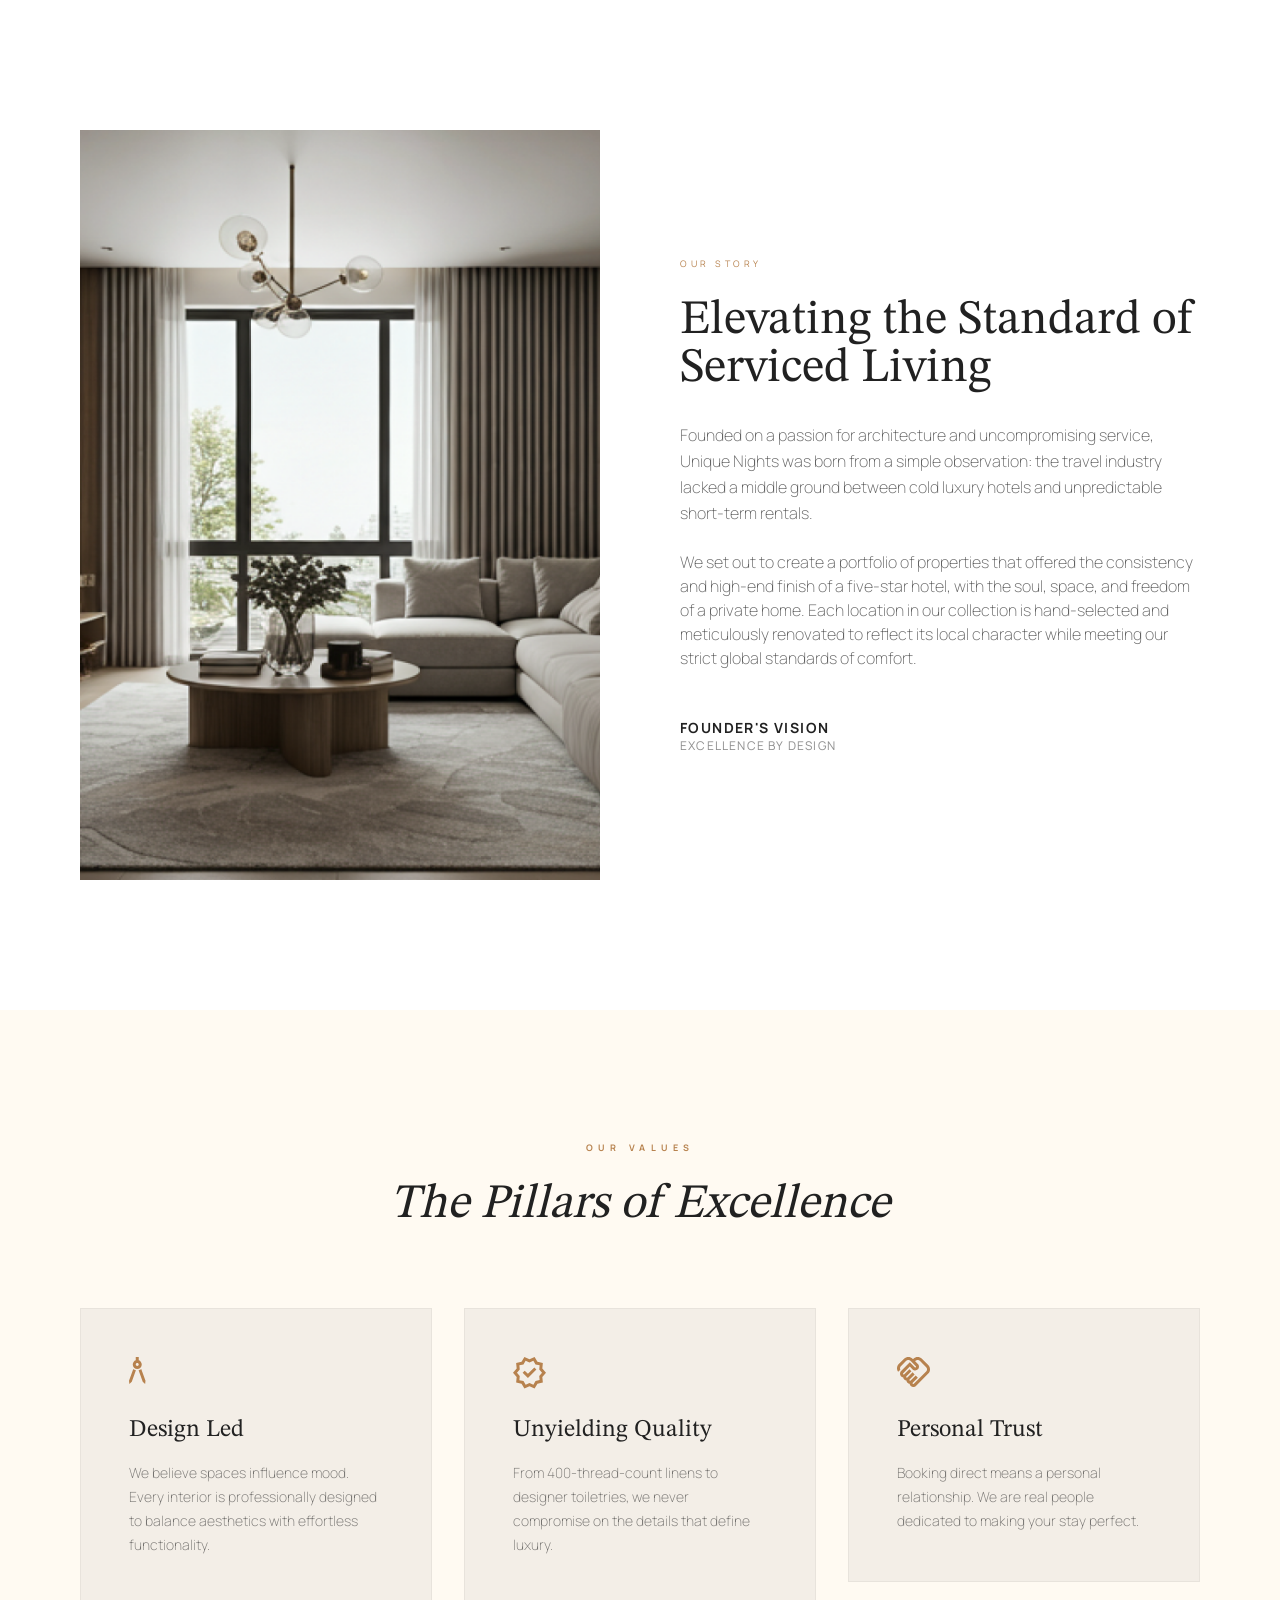
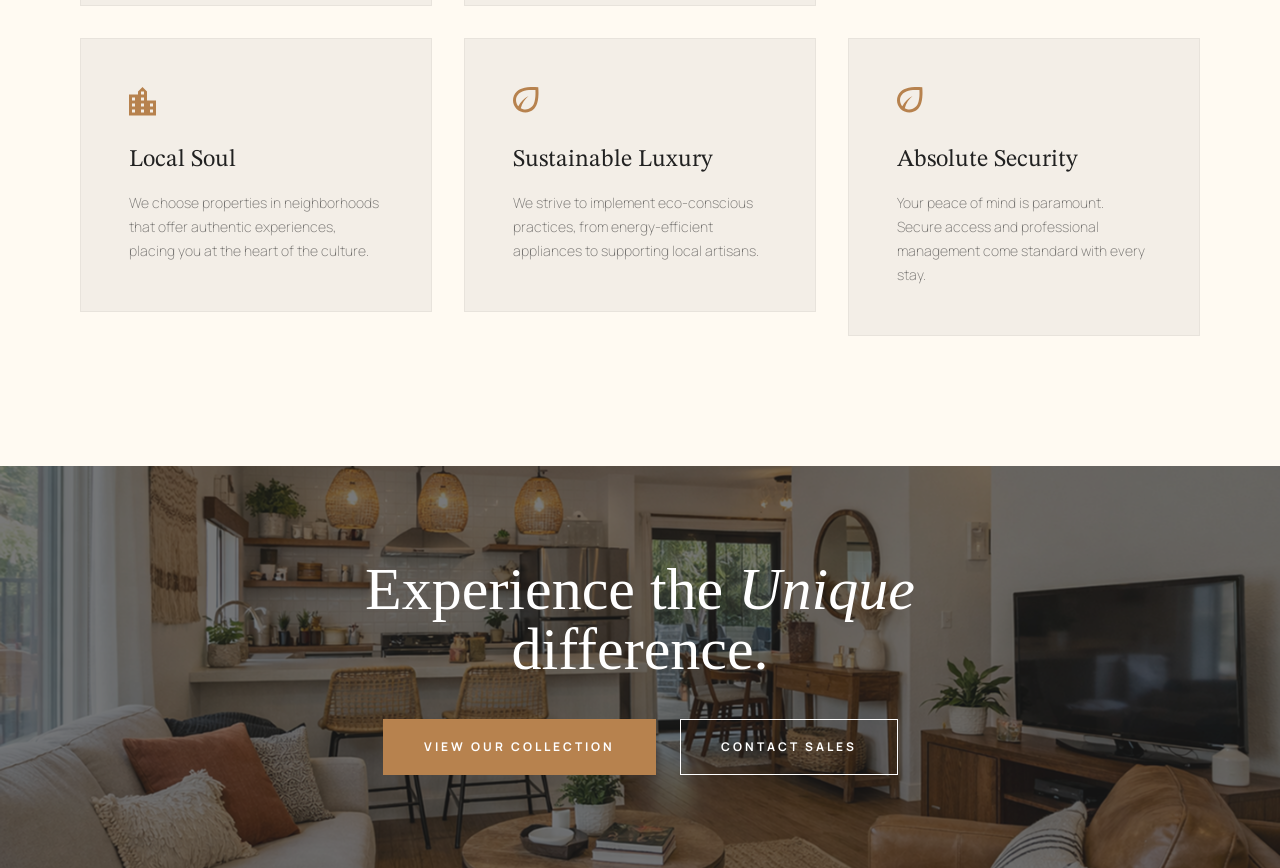
==== public/about.html @ 21559580 "about section design" ====
<!doctype html>
<html lang="en">

<head>
    <meta charset="utf-8" />
    <meta name="viewport" content="width=device-width, initial-scale=1, shrink-to-fit=no" />
    <meta name="description" content="" />
    <meta name="author" content="" />
    <title>About</title>
    <!-- Favicons -->
    <link rel="icon" href="assets/images/favicon.svg" sizes="32x32" type="image/png" />
    <!-- Bootstrap core CSS -->
    <link href="assets/css/main.css" rel="stylesheet" />
</head>

<body class="bg-FFFAF2">
    <!-- left-right-section -->
    <section class="left-right-section bg-white dpt-130 dpb-130">
        <div class="container">
            <div class="row row40 align-items-center">
                <div class="col-lg-6">
                    <div class="left-side-img">
                        <img src="./assets/images/hero-img.png" alt="" class="w-100 h-100 object-cover">
                    </div>
                </div>
                <div class="col-lg-6">
                    <div class="manrope-reg font9 leading16 space3_5 text-B7824E text-uppercase mb-4">Our Story
                    </div>
                    <div class="stix-wox-reg font48 leading48 text-212121 dmb-30">Elevating the Standard of Serviced
                        Living</div>
                    <div class="manrope-light font16 leading26 text-212121 opacity70 mb-4">
                        Founded on a passion for architecture and uncompromising service, Unique
                        Nights was born from a simple observation: the travel industry lacked a
                        middle ground between cold luxury hotels and unpredictable short-term
                        rentals.
                    </div>
                    <div class="manrope-light font16 lea¬øding26 text-212121 opacity70">
                        We set out to create a portfolio of properties that offered the consistency and
                        high-end finish of a five-star hotel, with the soul, space, and freedom of a
                        private home. Each location in our collection is hand-selected and
                        meticulously renovated to reflect its local character while meeting our strict
                        global standards of comfort.
                    </div>
                    <div class="mt-5">
                        <div class="manrope-bold font14 leading20 space1_4 text-uppercase text-212121">
                            Founder's Vision
                        </div>
                        <div class="manrope-reg font12 leading16 space1_2 text-uppercase text-212121 opacity-50">
                            Excellence by Design</div>
                    </div>
                </div>
            </div>
        </div>
    </section>

    <!-- value-card-section -->
    <section class="value-card-section bg-FFFAF2 dpt-130 dpb-130">
        <div class="container">
            <div class="d-flex flex-column align-items-center justify-content-between mx-auto text-center dmb-80">
                <div class="manrope-bold font9 leading16 space5_5 text-B7824E text-uppercase mb-4">Our Values</div>
                <div class="stix-wox-reg fst-italic font48 leading48 text-212121">The Pillars of Excellence</div>
            </div>
            <div class="row row16 value-card-wrapper">
                <div class="col-lg-4 value-cards">
                    <div class="value-card bg-212121-05 border border-212121-05 p-5">
                        <div class="card-icon dmb-30">
                            <img src="./assets/images/icon/value-icon-1.svg" alt="">
                        </div>
                        <div class="stix-wox-reg font24 leading32 text-212121 dmb-15">Design Led</div>
                        <div class="manrope-light font14 leading24 text-212121 opacity60">
                            We believe spaces influence mood. Every
                            interior is professionally designed to balance
                            aesthetics with effortless functionality.</div>
                    </div>
                </div>
                <div class="col-lg-4 value-cards">
                    <div class="value-card bg-212121-05 border border-212121-05 p-5">
                        <div class="card-icon dmb-30">
                            <img src="./assets/images/icon/value-icon-2.svg" alt="">
                        </div>
                        <div class="stix-wox-reg font24 leading32 text-212121 dmb-15">Unyielding Quality</div>
                        <div class="manrope-light font14 leading24 text-212121 opacity60">
                            From 400-thread-count linens to designer
                            toiletries, we never compromise on the details
                            that define luxury.</div>
                    </div>
                </div>
                <div class="col-lg-4 value-cards">
                    <div class="value-card bg-212121-05 border border-212121-05 p-5">
                        <div class="card-icon dmb-30">
                            <img src="./assets/images/icon/value-icon-3.svg" alt="">
                        </div>
                        <div class="stix-wox-reg font24 leading32 text-212121 dmb-15">Personal Trust</div>
                        <div class="manrope-light font14 leading24 text-212121 opacity60">
                            Booking direct means a personal relationship.
                            We are real people dedicated to making your
                            stay perfect.</div>
                    </div>
                </div>
                <div class="col-lg-4 value-cards">
                    <div class="value-card bg-212121-05 border border-212121-05 p-5">
                        <div class="card-icon dmb-30">
                            <img src="./assets/images/icon/value-icon-4.svg" alt="">
                        </div>
                        <div class="stix-wox-reg font24 leading32 text-212121 dmb-15">Local Soul</div>
                        <div class="manrope-light font14 leading24 text-212121 opacity60">
                            We choose properties in neighborhoods that
                            offer authentic experiences, placing you at the
                            heart of the culture.</div>
                    </div>
                </div>
                <div class="col-lg-4 value-cards">
                    <div class="value-card bg-212121-05 border border-212121-05 p-5">
                        <div class="card-icon dmb-30">
                            <img src="./assets/images/icon/value-icon-5.svg" alt="">
                        </div>
                        <div class="stix-wox-reg font24 leading32 text-212121 dmb-15">Sustainable Luxury</div>
                        <div class="manrope-light font14 leading24 text-212121 opacity60">
                            We strive to implement eco-conscious
                            practices, from energy-efficient appliances to
                            supporting local artisans.</div>
                    </div>
                </div>
                <div class="col-lg-4 value-cards">
                    <div class="value-card bg-212121-05 border border-212121-05 p-5">
                        <div class="card-icon dmb-30">
                            <img src="./assets/images/icon/value-icon-5.svg" alt="">
                        </div>
                        <div class="stix-wox-reg font24 leading32 text-212121 dmb-15">Absolute Security</div>
                        <div class="manrope-light font14 leading24 text-212121 opacity60">
                            Your peace of mind is paramount. Secure
                            access and professional management come
                            standard with every stay.</div>
                    </div>
                </div>
            </div>
        </div>
    </section>

    <!-- banner-btns-section -->
    <section class="banner-btns-section position-relative">
        <div class="banner-img position-relative">
            <img src="./assets/images/banner-image.png" alt="" class="w-100 h-100 object-fit-cover">
            <div class="position-absolute top-0 start-0 w-100 h-100 bg-212121 opacity60"></div>
        </div>
        <div class="container">
            <div
                class="d-flex flex-column align-items-center justify-content-center position-absolute top-left-center text-center">
                <div class="play-reg font60 leading60 text-white dmb-40">Experience the <span class="fst-italic"> Unique
                    </span> difference.</div>
                <div class="d-flex align-items-center gap-4">
                    <a class="btnA bg-B7824E-btn manrope-bold font12 leading16 space3 text-uppercase d-inline-flex justify-content-center align-items-center text-decoration-none transition"
                        href="#">
                        View Our Collection
                    </a>
                    <a class="btnA border-white-btn bg-transparent manrope-bold font12 leading16 space3 text-uppercase d-inline-flex justify-content-center align-items-center text-decoration-none transition"
                        href="#">
                        Contact Sales
                    </a>
                </div>
            </div>
        </div>
    </section>

    <script src="https://code.jquery.com/jquery-3.6.0.min.js"
        integrity="sha256-/xUj+3OJU5yExlq6GSYGSHk7tPXikynS7ogEvDej/m4=" crossorigin="anonymous"></script>
    <script src="assets/js/main.js"></script>
</body>

</html>
---- public/assets/css/main.css ----
@charset "UTF-8";
/*******************************************************************************
******************************* COLOUR VARIABLES *******************************
*******************************************************************************/
/*******************************************************************************
******************************* FONTS VARIABLES *******************************
*******************************************************************************/
/*******************************************************************************
******************************* LINE HEIGHT *******************************
*******************************************************************************/
/*******************************************************************************
******************************* LETTER SPACING *******************************
*******************************************************************************/
/*******************************************************************************
******************************* OPACITY *******************************
*******************************************************************************/
/*******************************************************************************
******************************* BORDER RADIUS *******************************
*******************************************************************************/
/*******************************************************************************
******************************* ANIMATION VARIABLES ****************************
*******************************************************************************/
/*!
 * Bootstrap  v5.3.1 (https://getbootstrap.com/)
 * Copyright 2011-2023 The Bootstrap Authors
 * Licensed under MIT (https://github.com/twbs/bootstrap/blob/main/LICENSE)
 */
@import '../../node_modules/select2/dist/css/select2.min.css';
@import '../../node_modules/animate.css/animate.min.css';
@import "@fancyapps/ui/dist/fancybox.css";
:root,
[data-bs-theme=light] {
  --bs-blue: #0d6efd;
  --bs-indigo: #6610f2;
  --bs-purple: #6f42c1;
  --bs-pink: #d63384;
  --bs-red: #dc3545;
  --bs-orange: #fd7e14;
  --bs-yellow: #ffc107;
  --bs-green: #198754;
  --bs-teal: #20c997;
  --bs-cyan: #0dcaf0;
  --bs-black: #000;
  --bs-white: #fff;
  --bs-gray: #6c757d;
  --bs-gray-dark: #343a40;
  --bs-gray-100: #f8f9fa;
  --bs-gray-200: #e9ecef;
  --bs-gray-300: #dee2e6;
  --bs-gray-400: #ced4da;
  --bs-gray-500: #adb5bd;
  --bs-gray-600: #6c757d;
  --bs-gray-700: #495057;
  --bs-gray-800: #343a40;
  --bs-gray-900: #212529;
  --bs-primary: #0d6efd;
  --bs-secondary: #6c757d;
  --bs-success: #198754;
  --bs-info: #0dcaf0;
  --bs-warning: #ffc107;
  --bs-danger: #dc3545;
  --bs-light: #f8f9fa;
  --bs-dark: #212529;
  --bs-primary-rgb: 13, 110, 253;
  --bs-secondary-rgb: 108, 117, 125;
  --bs-success-rgb: 25, 135, 84;
  --bs-info-rgb: 13, 202, 240;
  --bs-warning-rgb: 255, 193, 7;
  --bs-danger-rgb: 220, 53, 69;
  --bs-light-rgb: 248, 249, 250;
  --bs-dark-rgb: 33, 37, 41;
  --bs-primary-text-emphasis: #052c65;
  --bs-secondary-text-emphasis: #2b2f32;
  --bs-success-text-emphasis: #0a3622;
  --bs-info-text-emphasis: #055160;
  --bs-warning-text-emphasis: #664d03;
  --bs-danger-text-emphasis: #58151c;
  --bs-light-text-emphasis: #495057;
  --bs-dark-text-emphasis: #495057;
  --bs-primary-bg-subtle: #cfe2ff;
  --bs-secondary-bg-subtle: #e2e3e5;
  --bs-success-bg-subtle: #d1e7dd;
  --bs-info-bg-subtle: #cff4fc;
  --bs-warning-bg-subtle: #fff3cd;
  --bs-danger-bg-subtle: #f8d7da;
  --bs-light-bg-subtle: #fcfcfd;
  --bs-dark-bg-subtle: #ced4da;
  --bs-primary-border-subtle: #9ec5fe;
  --bs-secondary-border-subtle: #c4c8cb;
  --bs-success-border-subtle: #a3cfbb;
  --bs-info-border-subtle: #9eeaf9;
  --bs-warning-border-subtle: #ffe69c;
  --bs-danger-border-subtle: #f1aeb5;
  --bs-light-border-subtle: #e9ecef;
  --bs-dark-border-subtle: #adb5bd;
  --bs-white-rgb: 255, 255, 255;
  --bs-black-rgb: 0, 0, 0;
  --bs-font-sans-serif: system-ui, -apple-system, "Segoe UI", Roboto, "Helvetica Neue", "Noto Sans", "Liberation Sans", Arial, sans-serif, "Apple Color Emoji", "Segoe UI Emoji", "Segoe UI Symbol", "Noto Color Emoji";
  --bs-font-monospace: SFMono-Regular, Menlo, Monaco, Consolas, "Liberation Mono", "Courier New", monospace;
  --bs-gradient: linear-gradient(180deg, rgba(255, 255, 255, 0.15), rgba(255, 255, 255, 0));
  --bs-body-font-family: var(--bs-font-sans-serif);
  --bs-body-font-size: 1rem;
  --bs-body-font-weight: 400;
  --bs-body-line-height: 1.5;
  --bs-body-color: #212529;
  --bs-body-color-rgb: 33, 37, 41;
  --bs-body-bg: #fff;
  --bs-body-bg-rgb: 255, 255, 255;
  --bs-emphasis-color: #000;
  --bs-emphasis-color-rgb: 0, 0, 0;
  --bs-secondary-color: rgba(33, 37, 41, 0.75);
  --bs-secondary-color-rgb: 33, 37, 41;
  --bs-secondary-bg: #e9ecef;
  --bs-secondary-bg-rgb: 233, 236, 239;
  --bs-tertiary-color: rgba(33, 37, 41, 0.5);
  --bs-tertiary-color-rgb: 33, 37, 41;
  --bs-tertiary-bg: #f8f9fa;
  --bs-tertiary-bg-rgb: 248, 249, 250;
  --bs-heading-color: inherit;
  --bs-link-color: #0d6efd;
  --bs-link-color-rgb: 13, 110, 253;
  --bs-link-decoration: underline;
  --bs-link-hover-color: #0a58ca;
  --bs-link-hover-color-rgb: 10, 88, 202;
  --bs-code-color: #d63384;
  --bs-highlight-bg: #fff3cd;
  --bs-border-width: 1px;
  --bs-border-style: solid;
  --bs-border-color: #dee2e6;
  --bs-border-color-translucent: rgba(0, 0, 0, 0.175);
  --bs-border-radius: 0.375rem;
  --bs-border-radius-sm: 0.25rem;
  --bs-border-radius-lg: 0.5rem;
  --bs-border-radius-xl: 1rem;
  --bs-border-radius-xxl: 2rem;
  --bs-border-radius-2xl: var(--bs-border-radius-xxl);
  --bs-border-radius-pill: 50rem;
  --bs-box-shadow: 0 0.5rem 1rem rgba(0, 0, 0, 0.15);
  --bs-box-shadow-sm: 0 0.125rem 0.25rem rgba(0, 0, 0, 0.075);
  --bs-box-shadow-lg: 0 1rem 3rem rgba(0, 0, 0, 0.175);
  --bs-box-shadow-inset: inset 0 1px 2px rgba(0, 0, 0, 0.075);
  --bs-focus-ring-width: 0.25rem;
  --bs-focus-ring-opacity: 0.25;
  --bs-focus-ring-color: rgba(13, 110, 253, 0.25);
  --bs-form-valid-color: #198754;
  --bs-form-valid-border-color: #198754;
  --bs-form-invalid-color: #dc3545;
  --bs-form-invalid-border-color: #dc3545;
}

[data-bs-theme=dark] {
  color-scheme: dark;
  --bs-body-color: #dee2e6;
  --bs-body-color-rgb: 222, 226, 230;
  --bs-body-bg: #212529;
  --bs-body-bg-rgb: 33, 37, 41;
  --bs-emphasis-color: #fff;
  --bs-emphasis-color-rgb: 255, 255, 255;
  --bs-secondary-color: rgba(222, 226, 230, 0.75);
  --bs-secondary-color-rgb: 222, 226, 230;
  --bs-secondary-bg: #343a40;
  --bs-secondary-bg-rgb: 52, 58, 64;
  --bs-tertiary-color: rgba(222, 226, 230, 0.5);
  --bs-tertiary-color-rgb: 222, 226, 230;
  --bs-tertiary-bg: #2b3035;
  --bs-tertiary-bg-rgb: 43, 48, 53;
  --bs-primary-text-emphasis: #6ea8fe;
  --bs-secondary-text-emphasis: #a7acb1;
  --bs-success-text-emphasis: #75b798;
  --bs-info-text-emphasis: #6edff6;
  --bs-warning-text-emphasis: #ffda6a;
  --bs-danger-text-emphasis: #ea868f;
  --bs-light-text-emphasis: #f8f9fa;
  --bs-dark-text-emphasis: #dee2e6;
  --bs-primary-bg-subtle: #031633;
  --bs-secondary-bg-subtle: #161719;
  --bs-success-bg-subtle: #051b11;
  --bs-info-bg-subtle: #032830;
  --bs-warning-bg-subtle: #332701;
  --bs-danger-bg-subtle: #2c0b0e;
  --bs-light-bg-subtle: #343a40;
  --bs-dark-bg-subtle: #1a1d20;
  --bs-primary-border-subtle: #084298;
  --bs-secondary-border-subtle: #41464b;
  --bs-success-border-subtle: #0f5132;
  --bs-info-border-subtle: #087990;
  --bs-warning-border-subtle: #997404;
  --bs-danger-border-subtle: #842029;
  --bs-light-border-subtle: #495057;
  --bs-dark-border-subtle: #343a40;
  --bs-heading-color: inherit;
  --bs-link-color: #6ea8fe;
  --bs-link-hover-color: #8bb9fe;
  --bs-link-color-rgb: 110, 168, 254;
  --bs-link-hover-color-rgb: 139, 185, 254;
  --bs-code-color: #e685b5;
  --bs-border-color: #495057;
  --bs-border-color-translucent: rgba(255, 255, 255, 0.15);
  --bs-form-valid-color: #75b798;
  --bs-form-valid-border-color: #75b798;
  --bs-form-invalid-color: #ea868f;
  --bs-form-invalid-border-color: #ea868f;
}

*,
*::before,
*::after {
  box-sizing: border-box;
}

@media (prefers-reduced-motion: no-preference) {
  :root {
    scroll-behavior: smooth;
  }
}

body {
  margin: 0;
  font-family: var(--bs-body-font-family);
  font-size: var(--bs-body-font-size);
  font-weight: var(--bs-body-font-weight);
  line-height: var(--bs-body-line-height);
  color: var(--bs-body-color);
  text-align: var(--bs-body-text-align);
  background-color: var(--bs-body-bg);
  -webkit-text-size-adjust: 100%;
  -webkit-tap-highlight-color: rgba(0, 0, 0, 0);
}

hr {
  margin: 1rem 0;
  color: inherit;
  border: 0;
  border-top: var(--bs-border-width) solid;
  opacity: 0.25;
}

h6, .h6, h5, .h5, h4, .h4, h3, .h3, h2, .h2, h1, .h1 {
  margin-top: 0;
  margin-bottom: 0.5rem;
  font-weight: 500;
  line-height: 1.2;
  color: var(--bs-heading-color);
}

h1, .h1 {
  font-size: calc(1.375rem + 1.5vw);
}
@media (min-width: 1200px) {
  h1, .h1 {
    font-size: 2.5rem;
  }
}

h2, .h2 {
  font-size: calc(1.325rem + 0.9vw);
}
@media (min-width: 1200px) {
  h2, .h2 {
    font-size: 2rem;
  }
}

h3, .h3 {
  font-size: calc(1.3rem + 0.6vw);
}
@media (min-width: 1200px) {
  h3, .h3 {
    font-size: 1.75rem;
  }
}

h4, .h4 {
  font-size: calc(1.275rem + 0.3vw);
}
@media (min-width: 1200px) {
  h4, .h4 {
    font-size: 1.5rem;
  }
}

h5, .h5 {
  font-size: 1.25rem;
}

h6, .h6 {
  font-size: 1rem;
}

p {
  margin-top: 0;
  margin-bottom: 1rem;
}

abbr[title] {
  text-decoration: underline dotted;
  cursor: help;
  text-decoration-skip-ink: none;
}

address {
  margin-bottom: 1rem;
  font-style: normal;
  line-height: inherit;
}

ol,
ul {
  padding-left: 2rem;
}

ol,
ul,
dl {
  margin-top: 0;
  margin-bottom: 1rem;
}

ol ol,
ul ul,
ol ul,
ul ol {
  margin-bottom: 0;
}

dt {
  font-weight: 700;
}

dd {
  margin-bottom: 0.5rem;
  margin-left: 0;
}

blockquote {
  margin: 0 0 1rem;
}

b,
strong {
  font-weight: bolder;
}

small, .small {
  font-size: 0.875em;
}

mark, .mark {
  padding: 0.1875em;
  background-color: var(--bs-highlight-bg);
}

sub,
sup {
  position: relative;
  font-size: 0.75em;
  line-height: 0;
  vertical-align: baseline;
}

sub {
  bottom: -0.25em;
}

sup {
  top: -0.5em;
}

a {
  color: rgba(var(--bs-link-color-rgb), var(--bs-link-opacity, 1));
  text-decoration: underline;
}
a:hover {
  --bs-link-color-rgb: var(--bs-link-hover-color-rgb);
}

a:not([href]):not([class]), a:not([href]):not([class]):hover {
  color: inherit;
  text-decoration: none;
}

pre,
code,
kbd,
samp {
  font-family: var(--bs-font-monospace);
  font-size: 1em;
}

pre {
  display: block;
  margin-top: 0;
  margin-bottom: 1rem;
  overflow: auto;
  font-size: 0.875em;
}
pre code {
  font-size: inherit;
  color: inherit;
  word-break: normal;
}

code {
  font-size: 0.875em;
  color: var(--bs-code-color);
  word-wrap: break-word;
}
a > code {
  color: inherit;
}

kbd {
  padding: 0.1875rem 0.375rem;
  font-size: 0.875em;
  color: var(--bs-body-bg);
  background-color: var(--bs-body-color);
  border-radius: 0.25rem;
}
kbd kbd {
  padding: 0;
  font-size: 1em;
}

figure {
  margin: 0 0 1rem;
}

img,
svg {
  vertical-align: middle;
}

table {
  caption-side: bottom;
  border-collapse: collapse;
}

caption {
  padding-top: 0.5rem;
  padding-bottom: 0.5rem;
  color: var(--bs-secondary-color);
  text-align: left;
}

th {
  text-align: inherit;
  text-align: -webkit-match-parent;
}

thead,
tbody,
tfoot,
tr,
td,
th {
  border-color: inherit;
  border-style: solid;
  border-width: 0;
}

label {
  display: inline-block;
}

button {
  border-radius: 0;
}

button:focus:not(:focus-visible) {
  outline: 0;
}

input,
button,
select,
optgroup,
textarea {
  margin: 0;
  font-family: inherit;
  font-size: inherit;
  line-height: inherit;
}

button,
select {
  text-transform: none;
}

[role=button] {
  cursor: pointer;
}

select {
  word-wrap: normal;
}
select:disabled {
  opacity: 1;
}

[list]:not([type=date]):not([type=datetime-local]):not([type=month]):not([type=week]):not([type=time])::-webkit-calendar-picker-indicator {
  display: none !important;
}

button,
[type=button],
[type=reset],
[type=submit] {
  -webkit-appearance: button;
}
button:not(:disabled),
[type=button]:not(:disabled),
[type=reset]:not(:disabled),
[type=submit]:not(:disabled) {
  cursor: pointer;
}

::-moz-focus-inner {
  padding: 0;
  border-style: none;
}

textarea {
  resize: vertical;
}

fieldset {
  min-width: 0;
  padding: 0;
  margin: 0;
  border: 0;
}

legend {
  float: left;
  width: 100%;
  padding: 0;
  margin-bottom: 0.5rem;
  font-size: calc(1.275rem + 0.3vw);
  line-height: inherit;
}
@media (min-width: 1200px) {
  legend {
    font-size: 1.5rem;
  }
}
legend + * {
  clear: left;
}

::-webkit-datetime-edit-fields-wrapper,
::-webkit-datetime-edit-text,
::-webkit-datetime-edit-minute,
::-webkit-datetime-edit-hour-field,
::-webkit-datetime-edit-day-field,
::-webkit-datetime-edit-month-field,
::-webkit-datetime-edit-year-field {
  padding: 0;
}

::-webkit-inner-spin-button {
  height: auto;
}

[type=search] {
  -webkit-appearance: textfield;
  outline-offset: -2px;
}

/* rtl:raw:
[type="tel"],
[type="url"],
[type="email"],
[type="number"] {
  direction: ltr;
}
*/
::-webkit-search-decoration {
  -webkit-appearance: none;
}

::-webkit-color-swatch-wrapper {
  padding: 0;
}

::file-selector-button {
  font: inherit;
  -webkit-appearance: button;
}

output {
  display: inline-block;
}

iframe {
  border: 0;
}

summary {
  display: list-item;
  cursor: pointer;
}

progress {
  vertical-align: baseline;
}

[hidden] {
  display: none !important;
}

.lead {
  font-size: 1.25rem;
  font-weight: 300;
}

.display-1 {
  font-size: calc(1.625rem + 4.5vw);
  font-weight: 300;
  line-height: 1.2;
}
@media (min-width: 1200px) {
  .display-1 {
    font-size: 5rem;
  }
}

.display-2 {
  font-size: calc(1.575rem + 3.9vw);
  font-weight: 300;
  line-height: 1.2;
}
@media (min-width: 1200px) {
  .display-2 {
    font-size: 4.5rem;
  }
}

.display-3 {
  font-size: calc(1.525rem + 3.3vw);
  font-weight: 300;
  line-height: 1.2;
}
@media (min-width: 1200px) {
  .display-3 {
    font-size: 4rem;
  }
}

.display-4 {
  font-size: calc(1.475rem + 2.7vw);
  font-weight: 300;
  line-height: 1.2;
}
@media (min-width: 1200px) {
  .display-4 {
    font-size: 3.5rem;
  }
}

.display-5 {
  font-size: calc(1.425rem + 2.1vw);
  font-weight: 300;
  line-height: 1.2;
}
@media (min-width: 1200px) {
  .display-5 {
    font-size: 3rem;
  }
}

.display-6 {
  font-size: calc(1.375rem + 1.5vw);
  font-weight: 300;
  line-height: 1.2;
}
@media (min-width: 1200px) {
  .display-6 {
    font-size: 2.5rem;
  }
}

.list-unstyled {
  padding-left: 0;
  list-style: none;
}

.list-inline {
  padding-left: 0;
  list-style: none;
}

.list-inline-item {
  display: inline-block;
}
.list-inline-item:not(:last-child) {
  margin-right: 0.5rem;
}

.initialism {
  font-size: 0.875em;
  text-transform: uppercase;
}

.blockquote {
  margin-bottom: 1rem;
  font-size: 1.25rem;
}
.blockquote > :last-child {
  margin-bottom: 0;
}

.blockquote-footer {
  margin-top: -1rem;
  margin-bottom: 1rem;
  font-size: 0.875em;
  color: #6c757d;
}
.blockquote-footer::before {
  content: "— ";
}

.img-fluid {
  max-width: 100%;
  height: auto;
}

.img-thumbnail {
  padding: 0.25rem;
  background-color: var(--bs-body-bg);
  border: var(--bs-border-width) solid var(--bs-border-color);
  border-radius: var(--bs-border-radius);
  max-width: 100%;
  height: auto;
}

.figure {
  display: inline-block;
}

.figure-img {
  margin-bottom: 0.5rem;
  line-height: 1;
}

.figure-caption {
  font-size: 0.875em;
  color: var(--bs-secondary-color);
}

.container,
.container-fluid,
.container-xxl,
.container-xl,
.container-lg,
.container-md,
.container-sm {
  --bs-gutter-x: 1.5rem;
  --bs-gutter-y: 0;
  width: 100%;
  padding-right: calc(var(--bs-gutter-x) * 0.5);
  padding-left: calc(var(--bs-gutter-x) * 0.5);
  margin-right: auto;
  margin-left: auto;
}

@media (min-width: 576px) {
  .container-sm, .container {
    max-width: 540px;
  }
}
@media (min-width: 768px) {
  .container-md, .container-sm, .container {
    max-width: 720px;
  }
}
@media (min-width: 992px) {
  .container-lg, .container-md, .container-sm, .container {
    max-width: 960px;
  }
}
@media (min-width: 1200px) {
  .container-xl, .container-lg, .container-md, .container-sm, .container {
    max-width: 1140px;
  }
}
@media (min-width: 1400px) {
  .container-xxl, .container-xl, .container-lg, .container-md, .container-sm, .container {
    max-width: 1320px;
  }
}
:root {
  --bs-breakpoint-xs: 0;
  --bs-breakpoint-sm: 576px;
  --bs-breakpoint-md: 768px;
  --bs-breakpoint-lg: 992px;
  --bs-breakpoint-xl: 1200px;
  --bs-breakpoint-xxl: 1400px;
}

.row {
  --bs-gutter-x: 1.5rem;
  --bs-gutter-y: 0;
  display: flex;
  flex-wrap: wrap;
  margin-top: calc(-1 * var(--bs-gutter-y));
  margin-right: calc(-0.5 * var(--bs-gutter-x));
  margin-left: calc(-0.5 * var(--bs-gutter-x));
}
.row > * {
  flex-shrink: 0;
  width: 100%;
  max-width: 100%;
  padding-right: calc(var(--bs-gutter-x) * 0.5);
  padding-left: calc(var(--bs-gutter-x) * 0.5);
  margin-top: var(--bs-gutter-y);
}

.col {
  flex: 1 0 0%;
}

.row-cols-auto > * {
  flex: 0 0 auto;
  width: auto;
}

.row-cols-1 > * {
  flex: 0 0 auto;
  width: 100%;
}

.row-cols-2 > * {
  flex: 0 0 auto;
  width: 50%;
}

.row-cols-3 > * {
  flex: 0 0 auto;
  width: 33.3333333333%;
}

.row-cols-4 > * {
  flex: 0 0 auto;
  width: 25%;
}

.row-cols-5 > * {
  flex: 0 0 auto;
  width: 20%;
}

.row-cols-6 > * {
  flex: 0 0 auto;
  width: 16.6666666667%;
}

.col-auto {
  flex: 0 0 auto;
  width: auto;
}

.col-1 {
  flex: 0 0 auto;
  width: 8.33333333%;
}

.col-2 {
  flex: 0 0 auto;
  width: 16.66666667%;
}

.col-3 {
  flex: 0 0 auto;
  width: 25%;
}

.col-4 {
  flex: 0 0 auto;
  width: 33.33333333%;
}

.col-5 {
  flex: 0 0 auto;
  width: 41.66666667%;
}

.col-6 {
  flex: 0 0 auto;
  width: 50%;
}

.col-7 {
  flex: 0 0 auto;
  width: 58.33333333%;
}

.col-8 {
  flex: 0 0 auto;
  width: 66.66666667%;
}

.col-9 {
  flex: 0 0 auto;
  width: 75%;
}

.col-10 {
  flex: 0 0 auto;
  width: 83.33333333%;
}

.col-11 {
  flex: 0 0 auto;
  width: 91.66666667%;
}

.col-12 {
  flex: 0 0 auto;
  width: 100%;
}

.offset-1 {
  margin-left: 8.33333333%;
}

.offset-2 {
  margin-left: 16.66666667%;
}

.offset-3 {
  margin-left: 25%;
}

.offset-4 {
  margin-left: 33.33333333%;
}

.offset-5 {
  margin-left: 41.66666667%;
}

.offset-6 {
  margin-left: 50%;
}

.offset-7 {
  margin-left: 58.33333333%;
}

.offset-8 {
  margin-left: 66.66666667%;
}

.offset-9 {
  margin-left: 75%;
}

.offset-10 {
  margin-left: 83.33333333%;
}

.offset-11 {
  margin-left: 91.66666667%;
}

.g-0,
.gx-0 {
  --bs-gutter-x: 0;
}

.g-0,
.gy-0 {
  --bs-gutter-y: 0;
}

.g-1,
.gx-1 {
  --bs-gutter-x: 0.25rem;
}

.g-1,
.gy-1 {
  --bs-gutter-y: 0.25rem;
}

.g-2,
.gx-2 {
  --bs-gutter-x: 0.5rem;
}

.g-2,
.gy-2 {
  --bs-gutter-y: 0.5rem;
}

.g-3,
.gx-3 {
  --bs-gutter-x: 1rem;
}

.g-3,
.gy-3 {
  --bs-gutter-y: 1rem;
}

.g-4,
.gx-4 {
  --bs-gutter-x: 1.5rem;
}

.g-4,
.gy-4 {
  --bs-gutter-y: 1.5rem;
}

.g-5,
.gx-5 {
  --bs-gutter-x: 3rem;
}

.g-5,
.gy-5 {
  --bs-gutter-y: 3rem;
}

@media (min-width: 576px) {
  .col-sm {
    flex: 1 0 0%;
  }
  .row-cols-sm-auto > * {
    flex: 0 0 auto;
    width: auto;
  }
  .row-cols-sm-1 > * {
    flex: 0 0 auto;
    width: 100%;
  }
  .row-cols-sm-2 > * {
    flex: 0 0 auto;
    width: 50%;
  }
  .row-cols-sm-3 > * {
    flex: 0 0 auto;
    width: 33.3333333333%;
  }
  .row-cols-sm-4 > * {
    flex: 0 0 auto;
    width: 25%;
  }
  .row-cols-sm-5 > * {
    flex: 0 0 auto;
    width: 20%;
  }
  .row-cols-sm-6 > * {
    flex: 0 0 auto;
    width: 16.6666666667%;
  }
  .col-sm-auto {
    flex: 0 0 auto;
    width: auto;
  }
  .col-sm-1 {
    flex: 0 0 auto;
    width: 8.33333333%;
  }
  .col-sm-2 {
    flex: 0 0 auto;
    width: 16.66666667%;
  }
  .col-sm-3 {
    flex: 0 0 auto;
    width: 25%;
  }
  .col-sm-4 {
    flex: 0 0 auto;
    width: 33.33333333%;
  }
  .col-sm-5 {
    flex: 0 0 auto;
    width: 41.66666667%;
  }
  .col-sm-6 {
    flex: 0 0 auto;
    width: 50%;
  }
  .col-sm-7 {
    flex: 0 0 auto;
    width: 58.33333333%;
  }
  .col-sm-8 {
    flex: 0 0 auto;
    width: 66.66666667%;
  }
  .col-sm-9 {
    flex: 0 0 auto;
    width: 75%;
  }
  .col-sm-10 {
    flex: 0 0 auto;
    width: 83.33333333%;
  }
  .col-sm-11 {
    flex: 0 0 auto;
    width: 91.66666667%;
  }
  .col-sm-12 {
    flex: 0 0 auto;
    width: 100%;
  }
  .offset-sm-0 {
    margin-left: 0;
  }
  .offset-sm-1 {
    margin-left: 8.33333333%;
  }
  .offset-sm-2 {
    margin-left: 16.66666667%;
  }
  .offset-sm-3 {
    margin-left: 25%;
  }
  .offset-sm-4 {
    margin-left: 33.33333333%;
  }
  .offset-sm-5 {
    margin-left: 41.66666667%;
  }
  .offset-sm-6 {
    margin-left: 50%;
  }
  .offset-sm-7 {
    margin-left: 58.33333333%;
  }
  .offset-sm-8 {
    margin-left: 66.66666667%;
  }
  .offset-sm-9 {
    margin-left: 75%;
  }
  .offset-sm-10 {
    margin-left: 83.33333333%;
  }
  .offset-sm-11 {
    margin-left: 91.66666667%;
  }
  .g-sm-0,
  .gx-sm-0 {
    --bs-gutter-x: 0;
  }
  .g-sm-0,
  .gy-sm-0 {
    --bs-gutter-y: 0;
  }
  .g-sm-1,
  .gx-sm-1 {
    --bs-gutter-x: 0.25rem;
  }
  .g-sm-1,
  .gy-sm-1 {
    --bs-gutter-y: 0.25rem;
  }
  .g-sm-2,
  .gx-sm-2 {
    --bs-gutter-x: 0.5rem;
  }
  .g-sm-2,
  .gy-sm-2 {
    --bs-gutter-y: 0.5rem;
  }
  .g-sm-3,
  .gx-sm-3 {
    --bs-gutter-x: 1rem;
  }
  .g-sm-3,
  .gy-sm-3 {
    --bs-gutter-y: 1rem;
  }
  .g-sm-4,
  .gx-sm-4 {
    --bs-gutter-x: 1.5rem;
  }
  .g-sm-4,
  .gy-sm-4 {
    --bs-gutter-y: 1.5rem;
  }
  .g-sm-5,
  .gx-sm-5 {
    --bs-gutter-x: 3rem;
  }
  .g-sm-5,
  .gy-sm-5 {
    --bs-gutter-y: 3rem;
  }
}
@media (min-width: 768px) {
  .col-md {
    flex: 1 0 0%;
  }
  .row-cols-md-auto > * {
    flex: 0 0 auto;
    width: auto;
  }
  .row-cols-md-1 > * {
    flex: 0 0 auto;
    width: 100%;
  }
  .row-cols-md-2 > * {
    flex: 0 0 auto;
    width: 50%;
  }
  .row-cols-md-3 > * {
    flex: 0 0 auto;
    width: 33.3333333333%;
  }
  .row-cols-md-4 > * {
    flex: 0 0 auto;
    width: 25%;
  }
  .row-cols-md-5 > * {
    flex: 0 0 auto;
    width: 20%;
  }
  .row-cols-md-6 > * {
    flex: 0 0 auto;
    width: 16.6666666667%;
  }
  .col-md-auto {
    flex: 0 0 auto;
    width: auto;
  }
  .col-md-1 {
    flex: 0 0 auto;
    width: 8.33333333%;
  }
  .col-md-2 {
    flex: 0 0 auto;
    width: 16.66666667%;
  }
  .col-md-3 {
    flex: 0 0 auto;
    width: 25%;
  }
  .col-md-4 {
    flex: 0 0 auto;
    width: 33.33333333%;
  }
  .col-md-5 {
    flex: 0 0 auto;
    width: 41.66666667%;
  }
  .col-md-6 {
    flex: 0 0 auto;
    width: 50%;
  }
  .col-md-7 {
    flex: 0 0 auto;
    width: 58.33333333%;
  }
  .col-md-8 {
    flex: 0 0 auto;
    width: 66.66666667%;
  }
  .col-md-9 {
    flex: 0 0 auto;
    width: 75%;
  }
  .col-md-10 {
    flex: 0 0 auto;
    width: 83.33333333%;
  }
  .col-md-11 {
    flex: 0 0 auto;
    width: 91.66666667%;
  }
  .col-md-12 {
    flex: 0 0 auto;
    width: 100%;
  }
  .offset-md-0 {
    margin-left: 0;
  }
  .offset-md-1 {
    margin-left: 8.33333333%;
  }
  .offset-md-2 {
    margin-left: 16.66666667%;
  }
  .offset-md-3 {
    margin-left: 25%;
  }
  .offset-md-4 {
    margin-left: 33.33333333%;
  }
  .offset-md-5 {
    margin-left: 41.66666667%;
  }
  .offset-md-6 {
    margin-left: 50%;
  }
  .offset-md-7 {
    margin-left: 58.33333333%;
  }
  .offset-md-8 {
    margin-left: 66.66666667%;
  }
  .offset-md-9 {
    margin-left: 75%;
  }
  .offset-md-10 {
    margin-left: 83.33333333%;
  }
  .offset-md-11 {
    margin-left: 91.66666667%;
  }
  .g-md-0,
  .gx-md-0 {
    --bs-gutter-x: 0;
  }
  .g-md-0,
  .gy-md-0 {
    --bs-gutter-y: 0;
  }
  .g-md-1,
  .gx-md-1 {
    --bs-gutter-x: 0.25rem;
  }
  .g-md-1,
  .gy-md-1 {
    --bs-gutter-y: 0.25rem;
  }
  .g-md-2,
  .gx-md-2 {
    --bs-gutter-x: 0.5rem;
  }
  .g-md-2,
  .gy-md-2 {
    --bs-gutter-y: 0.5rem;
  }
  .g-md-3,
  .gx-md-3 {
    --bs-gutter-x: 1rem;
  }
  .g-md-3,
  .gy-md-3 {
    --bs-gutter-y: 1rem;
  }
  .g-md-4,
  .gx-md-4 {
    --bs-gutter-x: 1.5rem;
  }
  .g-md-4,
  .gy-md-4 {
    --bs-gutter-y: 1.5rem;
  }
  .g-md-5,
  .gx-md-5 {
    --bs-gutter-x: 3rem;
  }
  .g-md-5,
  .gy-md-5 {
    --bs-gutter-y: 3rem;
  }
}
@media (min-width: 992px) {
  .col-lg {
    flex: 1 0 0%;
  }
  .row-cols-lg-auto > * {
    flex: 0 0 auto;
    width: auto;
  }
  .row-cols-lg-1 > * {
    flex: 0 0 auto;
    width: 100%;
  }
  .row-cols-lg-2 > * {
    flex: 0 0 auto;
    width: 50%;
  }
  .row-cols-lg-3 > * {
    flex: 0 0 auto;
    width: 33.3333333333%;
  }
  .row-cols-lg-4 > * {
    flex: 0 0 auto;
    width: 25%;
  }
  .row-cols-lg-5 > * {
    flex: 0 0 auto;
    width: 20%;
  }
  .row-cols-lg-6 > * {
    flex: 0 0 auto;
    width: 16.6666666667%;
  }
  .col-lg-auto {
    flex: 0 0 auto;
    width: auto;
  }
  .col-lg-1 {
    flex: 0 0 auto;
    width: 8.33333333%;
  }
  .col-lg-2 {
    flex: 0 0 auto;
    width: 16.66666667%;
  }
  .col-lg-3 {
    flex: 0 0 auto;
    width: 25%;
  }
  .col-lg-4 {
    flex: 0 0 auto;
    width: 33.33333333%;
  }
  .col-lg-5 {
    flex: 0 0 auto;
    width: 41.66666667%;
  }
  .col-lg-6 {
    flex: 0 0 auto;
    width: 50%;
  }
  .col-lg-7 {
    flex: 0 0 auto;
    width: 58.33333333%;
  }
  .col-lg-8 {
    flex: 0 0 auto;
    width: 66.66666667%;
  }
  .col-lg-9 {
    flex: 0 0 auto;
    width: 75%;
  }
  .col-lg-10 {
    flex: 0 0 auto;
    width: 83.33333333%;
  }
  .col-lg-11 {
    flex: 0 0 auto;
    width: 91.66666667%;
  }
  .col-lg-12 {
    flex: 0 0 auto;
    width: 100%;
  }
  .offset-lg-0 {
    margin-left: 0;
  }
  .offset-lg-1 {
    margin-left: 8.33333333%;
  }
  .offset-lg-2 {
    margin-left: 16.66666667%;
  }
  .offset-lg-3 {
    margin-left: 25%;
  }
  .offset-lg-4 {
    margin-left: 33.33333333%;
  }
  .offset-lg-5 {
    margin-left: 41.66666667%;
  }
  .offset-lg-6 {
    margin-left: 50%;
  }
  .offset-lg-7 {
    margin-left: 58.33333333%;
  }
  .offset-lg-8 {
    margin-left: 66.66666667%;
  }
  .offset-lg-9 {
    margin-left: 75%;
  }
  .offset-lg-10 {
    margin-left: 83.33333333%;
  }
  .offset-lg-11 {
    margin-left: 91.66666667%;
  }
  .g-lg-0,
  .gx-lg-0 {
    --bs-gutter-x: 0;
  }
  .g-lg-0,
  .gy-lg-0 {
    --bs-gutter-y: 0;
  }
  .g-lg-1,
  .gx-lg-1 {
    --bs-gutter-x: 0.25rem;
  }
  .g-lg-1,
  .gy-lg-1 {
    --bs-gutter-y: 0.25rem;
  }
  .g-lg-2,
  .gx-lg-2 {
    --bs-gutter-x: 0.5rem;
  }
  .g-lg-2,
  .gy-lg-2 {
    --bs-gutter-y: 0.5rem;
  }
  .g-lg-3,
  .gx-lg-3 {
    --bs-gutter-x: 1rem;
  }
  .g-lg-3,
  .gy-lg-3 {
    --bs-gutter-y: 1rem;
  }
  .g-lg-4,
  .gx-lg-4 {
    --bs-gutter-x: 1.5rem;
  }
  .g-lg-4,
  .gy-lg-4 {
    --bs-gutter-y: 1.5rem;
  }
  .g-lg-5,
  .gx-lg-5 {
    --bs-gutter-x: 3rem;
  }
  .g-lg-5,
  .gy-lg-5 {
    --bs-gutter-y: 3rem;
  }
}
@media (min-width: 1200px) {
  .col-xl {
    flex: 1 0 0%;
  }
  .row-cols-xl-auto > * {
    flex: 0 0 auto;
    width: auto;
  }
  .row-cols-xl-1 > * {
    flex: 0 0 auto;
    width: 100%;
  }
  .row-cols-xl-2 > * {
    flex: 0 0 auto;
    width: 50%;
  }
  .row-cols-xl-3 > * {
    flex: 0 0 auto;
    width: 33.3333333333%;
  }
  .row-cols-xl-4 > * {
    flex: 0 0 auto;
    width: 25%;
  }
  .row-cols-xl-5 > * {
    flex: 0 0 auto;
    width: 20%;
  }
  .row-cols-xl-6 > * {
    flex: 0 0 auto;
    width: 16.6666666667%;
  }
  .col-xl-auto {
    flex: 0 0 auto;
    width: auto;
  }
  .col-xl-1 {
    flex: 0 0 auto;
    width: 8.33333333%;
  }
  .col-xl-2 {
    flex: 0 0 auto;
    width: 16.66666667%;
  }
  .col-xl-3 {
    flex: 0 0 auto;
    width: 25%;
  }
  .col-xl-4 {
    flex: 0 0 auto;
    width: 33.33333333%;
  }
  .col-xl-5 {
    flex: 0 0 auto;
    width: 41.66666667%;
  }
  .col-xl-6 {
    flex: 0 0 auto;
    width: 50%;
  }
  .col-xl-7 {
    flex: 0 0 auto;
    width: 58.33333333%;
  }
  .col-xl-8 {
    flex: 0 0 auto;
    width: 66.66666667%;
  }
  .col-xl-9 {
    flex: 0 0 auto;
    width: 75%;
  }
  .col-xl-10 {
    flex: 0 0 auto;
    width: 83.33333333%;
  }
  .col-xl-11 {
    flex: 0 0 auto;
    width: 91.66666667%;
  }
  .col-xl-12 {
    flex: 0 0 auto;
    width: 100%;
  }
  .offset-xl-0 {
    margin-left: 0;
  }
  .offset-xl-1 {
    margin-left: 8.33333333%;
  }
  .offset-xl-2 {
    margin-left: 16.66666667%;
  }
  .offset-xl-3 {
    margin-left: 25%;
  }
  .offset-xl-4 {
    margin-left: 33.33333333%;
  }
  .offset-xl-5 {
    margin-left: 41.66666667%;
  }
  .offset-xl-6 {
    margin-left: 50%;
  }
  .offset-xl-7 {
    margin-left: 58.33333333%;
  }
  .offset-xl-8 {
    margin-left: 66.66666667%;
  }
  .offset-xl-9 {
    margin-left: 75%;
  }
  .offset-xl-10 {
    margin-left: 83.33333333%;
  }
  .offset-xl-11 {
    margin-left: 91.66666667%;
  }
  .g-xl-0,
  .gx-xl-0 {
    --bs-gutter-x: 0;
  }
  .g-xl-0,
  .gy-xl-0 {
    --bs-gutter-y: 0;
  }
  .g-xl-1,
  .gx-xl-1 {
    --bs-gutter-x: 0.25rem;
  }
  .g-xl-1,
  .gy-xl-1 {
    --bs-gutter-y: 0.25rem;
  }
  .g-xl-2,
  .gx-xl-2 {
    --bs-gutter-x: 0.5rem;
  }
  .g-xl-2,
  .gy-xl-2 {
    --bs-gutter-y: 0.5rem;
  }
  .g-xl-3,
  .gx-xl-3 {
    --bs-gutter-x: 1rem;
  }
  .g-xl-3,
  .gy-xl-3 {
    --bs-gutter-y: 1rem;
  }
  .g-xl-4,
  .gx-xl-4 {
    --bs-gutter-x: 1.5rem;
  }
  .g-xl-4,
  .gy-xl-4 {
    --bs-gutter-y: 1.5rem;
  }
  .g-xl-5,
  .gx-xl-5 {
    --bs-gutter-x: 3rem;
  }
  .g-xl-5,
  .gy-xl-5 {
    --bs-gutter-y: 3rem;
  }
}
@media (min-width: 1400px) {
  .col-xxl {
    flex: 1 0 0%;
  }
  .row-cols-xxl-auto > * {
    flex: 0 0 auto;
    width: auto;
  }
  .row-cols-xxl-1 > * {
    flex: 0 0 auto;
    width: 100%;
  }
  .row-cols-xxl-2 > * {
    flex: 0 0 auto;
    width: 50%;
  }
  .row-cols-xxl-3 > * {
    flex: 0 0 auto;
    width: 33.3333333333%;
  }
  .row-cols-xxl-4 > * {
    flex: 0 0 auto;
    width: 25%;
  }
  .row-cols-xxl-5 > * {
    flex: 0 0 auto;
    width: 20%;
  }
  .row-cols-xxl-6 > * {
    flex: 0 0 auto;
    width: 16.6666666667%;
  }
  .col-xxl-auto {
    flex: 0 0 auto;
    width: auto;
  }
  .col-xxl-1 {
    flex: 0 0 auto;
    width: 8.33333333%;
  }
  .col-xxl-2 {
    flex: 0 0 auto;
    width: 16.66666667%;
  }
  .col-xxl-3 {
    flex: 0 0 auto;
    width: 25%;
  }
  .col-xxl-4 {
    flex: 0 0 auto;
    width: 33.33333333%;
  }
  .col-xxl-5 {
    flex: 0 0 auto;
    width: 41.66666667%;
  }
  .col-xxl-6 {
    flex: 0 0 auto;
    width: 50%;
  }
  .col-xxl-7 {
    flex: 0 0 auto;
    width: 58.33333333%;
  }
  .col-xxl-8 {
    flex: 0 0 auto;
    width: 66.66666667%;
  }
  .col-xxl-9 {
    flex: 0 0 auto;
    width: 75%;
  }
  .col-xxl-10 {
    flex: 0 0 auto;
    width: 83.33333333%;
  }
  .col-xxl-11 {
    flex: 0 0 auto;
    width: 91.66666667%;
  }
  .col-xxl-12 {
    flex: 0 0 auto;
    width: 100%;
  }
  .offset-xxl-0 {
    margin-left: 0;
  }
  .offset-xxl-1 {
    margin-left: 8.33333333%;
  }
  .offset-xxl-2 {
    margin-left: 16.66666667%;
  }
  .offset-xxl-3 {
    margin-left: 25%;
  }
  .offset-xxl-4 {
    margin-left: 33.33333333%;
  }
  .offset-xxl-5 {
    margin-left: 41.66666667%;
  }
  .offset-xxl-6 {
    margin-left: 50%;
  }
  .offset-xxl-7 {
    margin-left: 58.33333333%;
  }
  .offset-xxl-8 {
    margin-left: 66.66666667%;
  }
  .offset-xxl-9 {
    margin-left: 75%;
  }
  .offset-xxl-10 {
    margin-left: 83.33333333%;
  }
  .offset-xxl-11 {
    margin-left: 91.66666667%;
  }
  .g-xxl-0,
  .gx-xxl-0 {
    --bs-gutter-x: 0;
  }
  .g-xxl-0,
  .gy-xxl-0 {
    --bs-gutter-y: 0;
  }
  .g-xxl-1,
  .gx-xxl-1 {
    --bs-gutter-x: 0.25rem;
  }
  .g-xxl-1,
  .gy-xxl-1 {
    --bs-gutter-y: 0.25rem;
  }
  .g-xxl-2,
  .gx-xxl-2 {
    --bs-gutter-x: 0.5rem;
  }
  .g-xxl-2,
  .gy-xxl-2 {
    --bs-gutter-y: 0.5rem;
  }
  .g-xxl-3,
  .gx-xxl-3 {
    --bs-gutter-x: 1rem;
  }
  .g-xxl-3,
  .gy-xxl-3 {
    --bs-gutter-y: 1rem;
  }
  .g-xxl-4,
  .gx-xxl-4 {
    --bs-gutter-x: 1.5rem;
  }
  .g-xxl-4,
  .gy-xxl-4 {
    --bs-gutter-y: 1.5rem;
  }
  .g-xxl-5,
  .gx-xxl-5 {
    --bs-gutter-x: 3rem;
  }
  .g-xxl-5,
  .gy-xxl-5 {
    --bs-gutter-y: 3rem;
  }
}
.table {
  --bs-table-color-type: initial;
  --bs-table-bg-type: initial;
  --bs-table-color-state: initial;
  --bs-table-bg-state: initial;
  --bs-table-color: var(--bs-body-color);
  --bs-table-bg: var(--bs-body-bg);
  --bs-table-border-color: var(--bs-border-color);
  --bs-table-accent-bg: transparent;
  --bs-table-striped-color: var(--bs-body-color);
  --bs-table-striped-bg: rgba(0, 0, 0, 0.05);
  --bs-table-active-color: var(--bs-body-color);
  --bs-table-active-bg: rgba(0, 0, 0, 0.1);
  --bs-table-hover-color: var(--bs-body-color);
  --bs-table-hover-bg: rgba(0, 0, 0, 0.075);
  width: 100%;
  margin-bottom: 1rem;
  vertical-align: top;
  border-color: var(--bs-table-border-color);
}
.table > :not(caption) > * > * {
  padding: 0.5rem 0.5rem;
  color: var(--bs-table-color-state, var(--bs-table-color-type, var(--bs-table-color)));
  background-color: var(--bs-table-bg);
  border-bottom-width: var(--bs-border-width);
  box-shadow: inset 0 0 0 9999px var(--bs-table-bg-state, var(--bs-table-bg-type, var(--bs-table-accent-bg)));
}
.table > tbody {
  vertical-align: inherit;
}
.table > thead {
  vertical-align: bottom;
}

.table-group-divider {
  border-top: calc(var(--bs-border-width) * 2) solid currentcolor;
}

.caption-top {
  caption-side: top;
}

.table-sm > :not(caption) > * > * {
  padding: 0.25rem 0.25rem;
}

.table-bordered > :not(caption) > * {
  border-width: var(--bs-border-width) 0;
}
.table-bordered > :not(caption) > * > * {
  border-width: 0 var(--bs-border-width);
}

.table-borderless > :not(caption) > * > * {
  border-bottom-width: 0;
}
.table-borderless > :not(:first-child) {
  border-top-width: 0;
}

.table-striped > tbody > tr:nth-of-type(odd) > * {
  --bs-table-color-type: var(--bs-table-striped-color);
  --bs-table-bg-type: var(--bs-table-striped-bg);
}

.table-striped-columns > :not(caption) > tr > :nth-child(even) {
  --bs-table-color-type: var(--bs-table-striped-color);
  --bs-table-bg-type: var(--bs-table-striped-bg);
}

.table-active {
  --bs-table-color-state: var(--bs-table-active-color);
  --bs-table-bg-state: var(--bs-table-active-bg);
}

.table-hover > tbody > tr:hover > * {
  --bs-table-color-state: var(--bs-table-hover-color);
  --bs-table-bg-state: var(--bs-table-hover-bg);
}

.table-primary {
  --bs-table-color: #000;
  --bs-table-bg: #cfe2ff;
  --bs-table-border-color: #bacbe6;
  --bs-table-striped-bg: #c5d7f2;
  --bs-table-striped-color: #000;
  --bs-table-active-bg: #bacbe6;
  --bs-table-active-color: #000;
  --bs-table-hover-bg: #bfd1ec;
  --bs-table-hover-color: #000;
  color: var(--bs-table-color);
  border-color: var(--bs-table-border-color);
}

.table-secondary {
  --bs-table-color: #000;
  --bs-table-bg: #e2e3e5;
  --bs-table-border-color: #cbccce;
  --bs-table-striped-bg: #d7d8da;
  --bs-table-striped-color: #000;
  --bs-table-active-bg: #cbccce;
  --bs-table-active-color: #000;
  --bs-table-hover-bg: #d1d2d4;
  --bs-table-hover-color: #000;
  color: var(--bs-table-color);
  border-color: var(--bs-table-border-color);
}

.table-success {
  --bs-table-color: #000;
  --bs-table-bg: #d1e7dd;
  --bs-table-border-color: #bcd0c7;
  --bs-table-striped-bg: #c7dbd2;
  --bs-table-striped-color: #000;
  --bs-table-active-bg: #bcd0c7;
  --bs-table-active-color: #000;
  --bs-table-hover-bg: #c1d6cc;
  --bs-table-hover-color: #000;
  color: var(--bs-table-color);
  border-color: var(--bs-table-border-color);
}

.table-info {
  --bs-table-color: #000;
  --bs-table-bg: #cff4fc;
  --bs-table-border-color: #badce3;
  --bs-table-striped-bg: #c5e8ef;
  --bs-table-striped-color: #000;
  --bs-table-active-bg: #badce3;
  --bs-table-active-color: #000;
  --bs-table-hover-bg: #bfe2e9;
  --bs-table-hover-color: #000;
  color: var(--bs-table-color);
  border-color: var(--bs-table-border-color);
}

.table-warning {
  --bs-table-color: #000;
  --bs-table-bg: #fff3cd;
  --bs-table-border-color: #e6dbb9;
  --bs-table-striped-bg: #f2e7c3;
  --bs-table-striped-color: #000;
  --bs-table-active-bg: #e6dbb9;
  --bs-table-active-color: #000;
  --bs-table-hover-bg: #ece1be;
  --bs-table-hover-color: #000;
  color: var(--bs-table-color);
  border-color: var(--bs-table-border-color);
}

.table-danger {
  --bs-table-color: #000;
  --bs-table-bg: #f8d7da;
  --bs-table-border-color: #dfc2c4;
  --bs-table-striped-bg: #eccccf;
  --bs-table-striped-color: #000;
  --bs-table-active-bg: #dfc2c4;
  --bs-table-active-color: #000;
  --bs-table-hover-bg: #e5c7ca;
  --bs-table-hover-color: #000;
  color: var(--bs-table-color);
  border-color: var(--bs-table-border-color);
}

.table-light {
  --bs-table-color: #000;
  --bs-table-bg: #f8f9fa;
  --bs-table-border-color: #dfe0e1;
  --bs-table-striped-bg: #ecedee;
  --bs-table-striped-color: #000;
  --bs-table-active-bg: #dfe0e1;
  --bs-table-active-color: #000;
  --bs-table-hover-bg: #e5e6e7;
  --bs-table-hover-color: #000;
  color: var(--bs-table-color);
  border-color: var(--bs-table-border-color);
}

.table-dark {
  --bs-table-color: #fff;
  --bs-table-bg: #212529;
  --bs-table-border-color: #373b3e;
  --bs-table-striped-bg: #2c3034;
  --bs-table-striped-color: #fff;
  --bs-table-active-bg: #373b3e;
  --bs-table-active-color: #fff;
  --bs-table-hover-bg: #323539;
  --bs-table-hover-color: #fff;
  color: var(--bs-table-color);
  border-color: var(--bs-table-border-color);
}

.table-responsive {
  overflow-x: auto;
  -webkit-overflow-scrolling: touch;
}

@media (max-width: 575.98px) {
  .table-responsive-sm {
    overflow-x: auto;
    -webkit-overflow-scrolling: touch;
  }
}
@media (max-width: 767.98px) {
  .table-responsive-md {
    overflow-x: auto;
    -webkit-overflow-scrolling: touch;
  }
}
@media (max-width: 991.98px) {
  .table-responsive-lg {
    overflow-x: auto;
    -webkit-overflow-scrolling: touch;
  }
}
@media (max-width: 1199.98px) {
  .table-responsive-xl {
    overflow-x: auto;
    -webkit-overflow-scrolling: touch;
  }
}
@media (max-width: 1399.98px) {
  .table-responsive-xxl {
    overflow-x: auto;
    -webkit-overflow-scrolling: touch;
  }
}
.form-label {
  margin-bottom: 0.5rem;
}

.col-form-label {
  padding-top: calc(0.375rem + var(--bs-border-width));
  padding-bottom: calc(0.375rem + var(--bs-border-width));
  margin-bottom: 0;
  font-size: inherit;
  line-height: 1.5;
}

.col-form-label-lg {
  padding-top: calc(0.5rem + var(--bs-border-width));
  padding-bottom: calc(0.5rem + var(--bs-border-width));
  font-size: 1.25rem;
}

.col-form-label-sm {
  padding-top: calc(0.25rem + var(--bs-border-width));
  padding-bottom: calc(0.25rem + var(--bs-border-width));
  font-size: 0.875rem;
}

.form-text {
  margin-top: 0.25rem;
  font-size: 0.875em;
  color: var(--bs-secondary-color);
}

.form-control {
  display: block;
  width: 100%;
  padding: 0.375rem 0.75rem;
  font-size: 1rem;
  font-weight: 400;
  line-height: 1.5;
  color: var(--bs-body-color);
  appearance: none;
  background-color: var(--bs-body-bg);
  background-clip: padding-box;
  border: var(--bs-border-width) solid var(--bs-border-color);
  border-radius: var(--bs-border-radius);
  transition: border-color 0.15s ease-in-out, box-shadow 0.15s ease-in-out;
}
@media (prefers-reduced-motion: reduce) {
  .form-control {
    transition: none;
  }
}
.form-control[type=file] {
  overflow: hidden;
}
.form-control[type=file]:not(:disabled):not([readonly]) {
  cursor: pointer;
}
.form-control:focus {
  color: var(--bs-body-color);
  background-color: var(--bs-body-bg);
  border-color: #86b7fe;
  outline: 0;
  box-shadow: 0 0 0 0.25rem rgba(13, 110, 253, 0.25);
}
.form-control::-webkit-date-and-time-value {
  min-width: 85px;
  height: 1.5em;
  margin: 0;
}
.form-control::-webkit-datetime-edit {
  display: block;
  padding: 0;
}
.form-control::placeholder {
  color: var(--bs-secondary-color);
  opacity: 1;
}
.form-control:disabled {
  background-color: var(--bs-secondary-bg);
  opacity: 1;
}
.form-control::file-selector-button {
  padding: 0.375rem 0.75rem;
  margin: -0.375rem -0.75rem;
  margin-inline-end: 0.75rem;
  color: var(--bs-body-color);
  background-color: var(--bs-tertiary-bg);
  pointer-events: none;
  border-color: inherit;
  border-style: solid;
  border-width: 0;
  border-inline-end-width: var(--bs-border-width);
  border-radius: 0;
  transition: color 0.15s ease-in-out, background-color 0.15s ease-in-out, border-color 0.15s ease-in-out, box-shadow 0.15s ease-in-out;
}
@media (prefers-reduced-motion: reduce) {
  .form-control::file-selector-button {
    transition: none;
  }
}
.form-control:hover:not(:disabled):not([readonly])::file-selector-button {
  background-color: var(--bs-secondary-bg);
}

.form-control-plaintext {
  display: block;
  width: 100%;
  padding: 0.375rem 0;
  margin-bottom: 0;
  line-height: 1.5;
  color: var(--bs-body-color);
  background-color: transparent;
  border: solid transparent;
  border-width: var(--bs-border-width) 0;
}
.form-control-plaintext:focus {
  outline: 0;
}
.form-control-plaintext.form-control-sm, .form-control-plaintext.form-control-lg {
  padding-right: 0;
  padding-left: 0;
}

.form-control-sm {
  min-height: calc(1.5em + 0.5rem + calc(var(--bs-border-width) * 2));
  padding: 0.25rem 0.5rem;
  font-size: 0.875rem;
  border-radius: var(--bs-border-radius-sm);
}
.form-control-sm::file-selector-button {
  padding: 0.25rem 0.5rem;
  margin: -0.25rem -0.5rem;
  margin-inline-end: 0.5rem;
}

.form-control-lg {
  min-height: calc(1.5em + 1rem + calc(var(--bs-border-width) * 2));
  padding: 0.5rem 1rem;
  font-size: 1.25rem;
  border-radius: var(--bs-border-radius-lg);
}
.form-control-lg::file-selector-button {
  padding: 0.5rem 1rem;
  margin: -0.5rem -1rem;
  margin-inline-end: 1rem;
}

textarea.form-control {
  min-height: calc(1.5em + 0.75rem + calc(var(--bs-border-width) * 2));
}
textarea.form-control-sm {
  min-height: calc(1.5em + 0.5rem + calc(var(--bs-border-width) * 2));
}
textarea.form-control-lg {
  min-height: calc(1.5em + 1rem + calc(var(--bs-border-width) * 2));
}

.form-control-color {
  width: 3rem;
  height: calc(1.5em + 0.75rem + calc(var(--bs-border-width) * 2));
  padding: 0.375rem;
}
.form-control-color:not(:disabled):not([readonly]) {
  cursor: pointer;
}
.form-control-color::-moz-color-swatch {
  border: 0 !important;
  border-radius: var(--bs-border-radius);
}
.form-control-color::-webkit-color-swatch {
  border: 0 !important;
  border-radius: var(--bs-border-radius);
}
.form-control-color.form-control-sm {
  height: calc(1.5em + 0.5rem + calc(var(--bs-border-width) * 2));
}
.form-control-color.form-control-lg {
  height: calc(1.5em + 1rem + calc(var(--bs-border-width) * 2));
}

.form-select {
  --bs-form-select-bg-img: url("data:image/svg+xml,%3csvg xmlns='http://www.w3.org/2000/svg' viewBox='0 0 16 16'%3e%3cpath fill='none' stroke='%23343a40' stroke-linecap='round' stroke-linejoin='round' stroke-width='2' d='m2 5 6 6 6-6'/%3e%3c/svg%3e");
  display: block;
  width: 100%;
  padding: 0.375rem 2.25rem 0.375rem 0.75rem;
  font-size: 1rem;
  font-weight: 400;
  line-height: 1.5;
  color: var(--bs-body-color);
  appearance: none;
  background-color: var(--bs-body-bg);
  background-image: var(--bs-form-select-bg-img), var(--bs-form-select-bg-icon, none);
  background-repeat: no-repeat;
  background-position: right 0.75rem center;
  background-size: 16px 12px;
  border: var(--bs-border-width) solid var(--bs-border-color);
  border-radius: var(--bs-border-radius);
  transition: border-color 0.15s ease-in-out, box-shadow 0.15s ease-in-out;
}
@media (prefers-reduced-motion: reduce) {
  .form-select {
    transition: none;
  }
}
.form-select:focus {
  border-color: #86b7fe;
  outline: 0;
  box-shadow: 0 0 0 0.25rem rgba(13, 110, 253, 0.25);
}
.form-select[multiple], .form-select[size]:not([size="1"]) {
  padding-right: 0.75rem;
  background-image: none;
}
.form-select:disabled {
  background-color: var(--bs-secondary-bg);
}
.form-select:-moz-focusring {
  color: transparent;
  text-shadow: 0 0 0 var(--bs-body-color);
}

.form-select-sm {
  padding-top: 0.25rem;
  padding-bottom: 0.25rem;
  padding-left: 0.5rem;
  font-size: 0.875rem;
  border-radius: var(--bs-border-radius-sm);
}

.form-select-lg {
  padding-top: 0.5rem;
  padding-bottom: 0.5rem;
  padding-left: 1rem;
  font-size: 1.25rem;
  border-radius: var(--bs-border-radius-lg);
}

[data-bs-theme=dark] .form-select {
  --bs-form-select-bg-img: url("data:image/svg+xml,%3csvg xmlns='http://www.w3.org/2000/svg' viewBox='0 0 16 16'%3e%3cpath fill='none' stroke='%23dee2e6' stroke-linecap='round' stroke-linejoin='round' stroke-width='2' d='m2 5 6 6 6-6'/%3e%3c/svg%3e");
}

.form-check {
  display: block;
  min-height: 1.5rem;
  padding-left: 1.5em;
  margin-bottom: 0.125rem;
}
.form-check .form-check-input {
  float: left;
  margin-left: -1.5em;
}

.form-check-reverse {
  padding-right: 1.5em;
  padding-left: 0;
  text-align: right;
}
.form-check-reverse .form-check-input {
  float: right;
  margin-right: -1.5em;
  margin-left: 0;
}

.form-check-input {
  --bs-form-check-bg: var(--bs-body-bg);
  width: 1em;
  height: 1em;
  margin-top: 0.25em;
  vertical-align: top;
  appearance: none;
  background-color: var(--bs-form-check-bg);
  background-image: var(--bs-form-check-bg-image);
  background-repeat: no-repeat;
  background-position: center;
  background-size: contain;
  border: var(--bs-border-width) solid var(--bs-border-color);
  print-color-adjust: exact;
}
.form-check-input[type=checkbox] {
  border-radius: 0.25em;
}
.form-check-input[type=radio] {
  border-radius: 50%;
}
.form-check-input:active {
  filter: brightness(90%);
}
.form-check-input:focus {
  border-color: #86b7fe;
  outline: 0;
  box-shadow: 0 0 0 0.25rem rgba(13, 110, 253, 0.25);
}
.form-check-input:checked {
  background-color: #0d6efd;
  border-color: #0d6efd;
}
.form-check-input:checked[type=checkbox] {
  --bs-form-check-bg-image: url("data:image/svg+xml,%3csvg xmlns='http://www.w3.org/2000/svg' viewBox='0 0 20 20'%3e%3cpath fill='none' stroke='%23fff' stroke-linecap='round' stroke-linejoin='round' stroke-width='3' d='m6 10 3 3 6-6'/%3e%3c/svg%3e");
}
.form-check-input:checked[type=radio] {
  --bs-form-check-bg-image: url("data:image/svg+xml,%3csvg xmlns='http://www.w3.org/2000/svg' viewBox='-4 -4 8 8'%3e%3ccircle r='2' fill='%23fff'/%3e%3c/svg%3e");
}
.form-check-input[type=checkbox]:indeterminate {
  background-color: #0d6efd;
  border-color: #0d6efd;
  --bs-form-check-bg-image: url("data:image/svg+xml,%3csvg xmlns='http://www.w3.org/2000/svg' viewBox='0 0 20 20'%3e%3cpath fill='none' stroke='%23fff' stroke-linecap='round' stroke-linejoin='round' stroke-width='3' d='M6 10h8'/%3e%3c/svg%3e");
}
.form-check-input:disabled {
  pointer-events: none;
  filter: none;
  opacity: 0.5;
}
.form-check-input[disabled] ~ .form-check-label, .form-check-input:disabled ~ .form-check-label {
  cursor: default;
  opacity: 0.5;
}

.form-switch {
  padding-left: 2.5em;
}
.form-switch .form-check-input {
  --bs-form-switch-bg: url("data:image/svg+xml,%3csvg xmlns='http://www.w3.org/2000/svg' viewBox='-4 -4 8 8'%3e%3ccircle r='3' fill='rgba%280, 0, 0, 0.25%29'/%3e%3c/svg%3e");
  width: 2em;
  margin-left: -2.5em;
  background-image: var(--bs-form-switch-bg);
  background-position: left center;
  border-radius: 2em;
  transition: background-position 0.15s ease-in-out;
}
@media (prefers-reduced-motion: reduce) {
  .form-switch .form-check-input {
    transition: none;
  }
}
.form-switch .form-check-input:focus {
  --bs-form-switch-bg: url("data:image/svg+xml,%3csvg xmlns='http://www.w3.org/2000/svg' viewBox='-4 -4 8 8'%3e%3ccircle r='3' fill='%2386b7fe'/%3e%3c/svg%3e");
}
.form-switch .form-check-input:checked {
  background-position: right center;
  --bs-form-switch-bg: url("data:image/svg+xml,%3csvg xmlns='http://www.w3.org/2000/svg' viewBox='-4 -4 8 8'%3e%3ccircle r='3' fill='%23fff'/%3e%3c/svg%3e");
}
.form-switch.form-check-reverse {
  padding-right: 2.5em;
  padding-left: 0;
}
.form-switch.form-check-reverse .form-check-input {
  margin-right: -2.5em;
  margin-left: 0;
}

.form-check-inline {
  display: inline-block;
  margin-right: 1rem;
}

.btn-check {
  position: absolute;
  clip: rect(0, 0, 0, 0);
  pointer-events: none;
}
.btn-check[disabled] + .btn, .btn-check:disabled + .btn {
  pointer-events: none;
  filter: none;
  opacity: 0.65;
}

[data-bs-theme=dark] .form-switch .form-check-input:not(:checked):not(:focus) {
  --bs-form-switch-bg: url("data:image/svg+xml,%3csvg xmlns='http://www.w3.org/2000/svg' viewBox='-4 -4 8 8'%3e%3ccircle r='3' fill='rgba%28255, 255, 255, 0.25%29'/%3e%3c/svg%3e");
}

.form-range {
  width: 100%;
  height: 1.5rem;
  padding: 0;
  appearance: none;
  background-color: transparent;
}
.form-range:focus {
  outline: 0;
}
.form-range:focus::-webkit-slider-thumb {
  box-shadow: 0 0 0 1px #fff, 0 0 0 0.25rem rgba(13, 110, 253, 0.25);
}
.form-range:focus::-moz-range-thumb {
  box-shadow: 0 0 0 1px #fff, 0 0 0 0.25rem rgba(13, 110, 253, 0.25);
}
.form-range::-moz-focus-outer {
  border: 0;
}
.form-range::-webkit-slider-thumb {
  width: 1rem;
  height: 1rem;
  margin-top: -0.25rem;
  appearance: none;
  background-color: #0d6efd;
  border: 0;
  border-radius: 1rem;
  transition: background-color 0.15s ease-in-out, border-color 0.15s ease-in-out, box-shadow 0.15s ease-in-out;
}
@media (prefers-reduced-motion: reduce) {
  .form-range::-webkit-slider-thumb {
    transition: none;
  }
}
.form-range::-webkit-slider-thumb:active {
  background-color: #b6d4fe;
}
.form-range::-webkit-slider-runnable-track {
  width: 100%;
  height: 0.5rem;
  color: transparent;
  cursor: pointer;
  background-color: var(--bs-tertiary-bg);
  border-color: transparent;
  border-radius: 1rem;
}
.form-range::-moz-range-thumb {
  width: 1rem;
  height: 1rem;
  appearance: none;
  background-color: #0d6efd;
  border: 0;
  border-radius: 1rem;
  transition: background-color 0.15s ease-in-out, border-color 0.15s ease-in-out, box-shadow 0.15s ease-in-out;
}
@media (prefers-reduced-motion: reduce) {
  .form-range::-moz-range-thumb {
    transition: none;
  }
}
.form-range::-moz-range-thumb:active {
  background-color: #b6d4fe;
}
.form-range::-moz-range-track {
  width: 100%;
  height: 0.5rem;
  color: transparent;
  cursor: pointer;
  background-color: var(--bs-tertiary-bg);
  border-color: transparent;
  border-radius: 1rem;
}
.form-range:disabled {
  pointer-events: none;
}
.form-range:disabled::-webkit-slider-thumb {
  background-color: var(--bs-secondary-color);
}
.form-range:disabled::-moz-range-thumb {
  background-color: var(--bs-secondary-color);
}

.form-floating {
  position: relative;
}
.form-floating > .form-control,
.form-floating > .form-control-plaintext,
.form-floating > .form-select {
  height: calc(3.5rem + calc(var(--bs-border-width) * 2));
  min-height: calc(3.5rem + calc(var(--bs-border-width) * 2));
  line-height: 1.25;
}
.form-floating > label {
  position: absolute;
  top: 0;
  left: 0;
  z-index: 2;
  height: 100%;
  padding: 1rem 0.75rem;
  overflow: hidden;
  text-align: start;
  text-overflow: ellipsis;
  white-space: nowrap;
  pointer-events: none;
  border: var(--bs-border-width) solid transparent;
  transform-origin: 0 0;
  transition: opacity 0.1s ease-in-out, transform 0.1s ease-in-out;
}
@media (prefers-reduced-motion: reduce) {
  .form-floating > label {
    transition: none;
  }
}
.form-floating > .form-control,
.form-floating > .form-control-plaintext {
  padding: 1rem 0.75rem;
}
.form-floating > .form-control::placeholder,
.form-floating > .form-control-plaintext::placeholder {
  color: transparent;
}
.form-floating > .form-control:focus, .form-floating > .form-control:not(:placeholder-shown),
.form-floating > .form-control-plaintext:focus,
.form-floating > .form-control-plaintext:not(:placeholder-shown) {
  padding-top: 1.625rem;
  padding-bottom: 0.625rem;
}
.form-floating > .form-control:-webkit-autofill,
.form-floating > .form-control-plaintext:-webkit-autofill {
  padding-top: 1.625rem;
  padding-bottom: 0.625rem;
}
.form-floating > .form-select {
  padding-top: 1.625rem;
  padding-bottom: 0.625rem;
}
.form-floating > .form-control:focus ~ label,
.form-floating > .form-control:not(:placeholder-shown) ~ label,
.form-floating > .form-control-plaintext ~ label,
.form-floating > .form-select ~ label {
  color: rgba(var(--bs-body-color-rgb), 0.65);
  transform: scale(0.85) translateY(-0.5rem) translateX(0.15rem);
}
.form-floating > .form-control:focus ~ label::after,
.form-floating > .form-control:not(:placeholder-shown) ~ label::after,
.form-floating > .form-control-plaintext ~ label::after,
.form-floating > .form-select ~ label::after {
  position: absolute;
  inset: 1rem 0.375rem;
  z-index: -1;
  height: 1.5em;
  content: "";
  background-color: var(--bs-body-bg);
  border-radius: var(--bs-border-radius);
}
.form-floating > .form-control:-webkit-autofill ~ label {
  color: rgba(var(--bs-body-color-rgb), 0.65);
  transform: scale(0.85) translateY(-0.5rem) translateX(0.15rem);
}
.form-floating > .form-control-plaintext ~ label {
  border-width: var(--bs-border-width) 0;
}
.form-floating > :disabled ~ label,
.form-floating > .form-control:disabled ~ label {
  color: #6c757d;
}
.form-floating > :disabled ~ label::after,
.form-floating > .form-control:disabled ~ label::after {
  background-color: var(--bs-secondary-bg);
}

.input-group {
  position: relative;
  display: flex;
  flex-wrap: wrap;
  align-items: stretch;
  width: 100%;
}
.input-group > .form-control,
.input-group > .form-select,
.input-group > .form-floating {
  position: relative;
  flex: 1 1 auto;
  width: 1%;
  min-width: 0;
}
.input-group > .form-control:focus,
.input-group > .form-select:focus,
.input-group > .form-floating:focus-within {
  z-index: 5;
}
.input-group .btn {
  position: relative;
  z-index: 2;
}
.input-group .btn:focus {
  z-index: 5;
}

.input-group-text {
  display: flex;
  align-items: center;
  padding: 0.375rem 0.75rem;
  font-size: 1rem;
  font-weight: 400;
  line-height: 1.5;
  color: var(--bs-body-color);
  text-align: center;
  white-space: nowrap;
  background-color: var(--bs-tertiary-bg);
  border: var(--bs-border-width) solid var(--bs-border-color);
  border-radius: var(--bs-border-radius);
}

.input-group-lg > .form-control,
.input-group-lg > .form-select,
.input-group-lg > .input-group-text,
.input-group-lg > .btn {
  padding: 0.5rem 1rem;
  font-size: 1.25rem;
  border-radius: var(--bs-border-radius-lg);
}

.input-group-sm > .form-control,
.input-group-sm > .form-select,
.input-group-sm > .input-group-text,
.input-group-sm > .btn {
  padding: 0.25rem 0.5rem;
  font-size: 0.875rem;
  border-radius: var(--bs-border-radius-sm);
}

.input-group-lg > .form-select,
.input-group-sm > .form-select {
  padding-right: 3rem;
}

.input-group:not(.has-validation) > :not(:last-child):not(.dropdown-toggle):not(.dropdown-menu):not(.form-floating),
.input-group:not(.has-validation) > .dropdown-toggle:nth-last-child(n+3),
.input-group:not(.has-validation) > .form-floating:not(:last-child) > .form-control,
.input-group:not(.has-validation) > .form-floating:not(:last-child) > .form-select {
  border-top-right-radius: 0;
  border-bottom-right-radius: 0;
}
.input-group.has-validation > :nth-last-child(n+3):not(.dropdown-toggle):not(.dropdown-menu):not(.form-floating),
.input-group.has-validation > .dropdown-toggle:nth-last-child(n+4),
.input-group.has-validation > .form-floating:nth-last-child(n+3) > .form-control,
.input-group.has-validation > .form-floating:nth-last-child(n+3) > .form-select {
  border-top-right-radius: 0;
  border-bottom-right-radius: 0;
}
.input-group > :not(:first-child):not(.dropdown-menu):not(.valid-tooltip):not(.valid-feedback):not(.invalid-tooltip):not(.invalid-feedback) {
  margin-left: calc(var(--bs-border-width) * -1);
  border-top-left-radius: 0;
  border-bottom-left-radius: 0;
}
.input-group > .form-floating:not(:first-child) > .form-control,
.input-group > .form-floating:not(:first-child) > .form-select {
  border-top-left-radius: 0;
  border-bottom-left-radius: 0;
}

.valid-feedback {
  display: none;
  width: 100%;
  margin-top: 0.25rem;
  font-size: 0.875em;
  color: var(--bs-form-valid-color);
}

.valid-tooltip {
  position: absolute;
  top: 100%;
  z-index: 5;
  display: none;
  max-width: 100%;
  padding: 0.25rem 0.5rem;
  margin-top: 0.1rem;
  font-size: 0.875rem;
  color: #fff;
  background-color: var(--bs-success);
  border-radius: var(--bs-border-radius);
}

.was-validated :valid ~ .valid-feedback,
.was-validated :valid ~ .valid-tooltip,
.is-valid ~ .valid-feedback,
.is-valid ~ .valid-tooltip {
  display: block;
}

.was-validated .form-control:valid, .form-control.is-valid {
  border-color: var(--bs-form-valid-border-color);
  padding-right: calc(1.5em + 0.75rem);
  background-image: url("data:image/svg+xml,%3csvg xmlns='http://www.w3.org/2000/svg' viewBox='0 0 8 8'%3e%3cpath fill='%23198754' d='M2.3 6.73.6 4.53c-.4-1.04.46-1.4 1.1-.8l1.1 1.4 3.4-3.8c.6-.63 1.6-.27 1.2.7l-4 4.6c-.43.5-.8.4-1.1.1z'/%3e%3c/svg%3e");
  background-repeat: no-repeat;
  background-position: right calc(0.375em + 0.1875rem) center;
  background-size: calc(0.75em + 0.375rem) calc(0.75em + 0.375rem);
}
.was-validated .form-control:valid:focus, .form-control.is-valid:focus {
  border-color: var(--bs-form-valid-border-color);
  box-shadow: 0 0 0 0.25rem rgba(var(--bs-success-rgb), 0.25);
}

.was-validated textarea.form-control:valid, textarea.form-control.is-valid {
  padding-right: calc(1.5em + 0.75rem);
  background-position: top calc(0.375em + 0.1875rem) right calc(0.375em + 0.1875rem);
}

.was-validated .form-select:valid, .form-select.is-valid {
  border-color: var(--bs-form-valid-border-color);
}
.was-validated .form-select:valid:not([multiple]):not([size]), .was-validated .form-select:valid:not([multiple])[size="1"], .form-select.is-valid:not([multiple]):not([size]), .form-select.is-valid:not([multiple])[size="1"] {
  --bs-form-select-bg-icon: url("data:image/svg+xml,%3csvg xmlns='http://www.w3.org/2000/svg' viewBox='0 0 8 8'%3e%3cpath fill='%23198754' d='M2.3 6.73.6 4.53c-.4-1.04.46-1.4 1.1-.8l1.1 1.4 3.4-3.8c.6-.63 1.6-.27 1.2.7l-4 4.6c-.43.5-.8.4-1.1.1z'/%3e%3c/svg%3e");
  padding-right: 4.125rem;
  background-position: right 0.75rem center, center right 2.25rem;
  background-size: 16px 12px, calc(0.75em + 0.375rem) calc(0.75em + 0.375rem);
}
.was-validated .form-select:valid:focus, .form-select.is-valid:focus {
  border-color: var(--bs-form-valid-border-color);
  box-shadow: 0 0 0 0.25rem rgba(var(--bs-success-rgb), 0.25);
}

.was-validated .form-control-color:valid, .form-control-color.is-valid {
  width: calc(3rem + calc(1.5em + 0.75rem));
}

.was-validated .form-check-input:valid, .form-check-input.is-valid {
  border-color: var(--bs-form-valid-border-color);
}
.was-validated .form-check-input:valid:checked, .form-check-input.is-valid:checked {
  background-color: var(--bs-form-valid-color);
}
.was-validated .form-check-input:valid:focus, .form-check-input.is-valid:focus {
  box-shadow: 0 0 0 0.25rem rgba(var(--bs-success-rgb), 0.25);
}
.was-validated .form-check-input:valid ~ .form-check-label, .form-check-input.is-valid ~ .form-check-label {
  color: var(--bs-form-valid-color);
}

.form-check-inline .form-check-input ~ .valid-feedback {
  margin-left: 0.5em;
}

.was-validated .input-group > .form-control:not(:focus):valid, .input-group > .form-control:not(:focus).is-valid,
.was-validated .input-group > .form-select:not(:focus):valid,
.input-group > .form-select:not(:focus).is-valid,
.was-validated .input-group > .form-floating:not(:focus-within):valid,
.input-group > .form-floating:not(:focus-within).is-valid {
  z-index: 3;
}

.invalid-feedback {
  display: none;
  width: 100%;
  margin-top: 0.25rem;
  font-size: 0.875em;
  color: var(--bs-form-invalid-color);
}

.invalid-tooltip {
  position: absolute;
  top: 100%;
  z-index: 5;
  display: none;
  max-width: 100%;
  padding: 0.25rem 0.5rem;
  margin-top: 0.1rem;
  font-size: 0.875rem;
  color: #fff;
  background-color: var(--bs-danger);
  border-radius: var(--bs-border-radius);
}

.was-validated :invalid ~ .invalid-feedback,
.was-validated :invalid ~ .invalid-tooltip,
.is-invalid ~ .invalid-feedback,
.is-invalid ~ .invalid-tooltip {
  display: block;
}

.was-validated .form-control:invalid, .form-control.is-invalid {
  border-color: var(--bs-form-invalid-border-color);
  padding-right: calc(1.5em + 0.75rem);
  background-image: url("data:image/svg+xml,%3csvg xmlns='http://www.w3.org/2000/svg' viewBox='0 0 12 12' width='12' height='12' fill='none' stroke='%23dc3545'%3e%3ccircle cx='6' cy='6' r='4.5'/%3e%3cpath stroke-linejoin='round' d='M5.8 3.6h.4L6 6.5z'/%3e%3ccircle cx='6' cy='8.2' r='.6' fill='%23dc3545' stroke='none'/%3e%3c/svg%3e");
  background-repeat: no-repeat;
  background-position: right calc(0.375em + 0.1875rem) center;
  background-size: calc(0.75em + 0.375rem) calc(0.75em + 0.375rem);
}
.was-validated .form-control:invalid:focus, .form-control.is-invalid:focus {
  border-color: var(--bs-form-invalid-border-color);
  box-shadow: 0 0 0 0.25rem rgba(var(--bs-danger-rgb), 0.25);
}

.was-validated textarea.form-control:invalid, textarea.form-control.is-invalid {
  padding-right: calc(1.5em + 0.75rem);
  background-position: top calc(0.375em + 0.1875rem) right calc(0.375em + 0.1875rem);
}

.was-validated .form-select:invalid, .form-select.is-invalid {
  border-color: var(--bs-form-invalid-border-color);
}
.was-validated .form-select:invalid:not([multiple]):not([size]), .was-validated .form-select:invalid:not([multiple])[size="1"], .form-select.is-invalid:not([multiple]):not([size]), .form-select.is-invalid:not([multiple])[size="1"] {
  --bs-form-select-bg-icon: url("data:image/svg+xml,%3csvg xmlns='http://www.w3.org/2000/svg' viewBox='0 0 12 12' width='12' height='12' fill='none' stroke='%23dc3545'%3e%3ccircle cx='6' cy='6' r='4.5'/%3e%3cpath stroke-linejoin='round' d='M5.8 3.6h.4L6 6.5z'/%3e%3ccircle cx='6' cy='8.2' r='.6' fill='%23dc3545' stroke='none'/%3e%3c/svg%3e");
  padding-right: 4.125rem;
  background-position: right 0.75rem center, center right 2.25rem;
  background-size: 16px 12px, calc(0.75em + 0.375rem) calc(0.75em + 0.375rem);
}
.was-validated .form-select:invalid:focus, .form-select.is-invalid:focus {
  border-color: var(--bs-form-invalid-border-color);
  box-shadow: 0 0 0 0.25rem rgba(var(--bs-danger-rgb), 0.25);
}

.was-validated .form-control-color:invalid, .form-control-color.is-invalid {
  width: calc(3rem + calc(1.5em + 0.75rem));
}

.was-validated .form-check-input:invalid, .form-check-input.is-invalid {
  border-color: var(--bs-form-invalid-border-color);
}
.was-validated .form-check-input:invalid:checked, .form-check-input.is-invalid:checked {
  background-color: var(--bs-form-invalid-color);
}
.was-validated .form-check-input:invalid:focus, .form-check-input.is-invalid:focus {
  box-shadow: 0 0 0 0.25rem rgba(var(--bs-danger-rgb), 0.25);
}
.was-validated .form-check-input:invalid ~ .form-check-label, .form-check-input.is-invalid ~ .form-check-label {
  color: var(--bs-form-invalid-color);
}

.form-check-inline .form-check-input ~ .invalid-feedback {
  margin-left: 0.5em;
}

.was-validated .input-group > .form-control:not(:focus):invalid, .input-group > .form-control:not(:focus).is-invalid,
.was-validated .input-group > .form-select:not(:focus):invalid,
.input-group > .form-select:not(:focus).is-invalid,
.was-validated .input-group > .form-floating:not(:focus-within):invalid,
.input-group > .form-floating:not(:focus-within).is-invalid {
  z-index: 4;
}

.btn {
  --bs-btn-padding-x: 0.75rem;
  --bs-btn-padding-y: 0.375rem;
  --bs-btn-font-family: ;
  --bs-btn-font-size: 1rem;
  --bs-btn-font-weight: 400;
  --bs-btn-line-height: 1.5;
  --bs-btn-color: var(--bs-body-color);
  --bs-btn-bg: transparent;
  --bs-btn-border-width: var(--bs-border-width);
  --bs-btn-border-color: transparent;
  --bs-btn-border-radius: var(--bs-border-radius);
  --bs-btn-hover-border-color: transparent;
  --bs-btn-box-shadow: inset 0 1px 0 rgba(255, 255, 255, 0.15), 0 1px 1px rgba(0, 0, 0, 0.075);
  --bs-btn-disabled-opacity: 0.65;
  --bs-btn-focus-box-shadow: 0 0 0 0.25rem rgba(var(--bs-btn-focus-shadow-rgb), .5);
  display: inline-block;
  padding: var(--bs-btn-padding-y) var(--bs-btn-padding-x);
  font-family: var(--bs-btn-font-family);
  font-size: var(--bs-btn-font-size);
  font-weight: var(--bs-btn-font-weight);
  line-height: var(--bs-btn-line-height);
  color: var(--bs-btn-color);
  text-align: center;
  text-decoration: none;
  vertical-align: middle;
  cursor: pointer;
  user-select: none;
  border: var(--bs-btn-border-width) solid var(--bs-btn-border-color);
  border-radius: var(--bs-btn-border-radius);
  background-color: var(--bs-btn-bg);
  transition: color 0.15s ease-in-out, background-color 0.15s ease-in-out, border-color 0.15s ease-in-out, box-shadow 0.15s ease-in-out;
}
@media (prefers-reduced-motion: reduce) {
  .btn {
    transition: none;
  }
}
.btn:hover {
  color: var(--bs-btn-hover-color);
  background-color: var(--bs-btn-hover-bg);
  border-color: var(--bs-btn-hover-border-color);
}
.btn-check + .btn:hover {
  color: var(--bs-btn-color);
  background-color: var(--bs-btn-bg);
  border-color: var(--bs-btn-border-color);
}
.btn:focus-visible {
  color: var(--bs-btn-hover-color);
  background-color: var(--bs-btn-hover-bg);
  border-color: var(--bs-btn-hover-border-color);
  outline: 0;
  box-shadow: var(--bs-btn-focus-box-shadow);
}
.btn-check:focus-visible + .btn {
  border-color: var(--bs-btn-hover-border-color);
  outline: 0;
  box-shadow: var(--bs-btn-focus-box-shadow);
}
.btn-check:checked + .btn, :not(.btn-check) + .btn:active, .btn:first-child:active, .btn.active, .btn.show {
  color: var(--bs-btn-active-color);
  background-color: var(--bs-btn-active-bg);
  border-color: var(--bs-btn-active-border-color);
}
.btn-check:checked + .btn:focus-visible, :not(.btn-check) + .btn:active:focus-visible, .btn:first-child:active:focus-visible, .btn.active:focus-visible, .btn.show:focus-visible {
  box-shadow: var(--bs-btn-focus-box-shadow);
}
.btn:disabled, .btn.disabled, fieldset:disabled .btn {
  color: var(--bs-btn-disabled-color);
  pointer-events: none;
  background-color: var(--bs-btn-disabled-bg);
  border-color: var(--bs-btn-disabled-border-color);
  opacity: var(--bs-btn-disabled-opacity);
}

.btn-primary {
  --bs-btn-color: #fff;
  --bs-btn-bg: #0d6efd;
  --bs-btn-border-color: #0d6efd;
  --bs-btn-hover-color: #fff;
  --bs-btn-hover-bg: #0b5ed7;
  --bs-btn-hover-border-color: #0a58ca;
  --bs-btn-focus-shadow-rgb: 49, 132, 253;
  --bs-btn-active-color: #fff;
  --bs-btn-active-bg: #0a58ca;
  --bs-btn-active-border-color: #0a53be;
  --bs-btn-active-shadow: inset 0 3px 5px rgba(0, 0, 0, 0.125);
  --bs-btn-disabled-color: #fff;
  --bs-btn-disabled-bg: #0d6efd;
  --bs-btn-disabled-border-color: #0d6efd;
}

.btn-secondary {
  --bs-btn-color: #fff;
  --bs-btn-bg: #6c757d;
  --bs-btn-border-color: #6c757d;
  --bs-btn-hover-color: #fff;
  --bs-btn-hover-bg: #5c636a;
  --bs-btn-hover-border-color: #565e64;
  --bs-btn-focus-shadow-rgb: 130, 138, 145;
  --bs-btn-active-color: #fff;
  --bs-btn-active-bg: #565e64;
  --bs-btn-active-border-color: #51585e;
  --bs-btn-active-shadow: inset 0 3px 5px rgba(0, 0, 0, 0.125);
  --bs-btn-disabled-color: #fff;
  --bs-btn-disabled-bg: #6c757d;
  --bs-btn-disabled-border-color: #6c757d;
}

.btn-success {
  --bs-btn-color: #fff;
  --bs-btn-bg: #198754;
  --bs-btn-border-color: #198754;
  --bs-btn-hover-color: #fff;
  --bs-btn-hover-bg: #157347;
  --bs-btn-hover-border-color: #146c43;
  --bs-btn-focus-shadow-rgb: 60, 153, 110;
  --bs-btn-active-color: #fff;
  --bs-btn-active-bg: #146c43;
  --bs-btn-active-border-color: #13653f;
  --bs-btn-active-shadow: inset 0 3px 5px rgba(0, 0, 0, 0.125);
  --bs-btn-disabled-color: #fff;
  --bs-btn-disabled-bg: #198754;
  --bs-btn-disabled-border-color: #198754;
}

.btn-info {
  --bs-btn-color: #000;
  --bs-btn-bg: #0dcaf0;
  --bs-btn-border-color: #0dcaf0;
  --bs-btn-hover-color: #000;
  --bs-btn-hover-bg: #31d2f2;
  --bs-btn-hover-border-color: #25cff2;
  --bs-btn-focus-shadow-rgb: 11, 172, 204;
  --bs-btn-active-color: #000;
  --bs-btn-active-bg: #3dd5f3;
  --bs-btn-active-border-color: #25cff2;
  --bs-btn-active-shadow: inset 0 3px 5px rgba(0, 0, 0, 0.125);
  --bs-btn-disabled-color: #000;
  --bs-btn-disabled-bg: #0dcaf0;
  --bs-btn-disabled-border-color: #0dcaf0;
}

.btn-warning {
  --bs-btn-color: #000;
  --bs-btn-bg: #ffc107;
  --bs-btn-border-color: #ffc107;
  --bs-btn-hover-color: #000;
  --bs-btn-hover-bg: #ffca2c;
  --bs-btn-hover-border-color: #ffc720;
  --bs-btn-focus-shadow-rgb: 217, 164, 6;
  --bs-btn-active-color: #000;
  --bs-btn-active-bg: #ffcd39;
  --bs-btn-active-border-color: #ffc720;
  --bs-btn-active-shadow: inset 0 3px 5px rgba(0, 0, 0, 0.125);
  --bs-btn-disabled-color: #000;
  --bs-btn-disabled-bg: #ffc107;
  --bs-btn-disabled-border-color: #ffc107;
}

.btn-danger {
  --bs-btn-color: #fff;
  --bs-btn-bg: #dc3545;
  --bs-btn-border-color: #dc3545;
  --bs-btn-hover-color: #fff;
  --bs-btn-hover-bg: #bb2d3b;
  --bs-btn-hover-border-color: #b02a37;
  --bs-btn-focus-shadow-rgb: 225, 83, 97;
  --bs-btn-active-color: #fff;
  --bs-btn-active-bg: #b02a37;
  --bs-btn-active-border-color: #a52834;
  --bs-btn-active-shadow: inset 0 3px 5px rgba(0, 0, 0, 0.125);
  --bs-btn-disabled-color: #fff;
  --bs-btn-disabled-bg: #dc3545;
  --bs-btn-disabled-border-color: #dc3545;
}

.btn-light {
  --bs-btn-color: #000;
  --bs-btn-bg: #f8f9fa;
  --bs-btn-border-color: #f8f9fa;
  --bs-btn-hover-color: #000;
  --bs-btn-hover-bg: #d3d4d5;
  --bs-btn-hover-border-color: #c6c7c8;
  --bs-btn-focus-shadow-rgb: 211, 212, 213;
  --bs-btn-active-color: #000;
  --bs-btn-active-bg: #c6c7c8;
  --bs-btn-active-border-color: #babbbc;
  --bs-btn-active-shadow: inset 0 3px 5px rgba(0, 0, 0, 0.125);
  --bs-btn-disabled-color: #000;
  --bs-btn-disabled-bg: #f8f9fa;
  --bs-btn-disabled-border-color: #f8f9fa;
}

.btn-dark {
  --bs-btn-color: #fff;
  --bs-btn-bg: #212529;
  --bs-btn-border-color: #212529;
  --bs-btn-hover-color: #fff;
  --bs-btn-hover-bg: #424649;
  --bs-btn-hover-border-color: #373b3e;
  --bs-btn-focus-shadow-rgb: 66, 70, 73;
  --bs-btn-active-color: #fff;
  --bs-btn-active-bg: #4d5154;
  --bs-btn-active-border-color: #373b3e;
  --bs-btn-active-shadow: inset 0 3px 5px rgba(0, 0, 0, 0.125);
  --bs-btn-disabled-color: #fff;
  --bs-btn-disabled-bg: #212529;
  --bs-btn-disabled-border-color: #212529;
}

.btn-outline-primary {
  --bs-btn-color: #0d6efd;
  --bs-btn-border-color: #0d6efd;
  --bs-btn-hover-color: #fff;
  --bs-btn-hover-bg: #0d6efd;
  --bs-btn-hover-border-color: #0d6efd;
  --bs-btn-focus-shadow-rgb: 13, 110, 253;
  --bs-btn-active-color: #fff;
  --bs-btn-active-bg: #0d6efd;
  --bs-btn-active-border-color: #0d6efd;
  --bs-btn-active-shadow: inset 0 3px 5px rgba(0, 0, 0, 0.125);
  --bs-btn-disabled-color: #0d6efd;
  --bs-btn-disabled-bg: transparent;
  --bs-btn-disabled-border-color: #0d6efd;
  --bs-gradient: none;
}

.btn-outline-secondary {
  --bs-btn-color: #6c757d;
  --bs-btn-border-color: #6c757d;
  --bs-btn-hover-color: #fff;
  --bs-btn-hover-bg: #6c757d;
  --bs-btn-hover-border-color: #6c757d;
  --bs-btn-focus-shadow-rgb: 108, 117, 125;
  --bs-btn-active-color: #fff;
  --bs-btn-active-bg: #6c757d;
  --bs-btn-active-border-color: #6c757d;
  --bs-btn-active-shadow: inset 0 3px 5px rgba(0, 0, 0, 0.125);
  --bs-btn-disabled-color: #6c757d;
  --bs-btn-disabled-bg: transparent;
  --bs-btn-disabled-border-color: #6c757d;
  --bs-gradient: none;
}

.btn-outline-success {
  --bs-btn-color: #198754;
  --bs-btn-border-color: #198754;
  --bs-btn-hover-color: #fff;
  --bs-btn-hover-bg: #198754;
  --bs-btn-hover-border-color: #198754;
  --bs-btn-focus-shadow-rgb: 25, 135, 84;
  --bs-btn-active-color: #fff;
  --bs-btn-active-bg: #198754;
  --bs-btn-active-border-color: #198754;
  --bs-btn-active-shadow: inset 0 3px 5px rgba(0, 0, 0, 0.125);
  --bs-btn-disabled-color: #198754;
  --bs-btn-disabled-bg: transparent;
  --bs-btn-disabled-border-color: #198754;
  --bs-gradient: none;
}

.btn-outline-info {
  --bs-btn-color: #0dcaf0;
  --bs-btn-border-color: #0dcaf0;
  --bs-btn-hover-color: #000;
  --bs-btn-hover-bg: #0dcaf0;
  --bs-btn-hover-border-color: #0dcaf0;
  --bs-btn-focus-shadow-rgb: 13, 202, 240;
  --bs-btn-active-color: #000;
  --bs-btn-active-bg: #0dcaf0;
  --bs-btn-active-border-color: #0dcaf0;
  --bs-btn-active-shadow: inset 0 3px 5px rgba(0, 0, 0, 0.125);
  --bs-btn-disabled-color: #0dcaf0;
  --bs-btn-disabled-bg: transparent;
  --bs-btn-disabled-border-color: #0dcaf0;
  --bs-gradient: none;
}

.btn-outline-warning {
  --bs-btn-color: #ffc107;
  --bs-btn-border-color: #ffc107;
  --bs-btn-hover-color: #000;
  --bs-btn-hover-bg: #ffc107;
  --bs-btn-hover-border-color: #ffc107;
  --bs-btn-focus-shadow-rgb: 255, 193, 7;
  --bs-btn-active-color: #000;
  --bs-btn-active-bg: #ffc107;
  --bs-btn-active-border-color: #ffc107;
  --bs-btn-active-shadow: inset 0 3px 5px rgba(0, 0, 0, 0.125);
  --bs-btn-disabled-color: #ffc107;
  --bs-btn-disabled-bg: transparent;
  --bs-btn-disabled-border-color: #ffc107;
  --bs-gradient: none;
}

.btn-outline-danger {
  --bs-btn-color: #dc3545;
  --bs-btn-border-color: #dc3545;
  --bs-btn-hover-color: #fff;
  --bs-btn-hover-bg: #dc3545;
  --bs-btn-hover-border-color: #dc3545;
  --bs-btn-focus-shadow-rgb: 220, 53, 69;
  --bs-btn-active-color: #fff;
  --bs-btn-active-bg: #dc3545;
  --bs-btn-active-border-color: #dc3545;
  --bs-btn-active-shadow: inset 0 3px 5px rgba(0, 0, 0, 0.125);
  --bs-btn-disabled-color: #dc3545;
  --bs-btn-disabled-bg: transparent;
  --bs-btn-disabled-border-color: #dc3545;
  --bs-gradient: none;
}

.btn-outline-light {
  --bs-btn-color: #f8f9fa;
  --bs-btn-border-color: #f8f9fa;
  --bs-btn-hover-color: #000;
  --bs-btn-hover-bg: #f8f9fa;
  --bs-btn-hover-border-color: #f8f9fa;
  --bs-btn-focus-shadow-rgb: 248, 249, 250;
  --bs-btn-active-color: #000;
  --bs-btn-active-bg: #f8f9fa;
  --bs-btn-active-border-color: #f8f9fa;
  --bs-btn-active-shadow: inset 0 3px 5px rgba(0, 0, 0, 0.125);
  --bs-btn-disabled-color: #f8f9fa;
  --bs-btn-disabled-bg: transparent;
  --bs-btn-disabled-border-color: #f8f9fa;
  --bs-gradient: none;
}

.btn-outline-dark {
  --bs-btn-color: #212529;
  --bs-btn-border-color: #212529;
  --bs-btn-hover-color: #fff;
  --bs-btn-hover-bg: #212529;
  --bs-btn-hover-border-color: #212529;
  --bs-btn-focus-shadow-rgb: 33, 37, 41;
  --bs-btn-active-color: #fff;
  --bs-btn-active-bg: #212529;
  --bs-btn-active-border-color: #212529;
  --bs-btn-active-shadow: inset 0 3px 5px rgba(0, 0, 0, 0.125);
  --bs-btn-disabled-color: #212529;
  --bs-btn-disabled-bg: transparent;
  --bs-btn-disabled-border-color: #212529;
  --bs-gradient: none;
}

.btn-link {
  --bs-btn-font-weight: 400;
  --bs-btn-color: var(--bs-link-color);
  --bs-btn-bg: transparent;
  --bs-btn-border-color: transparent;
  --bs-btn-hover-color: var(--bs-link-hover-color);
  --bs-btn-hover-border-color: transparent;
  --bs-btn-active-color: var(--bs-link-hover-color);
  --bs-btn-active-border-color: transparent;
  --bs-btn-disabled-color: #6c757d;
  --bs-btn-disabled-border-color: transparent;
  --bs-btn-box-shadow: 0 0 0 #000;
  --bs-btn-focus-shadow-rgb: 49, 132, 253;
  text-decoration: underline;
}
.btn-link:focus-visible {
  color: var(--bs-btn-color);
}
.btn-link:hover {
  color: var(--bs-btn-hover-color);
}

.btn-lg, .btn-group-lg > .btn {
  --bs-btn-padding-y: 0.5rem;
  --bs-btn-padding-x: 1rem;
  --bs-btn-font-size: 1.25rem;
  --bs-btn-border-radius: var(--bs-border-radius-lg);
}

.btn-sm, .btn-group-sm > .btn {
  --bs-btn-padding-y: 0.25rem;
  --bs-btn-padding-x: 0.5rem;
  --bs-btn-font-size: 0.875rem;
  --bs-btn-border-radius: var(--bs-border-radius-sm);
}

.fade {
  transition: opacity 0.15s linear;
}
@media (prefers-reduced-motion: reduce) {
  .fade {
    transition: none;
  }
}
.fade:not(.show) {
  opacity: 0;
}

.collapse:not(.show) {
  display: none;
}

.collapsing {
  height: 0;
  overflow: hidden;
  transition: height 0.35s ease;
}
@media (prefers-reduced-motion: reduce) {
  .collapsing {
    transition: none;
  }
}
.collapsing.collapse-horizontal {
  width: 0;
  height: auto;
  transition: width 0.35s ease;
}
@media (prefers-reduced-motion: reduce) {
  .collapsing.collapse-horizontal {
    transition: none;
  }
}

.dropup,
.dropend,
.dropdown,
.dropstart,
.dropup-center,
.dropdown-center {
  position: relative;
}

.dropdown-toggle {
  white-space: nowrap;
}
.dropdown-toggle::after {
  display: inline-block;
  margin-left: 0.255em;
  vertical-align: 0.255em;
  content: "";
  border-top: 0.3em solid;
  border-right: 0.3em solid transparent;
  border-bottom: 0;
  border-left: 0.3em solid transparent;
}
.dropdown-toggle:empty::after {
  margin-left: 0;
}

.dropdown-menu {
  --bs-dropdown-zindex: 1000;
  --bs-dropdown-min-width: 10rem;
  --bs-dropdown-padding-x: 0;
  --bs-dropdown-padding-y: 0.5rem;
  --bs-dropdown-spacer: 0.125rem;
  --bs-dropdown-font-size: 1rem;
  --bs-dropdown-color: var(--bs-body-color);
  --bs-dropdown-bg: var(--bs-body-bg);
  --bs-dropdown-border-color: var(--bs-border-color-translucent);
  --bs-dropdown-border-radius: var(--bs-border-radius);
  --bs-dropdown-border-width: var(--bs-border-width);
  --bs-dropdown-inner-border-radius: calc(var(--bs-border-radius) - var(--bs-border-width));
  --bs-dropdown-divider-bg: var(--bs-border-color-translucent);
  --bs-dropdown-divider-margin-y: 0.5rem;
  --bs-dropdown-box-shadow: 0 0.5rem 1rem rgba(0, 0, 0, 0.15);
  --bs-dropdown-link-color: var(--bs-body-color);
  --bs-dropdown-link-hover-color: var(--bs-body-color);
  --bs-dropdown-link-hover-bg: var(--bs-tertiary-bg);
  --bs-dropdown-link-active-color: #fff;
  --bs-dropdown-link-active-bg: #0d6efd;
  --bs-dropdown-link-disabled-color: var(--bs-tertiary-color);
  --bs-dropdown-item-padding-x: 1rem;
  --bs-dropdown-item-padding-y: 0.25rem;
  --bs-dropdown-header-color: #6c757d;
  --bs-dropdown-header-padding-x: 1rem;
  --bs-dropdown-header-padding-y: 0.5rem;
  position: absolute;
  z-index: var(--bs-dropdown-zindex);
  display: none;
  min-width: var(--bs-dropdown-min-width);
  padding: var(--bs-dropdown-padding-y) var(--bs-dropdown-padding-x);
  margin: 0;
  font-size: var(--bs-dropdown-font-size);
  color: var(--bs-dropdown-color);
  text-align: left;
  list-style: none;
  background-color: var(--bs-dropdown-bg);
  background-clip: padding-box;
  border: var(--bs-dropdown-border-width) solid var(--bs-dropdown-border-color);
  border-radius: var(--bs-dropdown-border-radius);
}
.dropdown-menu[data-bs-popper] {
  top: 100%;
  left: 0;
  margin-top: var(--bs-dropdown-spacer);
}

.dropdown-menu-start {
  --bs-position: start;
}
.dropdown-menu-start[data-bs-popper] {
  right: auto;
  left: 0;
}

.dropdown-menu-end {
  --bs-position: end;
}
.dropdown-menu-end[data-bs-popper] {
  right: 0;
  left: auto;
}

@media (min-width: 576px) {
  .dropdown-menu-sm-start {
    --bs-position: start;
  }
  .dropdown-menu-sm-start[data-bs-popper] {
    right: auto;
    left: 0;
  }
  .dropdown-menu-sm-end {
    --bs-position: end;
  }
  .dropdown-menu-sm-end[data-bs-popper] {
    right: 0;
    left: auto;
  }
}
@media (min-width: 768px) {
  .dropdown-menu-md-start {
    --bs-position: start;
  }
  .dropdown-menu-md-start[data-bs-popper] {
    right: auto;
    left: 0;
  }
  .dropdown-menu-md-end {
    --bs-position: end;
  }
  .dropdown-menu-md-end[data-bs-popper] {
    right: 0;
    left: auto;
  }
}
@media (min-width: 992px) {
  .dropdown-menu-lg-start {
    --bs-position: start;
  }
  .dropdown-menu-lg-start[data-bs-popper] {
    right: auto;
    left: 0;
  }
  .dropdown-menu-lg-end {
    --bs-position: end;
  }
  .dropdown-menu-lg-end[data-bs-popper] {
    right: 0;
    left: auto;
  }
}
@media (min-width: 1200px) {
  .dropdown-menu-xl-start {
    --bs-position: start;
  }
  .dropdown-menu-xl-start[data-bs-popper] {
    right: auto;
    left: 0;
  }
  .dropdown-menu-xl-end {
    --bs-position: end;
  }
  .dropdown-menu-xl-end[data-bs-popper] {
    right: 0;
    left: auto;
  }
}
@media (min-width: 1400px) {
  .dropdown-menu-xxl-start {
    --bs-position: start;
  }
  .dropdown-menu-xxl-start[data-bs-popper] {
    right: auto;
    left: 0;
  }
  .dropdown-menu-xxl-end {
    --bs-position: end;
  }
  .dropdown-menu-xxl-end[data-bs-popper] {
    right: 0;
    left: auto;
  }
}
.dropup .dropdown-menu[data-bs-popper] {
  top: auto;
  bottom: 100%;
  margin-top: 0;
  margin-bottom: var(--bs-dropdown-spacer);
}
.dropup .dropdown-toggle::after {
  display: inline-block;
  margin-left: 0.255em;
  vertical-align: 0.255em;
  content: "";
  border-top: 0;
  border-right: 0.3em solid transparent;
  border-bottom: 0.3em solid;
  border-left: 0.3em solid transparent;
}
.dropup .dropdown-toggle:empty::after {
  margin-left: 0;
}

.dropend .dropdown-menu[data-bs-popper] {
  top: 0;
  right: auto;
  left: 100%;
  margin-top: 0;
  margin-left: var(--bs-dropdown-spacer);
}
.dropend .dropdown-toggle::after {
  display: inline-block;
  margin-left: 0.255em;
  vertical-align: 0.255em;
  content: "";
  border-top: 0.3em solid transparent;
  border-right: 0;
  border-bottom: 0.3em solid transparent;
  border-left: 0.3em solid;
}
.dropend .dropdown-toggle:empty::after {
  margin-left: 0;
}
.dropend .dropdown-toggle::after {
  vertical-align: 0;
}

.dropstart .dropdown-menu[data-bs-popper] {
  top: 0;
  right: 100%;
  left: auto;
  margin-top: 0;
  margin-right: var(--bs-dropdown-spacer);
}
.dropstart .dropdown-toggle::after {
  display: inline-block;
  margin-left: 0.255em;
  vertical-align: 0.255em;
  content: "";
}
.dropstart .dropdown-toggle::after {
  display: none;
}
.dropstart .dropdown-toggle::before {
  display: inline-block;
  margin-right: 0.255em;
  vertical-align: 0.255em;
  content: "";
  border-top: 0.3em solid transparent;
  border-right: 0.3em solid;
  border-bottom: 0.3em solid transparent;
}
.dropstart .dropdown-toggle:empty::after {
  margin-left: 0;
}
.dropstart .dropdown-toggle::before {
  vertical-align: 0;
}

.dropdown-divider {
  height: 0;
  margin: var(--bs-dropdown-divider-margin-y) 0;
  overflow: hidden;
  border-top: 1px solid var(--bs-dropdown-divider-bg);
  opacity: 1;
}

.dropdown-item {
  display: block;
  width: 100%;
  padding: var(--bs-dropdown-item-padding-y) var(--bs-dropdown-item-padding-x);
  clear: both;
  font-weight: 400;
  color: var(--bs-dropdown-link-color);
  text-align: inherit;
  text-decoration: none;
  white-space: nowrap;
  background-color: transparent;
  border: 0;
  border-radius: var(--bs-dropdown-item-border-radius, 0);
}
.dropdown-item:hover, .dropdown-item:focus {
  color: var(--bs-dropdown-link-hover-color);
  background-color: var(--bs-dropdown-link-hover-bg);
}
.dropdown-item.active, .dropdown-item:active {
  color: var(--bs-dropdown-link-active-color);
  text-decoration: none;
  background-color: var(--bs-dropdown-link-active-bg);
}
.dropdown-item.disabled, .dropdown-item:disabled {
  color: var(--bs-dropdown-link-disabled-color);
  pointer-events: none;
  background-color: transparent;
}

.dropdown-menu.show {
  display: block;
}

.dropdown-header {
  display: block;
  padding: var(--bs-dropdown-header-padding-y) var(--bs-dropdown-header-padding-x);
  margin-bottom: 0;
  font-size: 0.875rem;
  color: var(--bs-dropdown-header-color);
  white-space: nowrap;
}

.dropdown-item-text {
  display: block;
  padding: var(--bs-dropdown-item-padding-y) var(--bs-dropdown-item-padding-x);
  color: var(--bs-dropdown-link-color);
}

.dropdown-menu-dark {
  --bs-dropdown-color: #dee2e6;
  --bs-dropdown-bg: #343a40;
  --bs-dropdown-border-color: var(--bs-border-color-translucent);
  --bs-dropdown-box-shadow: ;
  --bs-dropdown-link-color: #dee2e6;
  --bs-dropdown-link-hover-color: #fff;
  --bs-dropdown-divider-bg: var(--bs-border-color-translucent);
  --bs-dropdown-link-hover-bg: rgba(255, 255, 255, 0.15);
  --bs-dropdown-link-active-color: #fff;
  --bs-dropdown-link-active-bg: #0d6efd;
  --bs-dropdown-link-disabled-color: #adb5bd;
  --bs-dropdown-header-color: #adb5bd;
}

.btn-group,
.btn-group-vertical {
  position: relative;
  display: inline-flex;
  vertical-align: middle;
}
.btn-group > .btn,
.btn-group-vertical > .btn {
  position: relative;
  flex: 1 1 auto;
}
.btn-group > .btn-check:checked + .btn,
.btn-group > .btn-check:focus + .btn,
.btn-group > .btn:hover,
.btn-group > .btn:focus,
.btn-group > .btn:active,
.btn-group > .btn.active,
.btn-group-vertical > .btn-check:checked + .btn,
.btn-group-vertical > .btn-check:focus + .btn,
.btn-group-vertical > .btn:hover,
.btn-group-vertical > .btn:focus,
.btn-group-vertical > .btn:active,
.btn-group-vertical > .btn.active {
  z-index: 1;
}

.btn-toolbar {
  display: flex;
  flex-wrap: wrap;
  justify-content: flex-start;
}
.btn-toolbar .input-group {
  width: auto;
}

.btn-group {
  border-radius: var(--bs-border-radius);
}
.btn-group > :not(.btn-check:first-child) + .btn,
.btn-group > .btn-group:not(:first-child) {
  margin-left: calc(var(--bs-border-width) * -1);
}
.btn-group > .btn:not(:last-child):not(.dropdown-toggle),
.btn-group > .btn.dropdown-toggle-split:first-child,
.btn-group > .btn-group:not(:last-child) > .btn {
  border-top-right-radius: 0;
  border-bottom-right-radius: 0;
}
.btn-group > .btn:nth-child(n+3),
.btn-group > :not(.btn-check) + .btn,
.btn-group > .btn-group:not(:first-child) > .btn {
  border-top-left-radius: 0;
  border-bottom-left-radius: 0;
}

.dropdown-toggle-split {
  padding-right: 0.5625rem;
  padding-left: 0.5625rem;
}
.dropdown-toggle-split::after, .dropup .dropdown-toggle-split::after, .dropend .dropdown-toggle-split::after {
  margin-left: 0;
}
.dropstart .dropdown-toggle-split::before {
  margin-right: 0;
}

.btn-sm + .dropdown-toggle-split, .btn-group-sm > .btn + .dropdown-toggle-split {
  padding-right: 0.375rem;
  padding-left: 0.375rem;
}

.btn-lg + .dropdown-toggle-split, .btn-group-lg > .btn + .dropdown-toggle-split {
  padding-right: 0.75rem;
  padding-left: 0.75rem;
}

.btn-group-vertical {
  flex-direction: column;
  align-items: flex-start;
  justify-content: center;
}
.btn-group-vertical > .btn,
.btn-group-vertical > .btn-group {
  width: 100%;
}
.btn-group-vertical > .btn:not(:first-child),
.btn-group-vertical > .btn-group:not(:first-child) {
  margin-top: calc(var(--bs-border-width) * -1);
}
.btn-group-vertical > .btn:not(:last-child):not(.dropdown-toggle),
.btn-group-vertical > .btn-group:not(:last-child) > .btn {
  border-bottom-right-radius: 0;
  border-bottom-left-radius: 0;
}
.btn-group-vertical > .btn ~ .btn,
.btn-group-vertical > .btn-group:not(:first-child) > .btn {
  border-top-left-radius: 0;
  border-top-right-radius: 0;
}

.nav {
  --bs-nav-link-padding-x: 1rem;
  --bs-nav-link-padding-y: 0.5rem;
  --bs-nav-link-font-weight: ;
  --bs-nav-link-color: var(--bs-link-color);
  --bs-nav-link-hover-color: var(--bs-link-hover-color);
  --bs-nav-link-disabled-color: var(--bs-secondary-color);
  display: flex;
  flex-wrap: wrap;
  padding-left: 0;
  margin-bottom: 0;
  list-style: none;
}

.nav-link {
  display: block;
  padding: var(--bs-nav-link-padding-y) var(--bs-nav-link-padding-x);
  font-size: var(--bs-nav-link-font-size);
  font-weight: var(--bs-nav-link-font-weight);
  color: var(--bs-nav-link-color);
  text-decoration: none;
  background: none;
  border: 0;
  transition: color 0.15s ease-in-out, background-color 0.15s ease-in-out, border-color 0.15s ease-in-out;
}
@media (prefers-reduced-motion: reduce) {
  .nav-link {
    transition: none;
  }
}
.nav-link:hover, .nav-link:focus {
  color: var(--bs-nav-link-hover-color);
}
.nav-link:focus-visible {
  outline: 0;
  box-shadow: 0 0 0 0.25rem rgba(13, 110, 253, 0.25);
}
.nav-link.disabled, .nav-link:disabled {
  color: var(--bs-nav-link-disabled-color);
  pointer-events: none;
  cursor: default;
}

.nav-tabs {
  --bs-nav-tabs-border-width: var(--bs-border-width);
  --bs-nav-tabs-border-color: var(--bs-border-color);
  --bs-nav-tabs-border-radius: var(--bs-border-radius);
  --bs-nav-tabs-link-hover-border-color: var(--bs-secondary-bg) var(--bs-secondary-bg) var(--bs-border-color);
  --bs-nav-tabs-link-active-color: var(--bs-emphasis-color);
  --bs-nav-tabs-link-active-bg: var(--bs-body-bg);
  --bs-nav-tabs-link-active-border-color: var(--bs-border-color) var(--bs-border-color) var(--bs-body-bg);
  border-bottom: var(--bs-nav-tabs-border-width) solid var(--bs-nav-tabs-border-color);
}
.nav-tabs .nav-link {
  margin-bottom: calc(-1 * var(--bs-nav-tabs-border-width));
  border: var(--bs-nav-tabs-border-width) solid transparent;
  border-top-left-radius: var(--bs-nav-tabs-border-radius);
  border-top-right-radius: var(--bs-nav-tabs-border-radius);
}
.nav-tabs .nav-link:hover, .nav-tabs .nav-link:focus {
  isolation: isolate;
  border-color: var(--bs-nav-tabs-link-hover-border-color);
}
.nav-tabs .nav-link.active,
.nav-tabs .nav-item.show .nav-link {
  color: var(--bs-nav-tabs-link-active-color);
  background-color: var(--bs-nav-tabs-link-active-bg);
  border-color: var(--bs-nav-tabs-link-active-border-color);
}
.nav-tabs .dropdown-menu {
  margin-top: calc(-1 * var(--bs-nav-tabs-border-width));
  border-top-left-radius: 0;
  border-top-right-radius: 0;
}

.nav-pills {
  --bs-nav-pills-border-radius: var(--bs-border-radius);
  --bs-nav-pills-link-active-color: #fff;
  --bs-nav-pills-link-active-bg: #0d6efd;
}
.nav-pills .nav-link {
  border-radius: var(--bs-nav-pills-border-radius);
}
.nav-pills .nav-link.active,
.nav-pills .show > .nav-link {
  color: var(--bs-nav-pills-link-active-color);
  background-color: var(--bs-nav-pills-link-active-bg);
}

.nav-underline {
  --bs-nav-underline-gap: 1rem;
  --bs-nav-underline-border-width: 0.125rem;
  --bs-nav-underline-link-active-color: var(--bs-emphasis-color);
  gap: var(--bs-nav-underline-gap);
}
.nav-underline .nav-link {
  padding-right: 0;
  padding-left: 0;
  border-bottom: var(--bs-nav-underline-border-width) solid transparent;
}
.nav-underline .nav-link:hover, .nav-underline .nav-link:focus {
  border-bottom-color: currentcolor;
}
.nav-underline .nav-link.active,
.nav-underline .show > .nav-link {
  font-weight: 700;
  color: var(--bs-nav-underline-link-active-color);
  border-bottom-color: currentcolor;
}

.nav-fill > .nav-link,
.nav-fill .nav-item {
  flex: 1 1 auto;
  text-align: center;
}

.nav-justified > .nav-link,
.nav-justified .nav-item {
  flex-basis: 0;
  flex-grow: 1;
  text-align: center;
}

.nav-fill .nav-item .nav-link,
.nav-justified .nav-item .nav-link {
  width: 100%;
}

.tab-content > .tab-pane {
  display: none;
}
.tab-content > .active {
  display: block;
}

.navbar {
  --bs-navbar-padding-x: 0;
  --bs-navbar-padding-y: 0.5rem;
  --bs-navbar-color: rgba(var(--bs-emphasis-color-rgb), 0.65);
  --bs-navbar-hover-color: rgba(var(--bs-emphasis-color-rgb), 0.8);
  --bs-navbar-disabled-color: rgba(var(--bs-emphasis-color-rgb), 0.3);
  --bs-navbar-active-color: rgba(var(--bs-emphasis-color-rgb), 1);
  --bs-navbar-brand-padding-y: 0.3125rem;
  --bs-navbar-brand-margin-end: 1rem;
  --bs-navbar-brand-font-size: 1.25rem;
  --bs-navbar-brand-color: rgba(var(--bs-emphasis-color-rgb), 1);
  --bs-navbar-brand-hover-color: rgba(var(--bs-emphasis-color-rgb), 1);
  --bs-navbar-nav-link-padding-x: 0.5rem;
  --bs-navbar-toggler-padding-y: 0.25rem;
  --bs-navbar-toggler-padding-x: 0.75rem;
  --bs-navbar-toggler-font-size: 1.25rem;
  --bs-navbar-toggler-icon-bg: url("data:image/svg+xml,%3csvg xmlns='http://www.w3.org/2000/svg' viewBox='0 0 30 30'%3e%3cpath stroke='rgba%2833, 37, 41, 0.75%29' stroke-linecap='round' stroke-miterlimit='10' stroke-width='2' d='M4 7h22M4 15h22M4 23h22'/%3e%3c/svg%3e");
  --bs-navbar-toggler-border-color: rgba(var(--bs-emphasis-color-rgb), 0.15);
  --bs-navbar-toggler-border-radius: var(--bs-border-radius);
  --bs-navbar-toggler-focus-width: 0.25rem;
  --bs-navbar-toggler-transition: box-shadow 0.15s ease-in-out;
  position: relative;
  display: flex;
  flex-wrap: wrap;
  align-items: center;
  justify-content: space-between;
  padding: var(--bs-navbar-padding-y) var(--bs-navbar-padding-x);
}
.navbar > .container,
.navbar > .container-fluid,
.navbar > .container-sm,
.navbar > .container-md,
.navbar > .container-lg,
.navbar > .container-xl,
.navbar > .container-xxl {
  display: flex;
  flex-wrap: inherit;
  align-items: center;
  justify-content: space-between;
}
.navbar-brand {
  padding-top: var(--bs-navbar-brand-padding-y);
  padding-bottom: var(--bs-navbar-brand-padding-y);
  margin-right: var(--bs-navbar-brand-margin-end);
  font-size: var(--bs-navbar-brand-font-size);
  color: var(--bs-navbar-brand-color);
  text-decoration: none;
  white-space: nowrap;
}
.navbar-brand:hover, .navbar-brand:focus {
  color: var(--bs-navbar-brand-hover-color);
}

.navbar-nav {
  --bs-nav-link-padding-x: 0;
  --bs-nav-link-padding-y: 0.5rem;
  --bs-nav-link-font-weight: ;
  --bs-nav-link-color: var(--bs-navbar-color);
  --bs-nav-link-hover-color: var(--bs-navbar-hover-color);
  --bs-nav-link-disabled-color: var(--bs-navbar-disabled-color);
  display: flex;
  flex-direction: column;
  padding-left: 0;
  margin-bottom: 0;
  list-style: none;
}
.navbar-nav .nav-link.active, .navbar-nav .nav-link.show {
  color: var(--bs-navbar-active-color);
}
.navbar-nav .dropdown-menu {
  position: static;
}

.navbar-text {
  padding-top: 0.5rem;
  padding-bottom: 0.5rem;
  color: var(--bs-navbar-color);
}
.navbar-text a,
.navbar-text a:hover,
.navbar-text a:focus {
  color: var(--bs-navbar-active-color);
}

.navbar-collapse {
  flex-basis: 100%;
  flex-grow: 1;
  align-items: center;
}

.navbar-toggler {
  padding: var(--bs-navbar-toggler-padding-y) var(--bs-navbar-toggler-padding-x);
  font-size: var(--bs-navbar-toggler-font-size);
  line-height: 1;
  color: var(--bs-navbar-color);
  background-color: transparent;
  border: var(--bs-border-width) solid var(--bs-navbar-toggler-border-color);
  border-radius: var(--bs-navbar-toggler-border-radius);
  transition: var(--bs-navbar-toggler-transition);
}
@media (prefers-reduced-motion: reduce) {
  .navbar-toggler {
    transition: none;
  }
}
.navbar-toggler:hover {
  text-decoration: none;
}
.navbar-toggler:focus {
  text-decoration: none;
  outline: 0;
  box-shadow: 0 0 0 var(--bs-navbar-toggler-focus-width);
}

.navbar-toggler-icon {
  display: inline-block;
  width: 1.5em;
  height: 1.5em;
  vertical-align: middle;
  background-image: var(--bs-navbar-toggler-icon-bg);
  background-repeat: no-repeat;
  background-position: center;
  background-size: 100%;
}

.navbar-nav-scroll {
  max-height: var(--bs-scroll-height, 75vh);
  overflow-y: auto;
}

@media (min-width: 576px) {
  .navbar-expand-sm {
    flex-wrap: nowrap;
    justify-content: flex-start;
  }
  .navbar-expand-sm .navbar-nav {
    flex-direction: row;
  }
  .navbar-expand-sm .navbar-nav .dropdown-menu {
    position: absolute;
  }
  .navbar-expand-sm .navbar-nav .nav-link {
    padding-right: var(--bs-navbar-nav-link-padding-x);
    padding-left: var(--bs-navbar-nav-link-padding-x);
  }
  .navbar-expand-sm .navbar-nav-scroll {
    overflow: visible;
  }
  .navbar-expand-sm .navbar-collapse {
    display: flex !important;
    flex-basis: auto;
  }
  .navbar-expand-sm .navbar-toggler {
    display: none;
  }
  .navbar-expand-sm .offcanvas {
    position: static;
    z-index: auto;
    flex-grow: 1;
    width: auto !important;
    height: auto !important;
    visibility: visible !important;
    background-color: transparent !important;
    border: 0 !important;
    transform: none !important;
    transition: none;
  }
  .navbar-expand-sm .offcanvas .offcanvas-header {
    display: none;
  }
  .navbar-expand-sm .offcanvas .offcanvas-body {
    display: flex;
    flex-grow: 0;
    padding: 0;
    overflow-y: visible;
  }
}
@media (min-width: 768px) {
  .navbar-expand-md {
    flex-wrap: nowrap;
    justify-content: flex-start;
  }
  .navbar-expand-md .navbar-nav {
    flex-direction: row;
  }
  .navbar-expand-md .navbar-nav .dropdown-menu {
    position: absolute;
  }
  .navbar-expand-md .navbar-nav .nav-link {
    padding-right: var(--bs-navbar-nav-link-padding-x);
    padding-left: var(--bs-navbar-nav-link-padding-x);
  }
  .navbar-expand-md .navbar-nav-scroll {
    overflow: visible;
  }
  .navbar-expand-md .navbar-collapse {
    display: flex !important;
    flex-basis: auto;
  }
  .navbar-expand-md .navbar-toggler {
    display: none;
  }
  .navbar-expand-md .offcanvas {
    position: static;
    z-index: auto;
    flex-grow: 1;
    width: auto !important;
    height: auto !important;
    visibility: visible !important;
    background-color: transparent !important;
    border: 0 !important;
    transform: none !important;
    transition: none;
  }
  .navbar-expand-md .offcanvas .offcanvas-header {
    display: none;
  }
  .navbar-expand-md .offcanvas .offcanvas-body {
    display: flex;
    flex-grow: 0;
    padding: 0;
    overflow-y: visible;
  }
}
@media (min-width: 992px) {
  .navbar-expand-lg {
    flex-wrap: nowrap;
    justify-content: flex-start;
  }
  .navbar-expand-lg .navbar-nav {
    flex-direction: row;
  }
  .navbar-expand-lg .navbar-nav .dropdown-menu {
    position: absolute;
  }
  .navbar-expand-lg .navbar-nav .nav-link {
    padding-right: var(--bs-navbar-nav-link-padding-x);
    padding-left: var(--bs-navbar-nav-link-padding-x);
  }
  .navbar-expand-lg .navbar-nav-scroll {
    overflow: visible;
  }
  .navbar-expand-lg .navbar-collapse {
    display: flex !important;
    flex-basis: auto;
  }
  .navbar-expand-lg .navbar-toggler {
    display: none;
  }
  .navbar-expand-lg .offcanvas {
    position: static;
    z-index: auto;
    flex-grow: 1;
    width: auto !important;
    height: auto !important;
    visibility: visible !important;
    background-color: transparent !important;
    border: 0 !important;
    transform: none !important;
    transition: none;
  }
  .navbar-expand-lg .offcanvas .offcanvas-header {
    display: none;
  }
  .navbar-expand-lg .offcanvas .offcanvas-body {
    display: flex;
    flex-grow: 0;
    padding: 0;
    overflow-y: visible;
  }
}
@media (min-width: 1200px) {
  .navbar-expand-xl {
    flex-wrap: nowrap;
    justify-content: flex-start;
  }
  .navbar-expand-xl .navbar-nav {
    flex-direction: row;
  }
  .navbar-expand-xl .navbar-nav .dropdown-menu {
    position: absolute;
  }
  .navbar-expand-xl .navbar-nav .nav-link {
    padding-right: var(--bs-navbar-nav-link-padding-x);
    padding-left: var(--bs-navbar-nav-link-padding-x);
  }
  .navbar-expand-xl .navbar-nav-scroll {
    overflow: visible;
  }
  .navbar-expand-xl .navbar-collapse {
    display: flex !important;
    flex-basis: auto;
  }
  .navbar-expand-xl .navbar-toggler {
    display: none;
  }
  .navbar-expand-xl .offcanvas {
    position: static;
    z-index: auto;
    flex-grow: 1;
    width: auto !important;
    height: auto !important;
    visibility: visible !important;
    background-color: transparent !important;
    border: 0 !important;
    transform: none !important;
    transition: none;
  }
  .navbar-expand-xl .offcanvas .offcanvas-header {
    display: none;
  }
  .navbar-expand-xl .offcanvas .offcanvas-body {
    display: flex;
    flex-grow: 0;
    padding: 0;
    overflow-y: visible;
  }
}
@media (min-width: 1400px) {
  .navbar-expand-xxl {
    flex-wrap: nowrap;
    justify-content: flex-start;
  }
  .navbar-expand-xxl .navbar-nav {
    flex-direction: row;
  }
  .navbar-expand-xxl .navbar-nav .dropdown-menu {
    position: absolute;
  }
  .navbar-expand-xxl .navbar-nav .nav-link {
    padding-right: var(--bs-navbar-nav-link-padding-x);
    padding-left: var(--bs-navbar-nav-link-padding-x);
  }
  .navbar-expand-xxl .navbar-nav-scroll {
    overflow: visible;
  }
  .navbar-expand-xxl .navbar-collapse {
    display: flex !important;
    flex-basis: auto;
  }
  .navbar-expand-xxl .navbar-toggler {
    display: none;
  }
  .navbar-expand-xxl .offcanvas {
    position: static;
    z-index: auto;
    flex-grow: 1;
    width: auto !important;
    height: auto !important;
    visibility: visible !important;
    background-color: transparent !important;
    border: 0 !important;
    transform: none !important;
    transition: none;
  }
  .navbar-expand-xxl .offcanvas .offcanvas-header {
    display: none;
  }
  .navbar-expand-xxl .offcanvas .offcanvas-body {
    display: flex;
    flex-grow: 0;
    padding: 0;
    overflow-y: visible;
  }
}
.navbar-expand {
  flex-wrap: nowrap;
  justify-content: flex-start;
}
.navbar-expand .navbar-nav {
  flex-direction: row;
}
.navbar-expand .navbar-nav .dropdown-menu {
  position: absolute;
}
.navbar-expand .navbar-nav .nav-link {
  padding-right: var(--bs-navbar-nav-link-padding-x);
  padding-left: var(--bs-navbar-nav-link-padding-x);
}
.navbar-expand .navbar-nav-scroll {
  overflow: visible;
}
.navbar-expand .navbar-collapse {
  display: flex !important;
  flex-basis: auto;
}
.navbar-expand .navbar-toggler {
  display: none;
}
.navbar-expand .offcanvas {
  position: static;
  z-index: auto;
  flex-grow: 1;
  width: auto !important;
  height: auto !important;
  visibility: visible !important;
  background-color: transparent !important;
  border: 0 !important;
  transform: none !important;
  transition: none;
}
.navbar-expand .offcanvas .offcanvas-header {
  display: none;
}
.navbar-expand .offcanvas .offcanvas-body {
  display: flex;
  flex-grow: 0;
  padding: 0;
  overflow-y: visible;
}

.navbar-dark,
.navbar[data-bs-theme=dark] {
  --bs-navbar-color: rgba(255, 255, 255, 0.55);
  --bs-navbar-hover-color: rgba(255, 255, 255, 0.75);
  --bs-navbar-disabled-color: rgba(255, 255, 255, 0.25);
  --bs-navbar-active-color: #fff;
  --bs-navbar-brand-color: #fff;
  --bs-navbar-brand-hover-color: #fff;
  --bs-navbar-toggler-border-color: rgba(255, 255, 255, 0.1);
  --bs-navbar-toggler-icon-bg: url("data:image/svg+xml,%3csvg xmlns='http://www.w3.org/2000/svg' viewBox='0 0 30 30'%3e%3cpath stroke='rgba%28255, 255, 255, 0.55%29' stroke-linecap='round' stroke-miterlimit='10' stroke-width='2' d='M4 7h22M4 15h22M4 23h22'/%3e%3c/svg%3e");
}

[data-bs-theme=dark] .navbar-toggler-icon {
  --bs-navbar-toggler-icon-bg: url("data:image/svg+xml,%3csvg xmlns='http://www.w3.org/2000/svg' viewBox='0 0 30 30'%3e%3cpath stroke='rgba%28255, 255, 255, 0.55%29' stroke-linecap='round' stroke-miterlimit='10' stroke-width='2' d='M4 7h22M4 15h22M4 23h22'/%3e%3c/svg%3e");
}

.card {
  --bs-card-spacer-y: 1rem;
  --bs-card-spacer-x: 1rem;
  --bs-card-title-spacer-y: 0.5rem;
  --bs-card-title-color: ;
  --bs-card-subtitle-color: ;
  --bs-card-border-width: var(--bs-border-width);
  --bs-card-border-color: var(--bs-border-color-translucent);
  --bs-card-border-radius: var(--bs-border-radius);
  --bs-card-box-shadow: ;
  --bs-card-inner-border-radius: calc(var(--bs-border-radius) - (var(--bs-border-width)));
  --bs-card-cap-padding-y: 0.5rem;
  --bs-card-cap-padding-x: 1rem;
  --bs-card-cap-bg: rgba(var(--bs-body-color-rgb), 0.03);
  --bs-card-cap-color: ;
  --bs-card-height: ;
  --bs-card-color: ;
  --bs-card-bg: var(--bs-body-bg);
  --bs-card-img-overlay-padding: 1rem;
  --bs-card-group-margin: 0.75rem;
  position: relative;
  display: flex;
  flex-direction: column;
  min-width: 0;
  height: var(--bs-card-height);
  color: var(--bs-body-color);
  word-wrap: break-word;
  background-color: var(--bs-card-bg);
  background-clip: border-box;
  border: var(--bs-card-border-width) solid var(--bs-card-border-color);
  border-radius: var(--bs-card-border-radius);
}
.card > hr {
  margin-right: 0;
  margin-left: 0;
}
.card > .list-group {
  border-top: inherit;
  border-bottom: inherit;
}
.card > .list-group:first-child {
  border-top-width: 0;
  border-top-left-radius: var(--bs-card-inner-border-radius);
  border-top-right-radius: var(--bs-card-inner-border-radius);
}
.card > .list-group:last-child {
  border-bottom-width: 0;
  border-bottom-right-radius: var(--bs-card-inner-border-radius);
  border-bottom-left-radius: var(--bs-card-inner-border-radius);
}
.card > .card-header + .list-group,
.card > .list-group + .card-footer {
  border-top: 0;
}

.card-body {
  flex: 1 1 auto;
  padding: var(--bs-card-spacer-y) var(--bs-card-spacer-x);
  color: var(--bs-card-color);
}

.card-title {
  margin-bottom: var(--bs-card-title-spacer-y);
  color: var(--bs-card-title-color);
}

.card-subtitle {
  margin-top: calc(-0.5 * var(--bs-card-title-spacer-y));
  margin-bottom: 0;
  color: var(--bs-card-subtitle-color);
}

.card-text:last-child {
  margin-bottom: 0;
}

.card-link + .card-link {
  margin-left: var(--bs-card-spacer-x);
}

.card-header {
  padding: var(--bs-card-cap-padding-y) var(--bs-card-cap-padding-x);
  margin-bottom: 0;
  color: var(--bs-card-cap-color);
  background-color: var(--bs-card-cap-bg);
  border-bottom: var(--bs-card-border-width) solid var(--bs-card-border-color);
}
.card-header:first-child {
  border-radius: var(--bs-card-inner-border-radius) var(--bs-card-inner-border-radius) 0 0;
}

.card-footer {
  padding: var(--bs-card-cap-padding-y) var(--bs-card-cap-padding-x);
  color: var(--bs-card-cap-color);
  background-color: var(--bs-card-cap-bg);
  border-top: var(--bs-card-border-width) solid var(--bs-card-border-color);
}
.card-footer:last-child {
  border-radius: 0 0 var(--bs-card-inner-border-radius) var(--bs-card-inner-border-radius);
}

.card-header-tabs {
  margin-right: calc(-0.5 * var(--bs-card-cap-padding-x));
  margin-bottom: calc(-1 * var(--bs-card-cap-padding-y));
  margin-left: calc(-0.5 * var(--bs-card-cap-padding-x));
  border-bottom: 0;
}
.card-header-tabs .nav-link.active {
  background-color: var(--bs-card-bg);
  border-bottom-color: var(--bs-card-bg);
}

.card-header-pills {
  margin-right: calc(-0.5 * var(--bs-card-cap-padding-x));
  margin-left: calc(-0.5 * var(--bs-card-cap-padding-x));
}

.card-img-overlay {
  position: absolute;
  top: 0;
  right: 0;
  bottom: 0;
  left: 0;
  padding: var(--bs-card-img-overlay-padding);
  border-radius: var(--bs-card-inner-border-radius);
}

.card-img,
.card-img-top,
.card-img-bottom {
  width: 100%;
}

.card-img,
.card-img-top {
  border-top-left-radius: var(--bs-card-inner-border-radius);
  border-top-right-radius: var(--bs-card-inner-border-radius);
}

.card-img,
.card-img-bottom {
  border-bottom-right-radius: var(--bs-card-inner-border-radius);
  border-bottom-left-radius: var(--bs-card-inner-border-radius);
}

.card-group > .card {
  margin-bottom: var(--bs-card-group-margin);
}
@media (min-width: 576px) {
  .card-group {
    display: flex;
    flex-flow: row wrap;
  }
  .card-group > .card {
    flex: 1 0 0%;
    margin-bottom: 0;
  }
  .card-group > .card + .card {
    margin-left: 0;
    border-left: 0;
  }
  .card-group > .card:not(:last-child) {
    border-top-right-radius: 0;
    border-bottom-right-radius: 0;
  }
  .card-group > .card:not(:last-child) .card-img-top,
  .card-group > .card:not(:last-child) .card-header {
    border-top-right-radius: 0;
  }
  .card-group > .card:not(:last-child) .card-img-bottom,
  .card-group > .card:not(:last-child) .card-footer {
    border-bottom-right-radius: 0;
  }
  .card-group > .card:not(:first-child) {
    border-top-left-radius: 0;
    border-bottom-left-radius: 0;
  }
  .card-group > .card:not(:first-child) .card-img-top,
  .card-group > .card:not(:first-child) .card-header {
    border-top-left-radius: 0;
  }
  .card-group > .card:not(:first-child) .card-img-bottom,
  .card-group > .card:not(:first-child) .card-footer {
    border-bottom-left-radius: 0;
  }
}

.accordion {
  --bs-accordion-color: var(--bs-body-color);
  --bs-accordion-bg: var(--bs-body-bg);
  --bs-accordion-transition: color 0.15s ease-in-out, background-color 0.15s ease-in-out, border-color 0.15s ease-in-out, box-shadow 0.15s ease-in-out, border-radius 0.15s ease;
  --bs-accordion-border-color: var(--bs-border-color);
  --bs-accordion-border-width: var(--bs-border-width);
  --bs-accordion-border-radius: var(--bs-border-radius);
  --bs-accordion-inner-border-radius: calc(var(--bs-border-radius) - (var(--bs-border-width)));
  --bs-accordion-btn-padding-x: 1.25rem;
  --bs-accordion-btn-padding-y: 1rem;
  --bs-accordion-btn-color: var(--bs-body-color);
  --bs-accordion-btn-bg: var(--bs-accordion-bg);
  --bs-accordion-btn-icon: url("data:image/svg+xml,%3csvg xmlns='http://www.w3.org/2000/svg' viewBox='0 0 16 16' fill='%23212529'%3e%3cpath fill-rule='evenodd' d='M1.646 4.646a.5.5 0 0 1 .708 0L8 10.293l5.646-5.647a.5.5 0 0 1 .708.708l-6 6a.5.5 0 0 1-.708 0l-6-6a.5.5 0 0 1 0-.708z'/%3e%3c/svg%3e");
  --bs-accordion-btn-icon-width: 1.25rem;
  --bs-accordion-btn-icon-transform: rotate(-180deg);
  --bs-accordion-btn-icon-transition: transform 0.2s ease-in-out;
  --bs-accordion-btn-active-icon: url("data:image/svg+xml,%3csvg xmlns='http://www.w3.org/2000/svg' viewBox='0 0 16 16' fill='%23052c65'%3e%3cpath fill-rule='evenodd' d='M1.646 4.646a.5.5 0 0 1 .708 0L8 10.293l5.646-5.647a.5.5 0 0 1 .708.708l-6 6a.5.5 0 0 1-.708 0l-6-6a.5.5 0 0 1 0-.708z'/%3e%3c/svg%3e");
  --bs-accordion-btn-focus-border-color: #86b7fe;
  --bs-accordion-btn-focus-box-shadow: 0 0 0 0.25rem rgba(13, 110, 253, 0.25);
  --bs-accordion-body-padding-x: 1.25rem;
  --bs-accordion-body-padding-y: 1rem;
  --bs-accordion-active-color: var(--bs-primary-text-emphasis);
  --bs-accordion-active-bg: var(--bs-primary-bg-subtle);
}

.accordion-button {
  position: relative;
  display: flex;
  align-items: center;
  width: 100%;
  padding: var(--bs-accordion-btn-padding-y) var(--bs-accordion-btn-padding-x);
  font-size: 1rem;
  color: var(--bs-accordion-btn-color);
  text-align: left;
  background-color: var(--bs-accordion-btn-bg);
  border: 0;
  border-radius: 0;
  overflow-anchor: none;
  transition: var(--bs-accordion-transition);
}
@media (prefers-reduced-motion: reduce) {
  .accordion-button {
    transition: none;
  }
}
.accordion-button:not(.collapsed) {
  color: var(--bs-accordion-active-color);
  background-color: var(--bs-accordion-active-bg);
  box-shadow: inset 0 calc(-1 * var(--bs-accordion-border-width)) 0 var(--bs-accordion-border-color);
}
.accordion-button:not(.collapsed)::after {
  background-image: var(--bs-accordion-btn-active-icon);
  transform: var(--bs-accordion-btn-icon-transform);
}
.accordion-button::after {
  flex-shrink: 0;
  width: var(--bs-accordion-btn-icon-width);
  height: var(--bs-accordion-btn-icon-width);
  margin-left: auto;
  content: "";
  background-image: var(--bs-accordion-btn-icon);
  background-repeat: no-repeat;
  background-size: var(--bs-accordion-btn-icon-width);
  transition: var(--bs-accordion-btn-icon-transition);
}
@media (prefers-reduced-motion: reduce) {
  .accordion-button::after {
    transition: none;
  }
}
.accordion-button:hover {
  z-index: 2;
}
.accordion-button:focus {
  z-index: 3;
  border-color: var(--bs-accordion-btn-focus-border-color);
  outline: 0;
  box-shadow: var(--bs-accordion-btn-focus-box-shadow);
}

.accordion-header {
  margin-bottom: 0;
}

.accordion-item {
  color: var(--bs-accordion-color);
  background-color: var(--bs-accordion-bg);
  border: var(--bs-accordion-border-width) solid var(--bs-accordion-border-color);
}
.accordion-item:first-of-type {
  border-top-left-radius: var(--bs-accordion-border-radius);
  border-top-right-radius: var(--bs-accordion-border-radius);
}
.accordion-item:first-of-type .accordion-button {
  border-top-left-radius: var(--bs-accordion-inner-border-radius);
  border-top-right-radius: var(--bs-accordion-inner-border-radius);
}
.accordion-item:not(:first-of-type) {
  border-top: 0;
}
.accordion-item:last-of-type {
  border-bottom-right-radius: var(--bs-accordion-border-radius);
  border-bottom-left-radius: var(--bs-accordion-border-radius);
}
.accordion-item:last-of-type .accordion-button.collapsed {
  border-bottom-right-radius: var(--bs-accordion-inner-border-radius);
  border-bottom-left-radius: var(--bs-accordion-inner-border-radius);
}
.accordion-item:last-of-type .accordion-collapse {
  border-bottom-right-radius: var(--bs-accordion-border-radius);
  border-bottom-left-radius: var(--bs-accordion-border-radius);
}

.accordion-body {
  padding: var(--bs-accordion-body-padding-y) var(--bs-accordion-body-padding-x);
}

.accordion-flush .accordion-collapse {
  border-width: 0;
}
.accordion-flush .accordion-item {
  border-right: 0;
  border-left: 0;
  border-radius: 0;
}
.accordion-flush .accordion-item:first-child {
  border-top: 0;
}
.accordion-flush .accordion-item:last-child {
  border-bottom: 0;
}
.accordion-flush .accordion-item .accordion-button, .accordion-flush .accordion-item .accordion-button.collapsed {
  border-radius: 0;
}

[data-bs-theme=dark] .accordion-button::after {
  --bs-accordion-btn-icon: url("data:image/svg+xml,%3csvg xmlns='http://www.w3.org/2000/svg' viewBox='0 0 16 16' fill='%236ea8fe'%3e%3cpath fill-rule='evenodd' d='M1.646 4.646a.5.5 0 0 1 .708 0L8 10.293l5.646-5.647a.5.5 0 0 1 .708.708l-6 6a.5.5 0 0 1-.708 0l-6-6a.5.5 0 0 1 0-.708z'/%3e%3c/svg%3e");
  --bs-accordion-btn-active-icon: url("data:image/svg+xml,%3csvg xmlns='http://www.w3.org/2000/svg' viewBox='0 0 16 16' fill='%236ea8fe'%3e%3cpath fill-rule='evenodd' d='M1.646 4.646a.5.5 0 0 1 .708 0L8 10.293l5.646-5.647a.5.5 0 0 1 .708.708l-6 6a.5.5 0 0 1-.708 0l-6-6a.5.5 0 0 1 0-.708z'/%3e%3c/svg%3e");
}

.breadcrumb {
  --bs-breadcrumb-padding-x: 0;
  --bs-breadcrumb-padding-y: 0;
  --bs-breadcrumb-margin-bottom: 1rem;
  --bs-breadcrumb-bg: ;
  --bs-breadcrumb-border-radius: ;
  --bs-breadcrumb-divider-color: var(--bs-secondary-color);
  --bs-breadcrumb-item-padding-x: 0.5rem;
  --bs-breadcrumb-item-active-color: var(--bs-secondary-color);
  display: flex;
  flex-wrap: wrap;
  padding: var(--bs-breadcrumb-padding-y) var(--bs-breadcrumb-padding-x);
  margin-bottom: var(--bs-breadcrumb-margin-bottom);
  font-size: var(--bs-breadcrumb-font-size);
  list-style: none;
  background-color: var(--bs-breadcrumb-bg);
  border-radius: var(--bs-breadcrumb-border-radius);
}

.breadcrumb-item + .breadcrumb-item {
  padding-left: var(--bs-breadcrumb-item-padding-x);
}
.breadcrumb-item + .breadcrumb-item::before {
  float: left;
  padding-right: var(--bs-breadcrumb-item-padding-x);
  color: var(--bs-breadcrumb-divider-color);
  content: var(--bs-breadcrumb-divider, "/") /* rtl: var(--bs-breadcrumb-divider, "/") */;
}
.breadcrumb-item.active {
  color: var(--bs-breadcrumb-item-active-color);
}

.pagination {
  --bs-pagination-padding-x: 0.75rem;
  --bs-pagination-padding-y: 0.375rem;
  --bs-pagination-font-size: 1rem;
  --bs-pagination-color: var(--bs-link-color);
  --bs-pagination-bg: var(--bs-body-bg);
  --bs-pagination-border-width: var(--bs-border-width);
  --bs-pagination-border-color: var(--bs-border-color);
  --bs-pagination-border-radius: var(--bs-border-radius);
  --bs-pagination-hover-color: var(--bs-link-hover-color);
  --bs-pagination-hover-bg: var(--bs-tertiary-bg);
  --bs-pagination-hover-border-color: var(--bs-border-color);
  --bs-pagination-focus-color: var(--bs-link-hover-color);
  --bs-pagination-focus-bg: var(--bs-secondary-bg);
  --bs-pagination-focus-box-shadow: 0 0 0 0.25rem rgba(13, 110, 253, 0.25);
  --bs-pagination-active-color: #fff;
  --bs-pagination-active-bg: #0d6efd;
  --bs-pagination-active-border-color: #0d6efd;
  --bs-pagination-disabled-color: var(--bs-secondary-color);
  --bs-pagination-disabled-bg: var(--bs-secondary-bg);
  --bs-pagination-disabled-border-color: var(--bs-border-color);
  display: flex;
  padding-left: 0;
  list-style: none;
}

.page-link {
  position: relative;
  display: block;
  padding: var(--bs-pagination-padding-y) var(--bs-pagination-padding-x);
  font-size: var(--bs-pagination-font-size);
  color: var(--bs-pagination-color);
  text-decoration: none;
  background-color: var(--bs-pagination-bg);
  border: var(--bs-pagination-border-width) solid var(--bs-pagination-border-color);
  transition: color 0.15s ease-in-out, background-color 0.15s ease-in-out, border-color 0.15s ease-in-out, box-shadow 0.15s ease-in-out;
}
@media (prefers-reduced-motion: reduce) {
  .page-link {
    transition: none;
  }
}
.page-link:hover {
  z-index: 2;
  color: var(--bs-pagination-hover-color);
  background-color: var(--bs-pagination-hover-bg);
  border-color: var(--bs-pagination-hover-border-color);
}
.page-link:focus {
  z-index: 3;
  color: var(--bs-pagination-focus-color);
  background-color: var(--bs-pagination-focus-bg);
  outline: 0;
  box-shadow: var(--bs-pagination-focus-box-shadow);
}
.page-link.active, .active > .page-link {
  z-index: 3;
  color: var(--bs-pagination-active-color);
  background-color: var(--bs-pagination-active-bg);
  border-color: var(--bs-pagination-active-border-color);
}
.page-link.disabled, .disabled > .page-link {
  color: var(--bs-pagination-disabled-color);
  pointer-events: none;
  background-color: var(--bs-pagination-disabled-bg);
  border-color: var(--bs-pagination-disabled-border-color);
}

.page-item:not(:first-child) .page-link {
  margin-left: calc(var(--bs-border-width) * -1);
}
.page-item:first-child .page-link {
  border-top-left-radius: var(--bs-pagination-border-radius);
  border-bottom-left-radius: var(--bs-pagination-border-radius);
}
.page-item:last-child .page-link {
  border-top-right-radius: var(--bs-pagination-border-radius);
  border-bottom-right-radius: var(--bs-pagination-border-radius);
}

.pagination-lg {
  --bs-pagination-padding-x: 1.5rem;
  --bs-pagination-padding-y: 0.75rem;
  --bs-pagination-font-size: 1.25rem;
  --bs-pagination-border-radius: var(--bs-border-radius-lg);
}

.pagination-sm {
  --bs-pagination-padding-x: 0.5rem;
  --bs-pagination-padding-y: 0.25rem;
  --bs-pagination-font-size: 0.875rem;
  --bs-pagination-border-radius: var(--bs-border-radius-sm);
}

.badge {
  --bs-badge-padding-x: 0.65em;
  --bs-badge-padding-y: 0.35em;
  --bs-badge-font-size: 0.75em;
  --bs-badge-font-weight: 700;
  --bs-badge-color: #fff;
  --bs-badge-border-radius: var(--bs-border-radius);
  display: inline-block;
  padding: var(--bs-badge-padding-y) var(--bs-badge-padding-x);
  font-size: var(--bs-badge-font-size);
  font-weight: var(--bs-badge-font-weight);
  line-height: 1;
  color: var(--bs-badge-color);
  text-align: center;
  white-space: nowrap;
  vertical-align: baseline;
  border-radius: var(--bs-badge-border-radius);
}
.badge:empty {
  display: none;
}

.btn .badge {
  position: relative;
  top: -1px;
}

.alert {
  --bs-alert-bg: transparent;
  --bs-alert-padding-x: 1rem;
  --bs-alert-padding-y: 1rem;
  --bs-alert-margin-bottom: 1rem;
  --bs-alert-color: inherit;
  --bs-alert-border-color: transparent;
  --bs-alert-border: var(--bs-border-width) solid var(--bs-alert-border-color);
  --bs-alert-border-radius: var(--bs-border-radius);
  --bs-alert-link-color: inherit;
  position: relative;
  padding: var(--bs-alert-padding-y) var(--bs-alert-padding-x);
  margin-bottom: var(--bs-alert-margin-bottom);
  color: var(--bs-alert-color);
  background-color: var(--bs-alert-bg);
  border: var(--bs-alert-border);
  border-radius: var(--bs-alert-border-radius);
}

.alert-heading {
  color: inherit;
}

.alert-link {
  font-weight: 700;
  color: var(--bs-alert-link-color);
}

.alert-dismissible {
  padding-right: 3rem;
}
.alert-dismissible .btn-close {
  position: absolute;
  top: 0;
  right: 0;
  z-index: 2;
  padding: 1.25rem 1rem;
}

.alert-primary {
  --bs-alert-color: var(--bs-primary-text-emphasis);
  --bs-alert-bg: var(--bs-primary-bg-subtle);
  --bs-alert-border-color: var(--bs-primary-border-subtle);
  --bs-alert-link-color: var(--bs-primary-text-emphasis);
}

.alert-secondary {
  --bs-alert-color: var(--bs-secondary-text-emphasis);
  --bs-alert-bg: var(--bs-secondary-bg-subtle);
  --bs-alert-border-color: var(--bs-secondary-border-subtle);
  --bs-alert-link-color: var(--bs-secondary-text-emphasis);
}

.alert-success {
  --bs-alert-color: var(--bs-success-text-emphasis);
  --bs-alert-bg: var(--bs-success-bg-subtle);
  --bs-alert-border-color: var(--bs-success-border-subtle);
  --bs-alert-link-color: var(--bs-success-text-emphasis);
}

.alert-info {
  --bs-alert-color: var(--bs-info-text-emphasis);
  --bs-alert-bg: var(--bs-info-bg-subtle);
  --bs-alert-border-color: var(--bs-info-border-subtle);
  --bs-alert-link-color: var(--bs-info-text-emphasis);
}

.alert-warning {
  --bs-alert-color: var(--bs-warning-text-emphasis);
  --bs-alert-bg: var(--bs-warning-bg-subtle);
  --bs-alert-border-color: var(--bs-warning-border-subtle);
  --bs-alert-link-color: var(--bs-warning-text-emphasis);
}

.alert-danger {
  --bs-alert-color: var(--bs-danger-text-emphasis);
  --bs-alert-bg: var(--bs-danger-bg-subtle);
  --bs-alert-border-color: var(--bs-danger-border-subtle);
  --bs-alert-link-color: var(--bs-danger-text-emphasis);
}

.alert-light {
  --bs-alert-color: var(--bs-light-text-emphasis);
  --bs-alert-bg: var(--bs-light-bg-subtle);
  --bs-alert-border-color: var(--bs-light-border-subtle);
  --bs-alert-link-color: var(--bs-light-text-emphasis);
}

.alert-dark {
  --bs-alert-color: var(--bs-dark-text-emphasis);
  --bs-alert-bg: var(--bs-dark-bg-subtle);
  --bs-alert-border-color: var(--bs-dark-border-subtle);
  --bs-alert-link-color: var(--bs-dark-text-emphasis);
}

@keyframes progress-bar-stripes {
  0% {
    background-position-x: 1rem;
  }
}
.progress,
.progress-stacked {
  --bs-progress-height: 1rem;
  --bs-progress-font-size: 0.75rem;
  --bs-progress-bg: var(--bs-secondary-bg);
  --bs-progress-border-radius: var(--bs-border-radius);
  --bs-progress-box-shadow: var(--bs-box-shadow-inset);
  --bs-progress-bar-color: #fff;
  --bs-progress-bar-bg: #0d6efd;
  --bs-progress-bar-transition: width 0.6s ease;
  display: flex;
  height: var(--bs-progress-height);
  overflow: hidden;
  font-size: var(--bs-progress-font-size);
  background-color: var(--bs-progress-bg);
  border-radius: var(--bs-progress-border-radius);
}

.progress-bar {
  display: flex;
  flex-direction: column;
  justify-content: center;
  overflow: hidden;
  color: var(--bs-progress-bar-color);
  text-align: center;
  white-space: nowrap;
  background-color: var(--bs-progress-bar-bg);
  transition: var(--bs-progress-bar-transition);
}
@media (prefers-reduced-motion: reduce) {
  .progress-bar {
    transition: none;
  }
}

.progress-bar-striped {
  background-image: linear-gradient(45deg, rgba(255, 255, 255, 0.15) 25%, transparent 25%, transparent 50%, rgba(255, 255, 255, 0.15) 50%, rgba(255, 255, 255, 0.15) 75%, transparent 75%, transparent);
  background-size: var(--bs-progress-height) var(--bs-progress-height);
}

.progress-stacked > .progress {
  overflow: visible;
}

.progress-stacked > .progress > .progress-bar {
  width: 100%;
}

.progress-bar-animated {
  animation: 1s linear infinite progress-bar-stripes;
}
@media (prefers-reduced-motion: reduce) {
  .progress-bar-animated {
    animation: none;
  }
}

.list-group {
  --bs-list-group-color: var(--bs-body-color);
  --bs-list-group-bg: var(--bs-body-bg);
  --bs-list-group-border-color: var(--bs-border-color);
  --bs-list-group-border-width: var(--bs-border-width);
  --bs-list-group-border-radius: var(--bs-border-radius);
  --bs-list-group-item-padding-x: 1rem;
  --bs-list-group-item-padding-y: 0.5rem;
  --bs-list-group-action-color: var(--bs-secondary-color);
  --bs-list-group-action-hover-color: var(--bs-emphasis-color);
  --bs-list-group-action-hover-bg: var(--bs-tertiary-bg);
  --bs-list-group-action-active-color: var(--bs-body-color);
  --bs-list-group-action-active-bg: var(--bs-secondary-bg);
  --bs-list-group-disabled-color: var(--bs-secondary-color);
  --bs-list-group-disabled-bg: var(--bs-body-bg);
  --bs-list-group-active-color: #fff;
  --bs-list-group-active-bg: #0d6efd;
  --bs-list-group-active-border-color: #0d6efd;
  display: flex;
  flex-direction: column;
  padding-left: 0;
  margin-bottom: 0;
  border-radius: var(--bs-list-group-border-radius);
}

.list-group-numbered {
  list-style-type: none;
  counter-reset: section;
}
.list-group-numbered > .list-group-item::before {
  content: counters(section, ".") ". ";
  counter-increment: section;
}

.list-group-item-action {
  width: 100%;
  color: var(--bs-list-group-action-color);
  text-align: inherit;
}
.list-group-item-action:hover, .list-group-item-action:focus {
  z-index: 1;
  color: var(--bs-list-group-action-hover-color);
  text-decoration: none;
  background-color: var(--bs-list-group-action-hover-bg);
}
.list-group-item-action:active {
  color: var(--bs-list-group-action-active-color);
  background-color: var(--bs-list-group-action-active-bg);
}

.list-group-item {
  position: relative;
  display: block;
  padding: var(--bs-list-group-item-padding-y) var(--bs-list-group-item-padding-x);
  color: var(--bs-list-group-color);
  text-decoration: none;
  background-color: var(--bs-list-group-bg);
  border: var(--bs-list-group-border-width) solid var(--bs-list-group-border-color);
}
.list-group-item:first-child {
  border-top-left-radius: inherit;
  border-top-right-radius: inherit;
}
.list-group-item:last-child {
  border-bottom-right-radius: inherit;
  border-bottom-left-radius: inherit;
}
.list-group-item.disabled, .list-group-item:disabled {
  color: var(--bs-list-group-disabled-color);
  pointer-events: none;
  background-color: var(--bs-list-group-disabled-bg);
}
.list-group-item.active {
  z-index: 2;
  color: var(--bs-list-group-active-color);
  background-color: var(--bs-list-group-active-bg);
  border-color: var(--bs-list-group-active-border-color);
}
.list-group-item + .list-group-item {
  border-top-width: 0;
}
.list-group-item + .list-group-item.active {
  margin-top: calc(-1 * var(--bs-list-group-border-width));
  border-top-width: var(--bs-list-group-border-width);
}

.list-group-horizontal {
  flex-direction: row;
}
.list-group-horizontal > .list-group-item:first-child:not(:last-child) {
  border-bottom-left-radius: var(--bs-list-group-border-radius);
  border-top-right-radius: 0;
}
.list-group-horizontal > .list-group-item:last-child:not(:first-child) {
  border-top-right-radius: var(--bs-list-group-border-radius);
  border-bottom-left-radius: 0;
}
.list-group-horizontal > .list-group-item.active {
  margin-top: 0;
}
.list-group-horizontal > .list-group-item + .list-group-item {
  border-top-width: var(--bs-list-group-border-width);
  border-left-width: 0;
}
.list-group-horizontal > .list-group-item + .list-group-item.active {
  margin-left: calc(-1 * var(--bs-list-group-border-width));
  border-left-width: var(--bs-list-group-border-width);
}

@media (min-width: 576px) {
  .list-group-horizontal-sm {
    flex-direction: row;
  }
  .list-group-horizontal-sm > .list-group-item:first-child:not(:last-child) {
    border-bottom-left-radius: var(--bs-list-group-border-radius);
    border-top-right-radius: 0;
  }
  .list-group-horizontal-sm > .list-group-item:last-child:not(:first-child) {
    border-top-right-radius: var(--bs-list-group-border-radius);
    border-bottom-left-radius: 0;
  }
  .list-group-horizontal-sm > .list-group-item.active {
    margin-top: 0;
  }
  .list-group-horizontal-sm > .list-group-item + .list-group-item {
    border-top-width: var(--bs-list-group-border-width);
    border-left-width: 0;
  }
  .list-group-horizontal-sm > .list-group-item + .list-group-item.active {
    margin-left: calc(-1 * var(--bs-list-group-border-width));
    border-left-width: var(--bs-list-group-border-width);
  }
}
@media (min-width: 768px) {
  .list-group-horizontal-md {
    flex-direction: row;
  }
  .list-group-horizontal-md > .list-group-item:first-child:not(:last-child) {
    border-bottom-left-radius: var(--bs-list-group-border-radius);
    border-top-right-radius: 0;
  }
  .list-group-horizontal-md > .list-group-item:last-child:not(:first-child) {
    border-top-right-radius: var(--bs-list-group-border-radius);
    border-bottom-left-radius: 0;
  }
  .list-group-horizontal-md > .list-group-item.active {
    margin-top: 0;
  }
  .list-group-horizontal-md > .list-group-item + .list-group-item {
    border-top-width: var(--bs-list-group-border-width);
    border-left-width: 0;
  }
  .list-group-horizontal-md > .list-group-item + .list-group-item.active {
    margin-left: calc(-1 * var(--bs-list-group-border-width));
    border-left-width: var(--bs-list-group-border-width);
  }
}
@media (min-width: 992px) {
  .list-group-horizontal-lg {
    flex-direction: row;
  }
  .list-group-horizontal-lg > .list-group-item:first-child:not(:last-child) {
    border-bottom-left-radius: var(--bs-list-group-border-radius);
    border-top-right-radius: 0;
  }
  .list-group-horizontal-lg > .list-group-item:last-child:not(:first-child) {
    border-top-right-radius: var(--bs-list-group-border-radius);
    border-bottom-left-radius: 0;
  }
  .list-group-horizontal-lg > .list-group-item.active {
    margin-top: 0;
  }
  .list-group-horizontal-lg > .list-group-item + .list-group-item {
    border-top-width: var(--bs-list-group-border-width);
    border-left-width: 0;
  }
  .list-group-horizontal-lg > .list-group-item + .list-group-item.active {
    margin-left: calc(-1 * var(--bs-list-group-border-width));
    border-left-width: var(--bs-list-group-border-width);
  }
}
@media (min-width: 1200px) {
  .list-group-horizontal-xl {
    flex-direction: row;
  }
  .list-group-horizontal-xl > .list-group-item:first-child:not(:last-child) {
    border-bottom-left-radius: var(--bs-list-group-border-radius);
    border-top-right-radius: 0;
  }
  .list-group-horizontal-xl > .list-group-item:last-child:not(:first-child) {
    border-top-right-radius: var(--bs-list-group-border-radius);
    border-bottom-left-radius: 0;
  }
  .list-group-horizontal-xl > .list-group-item.active {
    margin-top: 0;
  }
  .list-group-horizontal-xl > .list-group-item + .list-group-item {
    border-top-width: var(--bs-list-group-border-width);
    border-left-width: 0;
  }
  .list-group-horizontal-xl > .list-group-item + .list-group-item.active {
    margin-left: calc(-1 * var(--bs-list-group-border-width));
    border-left-width: var(--bs-list-group-border-width);
  }
}
@media (min-width: 1400px) {
  .list-group-horizontal-xxl {
    flex-direction: row;
  }
  .list-group-horizontal-xxl > .list-group-item:first-child:not(:last-child) {
    border-bottom-left-radius: var(--bs-list-group-border-radius);
    border-top-right-radius: 0;
  }
  .list-group-horizontal-xxl > .list-group-item:last-child:not(:first-child) {
    border-top-right-radius: var(--bs-list-group-border-radius);
    border-bottom-left-radius: 0;
  }
  .list-group-horizontal-xxl > .list-group-item.active {
    margin-top: 0;
  }
  .list-group-horizontal-xxl > .list-group-item + .list-group-item {
    border-top-width: var(--bs-list-group-border-width);
    border-left-width: 0;
  }
  .list-group-horizontal-xxl > .list-group-item + .list-group-item.active {
    margin-left: calc(-1 * var(--bs-list-group-border-width));
    border-left-width: var(--bs-list-group-border-width);
  }
}
.list-group-flush {
  border-radius: 0;
}
.list-group-flush > .list-group-item {
  border-width: 0 0 var(--bs-list-group-border-width);
}
.list-group-flush > .list-group-item:last-child {
  border-bottom-width: 0;
}

.list-group-item-primary {
  --bs-list-group-color: var(--bs-primary-text-emphasis);
  --bs-list-group-bg: var(--bs-primary-bg-subtle);
  --bs-list-group-border-color: var(--bs-primary-border-subtle);
  --bs-list-group-action-hover-color: var(--bs-emphasis-color);
  --bs-list-group-action-hover-bg: var(--bs-primary-border-subtle);
  --bs-list-group-action-active-color: var(--bs-emphasis-color);
  --bs-list-group-action-active-bg: var(--bs-primary-border-subtle);
  --bs-list-group-active-color: var(--bs-primary-bg-subtle);
  --bs-list-group-active-bg: var(--bs-primary-text-emphasis);
  --bs-list-group-active-border-color: var(--bs-primary-text-emphasis);
}

.list-group-item-secondary {
  --bs-list-group-color: var(--bs-secondary-text-emphasis);
  --bs-list-group-bg: var(--bs-secondary-bg-subtle);
  --bs-list-group-border-color: var(--bs-secondary-border-subtle);
  --bs-list-group-action-hover-color: var(--bs-emphasis-color);
  --bs-list-group-action-hover-bg: var(--bs-secondary-border-subtle);
  --bs-list-group-action-active-color: var(--bs-emphasis-color);
  --bs-list-group-action-active-bg: var(--bs-secondary-border-subtle);
  --bs-list-group-active-color: var(--bs-secondary-bg-subtle);
  --bs-list-group-active-bg: var(--bs-secondary-text-emphasis);
  --bs-list-group-active-border-color: var(--bs-secondary-text-emphasis);
}

.list-group-item-success {
  --bs-list-group-color: var(--bs-success-text-emphasis);
  --bs-list-group-bg: var(--bs-success-bg-subtle);
  --bs-list-group-border-color: var(--bs-success-border-subtle);
  --bs-list-group-action-hover-color: var(--bs-emphasis-color);
  --bs-list-group-action-hover-bg: var(--bs-success-border-subtle);
  --bs-list-group-action-active-color: var(--bs-emphasis-color);
  --bs-list-group-action-active-bg: var(--bs-success-border-subtle);
  --bs-list-group-active-color: var(--bs-success-bg-subtle);
  --bs-list-group-active-bg: var(--bs-success-text-emphasis);
  --bs-list-group-active-border-color: var(--bs-success-text-emphasis);
}

.list-group-item-info {
  --bs-list-group-color: var(--bs-info-text-emphasis);
  --bs-list-group-bg: var(--bs-info-bg-subtle);
  --bs-list-group-border-color: var(--bs-info-border-subtle);
  --bs-list-group-action-hover-color: var(--bs-emphasis-color);
  --bs-list-group-action-hover-bg: var(--bs-info-border-subtle);
  --bs-list-group-action-active-color: var(--bs-emphasis-color);
  --bs-list-group-action-active-bg: var(--bs-info-border-subtle);
  --bs-list-group-active-color: var(--bs-info-bg-subtle);
  --bs-list-group-active-bg: var(--bs-info-text-emphasis);
  --bs-list-group-active-border-color: var(--bs-info-text-emphasis);
}

.list-group-item-warning {
  --bs-list-group-color: var(--bs-warning-text-emphasis);
  --bs-list-group-bg: var(--bs-warning-bg-subtle);
  --bs-list-group-border-color: var(--bs-warning-border-subtle);
  --bs-list-group-action-hover-color: var(--bs-emphasis-color);
  --bs-list-group-action-hover-bg: var(--bs-warning-border-subtle);
  --bs-list-group-action-active-color: var(--bs-emphasis-color);
  --bs-list-group-action-active-bg: var(--bs-warning-border-subtle);
  --bs-list-group-active-color: var(--bs-warning-bg-subtle);
  --bs-list-group-active-bg: var(--bs-warning-text-emphasis);
  --bs-list-group-active-border-color: var(--bs-warning-text-emphasis);
}

.list-group-item-danger {
  --bs-list-group-color: var(--bs-danger-text-emphasis);
  --bs-list-group-bg: var(--bs-danger-bg-subtle);
  --bs-list-group-border-color: var(--bs-danger-border-subtle);
  --bs-list-group-action-hover-color: var(--bs-emphasis-color);
  --bs-list-group-action-hover-bg: var(--bs-danger-border-subtle);
  --bs-list-group-action-active-color: var(--bs-emphasis-color);
  --bs-list-group-action-active-bg: var(--bs-danger-border-subtle);
  --bs-list-group-active-color: var(--bs-danger-bg-subtle);
  --bs-list-group-active-bg: var(--bs-danger-text-emphasis);
  --bs-list-group-active-border-color: var(--bs-danger-text-emphasis);
}

.list-group-item-light {
  --bs-list-group-color: var(--bs-light-text-emphasis);
  --bs-list-group-bg: var(--bs-light-bg-subtle);
  --bs-list-group-border-color: var(--bs-light-border-subtle);
  --bs-list-group-action-hover-color: var(--bs-emphasis-color);
  --bs-list-group-action-hover-bg: var(--bs-light-border-subtle);
  --bs-list-group-action-active-color: var(--bs-emphasis-color);
  --bs-list-group-action-active-bg: var(--bs-light-border-subtle);
  --bs-list-group-active-color: var(--bs-light-bg-subtle);
  --bs-list-group-active-bg: var(--bs-light-text-emphasis);
  --bs-list-group-active-border-color: var(--bs-light-text-emphasis);
}

.list-group-item-dark {
  --bs-list-group-color: var(--bs-dark-text-emphasis);
  --bs-list-group-bg: var(--bs-dark-bg-subtle);
  --bs-list-group-border-color: var(--bs-dark-border-subtle);
  --bs-list-group-action-hover-color: var(--bs-emphasis-color);
  --bs-list-group-action-hover-bg: var(--bs-dark-border-subtle);
  --bs-list-group-action-active-color: var(--bs-emphasis-color);
  --bs-list-group-action-active-bg: var(--bs-dark-border-subtle);
  --bs-list-group-active-color: var(--bs-dark-bg-subtle);
  --bs-list-group-active-bg: var(--bs-dark-text-emphasis);
  --bs-list-group-active-border-color: var(--bs-dark-text-emphasis);
}

.btn-close {
  --bs-btn-close-color: #000;
  --bs-btn-close-bg: url("data:image/svg+xml,%3csvg xmlns='http://www.w3.org/2000/svg' viewBox='0 0 16 16' fill='%23000'%3e%3cpath d='M.293.293a1 1 0 0 1 1.414 0L8 6.586 14.293.293a1 1 0 1 1 1.414 1.414L9.414 8l6.293 6.293a1 1 0 0 1-1.414 1.414L8 9.414l-6.293 6.293a1 1 0 0 1-1.414-1.414L6.586 8 .293 1.707a1 1 0 0 1 0-1.414z'/%3e%3c/svg%3e");
  --bs-btn-close-opacity: 0.5;
  --bs-btn-close-hover-opacity: 0.75;
  --bs-btn-close-focus-shadow: 0 0 0 0.25rem rgba(13, 110, 253, 0.25);
  --bs-btn-close-focus-opacity: 1;
  --bs-btn-close-disabled-opacity: 0.25;
  --bs-btn-close-white-filter: invert(1) grayscale(100%) brightness(200%);
  box-sizing: content-box;
  width: 1em;
  height: 1em;
  padding: 0.25em 0.25em;
  color: var(--bs-btn-close-color);
  background: transparent var(--bs-btn-close-bg) center/1em auto no-repeat;
  border: 0;
  border-radius: 0.375rem;
  opacity: var(--bs-btn-close-opacity);
}
.btn-close:hover {
  color: var(--bs-btn-close-color);
  text-decoration: none;
  opacity: var(--bs-btn-close-hover-opacity);
}
.btn-close:focus {
  outline: 0;
  box-shadow: var(--bs-btn-close-focus-shadow);
  opacity: var(--bs-btn-close-focus-opacity);
}
.btn-close:disabled, .btn-close.disabled {
  pointer-events: none;
  user-select: none;
  opacity: var(--bs-btn-close-disabled-opacity);
}

.btn-close-white {
  filter: var(--bs-btn-close-white-filter);
}

[data-bs-theme=dark] .btn-close {
  filter: var(--bs-btn-close-white-filter);
}

.toast {
  --bs-toast-zindex: 1090;
  --bs-toast-padding-x: 0.75rem;
  --bs-toast-padding-y: 0.5rem;
  --bs-toast-spacing: 1.5rem;
  --bs-toast-max-width: 350px;
  --bs-toast-font-size: 0.875rem;
  --bs-toast-color: ;
  --bs-toast-bg: rgba(var(--bs-body-bg-rgb), 0.85);
  --bs-toast-border-width: var(--bs-border-width);
  --bs-toast-border-color: var(--bs-border-color-translucent);
  --bs-toast-border-radius: var(--bs-border-radius);
  --bs-toast-box-shadow: var(--bs-box-shadow);
  --bs-toast-header-color: var(--bs-secondary-color);
  --bs-toast-header-bg: rgba(var(--bs-body-bg-rgb), 0.85);
  --bs-toast-header-border-color: var(--bs-border-color-translucent);
  width: var(--bs-toast-max-width);
  max-width: 100%;
  font-size: var(--bs-toast-font-size);
  color: var(--bs-toast-color);
  pointer-events: auto;
  background-color: var(--bs-toast-bg);
  background-clip: padding-box;
  border: var(--bs-toast-border-width) solid var(--bs-toast-border-color);
  box-shadow: var(--bs-toast-box-shadow);
  border-radius: var(--bs-toast-border-radius);
}
.toast.showing {
  opacity: 0;
}
.toast:not(.show) {
  display: none;
}

.toast-container {
  --bs-toast-zindex: 1090;
  position: absolute;
  z-index: var(--bs-toast-zindex);
  width: max-content;
  max-width: 100%;
  pointer-events: none;
}
.toast-container > :not(:last-child) {
  margin-bottom: var(--bs-toast-spacing);
}

.toast-header {
  display: flex;
  align-items: center;
  padding: var(--bs-toast-padding-y) var(--bs-toast-padding-x);
  color: var(--bs-toast-header-color);
  background-color: var(--bs-toast-header-bg);
  background-clip: padding-box;
  border-bottom: var(--bs-toast-border-width) solid var(--bs-toast-header-border-color);
  border-top-left-radius: calc(var(--bs-toast-border-radius) - var(--bs-toast-border-width));
  border-top-right-radius: calc(var(--bs-toast-border-radius) - var(--bs-toast-border-width));
}
.toast-header .btn-close {
  margin-right: calc(-0.5 * var(--bs-toast-padding-x));
  margin-left: var(--bs-toast-padding-x);
}

.toast-body {
  padding: var(--bs-toast-padding-x);
  word-wrap: break-word;
}

.modal {
  --bs-modal-zindex: 1055;
  --bs-modal-width: 500px;
  --bs-modal-padding: 1rem;
  --bs-modal-margin: 0.5rem;
  --bs-modal-color: ;
  --bs-modal-bg: var(--bs-body-bg);
  --bs-modal-border-color: var(--bs-border-color-translucent);
  --bs-modal-border-width: var(--bs-border-width);
  --bs-modal-border-radius: var(--bs-border-radius-lg);
  --bs-modal-box-shadow: 0 0.125rem 0.25rem rgba(0, 0, 0, 0.075);
  --bs-modal-inner-border-radius: calc(var(--bs-border-radius-lg) - (var(--bs-border-width)));
  --bs-modal-header-padding-x: 1rem;
  --bs-modal-header-padding-y: 1rem;
  --bs-modal-header-padding: 1rem 1rem;
  --bs-modal-header-border-color: var(--bs-border-color);
  --bs-modal-header-border-width: var(--bs-border-width);
  --bs-modal-title-line-height: 1.5;
  --bs-modal-footer-gap: 0.5rem;
  --bs-modal-footer-bg: ;
  --bs-modal-footer-border-color: var(--bs-border-color);
  --bs-modal-footer-border-width: var(--bs-border-width);
  position: fixed;
  top: 0;
  left: 0;
  z-index: var(--bs-modal-zindex);
  display: none;
  width: 100%;
  height: 100%;
  overflow-x: hidden;
  overflow-y: auto;
  outline: 0;
}

.modal-dialog {
  position: relative;
  width: auto;
  margin: var(--bs-modal-margin);
  pointer-events: none;
}
.modal.fade .modal-dialog {
  transition: transform 0.3s ease-out;
  transform: translate(0, -50px);
}
@media (prefers-reduced-motion: reduce) {
  .modal.fade .modal-dialog {
    transition: none;
  }
}
.modal.show .modal-dialog {
  transform: none;
}
.modal.modal-static .modal-dialog {
  transform: scale(1.02);
}

.modal-dialog-scrollable {
  height: calc(100% - var(--bs-modal-margin) * 2);
}
.modal-dialog-scrollable .modal-content {
  max-height: 100%;
  overflow: hidden;
}
.modal-dialog-scrollable .modal-body {
  overflow-y: auto;
}

.modal-dialog-centered {
  display: flex;
  align-items: center;
  min-height: calc(100% - var(--bs-modal-margin) * 2);
}

.modal-content {
  position: relative;
  display: flex;
  flex-direction: column;
  width: 100%;
  color: var(--bs-modal-color);
  pointer-events: auto;
  background-color: var(--bs-modal-bg);
  background-clip: padding-box;
  border: var(--bs-modal-border-width) solid var(--bs-modal-border-color);
  border-radius: var(--bs-modal-border-radius);
  outline: 0;
}

.modal-backdrop {
  --bs-backdrop-zindex: 1050;
  --bs-backdrop-bg: #000;
  --bs-backdrop-opacity: 0.5;
  position: fixed;
  top: 0;
  left: 0;
  z-index: var(--bs-backdrop-zindex);
  width: 100vw;
  height: 100vh;
  background-color: var(--bs-backdrop-bg);
}
.modal-backdrop.fade {
  opacity: 0;
}
.modal-backdrop.show {
  opacity: var(--bs-backdrop-opacity);
}

.modal-header {
  display: flex;
  flex-shrink: 0;
  align-items: center;
  justify-content: space-between;
  padding: var(--bs-modal-header-padding);
  border-bottom: var(--bs-modal-header-border-width) solid var(--bs-modal-header-border-color);
  border-top-left-radius: var(--bs-modal-inner-border-radius);
  border-top-right-radius: var(--bs-modal-inner-border-radius);
}
.modal-header .btn-close {
  padding: calc(var(--bs-modal-header-padding-y) * 0.5) calc(var(--bs-modal-header-padding-x) * 0.5);
  margin: calc(-0.5 * var(--bs-modal-header-padding-y)) calc(-0.5 * var(--bs-modal-header-padding-x)) calc(-0.5 * var(--bs-modal-header-padding-y)) auto;
}

.modal-title {
  margin-bottom: 0;
  line-height: var(--bs-modal-title-line-height);
}

.modal-body {
  position: relative;
  flex: 1 1 auto;
  padding: var(--bs-modal-padding);
}

.modal-footer {
  display: flex;
  flex-shrink: 0;
  flex-wrap: wrap;
  align-items: center;
  justify-content: flex-end;
  padding: calc(var(--bs-modal-padding) - var(--bs-modal-footer-gap) * 0.5);
  background-color: var(--bs-modal-footer-bg);
  border-top: var(--bs-modal-footer-border-width) solid var(--bs-modal-footer-border-color);
  border-bottom-right-radius: var(--bs-modal-inner-border-radius);
  border-bottom-left-radius: var(--bs-modal-inner-border-radius);
}
.modal-footer > * {
  margin: calc(var(--bs-modal-footer-gap) * 0.5);
}

@media (min-width: 576px) {
  .modal {
    --bs-modal-margin: 1.75rem;
    --bs-modal-box-shadow: 0 0.5rem 1rem rgba(0, 0, 0, 0.15);
  }
  .modal-dialog {
    max-width: var(--bs-modal-width);
    margin-right: auto;
    margin-left: auto;
  }
  .modal-sm {
    --bs-modal-width: 300px;
  }
}
@media (min-width: 992px) {
  .modal-lg,
  .modal-xl {
    --bs-modal-width: 800px;
  }
}
@media (min-width: 1200px) {
  .modal-xl {
    --bs-modal-width: 1140px;
  }
}
.modal-fullscreen {
  width: 100vw;
  max-width: none;
  height: 100%;
  margin: 0;
}
.modal-fullscreen .modal-content {
  height: 100%;
  border: 0;
  border-radius: 0;
}
.modal-fullscreen .modal-header,
.modal-fullscreen .modal-footer {
  border-radius: 0;
}
.modal-fullscreen .modal-body {
  overflow-y: auto;
}

@media (max-width: 575.98px) {
  .modal-fullscreen-sm-down {
    width: 100vw;
    max-width: none;
    height: 100%;
    margin: 0;
  }
  .modal-fullscreen-sm-down .modal-content {
    height: 100%;
    border: 0;
    border-radius: 0;
  }
  .modal-fullscreen-sm-down .modal-header,
  .modal-fullscreen-sm-down .modal-footer {
    border-radius: 0;
  }
  .modal-fullscreen-sm-down .modal-body {
    overflow-y: auto;
  }
}
@media (max-width: 767.98px) {
  .modal-fullscreen-md-down {
    width: 100vw;
    max-width: none;
    height: 100%;
    margin: 0;
  }
  .modal-fullscreen-md-down .modal-content {
    height: 100%;
    border: 0;
    border-radius: 0;
  }
  .modal-fullscreen-md-down .modal-header,
  .modal-fullscreen-md-down .modal-footer {
    border-radius: 0;
  }
  .modal-fullscreen-md-down .modal-body {
    overflow-y: auto;
  }
}
@media (max-width: 991.98px) {
  .modal-fullscreen-lg-down {
    width: 100vw;
    max-width: none;
    height: 100%;
    margin: 0;
  }
  .modal-fullscreen-lg-down .modal-content {
    height: 100%;
    border: 0;
    border-radius: 0;
  }
  .modal-fullscreen-lg-down .modal-header,
  .modal-fullscreen-lg-down .modal-footer {
    border-radius: 0;
  }
  .modal-fullscreen-lg-down .modal-body {
    overflow-y: auto;
  }
}
@media (max-width: 1199.98px) {
  .modal-fullscreen-xl-down {
    width: 100vw;
    max-width: none;
    height: 100%;
    margin: 0;
  }
  .modal-fullscreen-xl-down .modal-content {
    height: 100%;
    border: 0;
    border-radius: 0;
  }
  .modal-fullscreen-xl-down .modal-header,
  .modal-fullscreen-xl-down .modal-footer {
    border-radius: 0;
  }
  .modal-fullscreen-xl-down .modal-body {
    overflow-y: auto;
  }
}
@media (max-width: 1399.98px) {
  .modal-fullscreen-xxl-down {
    width: 100vw;
    max-width: none;
    height: 100%;
    margin: 0;
  }
  .modal-fullscreen-xxl-down .modal-content {
    height: 100%;
    border: 0;
    border-radius: 0;
  }
  .modal-fullscreen-xxl-down .modal-header,
  .modal-fullscreen-xxl-down .modal-footer {
    border-radius: 0;
  }
  .modal-fullscreen-xxl-down .modal-body {
    overflow-y: auto;
  }
}
.tooltip {
  --bs-tooltip-zindex: 1080;
  --bs-tooltip-max-width: 200px;
  --bs-tooltip-padding-x: 0.5rem;
  --bs-tooltip-padding-y: 0.25rem;
  --bs-tooltip-margin: ;
  --bs-tooltip-font-size: 0.875rem;
  --bs-tooltip-color: var(--bs-body-bg);
  --bs-tooltip-bg: var(--bs-emphasis-color);
  --bs-tooltip-border-radius: var(--bs-border-radius);
  --bs-tooltip-opacity: 0.9;
  --bs-tooltip-arrow-width: 0.8rem;
  --bs-tooltip-arrow-height: 0.4rem;
  z-index: var(--bs-tooltip-zindex);
  display: block;
  margin: var(--bs-tooltip-margin);
  font-family: var(--bs-font-sans-serif);
  font-style: normal;
  font-weight: 400;
  line-height: 1.5;
  text-align: left;
  text-align: start;
  text-decoration: none;
  text-shadow: none;
  text-transform: none;
  letter-spacing: normal;
  word-break: normal;
  white-space: normal;
  word-spacing: normal;
  line-break: auto;
  font-size: var(--bs-tooltip-font-size);
  word-wrap: break-word;
  opacity: 0;
}
.tooltip.show {
  opacity: var(--bs-tooltip-opacity);
}
.tooltip .tooltip-arrow {
  display: block;
  width: var(--bs-tooltip-arrow-width);
  height: var(--bs-tooltip-arrow-height);
}
.tooltip .tooltip-arrow::before {
  position: absolute;
  content: "";
  border-color: transparent;
  border-style: solid;
}

.bs-tooltip-top .tooltip-arrow, .bs-tooltip-auto[data-popper-placement^=top] .tooltip-arrow {
  bottom: calc(-1 * var(--bs-tooltip-arrow-height));
}
.bs-tooltip-top .tooltip-arrow::before, .bs-tooltip-auto[data-popper-placement^=top] .tooltip-arrow::before {
  top: -1px;
  border-width: var(--bs-tooltip-arrow-height) calc(var(--bs-tooltip-arrow-width) * 0.5) 0;
  border-top-color: var(--bs-tooltip-bg);
}

/* rtl:begin:ignore */
.bs-tooltip-end .tooltip-arrow, .bs-tooltip-auto[data-popper-placement^=right] .tooltip-arrow {
  left: calc(-1 * var(--bs-tooltip-arrow-height));
  width: var(--bs-tooltip-arrow-height);
  height: var(--bs-tooltip-arrow-width);
}
.bs-tooltip-end .tooltip-arrow::before, .bs-tooltip-auto[data-popper-placement^=right] .tooltip-arrow::before {
  right: -1px;
  border-width: calc(var(--bs-tooltip-arrow-width) * 0.5) var(--bs-tooltip-arrow-height) calc(var(--bs-tooltip-arrow-width) * 0.5) 0;
  border-right-color: var(--bs-tooltip-bg);
}

/* rtl:end:ignore */
.bs-tooltip-bottom .tooltip-arrow, .bs-tooltip-auto[data-popper-placement^=bottom] .tooltip-arrow {
  top: calc(-1 * var(--bs-tooltip-arrow-height));
}
.bs-tooltip-bottom .tooltip-arrow::before, .bs-tooltip-auto[data-popper-placement^=bottom] .tooltip-arrow::before {
  bottom: -1px;
  border-width: 0 calc(var(--bs-tooltip-arrow-width) * 0.5) var(--bs-tooltip-arrow-height);
  border-bottom-color: var(--bs-tooltip-bg);
}

/* rtl:begin:ignore */
.bs-tooltip-start .tooltip-arrow, .bs-tooltip-auto[data-popper-placement^=left] .tooltip-arrow {
  right: calc(-1 * var(--bs-tooltip-arrow-height));
  width: var(--bs-tooltip-arrow-height);
  height: var(--bs-tooltip-arrow-width);
}
.bs-tooltip-start .tooltip-arrow::before, .bs-tooltip-auto[data-popper-placement^=left] .tooltip-arrow::before {
  left: -1px;
  border-width: calc(var(--bs-tooltip-arrow-width) * 0.5) 0 calc(var(--bs-tooltip-arrow-width) * 0.5) var(--bs-tooltip-arrow-height);
  border-left-color: var(--bs-tooltip-bg);
}

/* rtl:end:ignore */
.tooltip-inner {
  max-width: var(--bs-tooltip-max-width);
  padding: var(--bs-tooltip-padding-y) var(--bs-tooltip-padding-x);
  color: var(--bs-tooltip-color);
  text-align: center;
  background-color: var(--bs-tooltip-bg);
  border-radius: var(--bs-tooltip-border-radius);
}

.popover {
  --bs-popover-zindex: 1070;
  --bs-popover-max-width: 276px;
  --bs-popover-font-size: 0.875rem;
  --bs-popover-bg: var(--bs-body-bg);
  --bs-popover-border-width: var(--bs-border-width);
  --bs-popover-border-color: var(--bs-border-color-translucent);
  --bs-popover-border-radius: var(--bs-border-radius-lg);
  --bs-popover-inner-border-radius: calc(var(--bs-border-radius-lg) - var(--bs-border-width));
  --bs-popover-box-shadow: 0 0.5rem 1rem rgba(0, 0, 0, 0.15);
  --bs-popover-header-padding-x: 1rem;
  --bs-popover-header-padding-y: 0.5rem;
  --bs-popover-header-font-size: 1rem;
  --bs-popover-header-color: inherit;
  --bs-popover-header-bg: var(--bs-secondary-bg);
  --bs-popover-body-padding-x: 1rem;
  --bs-popover-body-padding-y: 1rem;
  --bs-popover-body-color: var(--bs-body-color);
  --bs-popover-arrow-width: 1rem;
  --bs-popover-arrow-height: 0.5rem;
  --bs-popover-arrow-border: var(--bs-popover-border-color);
  z-index: var(--bs-popover-zindex);
  display: block;
  max-width: var(--bs-popover-max-width);
  font-family: var(--bs-font-sans-serif);
  font-style: normal;
  font-weight: 400;
  line-height: 1.5;
  text-align: left;
  text-align: start;
  text-decoration: none;
  text-shadow: none;
  text-transform: none;
  letter-spacing: normal;
  word-break: normal;
  white-space: normal;
  word-spacing: normal;
  line-break: auto;
  font-size: var(--bs-popover-font-size);
  word-wrap: break-word;
  background-color: var(--bs-popover-bg);
  background-clip: padding-box;
  border: var(--bs-popover-border-width) solid var(--bs-popover-border-color);
  border-radius: var(--bs-popover-border-radius);
}
.popover .popover-arrow {
  display: block;
  width: var(--bs-popover-arrow-width);
  height: var(--bs-popover-arrow-height);
}
.popover .popover-arrow::before, .popover .popover-arrow::after {
  position: absolute;
  display: block;
  content: "";
  border-color: transparent;
  border-style: solid;
  border-width: 0;
}

.bs-popover-top > .popover-arrow, .bs-popover-auto[data-popper-placement^=top] > .popover-arrow {
  bottom: calc(-1 * (var(--bs-popover-arrow-height)) - var(--bs-popover-border-width));
}
.bs-popover-top > .popover-arrow::before, .bs-popover-auto[data-popper-placement^=top] > .popover-arrow::before, .bs-popover-top > .popover-arrow::after, .bs-popover-auto[data-popper-placement^=top] > .popover-arrow::after {
  border-width: var(--bs-popover-arrow-height) calc(var(--bs-popover-arrow-width) * 0.5) 0;
}
.bs-popover-top > .popover-arrow::before, .bs-popover-auto[data-popper-placement^=top] > .popover-arrow::before {
  bottom: 0;
  border-top-color: var(--bs-popover-arrow-border);
}
.bs-popover-top > .popover-arrow::after, .bs-popover-auto[data-popper-placement^=top] > .popover-arrow::after {
  bottom: var(--bs-popover-border-width);
  border-top-color: var(--bs-popover-bg);
}

/* rtl:begin:ignore */
.bs-popover-end > .popover-arrow, .bs-popover-auto[data-popper-placement^=right] > .popover-arrow {
  left: calc(-1 * (var(--bs-popover-arrow-height)) - var(--bs-popover-border-width));
  width: var(--bs-popover-arrow-height);
  height: var(--bs-popover-arrow-width);
}
.bs-popover-end > .popover-arrow::before, .bs-popover-auto[data-popper-placement^=right] > .popover-arrow::before, .bs-popover-end > .popover-arrow::after, .bs-popover-auto[data-popper-placement^=right] > .popover-arrow::after {
  border-width: calc(var(--bs-popover-arrow-width) * 0.5) var(--bs-popover-arrow-height) calc(var(--bs-popover-arrow-width) * 0.5) 0;
}
.bs-popover-end > .popover-arrow::before, .bs-popover-auto[data-popper-placement^=right] > .popover-arrow::before {
  left: 0;
  border-right-color: var(--bs-popover-arrow-border);
}
.bs-popover-end > .popover-arrow::after, .bs-popover-auto[data-popper-placement^=right] > .popover-arrow::after {
  left: var(--bs-popover-border-width);
  border-right-color: var(--bs-popover-bg);
}

/* rtl:end:ignore */
.bs-popover-bottom > .popover-arrow, .bs-popover-auto[data-popper-placement^=bottom] > .popover-arrow {
  top: calc(-1 * (var(--bs-popover-arrow-height)) - var(--bs-popover-border-width));
}
.bs-popover-bottom > .popover-arrow::before, .bs-popover-auto[data-popper-placement^=bottom] > .popover-arrow::before, .bs-popover-bottom > .popover-arrow::after, .bs-popover-auto[data-popper-placement^=bottom] > .popover-arrow::after {
  border-width: 0 calc(var(--bs-popover-arrow-width) * 0.5) var(--bs-popover-arrow-height);
}
.bs-popover-bottom > .popover-arrow::before, .bs-popover-auto[data-popper-placement^=bottom] > .popover-arrow::before {
  top: 0;
  border-bottom-color: var(--bs-popover-arrow-border);
}
.bs-popover-bottom > .popover-arrow::after, .bs-popover-auto[data-popper-placement^=bottom] > .popover-arrow::after {
  top: var(--bs-popover-border-width);
  border-bottom-color: var(--bs-popover-bg);
}
.bs-popover-bottom .popover-header::before, .bs-popover-auto[data-popper-placement^=bottom] .popover-header::before {
  position: absolute;
  top: 0;
  left: 50%;
  display: block;
  width: var(--bs-popover-arrow-width);
  margin-left: calc(-0.5 * var(--bs-popover-arrow-width));
  content: "";
  border-bottom: var(--bs-popover-border-width) solid var(--bs-popover-header-bg);
}

/* rtl:begin:ignore */
.bs-popover-start > .popover-arrow, .bs-popover-auto[data-popper-placement^=left] > .popover-arrow {
  right: calc(-1 * (var(--bs-popover-arrow-height)) - var(--bs-popover-border-width));
  width: var(--bs-popover-arrow-height);
  height: var(--bs-popover-arrow-width);
}
.bs-popover-start > .popover-arrow::before, .bs-popover-auto[data-popper-placement^=left] > .popover-arrow::before, .bs-popover-start > .popover-arrow::after, .bs-popover-auto[data-popper-placement^=left] > .popover-arrow::after {
  border-width: calc(var(--bs-popover-arrow-width) * 0.5) 0 calc(var(--bs-popover-arrow-width) * 0.5) var(--bs-popover-arrow-height);
}
.bs-popover-start > .popover-arrow::before, .bs-popover-auto[data-popper-placement^=left] > .popover-arrow::before {
  right: 0;
  border-left-color: var(--bs-popover-arrow-border);
}
.bs-popover-start > .popover-arrow::after, .bs-popover-auto[data-popper-placement^=left] > .popover-arrow::after {
  right: var(--bs-popover-border-width);
  border-left-color: var(--bs-popover-bg);
}

/* rtl:end:ignore */
.popover-header {
  padding: var(--bs-popover-header-padding-y) var(--bs-popover-header-padding-x);
  margin-bottom: 0;
  font-size: var(--bs-popover-header-font-size);
  color: var(--bs-popover-header-color);
  background-color: var(--bs-popover-header-bg);
  border-bottom: var(--bs-popover-border-width) solid var(--bs-popover-border-color);
  border-top-left-radius: var(--bs-popover-inner-border-radius);
  border-top-right-radius: var(--bs-popover-inner-border-radius);
}
.popover-header:empty {
  display: none;
}

.popover-body {
  padding: var(--bs-popover-body-padding-y) var(--bs-popover-body-padding-x);
  color: var(--bs-popover-body-color);
}

.carousel {
  position: relative;
}

.carousel.pointer-event {
  touch-action: pan-y;
}

.carousel-inner {
  position: relative;
  width: 100%;
  overflow: hidden;
}
.carousel-inner::after {
  display: block;
  clear: both;
  content: "";
}

.carousel-item {
  position: relative;
  display: none;
  float: left;
  width: 100%;
  margin-right: -100%;
  backface-visibility: hidden;
  transition: transform 0.6s ease-in-out;
}
@media (prefers-reduced-motion: reduce) {
  .carousel-item {
    transition: none;
  }
}

.carousel-item.active,
.carousel-item-next,
.carousel-item-prev {
  display: block;
}

.carousel-item-next:not(.carousel-item-start),
.active.carousel-item-end {
  transform: translateX(100%);
}

.carousel-item-prev:not(.carousel-item-end),
.active.carousel-item-start {
  transform: translateX(-100%);
}

.carousel-fade .carousel-item {
  opacity: 0;
  transition-property: opacity;
  transform: none;
}
.carousel-fade .carousel-item.active,
.carousel-fade .carousel-item-next.carousel-item-start,
.carousel-fade .carousel-item-prev.carousel-item-end {
  z-index: 1;
  opacity: 1;
}
.carousel-fade .active.carousel-item-start,
.carousel-fade .active.carousel-item-end {
  z-index: 0;
  opacity: 0;
  transition: opacity 0s 0.6s;
}
@media (prefers-reduced-motion: reduce) {
  .carousel-fade .active.carousel-item-start,
  .carousel-fade .active.carousel-item-end {
    transition: none;
  }
}

.carousel-control-prev,
.carousel-control-next {
  position: absolute;
  top: 0;
  bottom: 0;
  z-index: 1;
  display: flex;
  align-items: center;
  justify-content: center;
  width: 15%;
  padding: 0;
  color: #fff;
  text-align: center;
  background: none;
  border: 0;
  opacity: 0.5;
  transition: opacity 0.15s ease;
}
@media (prefers-reduced-motion: reduce) {
  .carousel-control-prev,
  .carousel-control-next {
    transition: none;
  }
}
.carousel-control-prev:hover, .carousel-control-prev:focus,
.carousel-control-next:hover,
.carousel-control-next:focus {
  color: #fff;
  text-decoration: none;
  outline: 0;
  opacity: 0.9;
}

.carousel-control-prev {
  left: 0;
}

.carousel-control-next {
  right: 0;
}

.carousel-control-prev-icon,
.carousel-control-next-icon {
  display: inline-block;
  width: 2rem;
  height: 2rem;
  background-repeat: no-repeat;
  background-position: 50%;
  background-size: 100% 100%;
}

/* rtl:options: {
  "autoRename": true,
  "stringMap":[ {
    "name"    : "prev-next",
    "search"  : "prev",
    "replace" : "next"
  } ]
} */
.carousel-control-prev-icon {
  background-image: url("data:image/svg+xml,%3csvg xmlns='http://www.w3.org/2000/svg' viewBox='0 0 16 16' fill='%23fff'%3e%3cpath d='M11.354 1.646a.5.5 0 0 1 0 .708L5.707 8l5.647 5.646a.5.5 0 0 1-.708.708l-6-6a.5.5 0 0 1 0-.708l6-6a.5.5 0 0 1 .708 0z'/%3e%3c/svg%3e");
}

.carousel-control-next-icon {
  background-image: url("data:image/svg+xml,%3csvg xmlns='http://www.w3.org/2000/svg' viewBox='0 0 16 16' fill='%23fff'%3e%3cpath d='M4.646 1.646a.5.5 0 0 1 .708 0l6 6a.5.5 0 0 1 0 .708l-6 6a.5.5 0 0 1-.708-.708L10.293 8 4.646 2.354a.5.5 0 0 1 0-.708z'/%3e%3c/svg%3e");
}

.carousel-indicators {
  position: absolute;
  right: 0;
  bottom: 0;
  left: 0;
  z-index: 2;
  display: flex;
  justify-content: center;
  padding: 0;
  margin-right: 15%;
  margin-bottom: 1rem;
  margin-left: 15%;
}
.carousel-indicators [data-bs-target] {
  box-sizing: content-box;
  flex: 0 1 auto;
  width: 30px;
  height: 3px;
  padding: 0;
  margin-right: 3px;
  margin-left: 3px;
  text-indent: -999px;
  cursor: pointer;
  background-color: #fff;
  background-clip: padding-box;
  border: 0;
  border-top: 10px solid transparent;
  border-bottom: 10px solid transparent;
  opacity: 0.5;
  transition: opacity 0.6s ease;
}
@media (prefers-reduced-motion: reduce) {
  .carousel-indicators [data-bs-target] {
    transition: none;
  }
}
.carousel-indicators .active {
  opacity: 1;
}

.carousel-caption {
  position: absolute;
  right: 15%;
  bottom: 1.25rem;
  left: 15%;
  padding-top: 1.25rem;
  padding-bottom: 1.25rem;
  color: #fff;
  text-align: center;
}

.carousel-dark .carousel-control-prev-icon,
.carousel-dark .carousel-control-next-icon {
  filter: invert(1) grayscale(100);
}
.carousel-dark .carousel-indicators [data-bs-target] {
  background-color: #000;
}
.carousel-dark .carousel-caption {
  color: #000;
}

[data-bs-theme=dark] .carousel .carousel-control-prev-icon,
[data-bs-theme=dark] .carousel .carousel-control-next-icon, [data-bs-theme=dark].carousel .carousel-control-prev-icon,
[data-bs-theme=dark].carousel .carousel-control-next-icon {
  filter: invert(1) grayscale(100);
}
[data-bs-theme=dark] .carousel .carousel-indicators [data-bs-target], [data-bs-theme=dark].carousel .carousel-indicators [data-bs-target] {
  background-color: #000;
}
[data-bs-theme=dark] .carousel .carousel-caption, [data-bs-theme=dark].carousel .carousel-caption {
  color: #000;
}

.spinner-grow,
.spinner-border {
  display: inline-block;
  width: var(--bs-spinner-width);
  height: var(--bs-spinner-height);
  vertical-align: var(--bs-spinner-vertical-align);
  border-radius: 50%;
  animation: var(--bs-spinner-animation-speed) linear infinite var(--bs-spinner-animation-name);
}

@keyframes spinner-border {
  to {
    transform: rotate(360deg) /* rtl:ignore */;
  }
}
.spinner-border {
  --bs-spinner-width: 2rem;
  --bs-spinner-height: 2rem;
  --bs-spinner-vertical-align: -0.125em;
  --bs-spinner-border-width: 0.25em;
  --bs-spinner-animation-speed: 0.75s;
  --bs-spinner-animation-name: spinner-border;
  border: var(--bs-spinner-border-width) solid currentcolor;
  border-right-color: transparent;
}

.spinner-border-sm {
  --bs-spinner-width: 1rem;
  --bs-spinner-height: 1rem;
  --bs-spinner-border-width: 0.2em;
}

@keyframes spinner-grow {
  0% {
    transform: scale(0);
  }
  50% {
    opacity: 1;
    transform: none;
  }
}
.spinner-grow {
  --bs-spinner-width: 2rem;
  --bs-spinner-height: 2rem;
  --bs-spinner-vertical-align: -0.125em;
  --bs-spinner-animation-speed: 0.75s;
  --bs-spinner-animation-name: spinner-grow;
  background-color: currentcolor;
  opacity: 0;
}

.spinner-grow-sm {
  --bs-spinner-width: 1rem;
  --bs-spinner-height: 1rem;
}

@media (prefers-reduced-motion: reduce) {
  .spinner-border,
  .spinner-grow {
    --bs-spinner-animation-speed: 1.5s;
  }
}
.offcanvas, .offcanvas-xxl, .offcanvas-xl, .offcanvas-lg, .offcanvas-md, .offcanvas-sm {
  --bs-offcanvas-zindex: 1045;
  --bs-offcanvas-width: 400px;
  --bs-offcanvas-height: 30vh;
  --bs-offcanvas-padding-x: 1rem;
  --bs-offcanvas-padding-y: 1rem;
  --bs-offcanvas-color: var(--bs-body-color);
  --bs-offcanvas-bg: var(--bs-body-bg);
  --bs-offcanvas-border-width: var(--bs-border-width);
  --bs-offcanvas-border-color: var(--bs-border-color-translucent);
  --bs-offcanvas-box-shadow: 0 0.125rem 0.25rem rgba(0, 0, 0, 0.075);
  --bs-offcanvas-transition: transform 0.3s ease-in-out;
  --bs-offcanvas-title-line-height: 1.5;
}

@media (max-width: 575.98px) {
  .offcanvas-sm {
    position: fixed;
    bottom: 0;
    z-index: var(--bs-offcanvas-zindex);
    display: flex;
    flex-direction: column;
    max-width: 100%;
    color: var(--bs-offcanvas-color);
    visibility: hidden;
    background-color: var(--bs-offcanvas-bg);
    background-clip: padding-box;
    outline: 0;
    transition: var(--bs-offcanvas-transition);
  }
}
@media (max-width: 575.98px) and (prefers-reduced-motion: reduce) {
  .offcanvas-sm {
    transition: none;
  }
}
@media (max-width: 575.98px) {
  .offcanvas-sm.offcanvas-start {
    top: 0;
    left: 0;
    width: var(--bs-offcanvas-width);
    border-right: var(--bs-offcanvas-border-width) solid var(--bs-offcanvas-border-color);
    transform: translateX(-100%);
  }
  .offcanvas-sm.offcanvas-end {
    top: 0;
    right: 0;
    width: var(--bs-offcanvas-width);
    border-left: var(--bs-offcanvas-border-width) solid var(--bs-offcanvas-border-color);
    transform: translateX(100%);
  }
  .offcanvas-sm.offcanvas-top {
    top: 0;
    right: 0;
    left: 0;
    height: var(--bs-offcanvas-height);
    max-height: 100%;
    border-bottom: var(--bs-offcanvas-border-width) solid var(--bs-offcanvas-border-color);
    transform: translateY(-100%);
  }
  .offcanvas-sm.offcanvas-bottom {
    right: 0;
    left: 0;
    height: var(--bs-offcanvas-height);
    max-height: 100%;
    border-top: var(--bs-offcanvas-border-width) solid var(--bs-offcanvas-border-color);
    transform: translateY(100%);
  }
  .offcanvas-sm.showing, .offcanvas-sm.show:not(.hiding) {
    transform: none;
  }
  .offcanvas-sm.showing, .offcanvas-sm.hiding, .offcanvas-sm.show {
    visibility: visible;
  }
}
@media (min-width: 576px) {
  .offcanvas-sm {
    --bs-offcanvas-height: auto;
    --bs-offcanvas-border-width: 0;
    background-color: transparent !important;
  }
  .offcanvas-sm .offcanvas-header {
    display: none;
  }
  .offcanvas-sm .offcanvas-body {
    display: flex;
    flex-grow: 0;
    padding: 0;
    overflow-y: visible;
    background-color: transparent !important;
  }
}

@media (max-width: 767.98px) {
  .offcanvas-md {
    position: fixed;
    bottom: 0;
    z-index: var(--bs-offcanvas-zindex);
    display: flex;
    flex-direction: column;
    max-width: 100%;
    color: var(--bs-offcanvas-color);
    visibility: hidden;
    background-color: var(--bs-offcanvas-bg);
    background-clip: padding-box;
    outline: 0;
    transition: var(--bs-offcanvas-transition);
  }
}
@media (max-width: 767.98px) and (prefers-reduced-motion: reduce) {
  .offcanvas-md {
    transition: none;
  }
}
@media (max-width: 767.98px) {
  .offcanvas-md.offcanvas-start {
    top: 0;
    left: 0;
    width: var(--bs-offcanvas-width);
    border-right: var(--bs-offcanvas-border-width) solid var(--bs-offcanvas-border-color);
    transform: translateX(-100%);
  }
  .offcanvas-md.offcanvas-end {
    top: 0;
    right: 0;
    width: var(--bs-offcanvas-width);
    border-left: var(--bs-offcanvas-border-width) solid var(--bs-offcanvas-border-color);
    transform: translateX(100%);
  }
  .offcanvas-md.offcanvas-top {
    top: 0;
    right: 0;
    left: 0;
    height: var(--bs-offcanvas-height);
    max-height: 100%;
    border-bottom: var(--bs-offcanvas-border-width) solid var(--bs-offcanvas-border-color);
    transform: translateY(-100%);
  }
  .offcanvas-md.offcanvas-bottom {
    right: 0;
    left: 0;
    height: var(--bs-offcanvas-height);
    max-height: 100%;
    border-top: var(--bs-offcanvas-border-width) solid var(--bs-offcanvas-border-color);
    transform: translateY(100%);
  }
  .offcanvas-md.showing, .offcanvas-md.show:not(.hiding) {
    transform: none;
  }
  .offcanvas-md.showing, .offcanvas-md.hiding, .offcanvas-md.show {
    visibility: visible;
  }
}
@media (min-width: 768px) {
  .offcanvas-md {
    --bs-offcanvas-height: auto;
    --bs-offcanvas-border-width: 0;
    background-color: transparent !important;
  }
  .offcanvas-md .offcanvas-header {
    display: none;
  }
  .offcanvas-md .offcanvas-body {
    display: flex;
    flex-grow: 0;
    padding: 0;
    overflow-y: visible;
    background-color: transparent !important;
  }
}

@media (max-width: 991.98px) {
  .offcanvas-lg {
    position: fixed;
    bottom: 0;
    z-index: var(--bs-offcanvas-zindex);
    display: flex;
    flex-direction: column;
    max-width: 100%;
    color: var(--bs-offcanvas-color);
    visibility: hidden;
    background-color: var(--bs-offcanvas-bg);
    background-clip: padding-box;
    outline: 0;
    transition: var(--bs-offcanvas-transition);
  }
}
@media (max-width: 991.98px) and (prefers-reduced-motion: reduce) {
  .offcanvas-lg {
    transition: none;
  }
}
@media (max-width: 991.98px) {
  .offcanvas-lg.offcanvas-start {
    top: 0;
    left: 0;
    width: var(--bs-offcanvas-width);
    border-right: var(--bs-offcanvas-border-width) solid var(--bs-offcanvas-border-color);
    transform: translateX(-100%);
  }
  .offcanvas-lg.offcanvas-end {
    top: 0;
    right: 0;
    width: var(--bs-offcanvas-width);
    border-left: var(--bs-offcanvas-border-width) solid var(--bs-offcanvas-border-color);
    transform: translateX(100%);
  }
  .offcanvas-lg.offcanvas-top {
    top: 0;
    right: 0;
    left: 0;
    height: var(--bs-offcanvas-height);
    max-height: 100%;
    border-bottom: var(--bs-offcanvas-border-width) solid var(--bs-offcanvas-border-color);
    transform: translateY(-100%);
  }
  .offcanvas-lg.offcanvas-bottom {
    right: 0;
    left: 0;
    height: var(--bs-offcanvas-height);
    max-height: 100%;
    border-top: var(--bs-offcanvas-border-width) solid var(--bs-offcanvas-border-color);
    transform: translateY(100%);
  }
  .offcanvas-lg.showing, .offcanvas-lg.show:not(.hiding) {
    transform: none;
  }
  .offcanvas-lg.showing, .offcanvas-lg.hiding, .offcanvas-lg.show {
    visibility: visible;
  }
}
@media (min-width: 992px) {
  .offcanvas-lg {
    --bs-offcanvas-height: auto;
    --bs-offcanvas-border-width: 0;
    background-color: transparent !important;
  }
  .offcanvas-lg .offcanvas-header {
    display: none;
  }
  .offcanvas-lg .offcanvas-body {
    display: flex;
    flex-grow: 0;
    padding: 0;
    overflow-y: visible;
    background-color: transparent !important;
  }
}

@media (max-width: 1199.98px) {
  .offcanvas-xl {
    position: fixed;
    bottom: 0;
    z-index: var(--bs-offcanvas-zindex);
    display: flex;
    flex-direction: column;
    max-width: 100%;
    color: var(--bs-offcanvas-color);
    visibility: hidden;
    background-color: var(--bs-offcanvas-bg);
    background-clip: padding-box;
    outline: 0;
    transition: var(--bs-offcanvas-transition);
  }
}
@media (max-width: 1199.98px) and (prefers-reduced-motion: reduce) {
  .offcanvas-xl {
    transition: none;
  }
}
@media (max-width: 1199.98px) {
  .offcanvas-xl.offcanvas-start {
    top: 0;
    left: 0;
    width: var(--bs-offcanvas-width);
    border-right: var(--bs-offcanvas-border-width) solid var(--bs-offcanvas-border-color);
    transform: translateX(-100%);
  }
  .offcanvas-xl.offcanvas-end {
    top: 0;
    right: 0;
    width: var(--bs-offcanvas-width);
    border-left: var(--bs-offcanvas-border-width) solid var(--bs-offcanvas-border-color);
    transform: translateX(100%);
  }
  .offcanvas-xl.offcanvas-top {
    top: 0;
    right: 0;
    left: 0;
    height: var(--bs-offcanvas-height);
    max-height: 100%;
    border-bottom: var(--bs-offcanvas-border-width) solid var(--bs-offcanvas-border-color);
    transform: translateY(-100%);
  }
  .offcanvas-xl.offcanvas-bottom {
    right: 0;
    left: 0;
    height: var(--bs-offcanvas-height);
    max-height: 100%;
    border-top: var(--bs-offcanvas-border-width) solid var(--bs-offcanvas-border-color);
    transform: translateY(100%);
  }
  .offcanvas-xl.showing, .offcanvas-xl.show:not(.hiding) {
    transform: none;
  }
  .offcanvas-xl.showing, .offcanvas-xl.hiding, .offcanvas-xl.show {
    visibility: visible;
  }
}
@media (min-width: 1200px) {
  .offcanvas-xl {
    --bs-offcanvas-height: auto;
    --bs-offcanvas-border-width: 0;
    background-color: transparent !important;
  }
  .offcanvas-xl .offcanvas-header {
    display: none;
  }
  .offcanvas-xl .offcanvas-body {
    display: flex;
    flex-grow: 0;
    padding: 0;
    overflow-y: visible;
    background-color: transparent !important;
  }
}

@media (max-width: 1399.98px) {
  .offcanvas-xxl {
    position: fixed;
    bottom: 0;
    z-index: var(--bs-offcanvas-zindex);
    display: flex;
    flex-direction: column;
    max-width: 100%;
    color: var(--bs-offcanvas-color);
    visibility: hidden;
    background-color: var(--bs-offcanvas-bg);
    background-clip: padding-box;
    outline: 0;
    transition: var(--bs-offcanvas-transition);
  }
}
@media (max-width: 1399.98px) and (prefers-reduced-motion: reduce) {
  .offcanvas-xxl {
    transition: none;
  }
}
@media (max-width: 1399.98px) {
  .offcanvas-xxl.offcanvas-start {
    top: 0;
    left: 0;
    width: var(--bs-offcanvas-width);
    border-right: var(--bs-offcanvas-border-width) solid var(--bs-offcanvas-border-color);
    transform: translateX(-100%);
  }
  .offcanvas-xxl.offcanvas-end {
    top: 0;
    right: 0;
    width: var(--bs-offcanvas-width);
    border-left: var(--bs-offcanvas-border-width) solid var(--bs-offcanvas-border-color);
    transform: translateX(100%);
  }
  .offcanvas-xxl.offcanvas-top {
    top: 0;
    right: 0;
    left: 0;
    height: var(--bs-offcanvas-height);
    max-height: 100%;
    border-bottom: var(--bs-offcanvas-border-width) solid var(--bs-offcanvas-border-color);
    transform: translateY(-100%);
  }
  .offcanvas-xxl.offcanvas-bottom {
    right: 0;
    left: 0;
    height: var(--bs-offcanvas-height);
    max-height: 100%;
    border-top: var(--bs-offcanvas-border-width) solid var(--bs-offcanvas-border-color);
    transform: translateY(100%);
  }
  .offcanvas-xxl.showing, .offcanvas-xxl.show:not(.hiding) {
    transform: none;
  }
  .offcanvas-xxl.showing, .offcanvas-xxl.hiding, .offcanvas-xxl.show {
    visibility: visible;
  }
}
@media (min-width: 1400px) {
  .offcanvas-xxl {
    --bs-offcanvas-height: auto;
    --bs-offcanvas-border-width: 0;
    background-color: transparent !important;
  }
  .offcanvas-xxl .offcanvas-header {
    display: none;
  }
  .offcanvas-xxl .offcanvas-body {
    display: flex;
    flex-grow: 0;
    padding: 0;
    overflow-y: visible;
    background-color: transparent !important;
  }
}

.offcanvas {
  position: fixed;
  bottom: 0;
  z-index: var(--bs-offcanvas-zindex);
  display: flex;
  flex-direction: column;
  max-width: 100%;
  color: var(--bs-offcanvas-color);
  visibility: hidden;
  background-color: var(--bs-offcanvas-bg);
  background-clip: padding-box;
  outline: 0;
  transition: var(--bs-offcanvas-transition);
}
@media (prefers-reduced-motion: reduce) {
  .offcanvas {
    transition: none;
  }
}
.offcanvas.offcanvas-start {
  top: 0;
  left: 0;
  width: var(--bs-offcanvas-width);
  border-right: var(--bs-offcanvas-border-width) solid var(--bs-offcanvas-border-color);
  transform: translateX(-100%);
}
.offcanvas.offcanvas-end {
  top: 0;
  right: 0;
  width: var(--bs-offcanvas-width);
  border-left: var(--bs-offcanvas-border-width) solid var(--bs-offcanvas-border-color);
  transform: translateX(100%);
}
.offcanvas.offcanvas-top {
  top: 0;
  right: 0;
  left: 0;
  height: var(--bs-offcanvas-height);
  max-height: 100%;
  border-bottom: var(--bs-offcanvas-border-width) solid var(--bs-offcanvas-border-color);
  transform: translateY(-100%);
}
.offcanvas.offcanvas-bottom {
  right: 0;
  left: 0;
  height: var(--bs-offcanvas-height);
  max-height: 100%;
  border-top: var(--bs-offcanvas-border-width) solid var(--bs-offcanvas-border-color);
  transform: translateY(100%);
}
.offcanvas.showing, .offcanvas.show:not(.hiding) {
  transform: none;
}
.offcanvas.showing, .offcanvas.hiding, .offcanvas.show {
  visibility: visible;
}

.offcanvas-backdrop {
  position: fixed;
  top: 0;
  left: 0;
  z-index: 1040;
  width: 100vw;
  height: 100vh;
  background-color: #000;
}
.offcanvas-backdrop.fade {
  opacity: 0;
}
.offcanvas-backdrop.show {
  opacity: 0.5;
}

.offcanvas-header {
  display: flex;
  align-items: center;
  justify-content: space-between;
  padding: var(--bs-offcanvas-padding-y) var(--bs-offcanvas-padding-x);
}
.offcanvas-header .btn-close {
  padding: calc(var(--bs-offcanvas-padding-y) * 0.5) calc(var(--bs-offcanvas-padding-x) * 0.5);
  margin-top: calc(-0.5 * var(--bs-offcanvas-padding-y));
  margin-right: calc(-0.5 * var(--bs-offcanvas-padding-x));
  margin-bottom: calc(-0.5 * var(--bs-offcanvas-padding-y));
}

.offcanvas-title {
  margin-bottom: 0;
  line-height: var(--bs-offcanvas-title-line-height);
}

.offcanvas-body {
  flex-grow: 1;
  padding: var(--bs-offcanvas-padding-y) var(--bs-offcanvas-padding-x);
  overflow-y: auto;
}

.placeholder {
  display: inline-block;
  min-height: 1em;
  vertical-align: middle;
  cursor: wait;
  background-color: currentcolor;
  opacity: 0.5;
}
.placeholder.btn::before {
  display: inline-block;
  content: "";
}

.placeholder-xs {
  min-height: 0.6em;
}

.placeholder-sm {
  min-height: 0.8em;
}

.placeholder-lg {
  min-height: 1.2em;
}

.placeholder-glow .placeholder {
  animation: placeholder-glow 2s ease-in-out infinite;
}

@keyframes placeholder-glow {
  50% {
    opacity: 0.2;
  }
}
.placeholder-wave {
  mask-image: linear-gradient(130deg, #000 55%, rgba(0, 0, 0, 0.8) 75%, #000 95%);
  mask-size: 200% 100%;
  animation: placeholder-wave 2s linear infinite;
}

@keyframes placeholder-wave {
  100% {
    mask-position: -200% 0%;
  }
}
.clearfix::after {
  display: block;
  clear: both;
  content: "";
}

.text-bg-primary {
  color: #fff !important;
  background-color: RGBA(var(--bs-primary-rgb), var(--bs-bg-opacity, 1)) !important;
}

.text-bg-secondary {
  color: #fff !important;
  background-color: RGBA(var(--bs-secondary-rgb), var(--bs-bg-opacity, 1)) !important;
}

.text-bg-success {
  color: #fff !important;
  background-color: RGBA(var(--bs-success-rgb), var(--bs-bg-opacity, 1)) !important;
}

.text-bg-info {
  color: #000 !important;
  background-color: RGBA(var(--bs-info-rgb), var(--bs-bg-opacity, 1)) !important;
}

.text-bg-warning {
  color: #000 !important;
  background-color: RGBA(var(--bs-warning-rgb), var(--bs-bg-opacity, 1)) !important;
}

.text-bg-danger {
  color: #fff !important;
  background-color: RGBA(var(--bs-danger-rgb), var(--bs-bg-opacity, 1)) !important;
}

.text-bg-light {
  color: #000 !important;
  background-color: RGBA(var(--bs-light-rgb), var(--bs-bg-opacity, 1)) !important;
}

.text-bg-dark {
  color: #fff !important;
  background-color: RGBA(var(--bs-dark-rgb), var(--bs-bg-opacity, 1)) !important;
}

.link-primary {
  color: RGBA(var(--bs-primary-rgb), var(--bs-link-opacity, 1)) !important;
  text-decoration-color: RGBA(var(--bs-primary-rgb), var(--bs-link-underline-opacity, 1)) !important;
}
.link-primary:hover, .link-primary:focus {
  color: RGBA(10, 88, 202, var(--bs-link-opacity, 1)) !important;
  text-decoration-color: RGBA(10, 88, 202, var(--bs-link-underline-opacity, 1)) !important;
}

.link-secondary {
  color: RGBA(var(--bs-secondary-rgb), var(--bs-link-opacity, 1)) !important;
  text-decoration-color: RGBA(var(--bs-secondary-rgb), var(--bs-link-underline-opacity, 1)) !important;
}
.link-secondary:hover, .link-secondary:focus {
  color: RGBA(86, 94, 100, var(--bs-link-opacity, 1)) !important;
  text-decoration-color: RGBA(86, 94, 100, var(--bs-link-underline-opacity, 1)) !important;
}

.link-success {
  color: RGBA(var(--bs-success-rgb), var(--bs-link-opacity, 1)) !important;
  text-decoration-color: RGBA(var(--bs-success-rgb), var(--bs-link-underline-opacity, 1)) !important;
}
.link-success:hover, .link-success:focus {
  color: RGBA(20, 108, 67, var(--bs-link-opacity, 1)) !important;
  text-decoration-color: RGBA(20, 108, 67, var(--bs-link-underline-opacity, 1)) !important;
}

.link-info {
  color: RGBA(var(--bs-info-rgb), var(--bs-link-opacity, 1)) !important;
  text-decoration-color: RGBA(var(--bs-info-rgb), var(--bs-link-underline-opacity, 1)) !important;
}
.link-info:hover, .link-info:focus {
  color: RGBA(61, 213, 243, var(--bs-link-opacity, 1)) !important;
  text-decoration-color: RGBA(61, 213, 243, var(--bs-link-underline-opacity, 1)) !important;
}

.link-warning {
  color: RGBA(var(--bs-warning-rgb), var(--bs-link-opacity, 1)) !important;
  text-decoration-color: RGBA(var(--bs-warning-rgb), var(--bs-link-underline-opacity, 1)) !important;
}
.link-warning:hover, .link-warning:focus {
  color: RGBA(255, 205, 57, var(--bs-link-opacity, 1)) !important;
  text-decoration-color: RGBA(255, 205, 57, var(--bs-link-underline-opacity, 1)) !important;
}

.link-danger {
  color: RGBA(var(--bs-danger-rgb), var(--bs-link-opacity, 1)) !important;
  text-decoration-color: RGBA(var(--bs-danger-rgb), var(--bs-link-underline-opacity, 1)) !important;
}
.link-danger:hover, .link-danger:focus {
  color: RGBA(176, 42, 55, var(--bs-link-opacity, 1)) !important;
  text-decoration-color: RGBA(176, 42, 55, var(--bs-link-underline-opacity, 1)) !important;
}

.link-light {
  color: RGBA(var(--bs-light-rgb), var(--bs-link-opacity, 1)) !important;
  text-decoration-color: RGBA(var(--bs-light-rgb), var(--bs-link-underline-opacity, 1)) !important;
}
.link-light:hover, .link-light:focus {
  color: RGBA(249, 250, 251, var(--bs-link-opacity, 1)) !important;
  text-decoration-color: RGBA(249, 250, 251, var(--bs-link-underline-opacity, 1)) !important;
}

.link-dark {
  color: RGBA(var(--bs-dark-rgb), var(--bs-link-opacity, 1)) !important;
  text-decoration-color: RGBA(var(--bs-dark-rgb), var(--bs-link-underline-opacity, 1)) !important;
}
.link-dark:hover, .link-dark:focus {
  color: RGBA(26, 30, 33, var(--bs-link-opacity, 1)) !important;
  text-decoration-color: RGBA(26, 30, 33, var(--bs-link-underline-opacity, 1)) !important;
}

.link-body-emphasis {
  color: RGBA(var(--bs-emphasis-color-rgb), var(--bs-link-opacity, 1)) !important;
  text-decoration-color: RGBA(var(--bs-emphasis-color-rgb), var(--bs-link-underline-opacity, 1)) !important;
}
.link-body-emphasis:hover, .link-body-emphasis:focus {
  color: RGBA(var(--bs-emphasis-color-rgb), var(--bs-link-opacity, 0.75)) !important;
  text-decoration-color: RGBA(var(--bs-emphasis-color-rgb), var(--bs-link-underline-opacity, 0.75)) !important;
}

.focus-ring:focus {
  outline: 0;
  box-shadow: var(--bs-focus-ring-x, 0) var(--bs-focus-ring-y, 0) var(--bs-focus-ring-blur, 0) var(--bs-focus-ring-width) var(--bs-focus-ring-color);
}

.icon-link {
  display: inline-flex;
  gap: 0.375rem;
  align-items: center;
  text-decoration-color: rgba(var(--bs-link-color-rgb), var(--bs-link-opacity, 0.5));
  text-underline-offset: 0.25em;
  backface-visibility: hidden;
}
.icon-link > .bi {
  flex-shrink: 0;
  width: 1em;
  height: 1em;
  fill: currentcolor;
  transition: 0.2s ease-in-out transform;
}
@media (prefers-reduced-motion: reduce) {
  .icon-link > .bi {
    transition: none;
  }
}

.icon-link-hover:hover > .bi, .icon-link-hover:focus-visible > .bi {
  transform: var(--bs-icon-link-transform, translate3d(0.25em, 0, 0));
}

.ratio {
  position: relative;
  width: 100%;
}
.ratio::before {
  display: block;
  padding-top: var(--bs-aspect-ratio);
  content: "";
}
.ratio > * {
  position: absolute;
  top: 0;
  left: 0;
  width: 100%;
  height: 100%;
}

.ratio-1x1 {
  --bs-aspect-ratio: 100%;
}

.ratio-4x3 {
  --bs-aspect-ratio: 75%;
}

.ratio-16x9 {
  --bs-aspect-ratio: 56.25%;
}

.ratio-21x9 {
  --bs-aspect-ratio: 42.8571428571%;
}

.fixed-top {
  position: fixed;
  top: 0;
  right: 0;
  left: 0;
  z-index: 1030;
}

.fixed-bottom {
  position: fixed;
  right: 0;
  bottom: 0;
  left: 0;
  z-index: 1030;
}

.sticky-top {
  position: sticky;
  top: 0;
  z-index: 1020;
}

.sticky-bottom {
  position: sticky;
  bottom: 0;
  z-index: 1020;
}

@media (min-width: 576px) {
  .sticky-sm-top {
    position: sticky;
    top: 0;
    z-index: 1020;
  }
  .sticky-sm-bottom {
    position: sticky;
    bottom: 0;
    z-index: 1020;
  }
}
@media (min-width: 768px) {
  .sticky-md-top {
    position: sticky;
    top: 0;
    z-index: 1020;
  }
  .sticky-md-bottom {
    position: sticky;
    bottom: 0;
    z-index: 1020;
  }
}
@media (min-width: 992px) {
  .sticky-lg-top {
    position: sticky;
    top: 0;
    z-index: 1020;
  }
  .sticky-lg-bottom {
    position: sticky;
    bottom: 0;
    z-index: 1020;
  }
}
@media (min-width: 1200px) {
  .sticky-xl-top {
    position: sticky;
    top: 0;
    z-index: 1020;
  }
  .sticky-xl-bottom {
    position: sticky;
    bottom: 0;
    z-index: 1020;
  }
}
@media (min-width: 1400px) {
  .sticky-xxl-top {
    position: sticky;
    top: 0;
    z-index: 1020;
  }
  .sticky-xxl-bottom {
    position: sticky;
    bottom: 0;
    z-index: 1020;
  }
}
.hstack {
  display: flex;
  flex-direction: row;
  align-items: center;
  align-self: stretch;
}

.vstack {
  display: flex;
  flex: 1 1 auto;
  flex-direction: column;
  align-self: stretch;
}

.visually-hidden,
.visually-hidden-focusable:not(:focus):not(:focus-within) {
  width: 1px !important;
  height: 1px !important;
  padding: 0 !important;
  margin: -1px !important;
  overflow: hidden !important;
  clip: rect(0, 0, 0, 0) !important;
  white-space: nowrap !important;
  border: 0 !important;
}
.visually-hidden:not(caption),
.visually-hidden-focusable:not(:focus):not(:focus-within):not(caption) {
  position: absolute !important;
}

.stretched-link::after {
  position: absolute;
  top: 0;
  right: 0;
  bottom: 0;
  left: 0;
  z-index: 1;
  content: "";
}

.text-truncate {
  overflow: hidden;
  text-overflow: ellipsis;
  white-space: nowrap;
}

.vr {
  display: inline-block;
  align-self: stretch;
  width: var(--bs-border-width);
  min-height: 1em;
  background-color: currentcolor;
  opacity: 0.25;
}

.align-baseline {
  vertical-align: baseline !important;
}

.align-top {
  vertical-align: top !important;
}

.align-middle {
  vertical-align: middle !important;
}

.align-bottom {
  vertical-align: bottom !important;
}

.align-text-bottom {
  vertical-align: text-bottom !important;
}

.align-text-top {
  vertical-align: text-top !important;
}

.float-start {
  float: left !important;
}

.float-end {
  float: right !important;
}

.float-none {
  float: none !important;
}

.object-fit-contain {
  object-fit: contain !important;
}

.object-fit-cover {
  object-fit: cover !important;
}

.object-fit-fill {
  object-fit: fill !important;
}

.object-fit-scale {
  object-fit: scale-down !important;
}

.object-fit-none {
  object-fit: none !important;
}

.opacity-0 {
  opacity: 0 !important;
}

.opacity-25 {
  opacity: 0.25 !important;
}

.opacity-50 {
  opacity: 0.5 !important;
}

.opacity-75 {
  opacity: 0.75 !important;
}

.opacity-100 {
  opacity: 1 !important;
}

.overflow-auto {
  overflow: auto !important;
}

.overflow-hidden {
  overflow: hidden !important;
}

.overflow-visible {
  overflow: visible !important;
}

.overflow-scroll {
  overflow: scroll !important;
}

.overflow-x-auto {
  overflow-x: auto !important;
}

.overflow-x-hidden {
  overflow-x: hidden !important;
}

.overflow-x-visible {
  overflow-x: visible !important;
}

.overflow-x-scroll {
  overflow-x: scroll !important;
}

.overflow-y-auto {
  overflow-y: auto !important;
}

.overflow-y-hidden {
  overflow-y: hidden !important;
}

.overflow-y-visible {
  overflow-y: visible !important;
}

.overflow-y-scroll {
  overflow-y: scroll !important;
}

.d-inline {
  display: inline !important;
}

.d-inline-block {
  display: inline-block !important;
}

.d-block {
  display: block !important;
}

.d-grid {
  display: grid !important;
}

.d-inline-grid {
  display: inline-grid !important;
}

.d-table {
  display: table !important;
}

.d-table-row {
  display: table-row !important;
}

.d-table-cell {
  display: table-cell !important;
}

.d-flex {
  display: flex !important;
}

.d-inline-flex {
  display: inline-flex !important;
}

.d-none {
  display: none !important;
}

.shadow {
  box-shadow: 0 0.5rem 1rem rgba(0, 0, 0, 0.15) !important;
}

.shadow-sm {
  box-shadow: 0 0.125rem 0.25rem rgba(0, 0, 0, 0.075) !important;
}

.shadow-lg {
  box-shadow: 0 1rem 3rem rgba(0, 0, 0, 0.175) !important;
}

.shadow-none {
  box-shadow: none !important;
}

.focus-ring-primary {
  --bs-focus-ring-color: rgba(var(--bs-primary-rgb), var(--bs-focus-ring-opacity));
}

.focus-ring-secondary {
  --bs-focus-ring-color: rgba(var(--bs-secondary-rgb), var(--bs-focus-ring-opacity));
}

.focus-ring-success {
  --bs-focus-ring-color: rgba(var(--bs-success-rgb), var(--bs-focus-ring-opacity));
}

.focus-ring-info {
  --bs-focus-ring-color: rgba(var(--bs-info-rgb), var(--bs-focus-ring-opacity));
}

.focus-ring-warning {
  --bs-focus-ring-color: rgba(var(--bs-warning-rgb), var(--bs-focus-ring-opacity));
}

.focus-ring-danger {
  --bs-focus-ring-color: rgba(var(--bs-danger-rgb), var(--bs-focus-ring-opacity));
}

.focus-ring-light {
  --bs-focus-ring-color: rgba(var(--bs-light-rgb), var(--bs-focus-ring-opacity));
}

.focus-ring-dark {
  --bs-focus-ring-color: rgba(var(--bs-dark-rgb), var(--bs-focus-ring-opacity));
}

.position-static {
  position: static !important;
}

.position-relative {
  position: relative !important;
}

.position-absolute {
  position: absolute !important;
}

.position-fixed {
  position: fixed !important;
}

.position-sticky {
  position: sticky !important;
}

.top-0 {
  top: 0 !important;
}

.top-50 {
  top: 50% !important;
}

.top-100 {
  top: 100% !important;
}

.bottom-0 {
  bottom: 0 !important;
}

.bottom-50 {
  bottom: 50% !important;
}

.bottom-100 {
  bottom: 100% !important;
}

.start-0 {
  left: 0 !important;
}

.start-50 {
  left: 50% !important;
}

.start-100 {
  left: 100% !important;
}

.end-0 {
  right: 0 !important;
}

.end-50 {
  right: 50% !important;
}

.end-100 {
  right: 100% !important;
}

.translate-middle {
  transform: translate(-50%, -50%) !important;
}

.translate-middle-x {
  transform: translateX(-50%) !important;
}

.translate-middle-y {
  transform: translateY(-50%) !important;
}

.border {
  border: var(--bs-border-width) var(--bs-border-style) var(--bs-border-color) !important;
}

.border-0 {
  border: 0 !important;
}

.border-top {
  border-top: var(--bs-border-width) var(--bs-border-style) var(--bs-border-color) !important;
}

.border-top-0 {
  border-top: 0 !important;
}

.border-end {
  border-right: var(--bs-border-width) var(--bs-border-style) var(--bs-border-color) !important;
}

.border-end-0 {
  border-right: 0 !important;
}

.border-bottom {
  border-bottom: var(--bs-border-width) var(--bs-border-style) var(--bs-border-color) !important;
}

.border-bottom-0 {
  border-bottom: 0 !important;
}

.border-start {
  border-left: var(--bs-border-width) var(--bs-border-style) var(--bs-border-color) !important;
}

.border-start-0 {
  border-left: 0 !important;
}

.border-primary {
  --bs-border-opacity: 1;
  border-color: rgba(var(--bs-primary-rgb), var(--bs-border-opacity)) !important;
}

.border-secondary {
  --bs-border-opacity: 1;
  border-color: rgba(var(--bs-secondary-rgb), var(--bs-border-opacity)) !important;
}

.border-success {
  --bs-border-opacity: 1;
  border-color: rgba(var(--bs-success-rgb), var(--bs-border-opacity)) !important;
}

.border-info {
  --bs-border-opacity: 1;
  border-color: rgba(var(--bs-info-rgb), var(--bs-border-opacity)) !important;
}

.border-warning {
  --bs-border-opacity: 1;
  border-color: rgba(var(--bs-warning-rgb), var(--bs-border-opacity)) !important;
}

.border-danger {
  --bs-border-opacity: 1;
  border-color: rgba(var(--bs-danger-rgb), var(--bs-border-opacity)) !important;
}

.border-light {
  --bs-border-opacity: 1;
  border-color: rgba(var(--bs-light-rgb), var(--bs-border-opacity)) !important;
}

.border-dark {
  --bs-border-opacity: 1;
  border-color: rgba(var(--bs-dark-rgb), var(--bs-border-opacity)) !important;
}

.border-black {
  --bs-border-opacity: 1;
  border-color: rgba(var(--bs-black-rgb), var(--bs-border-opacity)) !important;
}

.border-white {
  --bs-border-opacity: 1;
  border-color: rgba(var(--bs-white-rgb), var(--bs-border-opacity)) !important;
}

.border-primary-subtle {
  border-color: var(--bs-primary-border-subtle) !important;
}

.border-secondary-subtle {
  border-color: var(--bs-secondary-border-subtle) !important;
}

.border-success-subtle {
  border-color: var(--bs-success-border-subtle) !important;
}

.border-info-subtle {
  border-color: var(--bs-info-border-subtle) !important;
}

.border-warning-subtle {
  border-color: var(--bs-warning-border-subtle) !important;
}

.border-danger-subtle {
  border-color: var(--bs-danger-border-subtle) !important;
}

.border-light-subtle {
  border-color: var(--bs-light-border-subtle) !important;
}

.border-dark-subtle {
  border-color: var(--bs-dark-border-subtle) !important;
}

.border-1 {
  border-width: 1px !important;
}

.border-2 {
  border-width: 2px !important;
}

.border-3 {
  border-width: 3px !important;
}

.border-4 {
  border-width: 4px !important;
}

.border-5 {
  border-width: 5px !important;
}

.border-opacity-10 {
  --bs-border-opacity: 0.1;
}

.border-opacity-25 {
  --bs-border-opacity: 0.25;
}

.border-opacity-50 {
  --bs-border-opacity: 0.5;
}

.border-opacity-75 {
  --bs-border-opacity: 0.75;
}

.border-opacity-100 {
  --bs-border-opacity: 1;
}

.w-25 {
  width: 25% !important;
}

.w-50 {
  width: 50% !important;
}

.w-75 {
  width: 75% !important;
}

.w-100 {
  width: 100% !important;
}

.w-auto {
  width: auto !important;
}

.mw-100 {
  max-width: 100% !important;
}

.vw-100 {
  width: 100vw !important;
}

.min-vw-100 {
  min-width: 100vw !important;
}

.h-25 {
  height: 25% !important;
}

.h-50 {
  height: 50% !important;
}

.h-75 {
  height: 75% !important;
}

.h-100 {
  height: 100% !important;
}

.h-auto {
  height: auto !important;
}

.mh-100 {
  max-height: 100% !important;
}

.vh-100 {
  height: 100vh !important;
}

.min-vh-100 {
  min-height: 100vh !important;
}

.flex-fill {
  flex: 1 1 auto !important;
}

.flex-row {
  flex-direction: row !important;
}

.flex-column {
  flex-direction: column !important;
}

.flex-row-reverse {
  flex-direction: row-reverse !important;
}

.flex-column-reverse {
  flex-direction: column-reverse !important;
}

.flex-grow-0 {
  flex-grow: 0 !important;
}

.flex-grow-1 {
  flex-grow: 1 !important;
}

.flex-shrink-0 {
  flex-shrink: 0 !important;
}

.flex-shrink-1 {
  flex-shrink: 1 !important;
}

.flex-wrap {
  flex-wrap: wrap !important;
}

.flex-nowrap {
  flex-wrap: nowrap !important;
}

.flex-wrap-reverse {
  flex-wrap: wrap-reverse !important;
}

.justify-content-start {
  justify-content: flex-start !important;
}

.justify-content-end {
  justify-content: flex-end !important;
}

.justify-content-center {
  justify-content: center !important;
}

.justify-content-between {
  justify-content: space-between !important;
}

.justify-content-around {
  justify-content: space-around !important;
}

.justify-content-evenly {
  justify-content: space-evenly !important;
}

.align-items-start {
  align-items: flex-start !important;
}

.align-items-end {
  align-items: flex-end !important;
}

.align-items-center {
  align-items: center !important;
}

.align-items-baseline {
  align-items: baseline !important;
}

.align-items-stretch {
  align-items: stretch !important;
}

.align-content-start {
  align-content: flex-start !important;
}

.align-content-end {
  align-content: flex-end !important;
}

.align-content-center {
  align-content: center !important;
}

.align-content-between {
  align-content: space-between !important;
}

.align-content-around {
  align-content: space-around !important;
}

.align-content-stretch {
  align-content: stretch !important;
}

.align-self-auto {
  align-self: auto !important;
}

.align-self-start {
  align-self: flex-start !important;
}

.align-self-end {
  align-self: flex-end !important;
}

.align-self-center {
  align-self: center !important;
}

.align-self-baseline {
  align-self: baseline !important;
}

.align-self-stretch {
  align-self: stretch !important;
}

.order-first {
  order: -1 !important;
}

.order-0 {
  order: 0 !important;
}

.order-1 {
  order: 1 !important;
}

.order-2 {
  order: 2 !important;
}

.order-3 {
  order: 3 !important;
}

.order-4 {
  order: 4 !important;
}

.order-5 {
  order: 5 !important;
}

.order-last {
  order: 6 !important;
}

.m-0 {
  margin: 0 !important;
}

.m-1 {
  margin: 0.25rem !important;
}

.m-2 {
  margin: 0.5rem !important;
}

.m-3 {
  margin: 1rem !important;
}

.m-4 {
  margin: 1.5rem !important;
}

.m-5 {
  margin: 3rem !important;
}

.m-auto {
  margin: auto !important;
}

.mx-0 {
  margin-right: 0 !important;
  margin-left: 0 !important;
}

.mx-1 {
  margin-right: 0.25rem !important;
  margin-left: 0.25rem !important;
}

.mx-2 {
  margin-right: 0.5rem !important;
  margin-left: 0.5rem !important;
}

.mx-3 {
  margin-right: 1rem !important;
  margin-left: 1rem !important;
}

.mx-4 {
  margin-right: 1.5rem !important;
  margin-left: 1.5rem !important;
}

.mx-5 {
  margin-right: 3rem !important;
  margin-left: 3rem !important;
}

.mx-auto {
  margin-right: auto !important;
  margin-left: auto !important;
}

.my-0 {
  margin-top: 0 !important;
  margin-bottom: 0 !important;
}

.my-1 {
  margin-top: 0.25rem !important;
  margin-bottom: 0.25rem !important;
}

.my-2 {
  margin-top: 0.5rem !important;
  margin-bottom: 0.5rem !important;
}

.my-3 {
  margin-top: 1rem !important;
  margin-bottom: 1rem !important;
}

.my-4 {
  margin-top: 1.5rem !important;
  margin-bottom: 1.5rem !important;
}

.my-5 {
  margin-top: 3rem !important;
  margin-bottom: 3rem !important;
}

.my-auto {
  margin-top: auto !important;
  margin-bottom: auto !important;
}

.mt-0 {
  margin-top: 0 !important;
}

.mt-1 {
  margin-top: 0.25rem !important;
}

.mt-2 {
  margin-top: 0.5rem !important;
}

.mt-3 {
  margin-top: 1rem !important;
}

.mt-4 {
  margin-top: 1.5rem !important;
}

.mt-5 {
  margin-top: 3rem !important;
}

.mt-auto {
  margin-top: auto !important;
}

.me-0 {
  margin-right: 0 !important;
}

.me-1 {
  margin-right: 0.25rem !important;
}

.me-2 {
  margin-right: 0.5rem !important;
}

.me-3 {
  margin-right: 1rem !important;
}

.me-4 {
  margin-right: 1.5rem !important;
}

.me-5 {
  margin-right: 3rem !important;
}

.me-auto {
  margin-right: auto !important;
}

.mb-0 {
  margin-bottom: 0 !important;
}

.mb-1 {
  margin-bottom: 0.25rem !important;
}

.mb-2 {
  margin-bottom: 0.5rem !important;
}

.mb-3 {
  margin-bottom: 1rem !important;
}

.mb-4 {
  margin-bottom: 1.5rem !important;
}

.mb-5 {
  margin-bottom: 3rem !important;
}

.mb-auto {
  margin-bottom: auto !important;
}

.ms-0 {
  margin-left: 0 !important;
}

.ms-1 {
  margin-left: 0.25rem !important;
}

.ms-2 {
  margin-left: 0.5rem !important;
}

.ms-3 {
  margin-left: 1rem !important;
}

.ms-4 {
  margin-left: 1.5rem !important;
}

.ms-5 {
  margin-left: 3rem !important;
}

.ms-auto {
  margin-left: auto !important;
}

.m-n1 {
  margin: -0.25rem !important;
}

.m-n2 {
  margin: -0.5rem !important;
}

.m-n3 {
  margin: -1rem !important;
}

.m-n4 {
  margin: -1.5rem !important;
}

.m-n5 {
  margin: -3rem !important;
}

.mx-n1 {
  margin-right: -0.25rem !important;
  margin-left: -0.25rem !important;
}

.mx-n2 {
  margin-right: -0.5rem !important;
  margin-left: -0.5rem !important;
}

.mx-n3 {
  margin-right: -1rem !important;
  margin-left: -1rem !important;
}

.mx-n4 {
  margin-right: -1.5rem !important;
  margin-left: -1.5rem !important;
}

.mx-n5 {
  margin-right: -3rem !important;
  margin-left: -3rem !important;
}

.my-n1 {
  margin-top: -0.25rem !important;
  margin-bottom: -0.25rem !important;
}

.my-n2 {
  margin-top: -0.5rem !important;
  margin-bottom: -0.5rem !important;
}

.my-n3 {
  margin-top: -1rem !important;
  margin-bottom: -1rem !important;
}

.my-n4 {
  margin-top: -1.5rem !important;
  margin-bottom: -1.5rem !important;
}

.my-n5 {
  margin-top: -3rem !important;
  margin-bottom: -3rem !important;
}

.mt-n1 {
  margin-top: -0.25rem !important;
}

.mt-n2 {
  margin-top: -0.5rem !important;
}

.mt-n3 {
  margin-top: -1rem !important;
}

.mt-n4 {
  margin-top: -1.5rem !important;
}

.mt-n5 {
  margin-top: -3rem !important;
}

.me-n1 {
  margin-right: -0.25rem !important;
}

.me-n2 {
  margin-right: -0.5rem !important;
}

.me-n3 {
  margin-right: -1rem !important;
}

.me-n4 {
  margin-right: -1.5rem !important;
}

.me-n5 {
  margin-right: -3rem !important;
}

.mb-n1 {
  margin-bottom: -0.25rem !important;
}

.mb-n2 {
  margin-bottom: -0.5rem !important;
}

.mb-n3 {
  margin-bottom: -1rem !important;
}

.mb-n4 {
  margin-bottom: -1.5rem !important;
}

.mb-n5 {
  margin-bottom: -3rem !important;
}

.ms-n1 {
  margin-left: -0.25rem !important;
}

.ms-n2 {
  margin-left: -0.5rem !important;
}

.ms-n3 {
  margin-left: -1rem !important;
}

.ms-n4 {
  margin-left: -1.5rem !important;
}

.ms-n5 {
  margin-left: -3rem !important;
}

.p-0 {
  padding: 0 !important;
}

.p-1 {
  padding: 0.25rem !important;
}

.p-2 {
  padding: 0.5rem !important;
}

.p-3 {
  padding: 1rem !important;
}

.p-4 {
  padding: 1.5rem !important;
}

.p-5 {
  padding: 3rem !important;
}

.px-0 {
  padding-right: 0 !important;
  padding-left: 0 !important;
}

.px-1 {
  padding-right: 0.25rem !important;
  padding-left: 0.25rem !important;
}

.px-2 {
  padding-right: 0.5rem !important;
  padding-left: 0.5rem !important;
}

.px-3 {
  padding-right: 1rem !important;
  padding-left: 1rem !important;
}

.px-4 {
  padding-right: 1.5rem !important;
  padding-left: 1.5rem !important;
}

.px-5 {
  padding-right: 3rem !important;
  padding-left: 3rem !important;
}

.py-0 {
  padding-top: 0 !important;
  padding-bottom: 0 !important;
}

.py-1 {
  padding-top: 0.25rem !important;
  padding-bottom: 0.25rem !important;
}

.py-2 {
  padding-top: 0.5rem !important;
  padding-bottom: 0.5rem !important;
}

.py-3 {
  padding-top: 1rem !important;
  padding-bottom: 1rem !important;
}

.py-4 {
  padding-top: 1.5rem !important;
  padding-bottom: 1.5rem !important;
}

.py-5 {
  padding-top: 3rem !important;
  padding-bottom: 3rem !important;
}

.pt-0 {
  padding-top: 0 !important;
}

.pt-1 {
  padding-top: 0.25rem !important;
}

.pt-2 {
  padding-top: 0.5rem !important;
}

.pt-3 {
  padding-top: 1rem !important;
}

.pt-4 {
  padding-top: 1.5rem !important;
}

.pt-5 {
  padding-top: 3rem !important;
}

.pe-0 {
  padding-right: 0 !important;
}

.pe-1 {
  padding-right: 0.25rem !important;
}

.pe-2 {
  padding-right: 0.5rem !important;
}

.pe-3 {
  padding-right: 1rem !important;
}

.pe-4 {
  padding-right: 1.5rem !important;
}

.pe-5 {
  padding-right: 3rem !important;
}

.pb-0 {
  padding-bottom: 0 !important;
}

.pb-1 {
  padding-bottom: 0.25rem !important;
}

.pb-2 {
  padding-bottom: 0.5rem !important;
}

.pb-3 {
  padding-bottom: 1rem !important;
}

.pb-4 {
  padding-bottom: 1.5rem !important;
}

.pb-5 {
  padding-bottom: 3rem !important;
}

.ps-0 {
  padding-left: 0 !important;
}

.ps-1 {
  padding-left: 0.25rem !important;
}

.ps-2 {
  padding-left: 0.5rem !important;
}

.ps-3 {
  padding-left: 1rem !important;
}

.ps-4 {
  padding-left: 1.5rem !important;
}

.ps-5 {
  padding-left: 3rem !important;
}

.gap-0 {
  gap: 0 !important;
}

.gap-1 {
  gap: 0.25rem !important;
}

.gap-2 {
  gap: 0.5rem !important;
}

.gap-3 {
  gap: 1rem !important;
}

.gap-4 {
  gap: 1.5rem !important;
}

.gap-5 {
  gap: 3rem !important;
}

.row-gap-0 {
  row-gap: 0 !important;
}

.row-gap-1 {
  row-gap: 0.25rem !important;
}

.row-gap-2 {
  row-gap: 0.5rem !important;
}

.row-gap-3 {
  row-gap: 1rem !important;
}

.row-gap-4 {
  row-gap: 1.5rem !important;
}

.row-gap-5 {
  row-gap: 3rem !important;
}

.column-gap-0 {
  column-gap: 0 !important;
}

.column-gap-1 {
  column-gap: 0.25rem !important;
}

.column-gap-2 {
  column-gap: 0.5rem !important;
}

.column-gap-3 {
  column-gap: 1rem !important;
}

.column-gap-4 {
  column-gap: 1.5rem !important;
}

.column-gap-5 {
  column-gap: 3rem !important;
}

.font-monospace {
  font-family: var(--bs-font-monospace) !important;
}

.fs-1 {
  font-size: calc(1.375rem + 1.5vw) !important;
}

.fs-2 {
  font-size: calc(1.325rem + 0.9vw) !important;
}

.fs-3 {
  font-size: calc(1.3rem + 0.6vw) !important;
}

.fs-4 {
  font-size: calc(1.275rem + 0.3vw) !important;
}

.fs-5 {
  font-size: 1.25rem !important;
}

.fs-6 {
  font-size: 1rem !important;
}

.fst-italic {
  font-style: italic !important;
}

.fst-normal {
  font-style: normal !important;
}

.fw-lighter {
  font-weight: lighter !important;
}

.fw-light {
  font-weight: 300 !important;
}

.fw-normal {
  font-weight: 400 !important;
}

.fw-medium {
  font-weight: 500 !important;
}

.fw-semibold {
  font-weight: 600 !important;
}

.fw-bold {
  font-weight: 700 !important;
}

.fw-bolder {
  font-weight: bolder !important;
}

.lh-1 {
  line-height: 1 !important;
}

.lh-sm {
  line-height: 1.25 !important;
}

.lh-base {
  line-height: 1.5 !important;
}

.lh-lg {
  line-height: 2 !important;
}

.text-start {
  text-align: left !important;
}

.text-end {
  text-align: right !important;
}

.text-center {
  text-align: center !important;
}

.text-decoration-none {
  text-decoration: none !important;
}

.text-decoration-underline {
  text-decoration: underline !important;
}

.text-decoration-line-through {
  text-decoration: line-through !important;
}

.text-lowercase {
  text-transform: lowercase !important;
}

.text-uppercase {
  text-transform: uppercase !important;
}

.text-capitalize {
  text-transform: capitalize !important;
}

.text-wrap {
  white-space: normal !important;
}

.text-nowrap {
  white-space: nowrap !important;
}

/* rtl:begin:remove */
.text-break {
  word-wrap: break-word !important;
  word-break: break-word !important;
}

/* rtl:end:remove */
.text-primary {
  --bs-text-opacity: 1;
  color: rgba(var(--bs-primary-rgb), var(--bs-text-opacity)) !important;
}

.text-secondary {
  --bs-text-opacity: 1;
  color: rgba(var(--bs-secondary-rgb), var(--bs-text-opacity)) !important;
}

.text-success {
  --bs-text-opacity: 1;
  color: rgba(var(--bs-success-rgb), var(--bs-text-opacity)) !important;
}

.text-info {
  --bs-text-opacity: 1;
  color: rgba(var(--bs-info-rgb), var(--bs-text-opacity)) !important;
}

.text-warning {
  --bs-text-opacity: 1;
  color: rgba(var(--bs-warning-rgb), var(--bs-text-opacity)) !important;
}

.text-danger {
  --bs-text-opacity: 1;
  color: rgba(var(--bs-danger-rgb), var(--bs-text-opacity)) !important;
}

.text-light {
  --bs-text-opacity: 1;
  color: rgba(var(--bs-light-rgb), var(--bs-text-opacity)) !important;
}

.text-dark {
  --bs-text-opacity: 1;
  color: rgba(var(--bs-dark-rgb), var(--bs-text-opacity)) !important;
}

.text-black {
  --bs-text-opacity: 1;
  color: rgba(var(--bs-black-rgb), var(--bs-text-opacity)) !important;
}

.text-white {
  --bs-text-opacity: 1;
  color: rgba(var(--bs-white-rgb), var(--bs-text-opacity)) !important;
}

.text-body {
  --bs-text-opacity: 1;
  color: rgba(var(--bs-body-color-rgb), var(--bs-text-opacity)) !important;
}

.text-muted {
  --bs-text-opacity: 1;
  color: var(--bs-secondary-color) !important;
}

.text-black-50 {
  --bs-text-opacity: 1;
  color: rgba(0, 0, 0, 0.5) !important;
}

.text-white-50 {
  --bs-text-opacity: 1;
  color: rgba(255, 255, 255, 0.5) !important;
}

.text-body-secondary {
  --bs-text-opacity: 1;
  color: var(--bs-secondary-color) !important;
}

.text-body-tertiary {
  --bs-text-opacity: 1;
  color: var(--bs-tertiary-color) !important;
}

.text-body-emphasis {
  --bs-text-opacity: 1;
  color: var(--bs-emphasis-color) !important;
}

.text-reset {
  --bs-text-opacity: 1;
  color: inherit !important;
}

.text-opacity-25 {
  --bs-text-opacity: 0.25;
}

.text-opacity-50 {
  --bs-text-opacity: 0.5;
}

.text-opacity-75 {
  --bs-text-opacity: 0.75;
}

.text-opacity-100 {
  --bs-text-opacity: 1;
}

.text-primary-emphasis {
  color: var(--bs-primary-text-emphasis) !important;
}

.text-secondary-emphasis {
  color: var(--bs-secondary-text-emphasis) !important;
}

.text-success-emphasis {
  color: var(--bs-success-text-emphasis) !important;
}

.text-info-emphasis {
  color: var(--bs-info-text-emphasis) !important;
}

.text-warning-emphasis {
  color: var(--bs-warning-text-emphasis) !important;
}

.text-danger-emphasis {
  color: var(--bs-danger-text-emphasis) !important;
}

.text-light-emphasis {
  color: var(--bs-light-text-emphasis) !important;
}

.text-dark-emphasis {
  color: var(--bs-dark-text-emphasis) !important;
}

.link-opacity-10 {
  --bs-link-opacity: 0.1;
}

.link-opacity-10-hover:hover {
  --bs-link-opacity: 0.1;
}

.link-opacity-25 {
  --bs-link-opacity: 0.25;
}

.link-opacity-25-hover:hover {
  --bs-link-opacity: 0.25;
}

.link-opacity-50 {
  --bs-link-opacity: 0.5;
}

.link-opacity-50-hover:hover {
  --bs-link-opacity: 0.5;
}

.link-opacity-75 {
  --bs-link-opacity: 0.75;
}

.link-opacity-75-hover:hover {
  --bs-link-opacity: 0.75;
}

.link-opacity-100 {
  --bs-link-opacity: 1;
}

.link-opacity-100-hover:hover {
  --bs-link-opacity: 1;
}

.link-offset-1 {
  text-underline-offset: 0.125em !important;
}

.link-offset-1-hover:hover {
  text-underline-offset: 0.125em !important;
}

.link-offset-2 {
  text-underline-offset: 0.25em !important;
}

.link-offset-2-hover:hover {
  text-underline-offset: 0.25em !important;
}

.link-offset-3 {
  text-underline-offset: 0.375em !important;
}

.link-offset-3-hover:hover {
  text-underline-offset: 0.375em !important;
}

.link-underline-primary {
  --bs-link-underline-opacity: 1;
  text-decoration-color: rgba(var(--bs-primary-rgb), var(--bs-link-underline-opacity)) !important;
}

.link-underline-secondary {
  --bs-link-underline-opacity: 1;
  text-decoration-color: rgba(var(--bs-secondary-rgb), var(--bs-link-underline-opacity)) !important;
}

.link-underline-success {
  --bs-link-underline-opacity: 1;
  text-decoration-color: rgba(var(--bs-success-rgb), var(--bs-link-underline-opacity)) !important;
}

.link-underline-info {
  --bs-link-underline-opacity: 1;
  text-decoration-color: rgba(var(--bs-info-rgb), var(--bs-link-underline-opacity)) !important;
}

.link-underline-warning {
  --bs-link-underline-opacity: 1;
  text-decoration-color: rgba(var(--bs-warning-rgb), var(--bs-link-underline-opacity)) !important;
}

.link-underline-danger {
  --bs-link-underline-opacity: 1;
  text-decoration-color: rgba(var(--bs-danger-rgb), var(--bs-link-underline-opacity)) !important;
}

.link-underline-light {
  --bs-link-underline-opacity: 1;
  text-decoration-color: rgba(var(--bs-light-rgb), var(--bs-link-underline-opacity)) !important;
}

.link-underline-dark {
  --bs-link-underline-opacity: 1;
  text-decoration-color: rgba(var(--bs-dark-rgb), var(--bs-link-underline-opacity)) !important;
}

.link-underline {
  --bs-link-underline-opacity: 1;
  text-decoration-color: rgba(var(--bs-link-color-rgb), var(--bs-link-underline-opacity, 1)) !important;
}

.link-underline-opacity-0 {
  --bs-link-underline-opacity: 0;
}

.link-underline-opacity-0-hover:hover {
  --bs-link-underline-opacity: 0;
}

.link-underline-opacity-10 {
  --bs-link-underline-opacity: 0.1;
}

.link-underline-opacity-10-hover:hover {
  --bs-link-underline-opacity: 0.1;
}

.link-underline-opacity-25 {
  --bs-link-underline-opacity: 0.25;
}

.link-underline-opacity-25-hover:hover {
  --bs-link-underline-opacity: 0.25;
}

.link-underline-opacity-50 {
  --bs-link-underline-opacity: 0.5;
}

.link-underline-opacity-50-hover:hover {
  --bs-link-underline-opacity: 0.5;
}

.link-underline-opacity-75 {
  --bs-link-underline-opacity: 0.75;
}

.link-underline-opacity-75-hover:hover {
  --bs-link-underline-opacity: 0.75;
}

.link-underline-opacity-100 {
  --bs-link-underline-opacity: 1;
}

.link-underline-opacity-100-hover:hover {
  --bs-link-underline-opacity: 1;
}

.bg-primary {
  --bs-bg-opacity: 1;
  background-color: rgba(var(--bs-primary-rgb), var(--bs-bg-opacity)) !important;
}

.bg-secondary {
  --bs-bg-opacity: 1;
  background-color: rgba(var(--bs-secondary-rgb), var(--bs-bg-opacity)) !important;
}

.bg-success {
  --bs-bg-opacity: 1;
  background-color: rgba(var(--bs-success-rgb), var(--bs-bg-opacity)) !important;
}

.bg-info {
  --bs-bg-opacity: 1;
  background-color: rgba(var(--bs-info-rgb), var(--bs-bg-opacity)) !important;
}

.bg-warning {
  --bs-bg-opacity: 1;
  background-color: rgba(var(--bs-warning-rgb), var(--bs-bg-opacity)) !important;
}

.bg-danger {
  --bs-bg-opacity: 1;
  background-color: rgba(var(--bs-danger-rgb), var(--bs-bg-opacity)) !important;
}

.bg-light {
  --bs-bg-opacity: 1;
  background-color: rgba(var(--bs-light-rgb), var(--bs-bg-opacity)) !important;
}

.bg-dark {
  --bs-bg-opacity: 1;
  background-color: rgba(var(--bs-dark-rgb), var(--bs-bg-opacity)) !important;
}

.bg-black {
  --bs-bg-opacity: 1;
  background-color: rgba(var(--bs-black-rgb), var(--bs-bg-opacity)) !important;
}

.bg-white {
  --bs-bg-opacity: 1;
  background-color: rgba(var(--bs-white-rgb), var(--bs-bg-opacity)) !important;
}

.bg-body {
  --bs-bg-opacity: 1;
  background-color: rgba(var(--bs-body-bg-rgb), var(--bs-bg-opacity)) !important;
}

.bg-transparent {
  --bs-bg-opacity: 1;
  background-color: transparent !important;
}

.bg-body-secondary {
  --bs-bg-opacity: 1;
  background-color: rgba(var(--bs-secondary-bg-rgb), var(--bs-bg-opacity)) !important;
}

.bg-body-tertiary {
  --bs-bg-opacity: 1;
  background-color: rgba(var(--bs-tertiary-bg-rgb), var(--bs-bg-opacity)) !important;
}

.bg-opacity-10 {
  --bs-bg-opacity: 0.1;
}

.bg-opacity-25 {
  --bs-bg-opacity: 0.25;
}

.bg-opacity-50 {
  --bs-bg-opacity: 0.5;
}

.bg-opacity-75 {
  --bs-bg-opacity: 0.75;
}

.bg-opacity-100 {
  --bs-bg-opacity: 1;
}

.bg-primary-subtle {
  background-color: var(--bs-primary-bg-subtle) !important;
}

.bg-secondary-subtle {
  background-color: var(--bs-secondary-bg-subtle) !important;
}

.bg-success-subtle {
  background-color: var(--bs-success-bg-subtle) !important;
}

.bg-info-subtle {
  background-color: var(--bs-info-bg-subtle) !important;
}

.bg-warning-subtle {
  background-color: var(--bs-warning-bg-subtle) !important;
}

.bg-danger-subtle {
  background-color: var(--bs-danger-bg-subtle) !important;
}

.bg-light-subtle {
  background-color: var(--bs-light-bg-subtle) !important;
}

.bg-dark-subtle {
  background-color: var(--bs-dark-bg-subtle) !important;
}

.bg-gradient {
  background-image: var(--bs-gradient) !important;
}

.user-select-all {
  user-select: all !important;
}

.user-select-auto {
  user-select: auto !important;
}

.user-select-none {
  user-select: none !important;
}

.pe-none {
  pointer-events: none !important;
}

.pe-auto {
  pointer-events: auto !important;
}

.rounded {
  border-radius: var(--bs-border-radius) !important;
}

.rounded-0 {
  border-radius: 0 !important;
}

.rounded-1 {
  border-radius: var(--bs-border-radius-sm) !important;
}

.rounded-2 {
  border-radius: var(--bs-border-radius) !important;
}

.rounded-3 {
  border-radius: var(--bs-border-radius-lg) !important;
}

.rounded-4 {
  border-radius: var(--bs-border-radius-xl) !important;
}

.rounded-5 {
  border-radius: var(--bs-border-radius-xxl) !important;
}

.rounded-circle {
  border-radius: 50% !important;
}

.rounded-pill {
  border-radius: var(--bs-border-radius-pill) !important;
}

.rounded-top {
  border-top-left-radius: var(--bs-border-radius) !important;
  border-top-right-radius: var(--bs-border-radius) !important;
}

.rounded-top-0 {
  border-top-left-radius: 0 !important;
  border-top-right-radius: 0 !important;
}

.rounded-top-1 {
  border-top-left-radius: var(--bs-border-radius-sm) !important;
  border-top-right-radius: var(--bs-border-radius-sm) !important;
}

.rounded-top-2 {
  border-top-left-radius: var(--bs-border-radius) !important;
  border-top-right-radius: var(--bs-border-radius) !important;
}

.rounded-top-3 {
  border-top-left-radius: var(--bs-border-radius-lg) !important;
  border-top-right-radius: var(--bs-border-radius-lg) !important;
}

.rounded-top-4 {
  border-top-left-radius: var(--bs-border-radius-xl) !important;
  border-top-right-radius: var(--bs-border-radius-xl) !important;
}

.rounded-top-5 {
  border-top-left-radius: var(--bs-border-radius-xxl) !important;
  border-top-right-radius: var(--bs-border-radius-xxl) !important;
}

.rounded-top-circle {
  border-top-left-radius: 50% !important;
  border-top-right-radius: 50% !important;
}

.rounded-top-pill {
  border-top-left-radius: var(--bs-border-radius-pill) !important;
  border-top-right-radius: var(--bs-border-radius-pill) !important;
}

.rounded-end {
  border-top-right-radius: var(--bs-border-radius) !important;
  border-bottom-right-radius: var(--bs-border-radius) !important;
}

.rounded-end-0 {
  border-top-right-radius: 0 !important;
  border-bottom-right-radius: 0 !important;
}

.rounded-end-1 {
  border-top-right-radius: var(--bs-border-radius-sm) !important;
  border-bottom-right-radius: var(--bs-border-radius-sm) !important;
}

.rounded-end-2 {
  border-top-right-radius: var(--bs-border-radius) !important;
  border-bottom-right-radius: var(--bs-border-radius) !important;
}

.rounded-end-3 {
  border-top-right-radius: var(--bs-border-radius-lg) !important;
  border-bottom-right-radius: var(--bs-border-radius-lg) !important;
}

.rounded-end-4 {
  border-top-right-radius: var(--bs-border-radius-xl) !important;
  border-bottom-right-radius: var(--bs-border-radius-xl) !important;
}

.rounded-end-5 {
  border-top-right-radius: var(--bs-border-radius-xxl) !important;
  border-bottom-right-radius: var(--bs-border-radius-xxl) !important;
}

.rounded-end-circle {
  border-top-right-radius: 50% !important;
  border-bottom-right-radius: 50% !important;
}

.rounded-end-pill {
  border-top-right-radius: var(--bs-border-radius-pill) !important;
  border-bottom-right-radius: var(--bs-border-radius-pill) !important;
}

.rounded-bottom {
  border-bottom-right-radius: var(--bs-border-radius) !important;
  border-bottom-left-radius: var(--bs-border-radius) !important;
}

.rounded-bottom-0 {
  border-bottom-right-radius: 0 !important;
  border-bottom-left-radius: 0 !important;
}

.rounded-bottom-1 {
  border-bottom-right-radius: var(--bs-border-radius-sm) !important;
  border-bottom-left-radius: var(--bs-border-radius-sm) !important;
}

.rounded-bottom-2 {
  border-bottom-right-radius: var(--bs-border-radius) !important;
  border-bottom-left-radius: var(--bs-border-radius) !important;
}

.rounded-bottom-3 {
  border-bottom-right-radius: var(--bs-border-radius-lg) !important;
  border-bottom-left-radius: var(--bs-border-radius-lg) !important;
}

.rounded-bottom-4 {
  border-bottom-right-radius: var(--bs-border-radius-xl) !important;
  border-bottom-left-radius: var(--bs-border-radius-xl) !important;
}

.rounded-bottom-5 {
  border-bottom-right-radius: var(--bs-border-radius-xxl) !important;
  border-bottom-left-radius: var(--bs-border-radius-xxl) !important;
}

.rounded-bottom-circle {
  border-bottom-right-radius: 50% !important;
  border-bottom-left-radius: 50% !important;
}

.rounded-bottom-pill {
  border-bottom-right-radius: var(--bs-border-radius-pill) !important;
  border-bottom-left-radius: var(--bs-border-radius-pill) !important;
}

.rounded-start {
  border-bottom-left-radius: var(--bs-border-radius) !important;
  border-top-left-radius: var(--bs-border-radius) !important;
}

.rounded-start-0 {
  border-bottom-left-radius: 0 !important;
  border-top-left-radius: 0 !important;
}

.rounded-start-1 {
  border-bottom-left-radius: var(--bs-border-radius-sm) !important;
  border-top-left-radius: var(--bs-border-radius-sm) !important;
}

.rounded-start-2 {
  border-bottom-left-radius: var(--bs-border-radius) !important;
  border-top-left-radius: var(--bs-border-radius) !important;
}

.rounded-start-3 {
  border-bottom-left-radius: var(--bs-border-radius-lg) !important;
  border-top-left-radius: var(--bs-border-radius-lg) !important;
}

.rounded-start-4 {
  border-bottom-left-radius: var(--bs-border-radius-xl) !important;
  border-top-left-radius: var(--bs-border-radius-xl) !important;
}

.rounded-start-5 {
  border-bottom-left-radius: var(--bs-border-radius-xxl) !important;
  border-top-left-radius: var(--bs-border-radius-xxl) !important;
}

.rounded-start-circle {
  border-bottom-left-radius: 50% !important;
  border-top-left-radius: 50% !important;
}

.rounded-start-pill {
  border-bottom-left-radius: var(--bs-border-radius-pill) !important;
  border-top-left-radius: var(--bs-border-radius-pill) !important;
}

.visible {
  visibility: visible !important;
}

.invisible {
  visibility: hidden !important;
}

.z-n1 {
  z-index: -1 !important;
}

.z-0 {
  z-index: 0 !important;
}

.z-1 {
  z-index: 1 !important;
}

.z-2 {
  z-index: 2 !important;
}

.z-3 {
  z-index: 3 !important;
}

@media (min-width: 576px) {
  .float-sm-start {
    float: left !important;
  }
  .float-sm-end {
    float: right !important;
  }
  .float-sm-none {
    float: none !important;
  }
  .object-fit-sm-contain {
    object-fit: contain !important;
  }
  .object-fit-sm-cover {
    object-fit: cover !important;
  }
  .object-fit-sm-fill {
    object-fit: fill !important;
  }
  .object-fit-sm-scale {
    object-fit: scale-down !important;
  }
  .object-fit-sm-none {
    object-fit: none !important;
  }
  .d-sm-inline {
    display: inline !important;
  }
  .d-sm-inline-block {
    display: inline-block !important;
  }
  .d-sm-block {
    display: block !important;
  }
  .d-sm-grid {
    display: grid !important;
  }
  .d-sm-inline-grid {
    display: inline-grid !important;
  }
  .d-sm-table {
    display: table !important;
  }
  .d-sm-table-row {
    display: table-row !important;
  }
  .d-sm-table-cell {
    display: table-cell !important;
  }
  .d-sm-flex {
    display: flex !important;
  }
  .d-sm-inline-flex {
    display: inline-flex !important;
  }
  .d-sm-none {
    display: none !important;
  }
  .flex-sm-fill {
    flex: 1 1 auto !important;
  }
  .flex-sm-row {
    flex-direction: row !important;
  }
  .flex-sm-column {
    flex-direction: column !important;
  }
  .flex-sm-row-reverse {
    flex-direction: row-reverse !important;
  }
  .flex-sm-column-reverse {
    flex-direction: column-reverse !important;
  }
  .flex-sm-grow-0 {
    flex-grow: 0 !important;
  }
  .flex-sm-grow-1 {
    flex-grow: 1 !important;
  }
  .flex-sm-shrink-0 {
    flex-shrink: 0 !important;
  }
  .flex-sm-shrink-1 {
    flex-shrink: 1 !important;
  }
  .flex-sm-wrap {
    flex-wrap: wrap !important;
  }
  .flex-sm-nowrap {
    flex-wrap: nowrap !important;
  }
  .flex-sm-wrap-reverse {
    flex-wrap: wrap-reverse !important;
  }
  .justify-content-sm-start {
    justify-content: flex-start !important;
  }
  .justify-content-sm-end {
    justify-content: flex-end !important;
  }
  .justify-content-sm-center {
    justify-content: center !important;
  }
  .justify-content-sm-between {
    justify-content: space-between !important;
  }
  .justify-content-sm-around {
    justify-content: space-around !important;
  }
  .justify-content-sm-evenly {
    justify-content: space-evenly !important;
  }
  .align-items-sm-start {
    align-items: flex-start !important;
  }
  .align-items-sm-end {
    align-items: flex-end !important;
  }
  .align-items-sm-center {
    align-items: center !important;
  }
  .align-items-sm-baseline {
    align-items: baseline !important;
  }
  .align-items-sm-stretch {
    align-items: stretch !important;
  }
  .align-content-sm-start {
    align-content: flex-start !important;
  }
  .align-content-sm-end {
    align-content: flex-end !important;
  }
  .align-content-sm-center {
    align-content: center !important;
  }
  .align-content-sm-between {
    align-content: space-between !important;
  }
  .align-content-sm-around {
    align-content: space-around !important;
  }
  .align-content-sm-stretch {
    align-content: stretch !important;
  }
  .align-self-sm-auto {
    align-self: auto !important;
  }
  .align-self-sm-start {
    align-self: flex-start !important;
  }
  .align-self-sm-end {
    align-self: flex-end !important;
  }
  .align-self-sm-center {
    align-self: center !important;
  }
  .align-self-sm-baseline {
    align-self: baseline !important;
  }
  .align-self-sm-stretch {
    align-self: stretch !important;
  }
  .order-sm-first {
    order: -1 !important;
  }
  .order-sm-0 {
    order: 0 !important;
  }
  .order-sm-1 {
    order: 1 !important;
  }
  .order-sm-2 {
    order: 2 !important;
  }
  .order-sm-3 {
    order: 3 !important;
  }
  .order-sm-4 {
    order: 4 !important;
  }
  .order-sm-5 {
    order: 5 !important;
  }
  .order-sm-last {
    order: 6 !important;
  }
  .m-sm-0 {
    margin: 0 !important;
  }
  .m-sm-1 {
    margin: 0.25rem !important;
  }
  .m-sm-2 {
    margin: 0.5rem !important;
  }
  .m-sm-3 {
    margin: 1rem !important;
  }
  .m-sm-4 {
    margin: 1.5rem !important;
  }
  .m-sm-5 {
    margin: 3rem !important;
  }
  .m-sm-auto {
    margin: auto !important;
  }
  .mx-sm-0 {
    margin-right: 0 !important;
    margin-left: 0 !important;
  }
  .mx-sm-1 {
    margin-right: 0.25rem !important;
    margin-left: 0.25rem !important;
  }
  .mx-sm-2 {
    margin-right: 0.5rem !important;
    margin-left: 0.5rem !important;
  }
  .mx-sm-3 {
    margin-right: 1rem !important;
    margin-left: 1rem !important;
  }
  .mx-sm-4 {
    margin-right: 1.5rem !important;
    margin-left: 1.5rem !important;
  }
  .mx-sm-5 {
    margin-right: 3rem !important;
    margin-left: 3rem !important;
  }
  .mx-sm-auto {
    margin-right: auto !important;
    margin-left: auto !important;
  }
  .my-sm-0 {
    margin-top: 0 !important;
    margin-bottom: 0 !important;
  }
  .my-sm-1 {
    margin-top: 0.25rem !important;
    margin-bottom: 0.25rem !important;
  }
  .my-sm-2 {
    margin-top: 0.5rem !important;
    margin-bottom: 0.5rem !important;
  }
  .my-sm-3 {
    margin-top: 1rem !important;
    margin-bottom: 1rem !important;
  }
  .my-sm-4 {
    margin-top: 1.5rem !important;
    margin-bottom: 1.5rem !important;
  }
  .my-sm-5 {
    margin-top: 3rem !important;
    margin-bottom: 3rem !important;
  }
  .my-sm-auto {
    margin-top: auto !important;
    margin-bottom: auto !important;
  }
  .mt-sm-0 {
    margin-top: 0 !important;
  }
  .mt-sm-1 {
    margin-top: 0.25rem !important;
  }
  .mt-sm-2 {
    margin-top: 0.5rem !important;
  }
  .mt-sm-3 {
    margin-top: 1rem !important;
  }
  .mt-sm-4 {
    margin-top: 1.5rem !important;
  }
  .mt-sm-5 {
    margin-top: 3rem !important;
  }
  .mt-sm-auto {
    margin-top: auto !important;
  }
  .me-sm-0 {
    margin-right: 0 !important;
  }
  .me-sm-1 {
    margin-right: 0.25rem !important;
  }
  .me-sm-2 {
    margin-right: 0.5rem !important;
  }
  .me-sm-3 {
    margin-right: 1rem !important;
  }
  .me-sm-4 {
    margin-right: 1.5rem !important;
  }
  .me-sm-5 {
    margin-right: 3rem !important;
  }
  .me-sm-auto {
    margin-right: auto !important;
  }
  .mb-sm-0 {
    margin-bottom: 0 !important;
  }
  .mb-sm-1 {
    margin-bottom: 0.25rem !important;
  }
  .mb-sm-2 {
    margin-bottom: 0.5rem !important;
  }
  .mb-sm-3 {
    margin-bottom: 1rem !important;
  }
  .mb-sm-4 {
    margin-bottom: 1.5rem !important;
  }
  .mb-sm-5 {
    margin-bottom: 3rem !important;
  }
  .mb-sm-auto {
    margin-bottom: auto !important;
  }
  .ms-sm-0 {
    margin-left: 0 !important;
  }
  .ms-sm-1 {
    margin-left: 0.25rem !important;
  }
  .ms-sm-2 {
    margin-left: 0.5rem !important;
  }
  .ms-sm-3 {
    margin-left: 1rem !important;
  }
  .ms-sm-4 {
    margin-left: 1.5rem !important;
  }
  .ms-sm-5 {
    margin-left: 3rem !important;
  }
  .ms-sm-auto {
    margin-left: auto !important;
  }
  .m-sm-n1 {
    margin: -0.25rem !important;
  }
  .m-sm-n2 {
    margin: -0.5rem !important;
  }
  .m-sm-n3 {
    margin: -1rem !important;
  }
  .m-sm-n4 {
    margin: -1.5rem !important;
  }
  .m-sm-n5 {
    margin: -3rem !important;
  }
  .mx-sm-n1 {
    margin-right: -0.25rem !important;
    margin-left: -0.25rem !important;
  }
  .mx-sm-n2 {
    margin-right: -0.5rem !important;
    margin-left: -0.5rem !important;
  }
  .mx-sm-n3 {
    margin-right: -1rem !important;
    margin-left: -1rem !important;
  }
  .mx-sm-n4 {
    margin-right: -1.5rem !important;
    margin-left: -1.5rem !important;
  }
  .mx-sm-n5 {
    margin-right: -3rem !important;
    margin-left: -3rem !important;
  }
  .my-sm-n1 {
    margin-top: -0.25rem !important;
    margin-bottom: -0.25rem !important;
  }
  .my-sm-n2 {
    margin-top: -0.5rem !important;
    margin-bottom: -0.5rem !important;
  }
  .my-sm-n3 {
    margin-top: -1rem !important;
    margin-bottom: -1rem !important;
  }
  .my-sm-n4 {
    margin-top: -1.5rem !important;
    margin-bottom: -1.5rem !important;
  }
  .my-sm-n5 {
    margin-top: -3rem !important;
    margin-bottom: -3rem !important;
  }
  .mt-sm-n1 {
    margin-top: -0.25rem !important;
  }
  .mt-sm-n2 {
    margin-top: -0.5rem !important;
  }
  .mt-sm-n3 {
    margin-top: -1rem !important;
  }
  .mt-sm-n4 {
    margin-top: -1.5rem !important;
  }
  .mt-sm-n5 {
    margin-top: -3rem !important;
  }
  .me-sm-n1 {
    margin-right: -0.25rem !important;
  }
  .me-sm-n2 {
    margin-right: -0.5rem !important;
  }
  .me-sm-n3 {
    margin-right: -1rem !important;
  }
  .me-sm-n4 {
    margin-right: -1.5rem !important;
  }
  .me-sm-n5 {
    margin-right: -3rem !important;
  }
  .mb-sm-n1 {
    margin-bottom: -0.25rem !important;
  }
  .mb-sm-n2 {
    margin-bottom: -0.5rem !important;
  }
  .mb-sm-n3 {
    margin-bottom: -1rem !important;
  }
  .mb-sm-n4 {
    margin-bottom: -1.5rem !important;
  }
  .mb-sm-n5 {
    margin-bottom: -3rem !important;
  }
  .ms-sm-n1 {
    margin-left: -0.25rem !important;
  }
  .ms-sm-n2 {
    margin-left: -0.5rem !important;
  }
  .ms-sm-n3 {
    margin-left: -1rem !important;
  }
  .ms-sm-n4 {
    margin-left: -1.5rem !important;
  }
  .ms-sm-n5 {
    margin-left: -3rem !important;
  }
  .p-sm-0 {
    padding: 0 !important;
  }
  .p-sm-1 {
    padding: 0.25rem !important;
  }
  .p-sm-2 {
    padding: 0.5rem !important;
  }
  .p-sm-3 {
    padding: 1rem !important;
  }
  .p-sm-4 {
    padding: 1.5rem !important;
  }
  .p-sm-5 {
    padding: 3rem !important;
  }
  .px-sm-0 {
    padding-right: 0 !important;
    padding-left: 0 !important;
  }
  .px-sm-1 {
    padding-right: 0.25rem !important;
    padding-left: 0.25rem !important;
  }
  .px-sm-2 {
    padding-right: 0.5rem !important;
    padding-left: 0.5rem !important;
  }
  .px-sm-3 {
    padding-right: 1rem !important;
    padding-left: 1rem !important;
  }
  .px-sm-4 {
    padding-right: 1.5rem !important;
    padding-left: 1.5rem !important;
  }
  .px-sm-5 {
    padding-right: 3rem !important;
    padding-left: 3rem !important;
  }
  .py-sm-0 {
    padding-top: 0 !important;
    padding-bottom: 0 !important;
  }
  .py-sm-1 {
    padding-top: 0.25rem !important;
    padding-bottom: 0.25rem !important;
  }
  .py-sm-2 {
    padding-top: 0.5rem !important;
    padding-bottom: 0.5rem !important;
  }
  .py-sm-3 {
    padding-top: 1rem !important;
    padding-bottom: 1rem !important;
  }
  .py-sm-4 {
    padding-top: 1.5rem !important;
    padding-bottom: 1.5rem !important;
  }
  .py-sm-5 {
    padding-top: 3rem !important;
    padding-bottom: 3rem !important;
  }
  .pt-sm-0 {
    padding-top: 0 !important;
  }
  .pt-sm-1 {
    padding-top: 0.25rem !important;
  }
  .pt-sm-2 {
    padding-top: 0.5rem !important;
  }
  .pt-sm-3 {
    padding-top: 1rem !important;
  }
  .pt-sm-4 {
    padding-top: 1.5rem !important;
  }
  .pt-sm-5 {
    padding-top: 3rem !important;
  }
  .pe-sm-0 {
    padding-right: 0 !important;
  }
  .pe-sm-1 {
    padding-right: 0.25rem !important;
  }
  .pe-sm-2 {
    padding-right: 0.5rem !important;
  }
  .pe-sm-3 {
    padding-right: 1rem !important;
  }
  .pe-sm-4 {
    padding-right: 1.5rem !important;
  }
  .pe-sm-5 {
    padding-right: 3rem !important;
  }
  .pb-sm-0 {
    padding-bottom: 0 !important;
  }
  .pb-sm-1 {
    padding-bottom: 0.25rem !important;
  }
  .pb-sm-2 {
    padding-bottom: 0.5rem !important;
  }
  .pb-sm-3 {
    padding-bottom: 1rem !important;
  }
  .pb-sm-4 {
    padding-bottom: 1.5rem !important;
  }
  .pb-sm-5 {
    padding-bottom: 3rem !important;
  }
  .ps-sm-0 {
    padding-left: 0 !important;
  }
  .ps-sm-1 {
    padding-left: 0.25rem !important;
  }
  .ps-sm-2 {
    padding-left: 0.5rem !important;
  }
  .ps-sm-3 {
    padding-left: 1rem !important;
  }
  .ps-sm-4 {
    padding-left: 1.5rem !important;
  }
  .ps-sm-5 {
    padding-left: 3rem !important;
  }
  .gap-sm-0 {
    gap: 0 !important;
  }
  .gap-sm-1 {
    gap: 0.25rem !important;
  }
  .gap-sm-2 {
    gap: 0.5rem !important;
  }
  .gap-sm-3 {
    gap: 1rem !important;
  }
  .gap-sm-4 {
    gap: 1.5rem !important;
  }
  .gap-sm-5 {
    gap: 3rem !important;
  }
  .row-gap-sm-0 {
    row-gap: 0 !important;
  }
  .row-gap-sm-1 {
    row-gap: 0.25rem !important;
  }
  .row-gap-sm-2 {
    row-gap: 0.5rem !important;
  }
  .row-gap-sm-3 {
    row-gap: 1rem !important;
  }
  .row-gap-sm-4 {
    row-gap: 1.5rem !important;
  }
  .row-gap-sm-5 {
    row-gap: 3rem !important;
  }
  .column-gap-sm-0 {
    column-gap: 0 !important;
  }
  .column-gap-sm-1 {
    column-gap: 0.25rem !important;
  }
  .column-gap-sm-2 {
    column-gap: 0.5rem !important;
  }
  .column-gap-sm-3 {
    column-gap: 1rem !important;
  }
  .column-gap-sm-4 {
    column-gap: 1.5rem !important;
  }
  .column-gap-sm-5 {
    column-gap: 3rem !important;
  }
  .text-sm-start {
    text-align: left !important;
  }
  .text-sm-end {
    text-align: right !important;
  }
  .text-sm-center {
    text-align: center !important;
  }
}
@media (min-width: 768px) {
  .float-md-start {
    float: left !important;
  }
  .float-md-end {
    float: right !important;
  }
  .float-md-none {
    float: none !important;
  }
  .object-fit-md-contain {
    object-fit: contain !important;
  }
  .object-fit-md-cover {
    object-fit: cover !important;
  }
  .object-fit-md-fill {
    object-fit: fill !important;
  }
  .object-fit-md-scale {
    object-fit: scale-down !important;
  }
  .object-fit-md-none {
    object-fit: none !important;
  }
  .d-md-inline {
    display: inline !important;
  }
  .d-md-inline-block {
    display: inline-block !important;
  }
  .d-md-block {
    display: block !important;
  }
  .d-md-grid {
    display: grid !important;
  }
  .d-md-inline-grid {
    display: inline-grid !important;
  }
  .d-md-table {
    display: table !important;
  }
  .d-md-table-row {
    display: table-row !important;
  }
  .d-md-table-cell {
    display: table-cell !important;
  }
  .d-md-flex {
    display: flex !important;
  }
  .d-md-inline-flex {
    display: inline-flex !important;
  }
  .d-md-none {
    display: none !important;
  }
  .flex-md-fill {
    flex: 1 1 auto !important;
  }
  .flex-md-row {
    flex-direction: row !important;
  }
  .flex-md-column {
    flex-direction: column !important;
  }
  .flex-md-row-reverse {
    flex-direction: row-reverse !important;
  }
  .flex-md-column-reverse {
    flex-direction: column-reverse !important;
  }
  .flex-md-grow-0 {
    flex-grow: 0 !important;
  }
  .flex-md-grow-1 {
    flex-grow: 1 !important;
  }
  .flex-md-shrink-0 {
    flex-shrink: 0 !important;
  }
  .flex-md-shrink-1 {
    flex-shrink: 1 !important;
  }
  .flex-md-wrap {
    flex-wrap: wrap !important;
  }
  .flex-md-nowrap {
    flex-wrap: nowrap !important;
  }
  .flex-md-wrap-reverse {
    flex-wrap: wrap-reverse !important;
  }
  .justify-content-md-start {
    justify-content: flex-start !important;
  }
  .justify-content-md-end {
    justify-content: flex-end !important;
  }
  .justify-content-md-center {
    justify-content: center !important;
  }
  .justify-content-md-between {
    justify-content: space-between !important;
  }
  .justify-content-md-around {
    justify-content: space-around !important;
  }
  .justify-content-md-evenly {
    justify-content: space-evenly !important;
  }
  .align-items-md-start {
    align-items: flex-start !important;
  }
  .align-items-md-end {
    align-items: flex-end !important;
  }
  .align-items-md-center {
    align-items: center !important;
  }
  .align-items-md-baseline {
    align-items: baseline !important;
  }
  .align-items-md-stretch {
    align-items: stretch !important;
  }
  .align-content-md-start {
    align-content: flex-start !important;
  }
  .align-content-md-end {
    align-content: flex-end !important;
  }
  .align-content-md-center {
    align-content: center !important;
  }
  .align-content-md-between {
    align-content: space-between !important;
  }
  .align-content-md-around {
    align-content: space-around !important;
  }
  .align-content-md-stretch {
    align-content: stretch !important;
  }
  .align-self-md-auto {
    align-self: auto !important;
  }
  .align-self-md-start {
    align-self: flex-start !important;
  }
  .align-self-md-end {
    align-self: flex-end !important;
  }
  .align-self-md-center {
    align-self: center !important;
  }
  .align-self-md-baseline {
    align-self: baseline !important;
  }
  .align-self-md-stretch {
    align-self: stretch !important;
  }
  .order-md-first {
    order: -1 !important;
  }
  .order-md-0 {
    order: 0 !important;
  }
  .order-md-1 {
    order: 1 !important;
  }
  .order-md-2 {
    order: 2 !important;
  }
  .order-md-3 {
    order: 3 !important;
  }
  .order-md-4 {
    order: 4 !important;
  }
  .order-md-5 {
    order: 5 !important;
  }
  .order-md-last {
    order: 6 !important;
  }
  .m-md-0 {
    margin: 0 !important;
  }
  .m-md-1 {
    margin: 0.25rem !important;
  }
  .m-md-2 {
    margin: 0.5rem !important;
  }
  .m-md-3 {
    margin: 1rem !important;
  }
  .m-md-4 {
    margin: 1.5rem !important;
  }
  .m-md-5 {
    margin: 3rem !important;
  }
  .m-md-auto {
    margin: auto !important;
  }
  .mx-md-0 {
    margin-right: 0 !important;
    margin-left: 0 !important;
  }
  .mx-md-1 {
    margin-right: 0.25rem !important;
    margin-left: 0.25rem !important;
  }
  .mx-md-2 {
    margin-right: 0.5rem !important;
    margin-left: 0.5rem !important;
  }
  .mx-md-3 {
    margin-right: 1rem !important;
    margin-left: 1rem !important;
  }
  .mx-md-4 {
    margin-right: 1.5rem !important;
    margin-left: 1.5rem !important;
  }
  .mx-md-5 {
    margin-right: 3rem !important;
    margin-left: 3rem !important;
  }
  .mx-md-auto {
    margin-right: auto !important;
    margin-left: auto !important;
  }
  .my-md-0 {
    margin-top: 0 !important;
    margin-bottom: 0 !important;
  }
  .my-md-1 {
    margin-top: 0.25rem !important;
    margin-bottom: 0.25rem !important;
  }
  .my-md-2 {
    margin-top: 0.5rem !important;
    margin-bottom: 0.5rem !important;
  }
  .my-md-3 {
    margin-top: 1rem !important;
    margin-bottom: 1rem !important;
  }
  .my-md-4 {
    margin-top: 1.5rem !important;
    margin-bottom: 1.5rem !important;
  }
  .my-md-5 {
    margin-top: 3rem !important;
    margin-bottom: 3rem !important;
  }
  .my-md-auto {
    margin-top: auto !important;
    margin-bottom: auto !important;
  }
  .mt-md-0 {
    margin-top: 0 !important;
  }
  .mt-md-1 {
    margin-top: 0.25rem !important;
  }
  .mt-md-2 {
    margin-top: 0.5rem !important;
  }
  .mt-md-3 {
    margin-top: 1rem !important;
  }
  .mt-md-4 {
    margin-top: 1.5rem !important;
  }
  .mt-md-5 {
    margin-top: 3rem !important;
  }
  .mt-md-auto {
    margin-top: auto !important;
  }
  .me-md-0 {
    margin-right: 0 !important;
  }
  .me-md-1 {
    margin-right: 0.25rem !important;
  }
  .me-md-2 {
    margin-right: 0.5rem !important;
  }
  .me-md-3 {
    margin-right: 1rem !important;
  }
  .me-md-4 {
    margin-right: 1.5rem !important;
  }
  .me-md-5 {
    margin-right: 3rem !important;
  }
  .me-md-auto {
    margin-right: auto !important;
  }
  .mb-md-0 {
    margin-bottom: 0 !important;
  }
  .mb-md-1 {
    margin-bottom: 0.25rem !important;
  }
  .mb-md-2 {
    margin-bottom: 0.5rem !important;
  }
  .mb-md-3 {
    margin-bottom: 1rem !important;
  }
  .mb-md-4 {
    margin-bottom: 1.5rem !important;
  }
  .mb-md-5 {
    margin-bottom: 3rem !important;
  }
  .mb-md-auto {
    margin-bottom: auto !important;
  }
  .ms-md-0 {
    margin-left: 0 !important;
  }
  .ms-md-1 {
    margin-left: 0.25rem !important;
  }
  .ms-md-2 {
    margin-left: 0.5rem !important;
  }
  .ms-md-3 {
    margin-left: 1rem !important;
  }
  .ms-md-4 {
    margin-left: 1.5rem !important;
  }
  .ms-md-5 {
    margin-left: 3rem !important;
  }
  .ms-md-auto {
    margin-left: auto !important;
  }
  .m-md-n1 {
    margin: -0.25rem !important;
  }
  .m-md-n2 {
    margin: -0.5rem !important;
  }
  .m-md-n3 {
    margin: -1rem !important;
  }
  .m-md-n4 {
    margin: -1.5rem !important;
  }
  .m-md-n5 {
    margin: -3rem !important;
  }
  .mx-md-n1 {
    margin-right: -0.25rem !important;
    margin-left: -0.25rem !important;
  }
  .mx-md-n2 {
    margin-right: -0.5rem !important;
    margin-left: -0.5rem !important;
  }
  .mx-md-n3 {
    margin-right: -1rem !important;
    margin-left: -1rem !important;
  }
  .mx-md-n4 {
    margin-right: -1.5rem !important;
    margin-left: -1.5rem !important;
  }
  .mx-md-n5 {
    margin-right: -3rem !important;
    margin-left: -3rem !important;
  }
  .my-md-n1 {
    margin-top: -0.25rem !important;
    margin-bottom: -0.25rem !important;
  }
  .my-md-n2 {
    margin-top: -0.5rem !important;
    margin-bottom: -0.5rem !important;
  }
  .my-md-n3 {
    margin-top: -1rem !important;
    margin-bottom: -1rem !important;
  }
  .my-md-n4 {
    margin-top: -1.5rem !important;
    margin-bottom: -1.5rem !important;
  }
  .my-md-n5 {
    margin-top: -3rem !important;
    margin-bottom: -3rem !important;
  }
  .mt-md-n1 {
    margin-top: -0.25rem !important;
  }
  .mt-md-n2 {
    margin-top: -0.5rem !important;
  }
  .mt-md-n3 {
    margin-top: -1rem !important;
  }
  .mt-md-n4 {
    margin-top: -1.5rem !important;
  }
  .mt-md-n5 {
    margin-top: -3rem !important;
  }
  .me-md-n1 {
    margin-right: -0.25rem !important;
  }
  .me-md-n2 {
    margin-right: -0.5rem !important;
  }
  .me-md-n3 {
    margin-right: -1rem !important;
  }
  .me-md-n4 {
    margin-right: -1.5rem !important;
  }
  .me-md-n5 {
    margin-right: -3rem !important;
  }
  .mb-md-n1 {
    margin-bottom: -0.25rem !important;
  }
  .mb-md-n2 {
    margin-bottom: -0.5rem !important;
  }
  .mb-md-n3 {
    margin-bottom: -1rem !important;
  }
  .mb-md-n4 {
    margin-bottom: -1.5rem !important;
  }
  .mb-md-n5 {
    margin-bottom: -3rem !important;
  }
  .ms-md-n1 {
    margin-left: -0.25rem !important;
  }
  .ms-md-n2 {
    margin-left: -0.5rem !important;
  }
  .ms-md-n3 {
    margin-left: -1rem !important;
  }
  .ms-md-n4 {
    margin-left: -1.5rem !important;
  }
  .ms-md-n5 {
    margin-left: -3rem !important;
  }
  .p-md-0 {
    padding: 0 !important;
  }
  .p-md-1 {
    padding: 0.25rem !important;
  }
  .p-md-2 {
    padding: 0.5rem !important;
  }
  .p-md-3 {
    padding: 1rem !important;
  }
  .p-md-4 {
    padding: 1.5rem !important;
  }
  .p-md-5 {
    padding: 3rem !important;
  }
  .px-md-0 {
    padding-right: 0 !important;
    padding-left: 0 !important;
  }
  .px-md-1 {
    padding-right: 0.25rem !important;
    padding-left: 0.25rem !important;
  }
  .px-md-2 {
    padding-right: 0.5rem !important;
    padding-left: 0.5rem !important;
  }
  .px-md-3 {
    padding-right: 1rem !important;
    padding-left: 1rem !important;
  }
  .px-md-4 {
    padding-right: 1.5rem !important;
    padding-left: 1.5rem !important;
  }
  .px-md-5 {
    padding-right: 3rem !important;
    padding-left: 3rem !important;
  }
  .py-md-0 {
    padding-top: 0 !important;
    padding-bottom: 0 !important;
  }
  .py-md-1 {
    padding-top: 0.25rem !important;
    padding-bottom: 0.25rem !important;
  }
  .py-md-2 {
    padding-top: 0.5rem !important;
    padding-bottom: 0.5rem !important;
  }
  .py-md-3 {
    padding-top: 1rem !important;
    padding-bottom: 1rem !important;
  }
  .py-md-4 {
    padding-top: 1.5rem !important;
    padding-bottom: 1.5rem !important;
  }
  .py-md-5 {
    padding-top: 3rem !important;
    padding-bottom: 3rem !important;
  }
  .pt-md-0 {
    padding-top: 0 !important;
  }
  .pt-md-1 {
    padding-top: 0.25rem !important;
  }
  .pt-md-2 {
    padding-top: 0.5rem !important;
  }
  .pt-md-3 {
    padding-top: 1rem !important;
  }
  .pt-md-4 {
    padding-top: 1.5rem !important;
  }
  .pt-md-5 {
    padding-top: 3rem !important;
  }
  .pe-md-0 {
    padding-right: 0 !important;
  }
  .pe-md-1 {
    padding-right: 0.25rem !important;
  }
  .pe-md-2 {
    padding-right: 0.5rem !important;
  }
  .pe-md-3 {
    padding-right: 1rem !important;
  }
  .pe-md-4 {
    padding-right: 1.5rem !important;
  }
  .pe-md-5 {
    padding-right: 3rem !important;
  }
  .pb-md-0 {
    padding-bottom: 0 !important;
  }
  .pb-md-1 {
    padding-bottom: 0.25rem !important;
  }
  .pb-md-2 {
    padding-bottom: 0.5rem !important;
  }
  .pb-md-3 {
    padding-bottom: 1rem !important;
  }
  .pb-md-4 {
    padding-bottom: 1.5rem !important;
  }
  .pb-md-5 {
    padding-bottom: 3rem !important;
  }
  .ps-md-0 {
    padding-left: 0 !important;
  }
  .ps-md-1 {
    padding-left: 0.25rem !important;
  }
  .ps-md-2 {
    padding-left: 0.5rem !important;
  }
  .ps-md-3 {
    padding-left: 1rem !important;
  }
  .ps-md-4 {
    padding-left: 1.5rem !important;
  }
  .ps-md-5 {
    padding-left: 3rem !important;
  }
  .gap-md-0 {
    gap: 0 !important;
  }
  .gap-md-1 {
    gap: 0.25rem !important;
  }
  .gap-md-2 {
    gap: 0.5rem !important;
  }
  .gap-md-3 {
    gap: 1rem !important;
  }
  .gap-md-4 {
    gap: 1.5rem !important;
  }
  .gap-md-5 {
    gap: 3rem !important;
  }
  .row-gap-md-0 {
    row-gap: 0 !important;
  }
  .row-gap-md-1 {
    row-gap: 0.25rem !important;
  }
  .row-gap-md-2 {
    row-gap: 0.5rem !important;
  }
  .row-gap-md-3 {
    row-gap: 1rem !important;
  }
  .row-gap-md-4 {
    row-gap: 1.5rem !important;
  }
  .row-gap-md-5 {
    row-gap: 3rem !important;
  }
  .column-gap-md-0 {
    column-gap: 0 !important;
  }
  .column-gap-md-1 {
    column-gap: 0.25rem !important;
  }
  .column-gap-md-2 {
    column-gap: 0.5rem !important;
  }
  .column-gap-md-3 {
    column-gap: 1rem !important;
  }
  .column-gap-md-4 {
    column-gap: 1.5rem !important;
  }
  .column-gap-md-5 {
    column-gap: 3rem !important;
  }
  .text-md-start {
    text-align: left !important;
  }
  .text-md-end {
    text-align: right !important;
  }
  .text-md-center {
    text-align: center !important;
  }
}
@media (min-width: 992px) {
  .float-lg-start {
    float: left !important;
  }
  .float-lg-end {
    float: right !important;
  }
  .float-lg-none {
    float: none !important;
  }
  .object-fit-lg-contain {
    object-fit: contain !important;
  }
  .object-fit-lg-cover {
    object-fit: cover !important;
  }
  .object-fit-lg-fill {
    object-fit: fill !important;
  }
  .object-fit-lg-scale {
    object-fit: scale-down !important;
  }
  .object-fit-lg-none {
    object-fit: none !important;
  }
  .d-lg-inline {
    display: inline !important;
  }
  .d-lg-inline-block {
    display: inline-block !important;
  }
  .d-lg-block {
    display: block !important;
  }
  .d-lg-grid {
    display: grid !important;
  }
  .d-lg-inline-grid {
    display: inline-grid !important;
  }
  .d-lg-table {
    display: table !important;
  }
  .d-lg-table-row {
    display: table-row !important;
  }
  .d-lg-table-cell {
    display: table-cell !important;
  }
  .d-lg-flex {
    display: flex !important;
  }
  .d-lg-inline-flex {
    display: inline-flex !important;
  }
  .d-lg-none {
    display: none !important;
  }
  .flex-lg-fill {
    flex: 1 1 auto !important;
  }
  .flex-lg-row {
    flex-direction: row !important;
  }
  .flex-lg-column {
    flex-direction: column !important;
  }
  .flex-lg-row-reverse {
    flex-direction: row-reverse !important;
  }
  .flex-lg-column-reverse {
    flex-direction: column-reverse !important;
  }
  .flex-lg-grow-0 {
    flex-grow: 0 !important;
  }
  .flex-lg-grow-1 {
    flex-grow: 1 !important;
  }
  .flex-lg-shrink-0 {
    flex-shrink: 0 !important;
  }
  .flex-lg-shrink-1 {
    flex-shrink: 1 !important;
  }
  .flex-lg-wrap {
    flex-wrap: wrap !important;
  }
  .flex-lg-nowrap {
    flex-wrap: nowrap !important;
  }
  .flex-lg-wrap-reverse {
    flex-wrap: wrap-reverse !important;
  }
  .justify-content-lg-start {
    justify-content: flex-start !important;
  }
  .justify-content-lg-end {
    justify-content: flex-end !important;
  }
  .justify-content-lg-center {
    justify-content: center !important;
  }
  .justify-content-lg-between {
    justify-content: space-between !important;
  }
  .justify-content-lg-around {
    justify-content: space-around !important;
  }
  .justify-content-lg-evenly {
    justify-content: space-evenly !important;
  }
  .align-items-lg-start {
    align-items: flex-start !important;
  }
  .align-items-lg-end {
    align-items: flex-end !important;
  }
  .align-items-lg-center {
    align-items: center !important;
  }
  .align-items-lg-baseline {
    align-items: baseline !important;
  }
  .align-items-lg-stretch {
    align-items: stretch !important;
  }
  .align-content-lg-start {
    align-content: flex-start !important;
  }
  .align-content-lg-end {
    align-content: flex-end !important;
  }
  .align-content-lg-center {
    align-content: center !important;
  }
  .align-content-lg-between {
    align-content: space-between !important;
  }
  .align-content-lg-around {
    align-content: space-around !important;
  }
  .align-content-lg-stretch {
    align-content: stretch !important;
  }
  .align-self-lg-auto {
    align-self: auto !important;
  }
  .align-self-lg-start {
    align-self: flex-start !important;
  }
  .align-self-lg-end {
    align-self: flex-end !important;
  }
  .align-self-lg-center {
    align-self: center !important;
  }
  .align-self-lg-baseline {
    align-self: baseline !important;
  }
  .align-self-lg-stretch {
    align-self: stretch !important;
  }
  .order-lg-first {
    order: -1 !important;
  }
  .order-lg-0 {
    order: 0 !important;
  }
  .order-lg-1 {
    order: 1 !important;
  }
  .order-lg-2 {
    order: 2 !important;
  }
  .order-lg-3 {
    order: 3 !important;
  }
  .order-lg-4 {
    order: 4 !important;
  }
  .order-lg-5 {
    order: 5 !important;
  }
  .order-lg-last {
    order: 6 !important;
  }
  .m-lg-0 {
    margin: 0 !important;
  }
  .m-lg-1 {
    margin: 0.25rem !important;
  }
  .m-lg-2 {
    margin: 0.5rem !important;
  }
  .m-lg-3 {
    margin: 1rem !important;
  }
  .m-lg-4 {
    margin: 1.5rem !important;
  }
  .m-lg-5 {
    margin: 3rem !important;
  }
  .m-lg-auto {
    margin: auto !important;
  }
  .mx-lg-0 {
    margin-right: 0 !important;
    margin-left: 0 !important;
  }
  .mx-lg-1 {
    margin-right: 0.25rem !important;
    margin-left: 0.25rem !important;
  }
  .mx-lg-2 {
    margin-right: 0.5rem !important;
    margin-left: 0.5rem !important;
  }
  .mx-lg-3 {
    margin-right: 1rem !important;
    margin-left: 1rem !important;
  }
  .mx-lg-4 {
    margin-right: 1.5rem !important;
    margin-left: 1.5rem !important;
  }
  .mx-lg-5 {
    margin-right: 3rem !important;
    margin-left: 3rem !important;
  }
  .mx-lg-auto {
    margin-right: auto !important;
    margin-left: auto !important;
  }
  .my-lg-0 {
    margin-top: 0 !important;
    margin-bottom: 0 !important;
  }
  .my-lg-1 {
    margin-top: 0.25rem !important;
    margin-bottom: 0.25rem !important;
  }
  .my-lg-2 {
    margin-top: 0.5rem !important;
    margin-bottom: 0.5rem !important;
  }
  .my-lg-3 {
    margin-top: 1rem !important;
    margin-bottom: 1rem !important;
  }
  .my-lg-4 {
    margin-top: 1.5rem !important;
    margin-bottom: 1.5rem !important;
  }
  .my-lg-5 {
    margin-top: 3rem !important;
    margin-bottom: 3rem !important;
  }
  .my-lg-auto {
    margin-top: auto !important;
    margin-bottom: auto !important;
  }
  .mt-lg-0 {
    margin-top: 0 !important;
  }
  .mt-lg-1 {
    margin-top: 0.25rem !important;
  }
  .mt-lg-2 {
    margin-top: 0.5rem !important;
  }
  .mt-lg-3 {
    margin-top: 1rem !important;
  }
  .mt-lg-4 {
    margin-top: 1.5rem !important;
  }
  .mt-lg-5 {
    margin-top: 3rem !important;
  }
  .mt-lg-auto {
    margin-top: auto !important;
  }
  .me-lg-0 {
    margin-right: 0 !important;
  }
  .me-lg-1 {
    margin-right: 0.25rem !important;
  }
  .me-lg-2 {
    margin-right: 0.5rem !important;
  }
  .me-lg-3 {
    margin-right: 1rem !important;
  }
  .me-lg-4 {
    margin-right: 1.5rem !important;
  }
  .me-lg-5 {
    margin-right: 3rem !important;
  }
  .me-lg-auto {
    margin-right: auto !important;
  }
  .mb-lg-0 {
    margin-bottom: 0 !important;
  }
  .mb-lg-1 {
    margin-bottom: 0.25rem !important;
  }
  .mb-lg-2 {
    margin-bottom: 0.5rem !important;
  }
  .mb-lg-3 {
    margin-bottom: 1rem !important;
  }
  .mb-lg-4 {
    margin-bottom: 1.5rem !important;
  }
  .mb-lg-5 {
    margin-bottom: 3rem !important;
  }
  .mb-lg-auto {
    margin-bottom: auto !important;
  }
  .ms-lg-0 {
    margin-left: 0 !important;
  }
  .ms-lg-1 {
    margin-left: 0.25rem !important;
  }
  .ms-lg-2 {
    margin-left: 0.5rem !important;
  }
  .ms-lg-3 {
    margin-left: 1rem !important;
  }
  .ms-lg-4 {
    margin-left: 1.5rem !important;
  }
  .ms-lg-5 {
    margin-left: 3rem !important;
  }
  .ms-lg-auto {
    margin-left: auto !important;
  }
  .m-lg-n1 {
    margin: -0.25rem !important;
  }
  .m-lg-n2 {
    margin: -0.5rem !important;
  }
  .m-lg-n3 {
    margin: -1rem !important;
  }
  .m-lg-n4 {
    margin: -1.5rem !important;
  }
  .m-lg-n5 {
    margin: -3rem !important;
  }
  .mx-lg-n1 {
    margin-right: -0.25rem !important;
    margin-left: -0.25rem !important;
  }
  .mx-lg-n2 {
    margin-right: -0.5rem !important;
    margin-left: -0.5rem !important;
  }
  .mx-lg-n3 {
    margin-right: -1rem !important;
    margin-left: -1rem !important;
  }
  .mx-lg-n4 {
    margin-right: -1.5rem !important;
    margin-left: -1.5rem !important;
  }
  .mx-lg-n5 {
    margin-right: -3rem !important;
    margin-left: -3rem !important;
  }
  .my-lg-n1 {
    margin-top: -0.25rem !important;
    margin-bottom: -0.25rem !important;
  }
  .my-lg-n2 {
    margin-top: -0.5rem !important;
    margin-bottom: -0.5rem !important;
  }
  .my-lg-n3 {
    margin-top: -1rem !important;
    margin-bottom: -1rem !important;
  }
  .my-lg-n4 {
    margin-top: -1.5rem !important;
    margin-bottom: -1.5rem !important;
  }
  .my-lg-n5 {
    margin-top: -3rem !important;
    margin-bottom: -3rem !important;
  }
  .mt-lg-n1 {
    margin-top: -0.25rem !important;
  }
  .mt-lg-n2 {
    margin-top: -0.5rem !important;
  }
  .mt-lg-n3 {
    margin-top: -1rem !important;
  }
  .mt-lg-n4 {
    margin-top: -1.5rem !important;
  }
  .mt-lg-n5 {
    margin-top: -3rem !important;
  }
  .me-lg-n1 {
    margin-right: -0.25rem !important;
  }
  .me-lg-n2 {
    margin-right: -0.5rem !important;
  }
  .me-lg-n3 {
    margin-right: -1rem !important;
  }
  .me-lg-n4 {
    margin-right: -1.5rem !important;
  }
  .me-lg-n5 {
    margin-right: -3rem !important;
  }
  .mb-lg-n1 {
    margin-bottom: -0.25rem !important;
  }
  .mb-lg-n2 {
    margin-bottom: -0.5rem !important;
  }
  .mb-lg-n3 {
    margin-bottom: -1rem !important;
  }
  .mb-lg-n4 {
    margin-bottom: -1.5rem !important;
  }
  .mb-lg-n5 {
    margin-bottom: -3rem !important;
  }
  .ms-lg-n1 {
    margin-left: -0.25rem !important;
  }
  .ms-lg-n2 {
    margin-left: -0.5rem !important;
  }
  .ms-lg-n3 {
    margin-left: -1rem !important;
  }
  .ms-lg-n4 {
    margin-left: -1.5rem !important;
  }
  .ms-lg-n5 {
    margin-left: -3rem !important;
  }
  .p-lg-0 {
    padding: 0 !important;
  }
  .p-lg-1 {
    padding: 0.25rem !important;
  }
  .p-lg-2 {
    padding: 0.5rem !important;
  }
  .p-lg-3 {
    padding: 1rem !important;
  }
  .p-lg-4 {
    padding: 1.5rem !important;
  }
  .p-lg-5 {
    padding: 3rem !important;
  }
  .px-lg-0 {
    padding-right: 0 !important;
    padding-left: 0 !important;
  }
  .px-lg-1 {
    padding-right: 0.25rem !important;
    padding-left: 0.25rem !important;
  }
  .px-lg-2 {
    padding-right: 0.5rem !important;
    padding-left: 0.5rem !important;
  }
  .px-lg-3 {
    padding-right: 1rem !important;
    padding-left: 1rem !important;
  }
  .px-lg-4 {
    padding-right: 1.5rem !important;
    padding-left: 1.5rem !important;
  }
  .px-lg-5 {
    padding-right: 3rem !important;
    padding-left: 3rem !important;
  }
  .py-lg-0 {
    padding-top: 0 !important;
    padding-bottom: 0 !important;
  }
  .py-lg-1 {
    padding-top: 0.25rem !important;
    padding-bottom: 0.25rem !important;
  }
  .py-lg-2 {
    padding-top: 0.5rem !important;
    padding-bottom: 0.5rem !important;
  }
  .py-lg-3 {
    padding-top: 1rem !important;
    padding-bottom: 1rem !important;
  }
  .py-lg-4 {
    padding-top: 1.5rem !important;
    padding-bottom: 1.5rem !important;
  }
  .py-lg-5 {
    padding-top: 3rem !important;
    padding-bottom: 3rem !important;
  }
  .pt-lg-0 {
    padding-top: 0 !important;
  }
  .pt-lg-1 {
    padding-top: 0.25rem !important;
  }
  .pt-lg-2 {
    padding-top: 0.5rem !important;
  }
  .pt-lg-3 {
    padding-top: 1rem !important;
  }
  .pt-lg-4 {
    padding-top: 1.5rem !important;
  }
  .pt-lg-5 {
    padding-top: 3rem !important;
  }
  .pe-lg-0 {
    padding-right: 0 !important;
  }
  .pe-lg-1 {
    padding-right: 0.25rem !important;
  }
  .pe-lg-2 {
    padding-right: 0.5rem !important;
  }
  .pe-lg-3 {
    padding-right: 1rem !important;
  }
  .pe-lg-4 {
    padding-right: 1.5rem !important;
  }
  .pe-lg-5 {
    padding-right: 3rem !important;
  }
  .pb-lg-0 {
    padding-bottom: 0 !important;
  }
  .pb-lg-1 {
    padding-bottom: 0.25rem !important;
  }
  .pb-lg-2 {
    padding-bottom: 0.5rem !important;
  }
  .pb-lg-3 {
    padding-bottom: 1rem !important;
  }
  .pb-lg-4 {
    padding-bottom: 1.5rem !important;
  }
  .pb-lg-5 {
    padding-bottom: 3rem !important;
  }
  .ps-lg-0 {
    padding-left: 0 !important;
  }
  .ps-lg-1 {
    padding-left: 0.25rem !important;
  }
  .ps-lg-2 {
    padding-left: 0.5rem !important;
  }
  .ps-lg-3 {
    padding-left: 1rem !important;
  }
  .ps-lg-4 {
    padding-left: 1.5rem !important;
  }
  .ps-lg-5 {
    padding-left: 3rem !important;
  }
  .gap-lg-0 {
    gap: 0 !important;
  }
  .gap-lg-1 {
    gap: 0.25rem !important;
  }
  .gap-lg-2 {
    gap: 0.5rem !important;
  }
  .gap-lg-3 {
    gap: 1rem !important;
  }
  .gap-lg-4 {
    gap: 1.5rem !important;
  }
  .gap-lg-5 {
    gap: 3rem !important;
  }
  .row-gap-lg-0 {
    row-gap: 0 !important;
  }
  .row-gap-lg-1 {
    row-gap: 0.25rem !important;
  }
  .row-gap-lg-2 {
    row-gap: 0.5rem !important;
  }
  .row-gap-lg-3 {
    row-gap: 1rem !important;
  }
  .row-gap-lg-4 {
    row-gap: 1.5rem !important;
  }
  .row-gap-lg-5 {
    row-gap: 3rem !important;
  }
  .column-gap-lg-0 {
    column-gap: 0 !important;
  }
  .column-gap-lg-1 {
    column-gap: 0.25rem !important;
  }
  .column-gap-lg-2 {
    column-gap: 0.5rem !important;
  }
  .column-gap-lg-3 {
    column-gap: 1rem !important;
  }
  .column-gap-lg-4 {
    column-gap: 1.5rem !important;
  }
  .column-gap-lg-5 {
    column-gap: 3rem !important;
  }
  .text-lg-start {
    text-align: left !important;
  }
  .text-lg-end {
    text-align: right !important;
  }
  .text-lg-center {
    text-align: center !important;
  }
}
@media (min-width: 1200px) {
  .float-xl-start {
    float: left !important;
  }
  .float-xl-end {
    float: right !important;
  }
  .float-xl-none {
    float: none !important;
  }
  .object-fit-xl-contain {
    object-fit: contain !important;
  }
  .object-fit-xl-cover {
    object-fit: cover !important;
  }
  .object-fit-xl-fill {
    object-fit: fill !important;
  }
  .object-fit-xl-scale {
    object-fit: scale-down !important;
  }
  .object-fit-xl-none {
    object-fit: none !important;
  }
  .d-xl-inline {
    display: inline !important;
  }
  .d-xl-inline-block {
    display: inline-block !important;
  }
  .d-xl-block {
    display: block !important;
  }
  .d-xl-grid {
    display: grid !important;
  }
  .d-xl-inline-grid {
    display: inline-grid !important;
  }
  .d-xl-table {
    display: table !important;
  }
  .d-xl-table-row {
    display: table-row !important;
  }
  .d-xl-table-cell {
    display: table-cell !important;
  }
  .d-xl-flex {
    display: flex !important;
  }
  .d-xl-inline-flex {
    display: inline-flex !important;
  }
  .d-xl-none {
    display: none !important;
  }
  .flex-xl-fill {
    flex: 1 1 auto !important;
  }
  .flex-xl-row {
    flex-direction: row !important;
  }
  .flex-xl-column {
    flex-direction: column !important;
  }
  .flex-xl-row-reverse {
    flex-direction: row-reverse !important;
  }
  .flex-xl-column-reverse {
    flex-direction: column-reverse !important;
  }
  .flex-xl-grow-0 {
    flex-grow: 0 !important;
  }
  .flex-xl-grow-1 {
    flex-grow: 1 !important;
  }
  .flex-xl-shrink-0 {
    flex-shrink: 0 !important;
  }
  .flex-xl-shrink-1 {
    flex-shrink: 1 !important;
  }
  .flex-xl-wrap {
    flex-wrap: wrap !important;
  }
  .flex-xl-nowrap {
    flex-wrap: nowrap !important;
  }
  .flex-xl-wrap-reverse {
    flex-wrap: wrap-reverse !important;
  }
  .justify-content-xl-start {
    justify-content: flex-start !important;
  }
  .justify-content-xl-end {
    justify-content: flex-end !important;
  }
  .justify-content-xl-center {
    justify-content: center !important;
  }
  .justify-content-xl-between {
    justify-content: space-between !important;
  }
  .justify-content-xl-around {
    justify-content: space-around !important;
  }
  .justify-content-xl-evenly {
    justify-content: space-evenly !important;
  }
  .align-items-xl-start {
    align-items: flex-start !important;
  }
  .align-items-xl-end {
    align-items: flex-end !important;
  }
  .align-items-xl-center {
    align-items: center !important;
  }
  .align-items-xl-baseline {
    align-items: baseline !important;
  }
  .align-items-xl-stretch {
    align-items: stretch !important;
  }
  .align-content-xl-start {
    align-content: flex-start !important;
  }
  .align-content-xl-end {
    align-content: flex-end !important;
  }
  .align-content-xl-center {
    align-content: center !important;
  }
  .align-content-xl-between {
    align-content: space-between !important;
  }
  .align-content-xl-around {
    align-content: space-around !important;
  }
  .align-content-xl-stretch {
    align-content: stretch !important;
  }
  .align-self-xl-auto {
    align-self: auto !important;
  }
  .align-self-xl-start {
    align-self: flex-start !important;
  }
  .align-self-xl-end {
    align-self: flex-end !important;
  }
  .align-self-xl-center {
    align-self: center !important;
  }
  .align-self-xl-baseline {
    align-self: baseline !important;
  }
  .align-self-xl-stretch {
    align-self: stretch !important;
  }
  .order-xl-first {
    order: -1 !important;
  }
  .order-xl-0 {
    order: 0 !important;
  }
  .order-xl-1 {
    order: 1 !important;
  }
  .order-xl-2 {
    order: 2 !important;
  }
  .order-xl-3 {
    order: 3 !important;
  }
  .order-xl-4 {
    order: 4 !important;
  }
  .order-xl-5 {
    order: 5 !important;
  }
  .order-xl-last {
    order: 6 !important;
  }
  .m-xl-0 {
    margin: 0 !important;
  }
  .m-xl-1 {
    margin: 0.25rem !important;
  }
  .m-xl-2 {
    margin: 0.5rem !important;
  }
  .m-xl-3 {
    margin: 1rem !important;
  }
  .m-xl-4 {
    margin: 1.5rem !important;
  }
  .m-xl-5 {
    margin: 3rem !important;
  }
  .m-xl-auto {
    margin: auto !important;
  }
  .mx-xl-0 {
    margin-right: 0 !important;
    margin-left: 0 !important;
  }
  .mx-xl-1 {
    margin-right: 0.25rem !important;
    margin-left: 0.25rem !important;
  }
  .mx-xl-2 {
    margin-right: 0.5rem !important;
    margin-left: 0.5rem !important;
  }
  .mx-xl-3 {
    margin-right: 1rem !important;
    margin-left: 1rem !important;
  }
  .mx-xl-4 {
    margin-right: 1.5rem !important;
    margin-left: 1.5rem !important;
  }
  .mx-xl-5 {
    margin-right: 3rem !important;
    margin-left: 3rem !important;
  }
  .mx-xl-auto {
    margin-right: auto !important;
    margin-left: auto !important;
  }
  .my-xl-0 {
    margin-top: 0 !important;
    margin-bottom: 0 !important;
  }
  .my-xl-1 {
    margin-top: 0.25rem !important;
    margin-bottom: 0.25rem !important;
  }
  .my-xl-2 {
    margin-top: 0.5rem !important;
    margin-bottom: 0.5rem !important;
  }
  .my-xl-3 {
    margin-top: 1rem !important;
    margin-bottom: 1rem !important;
  }
  .my-xl-4 {
    margin-top: 1.5rem !important;
    margin-bottom: 1.5rem !important;
  }
  .my-xl-5 {
    margin-top: 3rem !important;
    margin-bottom: 3rem !important;
  }
  .my-xl-auto {
    margin-top: auto !important;
    margin-bottom: auto !important;
  }
  .mt-xl-0 {
    margin-top: 0 !important;
  }
  .mt-xl-1 {
    margin-top: 0.25rem !important;
  }
  .mt-xl-2 {
    margin-top: 0.5rem !important;
  }
  .mt-xl-3 {
    margin-top: 1rem !important;
  }
  .mt-xl-4 {
    margin-top: 1.5rem !important;
  }
  .mt-xl-5 {
    margin-top: 3rem !important;
  }
  .mt-xl-auto {
    margin-top: auto !important;
  }
  .me-xl-0 {
    margin-right: 0 !important;
  }
  .me-xl-1 {
    margin-right: 0.25rem !important;
  }
  .me-xl-2 {
    margin-right: 0.5rem !important;
  }
  .me-xl-3 {
    margin-right: 1rem !important;
  }
  .me-xl-4 {
    margin-right: 1.5rem !important;
  }
  .me-xl-5 {
    margin-right: 3rem !important;
  }
  .me-xl-auto {
    margin-right: auto !important;
  }
  .mb-xl-0 {
    margin-bottom: 0 !important;
  }
  .mb-xl-1 {
    margin-bottom: 0.25rem !important;
  }
  .mb-xl-2 {
    margin-bottom: 0.5rem !important;
  }
  .mb-xl-3 {
    margin-bottom: 1rem !important;
  }
  .mb-xl-4 {
    margin-bottom: 1.5rem !important;
  }
  .mb-xl-5 {
    margin-bottom: 3rem !important;
  }
  .mb-xl-auto {
    margin-bottom: auto !important;
  }
  .ms-xl-0 {
    margin-left: 0 !important;
  }
  .ms-xl-1 {
    margin-left: 0.25rem !important;
  }
  .ms-xl-2 {
    margin-left: 0.5rem !important;
  }
  .ms-xl-3 {
    margin-left: 1rem !important;
  }
  .ms-xl-4 {
    margin-left: 1.5rem !important;
  }
  .ms-xl-5 {
    margin-left: 3rem !important;
  }
  .ms-xl-auto {
    margin-left: auto !important;
  }
  .m-xl-n1 {
    margin: -0.25rem !important;
  }
  .m-xl-n2 {
    margin: -0.5rem !important;
  }
  .m-xl-n3 {
    margin: -1rem !important;
  }
  .m-xl-n4 {
    margin: -1.5rem !important;
  }
  .m-xl-n5 {
    margin: -3rem !important;
  }
  .mx-xl-n1 {
    margin-right: -0.25rem !important;
    margin-left: -0.25rem !important;
  }
  .mx-xl-n2 {
    margin-right: -0.5rem !important;
    margin-left: -0.5rem !important;
  }
  .mx-xl-n3 {
    margin-right: -1rem !important;
    margin-left: -1rem !important;
  }
  .mx-xl-n4 {
    margin-right: -1.5rem !important;
    margin-left: -1.5rem !important;
  }
  .mx-xl-n5 {
    margin-right: -3rem !important;
    margin-left: -3rem !important;
  }
  .my-xl-n1 {
    margin-top: -0.25rem !important;
    margin-bottom: -0.25rem !important;
  }
  .my-xl-n2 {
    margin-top: -0.5rem !important;
    margin-bottom: -0.5rem !important;
  }
  .my-xl-n3 {
    margin-top: -1rem !important;
    margin-bottom: -1rem !important;
  }
  .my-xl-n4 {
    margin-top: -1.5rem !important;
    margin-bottom: -1.5rem !important;
  }
  .my-xl-n5 {
    margin-top: -3rem !important;
    margin-bottom: -3rem !important;
  }
  .mt-xl-n1 {
    margin-top: -0.25rem !important;
  }
  .mt-xl-n2 {
    margin-top: -0.5rem !important;
  }
  .mt-xl-n3 {
    margin-top: -1rem !important;
  }
  .mt-xl-n4 {
    margin-top: -1.5rem !important;
  }
  .mt-xl-n5 {
    margin-top: -3rem !important;
  }
  .me-xl-n1 {
    margin-right: -0.25rem !important;
  }
  .me-xl-n2 {
    margin-right: -0.5rem !important;
  }
  .me-xl-n3 {
    margin-right: -1rem !important;
  }
  .me-xl-n4 {
    margin-right: -1.5rem !important;
  }
  .me-xl-n5 {
    margin-right: -3rem !important;
  }
  .mb-xl-n1 {
    margin-bottom: -0.25rem !important;
  }
  .mb-xl-n2 {
    margin-bottom: -0.5rem !important;
  }
  .mb-xl-n3 {
    margin-bottom: -1rem !important;
  }
  .mb-xl-n4 {
    margin-bottom: -1.5rem !important;
  }
  .mb-xl-n5 {
    margin-bottom: -3rem !important;
  }
  .ms-xl-n1 {
    margin-left: -0.25rem !important;
  }
  .ms-xl-n2 {
    margin-left: -0.5rem !important;
  }
  .ms-xl-n3 {
    margin-left: -1rem !important;
  }
  .ms-xl-n4 {
    margin-left: -1.5rem !important;
  }
  .ms-xl-n5 {
    margin-left: -3rem !important;
  }
  .p-xl-0 {
    padding: 0 !important;
  }
  .p-xl-1 {
    padding: 0.25rem !important;
  }
  .p-xl-2 {
    padding: 0.5rem !important;
  }
  .p-xl-3 {
    padding: 1rem !important;
  }
  .p-xl-4 {
    padding: 1.5rem !important;
  }
  .p-xl-5 {
    padding: 3rem !important;
  }
  .px-xl-0 {
    padding-right: 0 !important;
    padding-left: 0 !important;
  }
  .px-xl-1 {
    padding-right: 0.25rem !important;
    padding-left: 0.25rem !important;
  }
  .px-xl-2 {
    padding-right: 0.5rem !important;
    padding-left: 0.5rem !important;
  }
  .px-xl-3 {
    padding-right: 1rem !important;
    padding-left: 1rem !important;
  }
  .px-xl-4 {
    padding-right: 1.5rem !important;
    padding-left: 1.5rem !important;
  }
  .px-xl-5 {
    padding-right: 3rem !important;
    padding-left: 3rem !important;
  }
  .py-xl-0 {
    padding-top: 0 !important;
    padding-bottom: 0 !important;
  }
  .py-xl-1 {
    padding-top: 0.25rem !important;
    padding-bottom: 0.25rem !important;
  }
  .py-xl-2 {
    padding-top: 0.5rem !important;
    padding-bottom: 0.5rem !important;
  }
  .py-xl-3 {
    padding-top: 1rem !important;
    padding-bottom: 1rem !important;
  }
  .py-xl-4 {
    padding-top: 1.5rem !important;
    padding-bottom: 1.5rem !important;
  }
  .py-xl-5 {
    padding-top: 3rem !important;
    padding-bottom: 3rem !important;
  }
  .pt-xl-0 {
    padding-top: 0 !important;
  }
  .pt-xl-1 {
    padding-top: 0.25rem !important;
  }
  .pt-xl-2 {
    padding-top: 0.5rem !important;
  }
  .pt-xl-3 {
    padding-top: 1rem !important;
  }
  .pt-xl-4 {
    padding-top: 1.5rem !important;
  }
  .pt-xl-5 {
    padding-top: 3rem !important;
  }
  .pe-xl-0 {
    padding-right: 0 !important;
  }
  .pe-xl-1 {
    padding-right: 0.25rem !important;
  }
  .pe-xl-2 {
    padding-right: 0.5rem !important;
  }
  .pe-xl-3 {
    padding-right: 1rem !important;
  }
  .pe-xl-4 {
    padding-right: 1.5rem !important;
  }
  .pe-xl-5 {
    padding-right: 3rem !important;
  }
  .pb-xl-0 {
    padding-bottom: 0 !important;
  }
  .pb-xl-1 {
    padding-bottom: 0.25rem !important;
  }
  .pb-xl-2 {
    padding-bottom: 0.5rem !important;
  }
  .pb-xl-3 {
    padding-bottom: 1rem !important;
  }
  .pb-xl-4 {
    padding-bottom: 1.5rem !important;
  }
  .pb-xl-5 {
    padding-bottom: 3rem !important;
  }
  .ps-xl-0 {
    padding-left: 0 !important;
  }
  .ps-xl-1 {
    padding-left: 0.25rem !important;
  }
  .ps-xl-2 {
    padding-left: 0.5rem !important;
  }
  .ps-xl-3 {
    padding-left: 1rem !important;
  }
  .ps-xl-4 {
    padding-left: 1.5rem !important;
  }
  .ps-xl-5 {
    padding-left: 3rem !important;
  }
  .gap-xl-0 {
    gap: 0 !important;
  }
  .gap-xl-1 {
    gap: 0.25rem !important;
  }
  .gap-xl-2 {
    gap: 0.5rem !important;
  }
  .gap-xl-3 {
    gap: 1rem !important;
  }
  .gap-xl-4 {
    gap: 1.5rem !important;
  }
  .gap-xl-5 {
    gap: 3rem !important;
  }
  .row-gap-xl-0 {
    row-gap: 0 !important;
  }
  .row-gap-xl-1 {
    row-gap: 0.25rem !important;
  }
  .row-gap-xl-2 {
    row-gap: 0.5rem !important;
  }
  .row-gap-xl-3 {
    row-gap: 1rem !important;
  }
  .row-gap-xl-4 {
    row-gap: 1.5rem !important;
  }
  .row-gap-xl-5 {
    row-gap: 3rem !important;
  }
  .column-gap-xl-0 {
    column-gap: 0 !important;
  }
  .column-gap-xl-1 {
    column-gap: 0.25rem !important;
  }
  .column-gap-xl-2 {
    column-gap: 0.5rem !important;
  }
  .column-gap-xl-3 {
    column-gap: 1rem !important;
  }
  .column-gap-xl-4 {
    column-gap: 1.5rem !important;
  }
  .column-gap-xl-5 {
    column-gap: 3rem !important;
  }
  .text-xl-start {
    text-align: left !important;
  }
  .text-xl-end {
    text-align: right !important;
  }
  .text-xl-center {
    text-align: center !important;
  }
}
@media (min-width: 1400px) {
  .float-xxl-start {
    float: left !important;
  }
  .float-xxl-end {
    float: right !important;
  }
  .float-xxl-none {
    float: none !important;
  }
  .object-fit-xxl-contain {
    object-fit: contain !important;
  }
  .object-fit-xxl-cover {
    object-fit: cover !important;
  }
  .object-fit-xxl-fill {
    object-fit: fill !important;
  }
  .object-fit-xxl-scale {
    object-fit: scale-down !important;
  }
  .object-fit-xxl-none {
    object-fit: none !important;
  }
  .d-xxl-inline {
    display: inline !important;
  }
  .d-xxl-inline-block {
    display: inline-block !important;
  }
  .d-xxl-block {
    display: block !important;
  }
  .d-xxl-grid {
    display: grid !important;
  }
  .d-xxl-inline-grid {
    display: inline-grid !important;
  }
  .d-xxl-table {
    display: table !important;
  }
  .d-xxl-table-row {
    display: table-row !important;
  }
  .d-xxl-table-cell {
    display: table-cell !important;
  }
  .d-xxl-flex {
    display: flex !important;
  }
  .d-xxl-inline-flex {
    display: inline-flex !important;
  }
  .d-xxl-none {
    display: none !important;
  }
  .flex-xxl-fill {
    flex: 1 1 auto !important;
  }
  .flex-xxl-row {
    flex-direction: row !important;
  }
  .flex-xxl-column {
    flex-direction: column !important;
  }
  .flex-xxl-row-reverse {
    flex-direction: row-reverse !important;
  }
  .flex-xxl-column-reverse {
    flex-direction: column-reverse !important;
  }
  .flex-xxl-grow-0 {
    flex-grow: 0 !important;
  }
  .flex-xxl-grow-1 {
    flex-grow: 1 !important;
  }
  .flex-xxl-shrink-0 {
    flex-shrink: 0 !important;
  }
  .flex-xxl-shrink-1 {
    flex-shrink: 1 !important;
  }
  .flex-xxl-wrap {
    flex-wrap: wrap !important;
  }
  .flex-xxl-nowrap {
    flex-wrap: nowrap !important;
  }
  .flex-xxl-wrap-reverse {
    flex-wrap: wrap-reverse !important;
  }
  .justify-content-xxl-start {
    justify-content: flex-start !important;
  }
  .justify-content-xxl-end {
    justify-content: flex-end !important;
  }
  .justify-content-xxl-center {
    justify-content: center !important;
  }
  .justify-content-xxl-between {
    justify-content: space-between !important;
  }
  .justify-content-xxl-around {
    justify-content: space-around !important;
  }
  .justify-content-xxl-evenly {
    justify-content: space-evenly !important;
  }
  .align-items-xxl-start {
    align-items: flex-start !important;
  }
  .align-items-xxl-end {
    align-items: flex-end !important;
  }
  .align-items-xxl-center {
    align-items: center !important;
  }
  .align-items-xxl-baseline {
    align-items: baseline !important;
  }
  .align-items-xxl-stretch {
    align-items: stretch !important;
  }
  .align-content-xxl-start {
    align-content: flex-start !important;
  }
  .align-content-xxl-end {
    align-content: flex-end !important;
  }
  .align-content-xxl-center {
    align-content: center !important;
  }
  .align-content-xxl-between {
    align-content: space-between !important;
  }
  .align-content-xxl-around {
    align-content: space-around !important;
  }
  .align-content-xxl-stretch {
    align-content: stretch !important;
  }
  .align-self-xxl-auto {
    align-self: auto !important;
  }
  .align-self-xxl-start {
    align-self: flex-start !important;
  }
  .align-self-xxl-end {
    align-self: flex-end !important;
  }
  .align-self-xxl-center {
    align-self: center !important;
  }
  .align-self-xxl-baseline {
    align-self: baseline !important;
  }
  .align-self-xxl-stretch {
    align-self: stretch !important;
  }
  .order-xxl-first {
    order: -1 !important;
  }
  .order-xxl-0 {
    order: 0 !important;
  }
  .order-xxl-1 {
    order: 1 !important;
  }
  .order-xxl-2 {
    order: 2 !important;
  }
  .order-xxl-3 {
    order: 3 !important;
  }
  .order-xxl-4 {
    order: 4 !important;
  }
  .order-xxl-5 {
    order: 5 !important;
  }
  .order-xxl-last {
    order: 6 !important;
  }
  .m-xxl-0 {
    margin: 0 !important;
  }
  .m-xxl-1 {
    margin: 0.25rem !important;
  }
  .m-xxl-2 {
    margin: 0.5rem !important;
  }
  .m-xxl-3 {
    margin: 1rem !important;
  }
  .m-xxl-4 {
    margin: 1.5rem !important;
  }
  .m-xxl-5 {
    margin: 3rem !important;
  }
  .m-xxl-auto {
    margin: auto !important;
  }
  .mx-xxl-0 {
    margin-right: 0 !important;
    margin-left: 0 !important;
  }
  .mx-xxl-1 {
    margin-right: 0.25rem !important;
    margin-left: 0.25rem !important;
  }
  .mx-xxl-2 {
    margin-right: 0.5rem !important;
    margin-left: 0.5rem !important;
  }
  .mx-xxl-3 {
    margin-right: 1rem !important;
    margin-left: 1rem !important;
  }
  .mx-xxl-4 {
    margin-right: 1.5rem !important;
    margin-left: 1.5rem !important;
  }
  .mx-xxl-5 {
    margin-right: 3rem !important;
    margin-left: 3rem !important;
  }
  .mx-xxl-auto {
    margin-right: auto !important;
    margin-left: auto !important;
  }
  .my-xxl-0 {
    margin-top: 0 !important;
    margin-bottom: 0 !important;
  }
  .my-xxl-1 {
    margin-top: 0.25rem !important;
    margin-bottom: 0.25rem !important;
  }
  .my-xxl-2 {
    margin-top: 0.5rem !important;
    margin-bottom: 0.5rem !important;
  }
  .my-xxl-3 {
    margin-top: 1rem !important;
    margin-bottom: 1rem !important;
  }
  .my-xxl-4 {
    margin-top: 1.5rem !important;
    margin-bottom: 1.5rem !important;
  }
  .my-xxl-5 {
    margin-top: 3rem !important;
    margin-bottom: 3rem !important;
  }
  .my-xxl-auto {
    margin-top: auto !important;
    margin-bottom: auto !important;
  }
  .mt-xxl-0 {
    margin-top: 0 !important;
  }
  .mt-xxl-1 {
    margin-top: 0.25rem !important;
  }
  .mt-xxl-2 {
    margin-top: 0.5rem !important;
  }
  .mt-xxl-3 {
    margin-top: 1rem !important;
  }
  .mt-xxl-4 {
    margin-top: 1.5rem !important;
  }
  .mt-xxl-5 {
    margin-top: 3rem !important;
  }
  .mt-xxl-auto {
    margin-top: auto !important;
  }
  .me-xxl-0 {
    margin-right: 0 !important;
  }
  .me-xxl-1 {
    margin-right: 0.25rem !important;
  }
  .me-xxl-2 {
    margin-right: 0.5rem !important;
  }
  .me-xxl-3 {
    margin-right: 1rem !important;
  }
  .me-xxl-4 {
    margin-right: 1.5rem !important;
  }
  .me-xxl-5 {
    margin-right: 3rem !important;
  }
  .me-xxl-auto {
    margin-right: auto !important;
  }
  .mb-xxl-0 {
    margin-bottom: 0 !important;
  }
  .mb-xxl-1 {
    margin-bottom: 0.25rem !important;
  }
  .mb-xxl-2 {
    margin-bottom: 0.5rem !important;
  }
  .mb-xxl-3 {
    margin-bottom: 1rem !important;
  }
  .mb-xxl-4 {
    margin-bottom: 1.5rem !important;
  }
  .mb-xxl-5 {
    margin-bottom: 3rem !important;
  }
  .mb-xxl-auto {
    margin-bottom: auto !important;
  }
  .ms-xxl-0 {
    margin-left: 0 !important;
  }
  .ms-xxl-1 {
    margin-left: 0.25rem !important;
  }
  .ms-xxl-2 {
    margin-left: 0.5rem !important;
  }
  .ms-xxl-3 {
    margin-left: 1rem !important;
  }
  .ms-xxl-4 {
    margin-left: 1.5rem !important;
  }
  .ms-xxl-5 {
    margin-left: 3rem !important;
  }
  .ms-xxl-auto {
    margin-left: auto !important;
  }
  .m-xxl-n1 {
    margin: -0.25rem !important;
  }
  .m-xxl-n2 {
    margin: -0.5rem !important;
  }
  .m-xxl-n3 {
    margin: -1rem !important;
  }
  .m-xxl-n4 {
    margin: -1.5rem !important;
  }
  .m-xxl-n5 {
    margin: -3rem !important;
  }
  .mx-xxl-n1 {
    margin-right: -0.25rem !important;
    margin-left: -0.25rem !important;
  }
  .mx-xxl-n2 {
    margin-right: -0.5rem !important;
    margin-left: -0.5rem !important;
  }
  .mx-xxl-n3 {
    margin-right: -1rem !important;
    margin-left: -1rem !important;
  }
  .mx-xxl-n4 {
    margin-right: -1.5rem !important;
    margin-left: -1.5rem !important;
  }
  .mx-xxl-n5 {
    margin-right: -3rem !important;
    margin-left: -3rem !important;
  }
  .my-xxl-n1 {
    margin-top: -0.25rem !important;
    margin-bottom: -0.25rem !important;
  }
  .my-xxl-n2 {
    margin-top: -0.5rem !important;
    margin-bottom: -0.5rem !important;
  }
  .my-xxl-n3 {
    margin-top: -1rem !important;
    margin-bottom: -1rem !important;
  }
  .my-xxl-n4 {
    margin-top: -1.5rem !important;
    margin-bottom: -1.5rem !important;
  }
  .my-xxl-n5 {
    margin-top: -3rem !important;
    margin-bottom: -3rem !important;
  }
  .mt-xxl-n1 {
    margin-top: -0.25rem !important;
  }
  .mt-xxl-n2 {
    margin-top: -0.5rem !important;
  }
  .mt-xxl-n3 {
    margin-top: -1rem !important;
  }
  .mt-xxl-n4 {
    margin-top: -1.5rem !important;
  }
  .mt-xxl-n5 {
    margin-top: -3rem !important;
  }
  .me-xxl-n1 {
    margin-right: -0.25rem !important;
  }
  .me-xxl-n2 {
    margin-right: -0.5rem !important;
  }
  .me-xxl-n3 {
    margin-right: -1rem !important;
  }
  .me-xxl-n4 {
    margin-right: -1.5rem !important;
  }
  .me-xxl-n5 {
    margin-right: -3rem !important;
  }
  .mb-xxl-n1 {
    margin-bottom: -0.25rem !important;
  }
  .mb-xxl-n2 {
    margin-bottom: -0.5rem !important;
  }
  .mb-xxl-n3 {
    margin-bottom: -1rem !important;
  }
  .mb-xxl-n4 {
    margin-bottom: -1.5rem !important;
  }
  .mb-xxl-n5 {
    margin-bottom: -3rem !important;
  }
  .ms-xxl-n1 {
    margin-left: -0.25rem !important;
  }
  .ms-xxl-n2 {
    margin-left: -0.5rem !important;
  }
  .ms-xxl-n3 {
    margin-left: -1rem !important;
  }
  .ms-xxl-n4 {
    margin-left: -1.5rem !important;
  }
  .ms-xxl-n5 {
    margin-left: -3rem !important;
  }
  .p-xxl-0 {
    padding: 0 !important;
  }
  .p-xxl-1 {
    padding: 0.25rem !important;
  }
  .p-xxl-2 {
    padding: 0.5rem !important;
  }
  .p-xxl-3 {
    padding: 1rem !important;
  }
  .p-xxl-4 {
    padding: 1.5rem !important;
  }
  .p-xxl-5 {
    padding: 3rem !important;
  }
  .px-xxl-0 {
    padding-right: 0 !important;
    padding-left: 0 !important;
  }
  .px-xxl-1 {
    padding-right: 0.25rem !important;
    padding-left: 0.25rem !important;
  }
  .px-xxl-2 {
    padding-right: 0.5rem !important;
    padding-left: 0.5rem !important;
  }
  .px-xxl-3 {
    padding-right: 1rem !important;
    padding-left: 1rem !important;
  }
  .px-xxl-4 {
    padding-right: 1.5rem !important;
    padding-left: 1.5rem !important;
  }
  .px-xxl-5 {
    padding-right: 3rem !important;
    padding-left: 3rem !important;
  }
  .py-xxl-0 {
    padding-top: 0 !important;
    padding-bottom: 0 !important;
  }
  .py-xxl-1 {
    padding-top: 0.25rem !important;
    padding-bottom: 0.25rem !important;
  }
  .py-xxl-2 {
    padding-top: 0.5rem !important;
    padding-bottom: 0.5rem !important;
  }
  .py-xxl-3 {
    padding-top: 1rem !important;
    padding-bottom: 1rem !important;
  }
  .py-xxl-4 {
    padding-top: 1.5rem !important;
    padding-bottom: 1.5rem !important;
  }
  .py-xxl-5 {
    padding-top: 3rem !important;
    padding-bottom: 3rem !important;
  }
  .pt-xxl-0 {
    padding-top: 0 !important;
  }
  .pt-xxl-1 {
    padding-top: 0.25rem !important;
  }
  .pt-xxl-2 {
    padding-top: 0.5rem !important;
  }
  .pt-xxl-3 {
    padding-top: 1rem !important;
  }
  .pt-xxl-4 {
    padding-top: 1.5rem !important;
  }
  .pt-xxl-5 {
    padding-top: 3rem !important;
  }
  .pe-xxl-0 {
    padding-right: 0 !important;
  }
  .pe-xxl-1 {
    padding-right: 0.25rem !important;
  }
  .pe-xxl-2 {
    padding-right: 0.5rem !important;
  }
  .pe-xxl-3 {
    padding-right: 1rem !important;
  }
  .pe-xxl-4 {
    padding-right: 1.5rem !important;
  }
  .pe-xxl-5 {
    padding-right: 3rem !important;
  }
  .pb-xxl-0 {
    padding-bottom: 0 !important;
  }
  .pb-xxl-1 {
    padding-bottom: 0.25rem !important;
  }
  .pb-xxl-2 {
    padding-bottom: 0.5rem !important;
  }
  .pb-xxl-3 {
    padding-bottom: 1rem !important;
  }
  .pb-xxl-4 {
    padding-bottom: 1.5rem !important;
  }
  .pb-xxl-5 {
    padding-bottom: 3rem !important;
  }
  .ps-xxl-0 {
    padding-left: 0 !important;
  }
  .ps-xxl-1 {
    padding-left: 0.25rem !important;
  }
  .ps-xxl-2 {
    padding-left: 0.5rem !important;
  }
  .ps-xxl-3 {
    padding-left: 1rem !important;
  }
  .ps-xxl-4 {
    padding-left: 1.5rem !important;
  }
  .ps-xxl-5 {
    padding-left: 3rem !important;
  }
  .gap-xxl-0 {
    gap: 0 !important;
  }
  .gap-xxl-1 {
    gap: 0.25rem !important;
  }
  .gap-xxl-2 {
    gap: 0.5rem !important;
  }
  .gap-xxl-3 {
    gap: 1rem !important;
  }
  .gap-xxl-4 {
    gap: 1.5rem !important;
  }
  .gap-xxl-5 {
    gap: 3rem !important;
  }
  .row-gap-xxl-0 {
    row-gap: 0 !important;
  }
  .row-gap-xxl-1 {
    row-gap: 0.25rem !important;
  }
  .row-gap-xxl-2 {
    row-gap: 0.5rem !important;
  }
  .row-gap-xxl-3 {
    row-gap: 1rem !important;
  }
  .row-gap-xxl-4 {
    row-gap: 1.5rem !important;
  }
  .row-gap-xxl-5 {
    row-gap: 3rem !important;
  }
  .column-gap-xxl-0 {
    column-gap: 0 !important;
  }
  .column-gap-xxl-1 {
    column-gap: 0.25rem !important;
  }
  .column-gap-xxl-2 {
    column-gap: 0.5rem !important;
  }
  .column-gap-xxl-3 {
    column-gap: 1rem !important;
  }
  .column-gap-xxl-4 {
    column-gap: 1.5rem !important;
  }
  .column-gap-xxl-5 {
    column-gap: 3rem !important;
  }
  .text-xxl-start {
    text-align: left !important;
  }
  .text-xxl-end {
    text-align: right !important;
  }
  .text-xxl-center {
    text-align: center !important;
  }
}
@media (min-width: 1200px) {
  .fs-1 {
    font-size: 2.5rem !important;
  }
  .fs-2 {
    font-size: 2rem !important;
  }
  .fs-3 {
    font-size: 1.75rem !important;
  }
  .fs-4 {
    font-size: 1.5rem !important;
  }
}
@media print {
  .d-print-inline {
    display: inline !important;
  }
  .d-print-inline-block {
    display: inline-block !important;
  }
  .d-print-block {
    display: block !important;
  }
  .d-print-grid {
    display: grid !important;
  }
  .d-print-inline-grid {
    display: inline-grid !important;
  }
  .d-print-table {
    display: table !important;
  }
  .d-print-table-row {
    display: table-row !important;
  }
  .d-print-table-cell {
    display: table-cell !important;
  }
  .d-print-flex {
    display: flex !important;
  }
  .d-print-inline-flex {
    display: inline-flex !important;
  }
  .d-print-none {
    display: none !important;
  }
}
/* Slider */
.slick-slider {
  position: relative;
  display: block;
  box-sizing: border-box;
  -webkit-touch-callout: none;
  -webkit-user-select: none;
  -khtml-user-select: none;
  -moz-user-select: none;
  -ms-user-select: none;
  user-select: none;
  -ms-touch-action: pan-y;
  touch-action: pan-y;
  -webkit-tap-highlight-color: transparent;
}

.slick-list {
  position: relative;
  overflow: hidden;
  display: block;
  margin: 0;
  padding: 0;
}
.slick-list:focus {
  outline: none;
}
.slick-list.dragging {
  cursor: pointer;
  cursor: hand;
}

.slick-slider .slick-track,
.slick-slider .slick-list {
  -webkit-transform: translate3d(0, 0, 0);
  -moz-transform: translate3d(0, 0, 0);
  -ms-transform: translate3d(0, 0, 0);
  -o-transform: translate3d(0, 0, 0);
  transform: translate3d(0, 0, 0);
}

.slick-track {
  position: relative;
  left: 0;
  top: 0;
  display: block;
  margin-left: auto;
  margin-right: auto;
}
.slick-track:before, .slick-track:after {
  content: "";
  display: table;
}
.slick-track:after {
  clear: both;
}
.slick-loading .slick-track {
  visibility: hidden;
}

.slick-slide {
  float: left;
  height: 100%;
  min-height: 1px;
  display: none;
}
[dir=rtl] .slick-slide {
  float: right;
}
.slick-slide img {
  display: block;
}
.slick-slide.slick-loading img {
  display: none;
}
.slick-slide.dragging img {
  pointer-events: none;
}
.slick-initialized .slick-slide {
  display: block;
}
.slick-loading .slick-slide {
  visibility: hidden;
}
.slick-vertical .slick-slide {
  display: block;
  height: auto;
  border: 1px solid transparent;
}

.slick-arrow.slick-hidden {
  display: none;
}

/* Slider */
.slick-loading .slick-list {
  background: #fff url("./ajax-loader.gif") center center no-repeat;
}

/* Icons */
@font-face {
  font-family: "slick";
  src: url("./fonts/slick.eot");
  src: url("./fonts/slick.eot?#iefix") format("embedded-opentype"), url("./fonts/slick.woff") format("woff"), url("./fonts/slick.ttf") format("truetype"), url("./fonts/slick.svg#slick") format("svg");
  font-weight: normal;
  font-style: normal;
}
/* Arrows */
.slick-prev,
.slick-next {
  position: absolute;
  display: block;
  height: 20px;
  width: 20px;
  line-height: 0px;
  font-size: 0px;
  cursor: pointer;
  background: transparent;
  color: transparent;
  top: 50%;
  -webkit-transform: translate(0, -50%);
  -ms-transform: translate(0, -50%);
  transform: translate(0, -50%);
  padding: 0;
  border: none;
  outline: none;
}
.slick-prev:hover, .slick-prev:focus,
.slick-next:hover,
.slick-next:focus {
  outline: none;
  background: transparent;
  color: transparent;
}
.slick-prev:hover:before, .slick-prev:focus:before,
.slick-next:hover:before,
.slick-next:focus:before {
  opacity: 1;
}
.slick-prev.slick-disabled:before,
.slick-next.slick-disabled:before {
  opacity: 0.25;
}
.slick-prev:before,
.slick-next:before {
  font-family: "slick";
  font-size: 20px;
  line-height: 1;
  color: white;
  opacity: 0.75;
  -webkit-font-smoothing: antialiased;
  -moz-osx-font-smoothing: grayscale;
}

.slick-prev {
  left: -25px;
}
[dir=rtl] .slick-prev {
  left: auto;
  right: -25px;
}
.slick-prev:before {
  content: "←";
}
[dir=rtl] .slick-prev:before {
  content: "→";
}

.slick-next {
  right: -25px;
}
[dir=rtl] .slick-next {
  left: -25px;
  right: auto;
}
.slick-next:before {
  content: "→";
}
[dir=rtl] .slick-next:before {
  content: "←";
}

/* Dots */
.slick-dotted.slick-slider {
  margin-bottom: 30px;
}

.slick-dots {
  position: absolute;
  bottom: -25px;
  list-style: none;
  display: block;
  text-align: center;
  padding: 0;
  margin: 0;
  width: 100%;
}
.slick-dots li {
  position: relative;
  display: inline-block;
  height: 20px;
  width: 20px;
  margin: 0 5px;
  padding: 0;
  cursor: pointer;
}
.slick-dots li button {
  border: 0;
  background: transparent;
  display: block;
  height: 20px;
  width: 20px;
  outline: none;
  line-height: 0px;
  font-size: 0px;
  color: transparent;
  padding: 5px;
  cursor: pointer;
}
.slick-dots li button:hover, .slick-dots li button:focus {
  outline: none;
}
.slick-dots li button:hover:before, .slick-dots li button:focus:before {
  opacity: 1;
}
.slick-dots li button:before {
  position: absolute;
  top: 0;
  left: 0;
  content: "•";
  width: 20px;
  height: 20px;
  font-family: "slick";
  font-size: 6px;
  line-height: 20px;
  text-align: center;
  color: black;
  opacity: 0.25;
  -webkit-font-smoothing: antialiased;
  -moz-osx-font-smoothing: grayscale;
}
.slick-dots li.slick-active button:before {
  color: black;
  opacity: 0.75;
}

*,
*::before,
*::after {
  box-sizing: border-box;
}

@media (prefers-reduced-motion: no-preference) {
  :root {
    scroll-behavior: smooth;
  }
}

body {
  margin: 0;
  font-family: var(--bs-body-font-family);
  font-size: var(--bs-body-font-size);
  font-weight: var(--bs-body-font-weight);
  line-height: var(--bs-body-line-height);
  color: var(--bs-body-color);
  text-align: var(--bs-body-text-align);
  background-color: var(--bs-body-bg);
  -webkit-text-size-adjust: 100%;
  -webkit-tap-highlight-color: rgba(0, 0, 0, 0);
}

hr {
  margin: 1rem 0;
  color: inherit;
  border: 0;
  border-top: var(--bs-border-width) solid;
  opacity: 0.25;
}

h1, h2, h3, h4, h5, h6, .h1, .h2, .h3, .h4, .h5, .h6 {
  margin-top: 0;
  margin-bottom: 0.5rem;
  font-weight: 500;
  line-height: 1.2;
  color: var(--bs-heading-color);
}

h1, .h1 {
  font-size: calc(1.375rem + 1.5vw);
}
@media (min-width: 1200px) {
  h1, .h1 {
    font-size: 2.5rem;
  }
}

h2, .h2 {
  font-size: calc(1.325rem + 0.9vw);
}
@media (min-width: 1200px) {
  h2, .h2 {
    font-size: 2rem;
  }
}

h3, .h3 {
  font-size: calc(1.3rem + 0.6vw);
}
@media (min-width: 1200px) {
  h3, .h3 {
    font-size: 1.75rem;
  }
}

h4, .h4 {
  font-size: calc(1.275rem + 0.3vw);
}
@media (min-width: 1200px) {
  h4, .h4 {
    font-size: 1.5rem;
  }
}

h5, .h5 {
  font-size: 1.25rem;
}

h6, .h6 {
  font-size: 1rem;
}

p {
  margin-top: 0;
  margin-bottom: 1rem;
}

abbr[title] {
  text-decoration: underline dotted;
  cursor: help;
  text-decoration-skip-ink: none;
}

address {
  margin-bottom: 1rem;
  font-style: normal;
  line-height: inherit;
}

ol,
ul {
  padding-left: 2rem;
}

ol,
ul,
dl {
  margin-top: 0;
  margin-bottom: 1rem;
}

ol ol,
ul ul,
ol ul,
ul ol {
  margin-bottom: 0;
}

dt {
  font-weight: 700;
}

dd {
  margin-bottom: 0.5rem;
  margin-left: 0;
}

blockquote {
  margin: 0 0 1rem;
}

b,
strong {
  font-weight: bolder;
}

small, .small {
  font-size: 0.875em;
}

mark, .mark {
  padding: 0.1875em;
  background-color: var(--bs-highlight-bg);
}

sub,
sup {
  position: relative;
  font-size: 0.75em;
  line-height: 0;
  vertical-align: baseline;
}

sub {
  bottom: -0.25em;
}

sup {
  top: -0.5em;
}

a {
  color: rgba(var(--bs-link-color-rgb), var(--bs-link-opacity, 1));
  text-decoration: underline;
}
a:hover {
  --bs-link-color-rgb: var(--bs-link-hover-color-rgb);
}

a:not([href]):not([class]), a:not([href]):not([class]):hover {
  color: inherit;
  text-decoration: none;
}

pre,
code,
kbd,
samp {
  font-family: var(--bs-font-monospace);
  font-size: 1em;
}

pre {
  display: block;
  margin-top: 0;
  margin-bottom: 1rem;
  overflow: auto;
  font-size: 0.875em;
}
pre code {
  font-size: inherit;
  color: inherit;
  word-break: normal;
}

code {
  font-size: 0.875em;
  color: var(--bs-code-color);
  word-wrap: break-word;
}
a > code {
  color: inherit;
}

kbd {
  padding: 0.1875rem 0.375rem;
  font-size: 0.875em;
  color: var(--bs-body-bg);
  background-color: var(--bs-body-color);
  border-radius: 0.25rem;
}
kbd kbd {
  padding: 0;
  font-size: 1em;
}

figure {
  margin: 0 0 1rem;
}

img,
svg {
  vertical-align: middle;
}

table {
  caption-side: bottom;
  border-collapse: collapse;
}

caption {
  padding-top: 0.5rem;
  padding-bottom: 0.5rem;
  color: var(--bs-secondary-color);
  text-align: left;
}

th {
  text-align: inherit;
  text-align: -webkit-match-parent;
}

thead,
tbody,
tfoot,
tr,
td,
th {
  border-color: inherit;
  border-style: solid;
  border-width: 0;
}

label {
  display: inline-block;
}

button {
  border-radius: 0;
}

button:focus:not(:focus-visible) {
  outline: 0;
}

input,
button,
select,
optgroup,
textarea {
  margin: 0;
  font-family: inherit;
  font-size: inherit;
  line-height: inherit;
}

button,
select {
  text-transform: none;
}

[role=button] {
  cursor: pointer;
}

select {
  word-wrap: normal;
}
select:disabled {
  opacity: 1;
}

[list]:not([type=date]):not([type=datetime-local]):not([type=month]):not([type=week]):not([type=time])::-webkit-calendar-picker-indicator {
  display: none !important;
}

button,
[type=button],
[type=reset],
[type=submit] {
  -webkit-appearance: button;
}
button:not(:disabled),
[type=button]:not(:disabled),
[type=reset]:not(:disabled),
[type=submit]:not(:disabled) {
  cursor: pointer;
}

::-moz-focus-inner {
  padding: 0;
  border-style: none;
}

textarea {
  resize: vertical;
}

fieldset {
  min-width: 0;
  padding: 0;
  margin: 0;
  border: 0;
}

legend {
  float: left;
  width: 100%;
  padding: 0;
  margin-bottom: 0.5rem;
  font-size: calc(1.275rem + 0.3vw);
  line-height: inherit;
}
@media (min-width: 1200px) {
  legend {
    font-size: 1.5rem;
  }
}
legend + * {
  clear: left;
}

::-webkit-datetime-edit-fields-wrapper,
::-webkit-datetime-edit-text,
::-webkit-datetime-edit-minute,
::-webkit-datetime-edit-hour-field,
::-webkit-datetime-edit-day-field,
::-webkit-datetime-edit-month-field,
::-webkit-datetime-edit-year-field {
  padding: 0;
}

::-webkit-inner-spin-button {
  height: auto;
}

[type=search] {
  -webkit-appearance: textfield;
  outline-offset: -2px;
}

/* rtl:raw:
[type="tel"],
[type="url"],
[type="email"],
[type="number"] {
  direction: ltr;
}
*/
::-webkit-search-decoration {
  -webkit-appearance: none;
}

::-webkit-color-swatch-wrapper {
  padding: 0;
}

::file-selector-button {
  font: inherit;
  -webkit-appearance: button;
}

output {
  display: inline-block;
}

iframe {
  border: 0;
}

summary {
  display: list-item;
  cursor: pointer;
}

progress {
  vertical-align: baseline;
}

[hidden] {
  display: none !important;
}

:root {
  --bs-breakpoint-xs: 0;
  --bs-breakpoint-sm: 576px;
  --bs-breakpoint-md: 768px;
  --bs-breakpoint-lg: 992px;
  --bs-breakpoint-xl: 1200px;
  --bs-breakpoint-xxl: 1400px;
}

.row {
  --bs-gutter-x: 1.5rem;
  --bs-gutter-y: 0;
  display: flex;
  flex-wrap: wrap;
  margin-top: calc(-1 * var(--bs-gutter-y));
  margin-right: calc(-0.5 * var(--bs-gutter-x));
  margin-left: calc(-0.5 * var(--bs-gutter-x));
}
.row > * {
  flex-shrink: 0;
  width: 100%;
  max-width: 100%;
  padding-right: calc(var(--bs-gutter-x) * 0.5);
  padding-left: calc(var(--bs-gutter-x) * 0.5);
  margin-top: var(--bs-gutter-y);
}

.col {
  flex: 1 0 0%;
}

.row-cols-auto > * {
  flex: 0 0 auto;
  width: auto;
}

.row-cols-1 > * {
  flex: 0 0 auto;
  width: 100%;
}

.row-cols-2 > * {
  flex: 0 0 auto;
  width: 50%;
}

.row-cols-3 > * {
  flex: 0 0 auto;
  width: 33.3333333333%;
}

.row-cols-4 > * {
  flex: 0 0 auto;
  width: 25%;
}

.row-cols-5 > * {
  flex: 0 0 auto;
  width: 20%;
}

.row-cols-6 > * {
  flex: 0 0 auto;
  width: 16.6666666667%;
}

.col-auto {
  flex: 0 0 auto;
  width: auto;
}

.col-1 {
  flex: 0 0 auto;
  width: 8.33333333%;
}

.col-2 {
  flex: 0 0 auto;
  width: 16.66666667%;
}

.col-3 {
  flex: 0 0 auto;
  width: 25%;
}

.col-4 {
  flex: 0 0 auto;
  width: 33.33333333%;
}

.col-5 {
  flex: 0 0 auto;
  width: 41.66666667%;
}

.col-6 {
  flex: 0 0 auto;
  width: 50%;
}

.col-7 {
  flex: 0 0 auto;
  width: 58.33333333%;
}

.col-8 {
  flex: 0 0 auto;
  width: 66.66666667%;
}

.col-9 {
  flex: 0 0 auto;
  width: 75%;
}

.col-10 {
  flex: 0 0 auto;
  width: 83.33333333%;
}

.col-11 {
  flex: 0 0 auto;
  width: 91.66666667%;
}

.col-12 {
  flex: 0 0 auto;
  width: 100%;
}

.offset-1 {
  margin-left: 8.33333333%;
}

.offset-2 {
  margin-left: 16.66666667%;
}

.offset-3 {
  margin-left: 25%;
}

.offset-4 {
  margin-left: 33.33333333%;
}

.offset-5 {
  margin-left: 41.66666667%;
}

.offset-6 {
  margin-left: 50%;
}

.offset-7 {
  margin-left: 58.33333333%;
}

.offset-8 {
  margin-left: 66.66666667%;
}

.offset-9 {
  margin-left: 75%;
}

.offset-10 {
  margin-left: 83.33333333%;
}

.offset-11 {
  margin-left: 91.66666667%;
}

.g-0,
.gx-0 {
  --bs-gutter-x: 0;
}

.g-0,
.gy-0 {
  --bs-gutter-y: 0;
}

.g-1,
.gx-1 {
  --bs-gutter-x: 0.25rem;
}

.g-1,
.gy-1 {
  --bs-gutter-y: 0.25rem;
}

.g-2,
.gx-2 {
  --bs-gutter-x: 0.5rem;
}

.g-2,
.gy-2 {
  --bs-gutter-y: 0.5rem;
}

.g-3,
.gx-3 {
  --bs-gutter-x: 1rem;
}

.g-3,
.gy-3 {
  --bs-gutter-y: 1rem;
}

.g-4,
.gx-4 {
  --bs-gutter-x: 1.5rem;
}

.g-4,
.gy-4 {
  --bs-gutter-y: 1.5rem;
}

.g-5,
.gx-5 {
  --bs-gutter-x: 3rem;
}

.g-5,
.gy-5 {
  --bs-gutter-y: 3rem;
}

@media (min-width: 576px) {
  .col-sm {
    flex: 1 0 0%;
  }
  .row-cols-sm-auto > * {
    flex: 0 0 auto;
    width: auto;
  }
  .row-cols-sm-1 > * {
    flex: 0 0 auto;
    width: 100%;
  }
  .row-cols-sm-2 > * {
    flex: 0 0 auto;
    width: 50%;
  }
  .row-cols-sm-3 > * {
    flex: 0 0 auto;
    width: 33.3333333333%;
  }
  .row-cols-sm-4 > * {
    flex: 0 0 auto;
    width: 25%;
  }
  .row-cols-sm-5 > * {
    flex: 0 0 auto;
    width: 20%;
  }
  .row-cols-sm-6 > * {
    flex: 0 0 auto;
    width: 16.6666666667%;
  }
  .col-sm-auto {
    flex: 0 0 auto;
    width: auto;
  }
  .col-sm-1 {
    flex: 0 0 auto;
    width: 8.33333333%;
  }
  .col-sm-2 {
    flex: 0 0 auto;
    width: 16.66666667%;
  }
  .col-sm-3 {
    flex: 0 0 auto;
    width: 25%;
  }
  .col-sm-4 {
    flex: 0 0 auto;
    width: 33.33333333%;
  }
  .col-sm-5 {
    flex: 0 0 auto;
    width: 41.66666667%;
  }
  .col-sm-6 {
    flex: 0 0 auto;
    width: 50%;
  }
  .col-sm-7 {
    flex: 0 0 auto;
    width: 58.33333333%;
  }
  .col-sm-8 {
    flex: 0 0 auto;
    width: 66.66666667%;
  }
  .col-sm-9 {
    flex: 0 0 auto;
    width: 75%;
  }
  .col-sm-10 {
    flex: 0 0 auto;
    width: 83.33333333%;
  }
  .col-sm-11 {
    flex: 0 0 auto;
    width: 91.66666667%;
  }
  .col-sm-12 {
    flex: 0 0 auto;
    width: 100%;
  }
  .offset-sm-0 {
    margin-left: 0;
  }
  .offset-sm-1 {
    margin-left: 8.33333333%;
  }
  .offset-sm-2 {
    margin-left: 16.66666667%;
  }
  .offset-sm-3 {
    margin-left: 25%;
  }
  .offset-sm-4 {
    margin-left: 33.33333333%;
  }
  .offset-sm-5 {
    margin-left: 41.66666667%;
  }
  .offset-sm-6 {
    margin-left: 50%;
  }
  .offset-sm-7 {
    margin-left: 58.33333333%;
  }
  .offset-sm-8 {
    margin-left: 66.66666667%;
  }
  .offset-sm-9 {
    margin-left: 75%;
  }
  .offset-sm-10 {
    margin-left: 83.33333333%;
  }
  .offset-sm-11 {
    margin-left: 91.66666667%;
  }
  .g-sm-0,
  .gx-sm-0 {
    --bs-gutter-x: 0;
  }
  .g-sm-0,
  .gy-sm-0 {
    --bs-gutter-y: 0;
  }
  .g-sm-1,
  .gx-sm-1 {
    --bs-gutter-x: 0.25rem;
  }
  .g-sm-1,
  .gy-sm-1 {
    --bs-gutter-y: 0.25rem;
  }
  .g-sm-2,
  .gx-sm-2 {
    --bs-gutter-x: 0.5rem;
  }
  .g-sm-2,
  .gy-sm-2 {
    --bs-gutter-y: 0.5rem;
  }
  .g-sm-3,
  .gx-sm-3 {
    --bs-gutter-x: 1rem;
  }
  .g-sm-3,
  .gy-sm-3 {
    --bs-gutter-y: 1rem;
  }
  .g-sm-4,
  .gx-sm-4 {
    --bs-gutter-x: 1.5rem;
  }
  .g-sm-4,
  .gy-sm-4 {
    --bs-gutter-y: 1.5rem;
  }
  .g-sm-5,
  .gx-sm-5 {
    --bs-gutter-x: 3rem;
  }
  .g-sm-5,
  .gy-sm-5 {
    --bs-gutter-y: 3rem;
  }
}
@media (min-width: 768px) {
  .col-md {
    flex: 1 0 0%;
  }
  .row-cols-md-auto > * {
    flex: 0 0 auto;
    width: auto;
  }
  .row-cols-md-1 > * {
    flex: 0 0 auto;
    width: 100%;
  }
  .row-cols-md-2 > * {
    flex: 0 0 auto;
    width: 50%;
  }
  .row-cols-md-3 > * {
    flex: 0 0 auto;
    width: 33.3333333333%;
  }
  .row-cols-md-4 > * {
    flex: 0 0 auto;
    width: 25%;
  }
  .row-cols-md-5 > * {
    flex: 0 0 auto;
    width: 20%;
  }
  .row-cols-md-6 > * {
    flex: 0 0 auto;
    width: 16.6666666667%;
  }
  .col-md-auto {
    flex: 0 0 auto;
    width: auto;
  }
  .col-md-1 {
    flex: 0 0 auto;
    width: 8.33333333%;
  }
  .col-md-2 {
    flex: 0 0 auto;
    width: 16.66666667%;
  }
  .col-md-3 {
    flex: 0 0 auto;
    width: 25%;
  }
  .col-md-4 {
    flex: 0 0 auto;
    width: 33.33333333%;
  }
  .col-md-5 {
    flex: 0 0 auto;
    width: 41.66666667%;
  }
  .col-md-6 {
    flex: 0 0 auto;
    width: 50%;
  }
  .col-md-7 {
    flex: 0 0 auto;
    width: 58.33333333%;
  }
  .col-md-8 {
    flex: 0 0 auto;
    width: 66.66666667%;
  }
  .col-md-9 {
    flex: 0 0 auto;
    width: 75%;
  }
  .col-md-10 {
    flex: 0 0 auto;
    width: 83.33333333%;
  }
  .col-md-11 {
    flex: 0 0 auto;
    width: 91.66666667%;
  }
  .col-md-12 {
    flex: 0 0 auto;
    width: 100%;
  }
  .offset-md-0 {
    margin-left: 0;
  }
  .offset-md-1 {
    margin-left: 8.33333333%;
  }
  .offset-md-2 {
    margin-left: 16.66666667%;
  }
  .offset-md-3 {
    margin-left: 25%;
  }
  .offset-md-4 {
    margin-left: 33.33333333%;
  }
  .offset-md-5 {
    margin-left: 41.66666667%;
  }
  .offset-md-6 {
    margin-left: 50%;
  }
  .offset-md-7 {
    margin-left: 58.33333333%;
  }
  .offset-md-8 {
    margin-left: 66.66666667%;
  }
  .offset-md-9 {
    margin-left: 75%;
  }
  .offset-md-10 {
    margin-left: 83.33333333%;
  }
  .offset-md-11 {
    margin-left: 91.66666667%;
  }
  .g-md-0,
  .gx-md-0 {
    --bs-gutter-x: 0;
  }
  .g-md-0,
  .gy-md-0 {
    --bs-gutter-y: 0;
  }
  .g-md-1,
  .gx-md-1 {
    --bs-gutter-x: 0.25rem;
  }
  .g-md-1,
  .gy-md-1 {
    --bs-gutter-y: 0.25rem;
  }
  .g-md-2,
  .gx-md-2 {
    --bs-gutter-x: 0.5rem;
  }
  .g-md-2,
  .gy-md-2 {
    --bs-gutter-y: 0.5rem;
  }
  .g-md-3,
  .gx-md-3 {
    --bs-gutter-x: 1rem;
  }
  .g-md-3,
  .gy-md-3 {
    --bs-gutter-y: 1rem;
  }
  .g-md-4,
  .gx-md-4 {
    --bs-gutter-x: 1.5rem;
  }
  .g-md-4,
  .gy-md-4 {
    --bs-gutter-y: 1.5rem;
  }
  .g-md-5,
  .gx-md-5 {
    --bs-gutter-x: 3rem;
  }
  .g-md-5,
  .gy-md-5 {
    --bs-gutter-y: 3rem;
  }
}
@media (min-width: 992px) {
  .col-lg {
    flex: 1 0 0%;
  }
  .row-cols-lg-auto > * {
    flex: 0 0 auto;
    width: auto;
  }
  .row-cols-lg-1 > * {
    flex: 0 0 auto;
    width: 100%;
  }
  .row-cols-lg-2 > * {
    flex: 0 0 auto;
    width: 50%;
  }
  .row-cols-lg-3 > * {
    flex: 0 0 auto;
    width: 33.3333333333%;
  }
  .row-cols-lg-4 > * {
    flex: 0 0 auto;
    width: 25%;
  }
  .row-cols-lg-5 > * {
    flex: 0 0 auto;
    width: 20%;
  }
  .row-cols-lg-6 > * {
    flex: 0 0 auto;
    width: 16.6666666667%;
  }
  .col-lg-auto {
    flex: 0 0 auto;
    width: auto;
  }
  .col-lg-1 {
    flex: 0 0 auto;
    width: 8.33333333%;
  }
  .col-lg-2 {
    flex: 0 0 auto;
    width: 16.66666667%;
  }
  .col-lg-3 {
    flex: 0 0 auto;
    width: 25%;
  }
  .col-lg-4 {
    flex: 0 0 auto;
    width: 33.33333333%;
  }
  .col-lg-5 {
    flex: 0 0 auto;
    width: 41.66666667%;
  }
  .col-lg-6 {
    flex: 0 0 auto;
    width: 50%;
  }
  .col-lg-7 {
    flex: 0 0 auto;
    width: 58.33333333%;
  }
  .col-lg-8 {
    flex: 0 0 auto;
    width: 66.66666667%;
  }
  .col-lg-9 {
    flex: 0 0 auto;
    width: 75%;
  }
  .col-lg-10 {
    flex: 0 0 auto;
    width: 83.33333333%;
  }
  .col-lg-11 {
    flex: 0 0 auto;
    width: 91.66666667%;
  }
  .col-lg-12 {
    flex: 0 0 auto;
    width: 100%;
  }
  .offset-lg-0 {
    margin-left: 0;
  }
  .offset-lg-1 {
    margin-left: 8.33333333%;
  }
  .offset-lg-2 {
    margin-left: 16.66666667%;
  }
  .offset-lg-3 {
    margin-left: 25%;
  }
  .offset-lg-4 {
    margin-left: 33.33333333%;
  }
  .offset-lg-5 {
    margin-left: 41.66666667%;
  }
  .offset-lg-6 {
    margin-left: 50%;
  }
  .offset-lg-7 {
    margin-left: 58.33333333%;
  }
  .offset-lg-8 {
    margin-left: 66.66666667%;
  }
  .offset-lg-9 {
    margin-left: 75%;
  }
  .offset-lg-10 {
    margin-left: 83.33333333%;
  }
  .offset-lg-11 {
    margin-left: 91.66666667%;
  }
  .g-lg-0,
  .gx-lg-0 {
    --bs-gutter-x: 0;
  }
  .g-lg-0,
  .gy-lg-0 {
    --bs-gutter-y: 0;
  }
  .g-lg-1,
  .gx-lg-1 {
    --bs-gutter-x: 0.25rem;
  }
  .g-lg-1,
  .gy-lg-1 {
    --bs-gutter-y: 0.25rem;
  }
  .g-lg-2,
  .gx-lg-2 {
    --bs-gutter-x: 0.5rem;
  }
  .g-lg-2,
  .gy-lg-2 {
    --bs-gutter-y: 0.5rem;
  }
  .g-lg-3,
  .gx-lg-3 {
    --bs-gutter-x: 1rem;
  }
  .g-lg-3,
  .gy-lg-3 {
    --bs-gutter-y: 1rem;
  }
  .g-lg-4,
  .gx-lg-4 {
    --bs-gutter-x: 1.5rem;
  }
  .g-lg-4,
  .gy-lg-4 {
    --bs-gutter-y: 1.5rem;
  }
  .g-lg-5,
  .gx-lg-5 {
    --bs-gutter-x: 3rem;
  }
  .g-lg-5,
  .gy-lg-5 {
    --bs-gutter-y: 3rem;
  }
}
@media (min-width: 1200px) {
  .col-xl {
    flex: 1 0 0%;
  }
  .row-cols-xl-auto > * {
    flex: 0 0 auto;
    width: auto;
  }
  .row-cols-xl-1 > * {
    flex: 0 0 auto;
    width: 100%;
  }
  .row-cols-xl-2 > * {
    flex: 0 0 auto;
    width: 50%;
  }
  .row-cols-xl-3 > * {
    flex: 0 0 auto;
    width: 33.3333333333%;
  }
  .row-cols-xl-4 > * {
    flex: 0 0 auto;
    width: 25%;
  }
  .row-cols-xl-5 > * {
    flex: 0 0 auto;
    width: 20%;
  }
  .row-cols-xl-6 > * {
    flex: 0 0 auto;
    width: 16.6666666667%;
  }
  .col-xl-auto {
    flex: 0 0 auto;
    width: auto;
  }
  .col-xl-1 {
    flex: 0 0 auto;
    width: 8.33333333%;
  }
  .col-xl-2 {
    flex: 0 0 auto;
    width: 16.66666667%;
  }
  .col-xl-3 {
    flex: 0 0 auto;
    width: 25%;
  }
  .col-xl-4 {
    flex: 0 0 auto;
    width: 33.33333333%;
  }
  .col-xl-5 {
    flex: 0 0 auto;
    width: 41.66666667%;
  }
  .col-xl-6 {
    flex: 0 0 auto;
    width: 50%;
  }
  .col-xl-7 {
    flex: 0 0 auto;
    width: 58.33333333%;
  }
  .col-xl-8 {
    flex: 0 0 auto;
    width: 66.66666667%;
  }
  .col-xl-9 {
    flex: 0 0 auto;
    width: 75%;
  }
  .col-xl-10 {
    flex: 0 0 auto;
    width: 83.33333333%;
  }
  .col-xl-11 {
    flex: 0 0 auto;
    width: 91.66666667%;
  }
  .col-xl-12 {
    flex: 0 0 auto;
    width: 100%;
  }
  .offset-xl-0 {
    margin-left: 0;
  }
  .offset-xl-1 {
    margin-left: 8.33333333%;
  }
  .offset-xl-2 {
    margin-left: 16.66666667%;
  }
  .offset-xl-3 {
    margin-left: 25%;
  }
  .offset-xl-4 {
    margin-left: 33.33333333%;
  }
  .offset-xl-5 {
    margin-left: 41.66666667%;
  }
  .offset-xl-6 {
    margin-left: 50%;
  }
  .offset-xl-7 {
    margin-left: 58.33333333%;
  }
  .offset-xl-8 {
    margin-left: 66.66666667%;
  }
  .offset-xl-9 {
    margin-left: 75%;
  }
  .offset-xl-10 {
    margin-left: 83.33333333%;
  }
  .offset-xl-11 {
    margin-left: 91.66666667%;
  }
  .g-xl-0,
  .gx-xl-0 {
    --bs-gutter-x: 0;
  }
  .g-xl-0,
  .gy-xl-0 {
    --bs-gutter-y: 0;
  }
  .g-xl-1,
  .gx-xl-1 {
    --bs-gutter-x: 0.25rem;
  }
  .g-xl-1,
  .gy-xl-1 {
    --bs-gutter-y: 0.25rem;
  }
  .g-xl-2,
  .gx-xl-2 {
    --bs-gutter-x: 0.5rem;
  }
  .g-xl-2,
  .gy-xl-2 {
    --bs-gutter-y: 0.5rem;
  }
  .g-xl-3,
  .gx-xl-3 {
    --bs-gutter-x: 1rem;
  }
  .g-xl-3,
  .gy-xl-3 {
    --bs-gutter-y: 1rem;
  }
  .g-xl-4,
  .gx-xl-4 {
    --bs-gutter-x: 1.5rem;
  }
  .g-xl-4,
  .gy-xl-4 {
    --bs-gutter-y: 1.5rem;
  }
  .g-xl-5,
  .gx-xl-5 {
    --bs-gutter-x: 3rem;
  }
  .g-xl-5,
  .gy-xl-5 {
    --bs-gutter-y: 3rem;
  }
}
@media (min-width: 1400px) {
  .col-xxl {
    flex: 1 0 0%;
  }
  .row-cols-xxl-auto > * {
    flex: 0 0 auto;
    width: auto;
  }
  .row-cols-xxl-1 > * {
    flex: 0 0 auto;
    width: 100%;
  }
  .row-cols-xxl-2 > * {
    flex: 0 0 auto;
    width: 50%;
  }
  .row-cols-xxl-3 > * {
    flex: 0 0 auto;
    width: 33.3333333333%;
  }
  .row-cols-xxl-4 > * {
    flex: 0 0 auto;
    width: 25%;
  }
  .row-cols-xxl-5 > * {
    flex: 0 0 auto;
    width: 20%;
  }
  .row-cols-xxl-6 > * {
    flex: 0 0 auto;
    width: 16.6666666667%;
  }
  .col-xxl-auto {
    flex: 0 0 auto;
    width: auto;
  }
  .col-xxl-1 {
    flex: 0 0 auto;
    width: 8.33333333%;
  }
  .col-xxl-2 {
    flex: 0 0 auto;
    width: 16.66666667%;
  }
  .col-xxl-3 {
    flex: 0 0 auto;
    width: 25%;
  }
  .col-xxl-4 {
    flex: 0 0 auto;
    width: 33.33333333%;
  }
  .col-xxl-5 {
    flex: 0 0 auto;
    width: 41.66666667%;
  }
  .col-xxl-6 {
    flex: 0 0 auto;
    width: 50%;
  }
  .col-xxl-7 {
    flex: 0 0 auto;
    width: 58.33333333%;
  }
  .col-xxl-8 {
    flex: 0 0 auto;
    width: 66.66666667%;
  }
  .col-xxl-9 {
    flex: 0 0 auto;
    width: 75%;
  }
  .col-xxl-10 {
    flex: 0 0 auto;
    width: 83.33333333%;
  }
  .col-xxl-11 {
    flex: 0 0 auto;
    width: 91.66666667%;
  }
  .col-xxl-12 {
    flex: 0 0 auto;
    width: 100%;
  }
  .offset-xxl-0 {
    margin-left: 0;
  }
  .offset-xxl-1 {
    margin-left: 8.33333333%;
  }
  .offset-xxl-2 {
    margin-left: 16.66666667%;
  }
  .offset-xxl-3 {
    margin-left: 25%;
  }
  .offset-xxl-4 {
    margin-left: 33.33333333%;
  }
  .offset-xxl-5 {
    margin-left: 41.66666667%;
  }
  .offset-xxl-6 {
    margin-left: 50%;
  }
  .offset-xxl-7 {
    margin-left: 58.33333333%;
  }
  .offset-xxl-8 {
    margin-left: 66.66666667%;
  }
  .offset-xxl-9 {
    margin-left: 75%;
  }
  .offset-xxl-10 {
    margin-left: 83.33333333%;
  }
  .offset-xxl-11 {
    margin-left: 91.66666667%;
  }
  .g-xxl-0,
  .gx-xxl-0 {
    --bs-gutter-x: 0;
  }
  .g-xxl-0,
  .gy-xxl-0 {
    --bs-gutter-y: 0;
  }
  .g-xxl-1,
  .gx-xxl-1 {
    --bs-gutter-x: 0.25rem;
  }
  .g-xxl-1,
  .gy-xxl-1 {
    --bs-gutter-y: 0.25rem;
  }
  .g-xxl-2,
  .gx-xxl-2 {
    --bs-gutter-x: 0.5rem;
  }
  .g-xxl-2,
  .gy-xxl-2 {
    --bs-gutter-y: 0.5rem;
  }
  .g-xxl-3,
  .gx-xxl-3 {
    --bs-gutter-x: 1rem;
  }
  .g-xxl-3,
  .gy-xxl-3 {
    --bs-gutter-y: 1rem;
  }
  .g-xxl-4,
  .gx-xxl-4 {
    --bs-gutter-x: 1.5rem;
  }
  .g-xxl-4,
  .gy-xxl-4 {
    --bs-gutter-y: 1.5rem;
  }
  .g-xxl-5,
  .gx-xxl-5 {
    --bs-gutter-x: 3rem;
  }
  .g-xxl-5,
  .gy-xxl-5 {
    --bs-gutter-y: 3rem;
  }
}
/* Slider */
.slick-slider {
  position: relative;
  display: block;
  box-sizing: border-box;
  -webkit-touch-callout: none;
  -webkit-user-select: none;
  -khtml-user-select: none;
  -moz-user-select: none;
  -ms-user-select: none;
  user-select: none;
  -ms-touch-action: pan-y;
  touch-action: pan-y;
  -webkit-tap-highlight-color: transparent;
}

.slick-list {
  position: relative;
  overflow: hidden;
  display: block;
  margin: 0;
  padding: 0;
}
.slick-list:focus {
  outline: none;
}
.slick-list.dragging {
  cursor: pointer;
  cursor: hand;
}

.slick-slider .slick-track,
.slick-slider .slick-list {
  -webkit-transform: translate3d(0, 0, 0);
  -moz-transform: translate3d(0, 0, 0);
  -ms-transform: translate3d(0, 0, 0);
  -o-transform: translate3d(0, 0, 0);
  transform: translate3d(0, 0, 0);
}

.slick-track {
  position: relative;
  left: 0;
  top: 0;
  display: block;
  margin-left: auto;
  margin-right: auto;
}
.slick-track:before, .slick-track:after {
  content: "";
  display: table;
}
.slick-track:after {
  clear: both;
}
.slick-loading .slick-track {
  visibility: hidden;
}

.slick-slide {
  float: left;
  height: 100%;
  min-height: 1px;
  display: none;
}
[dir=rtl] .slick-slide {
  float: right;
}
.slick-slide img {
  display: block;
}
.slick-slide.slick-loading img {
  display: none;
}
.slick-slide.dragging img {
  pointer-events: none;
}
.slick-initialized .slick-slide {
  display: block;
}
.slick-loading .slick-slide {
  visibility: hidden;
}
.slick-vertical .slick-slide {
  display: block;
  height: auto;
  border: 1px solid transparent;
}

.slick-arrow.slick-hidden {
  display: none;
}

@font-face {
  font-family: "manrope-light";
  src: url("/public/assets/fonts/manrope-light.ttf") format("truetype");
}
@font-face {
  font-family: "manrope-regular";
  src: url("/public/assets/fonts/manrope-regular.ttf") format("truetype");
}
@font-face {
  font-family: "manrope-medium";
  src: url("/public/assets/fonts/manrope-medium.ttf") format("truetype");
}
@font-face {
  font-family: "manrope-bold";
  src: url("/public/assets/fonts/manrope-bold.ttf") format("truetype");
}
@font-face {
  font-family: "playfairdisplay-regular";
  src: url("/public/assets/fonts/playfairdisplay-regular.ttf") format("truetype");
}
@font-face {
  font-family: "playfairdisplay-italic";
  src: url("/public/assets/fonts/playfairdisplay-italic.ttf") format("truetype");
}
@font-face {
  font-family: "stixtwotext";
  src: url("/public/assets/fonts/stixtwotext.ttf") format("opentype");
  font-weight: 400;
}
@font-face {
  font-family: "stixtwotext-italic";
  src: url("/public/assets/fonts/stixtwotext-italic.ttf") format("truetype");
}
@font-face {
  font-family: "stixvarbol";
  src: url("/public/assets/fonts/stixvarbol.otf") format("truetype");
}
.manrope-light {
  font-family: "manrope-light";
}

.manrope-reg {
  font-family: "manrope-regular";
}

.manrope-bold {
  font-family: "manrope-bold";
}

.manrope-medium {
  font-family: "manrope-medium";
}

.play-reg {
  font-family: "playfairdisplay-regular";
}

.play-italic {
  font-family: "playfairdisplay-italic";
}

.stix-wox-reg {
  font-family: "stixtwotext";
}

.stix-wox-italic {
  font-family: "stixtwotext-italic";
}

.stix-wox-bold {
  font-family: "stixvarbol";
}

/*******************************************************************************
******************************* COLOUR VARIABLES *******************************
*******************************************************************************/
/*******************************************************************************
******************************* FONTS VARIABLES *******************************
*******************************************************************************/
/*******************************************************************************
******************************* LINE HEIGHT *******************************
*******************************************************************************/
/*******************************************************************************
******************************* LETTER SPACING *******************************
*******************************************************************************/
/*******************************************************************************
******************************* OPACITY *******************************
*******************************************************************************/
/*******************************************************************************
******************************* BORDER RADIUS *******************************
*******************************************************************************/
/*******************************************************************************
******************************* ANIMATION VARIABLES ****************************
*******************************************************************************/
body,
html {
  margin: 0px;
  padding: 0px;
  -webkit-font-smoothing: antialiased;
  -moz-osx-font-smoothing: grayscale;
}

h1, .h1,
h2,
.h2,
h3,
.h3,
h4,
.h4,
h5,
.h5,
h6,
.h6,
p {
  margin-bottom: 0;
}

body {
  overflow-x: hidden;
}

button:focus {
  outline: none !important;
  box-shadow: none !important;
}

.cursor-pointer {
  cursor: pointer;
}

.object-cover {
  object-fit: cover;
  object-position: center;
}

.list-none {
  list-style: none;
}

.transition {
  transition: all 0.3s ease-in-out;
}

.rotate-circle {
  transform: rotate(45deg);
}

.rotate-circle-hover:hover {
  transform: rotate(90deg);
}

.rotate-circle-negative {
  transform: rotate(-90deg);
}

.rotate-circle-negative-full {
  transform: rotate(-180deg);
}

.rotate-circle-reverse {
  transform: rotate(-180deg) !important;
}

.rotate-circle-active {
  transform: rotate(180deg);
}

input,
textarea {
  outline: none !important;
}

input::-webkit-outer-spin-button,
input::-webkit-inner-spin-button {
  display: none;
}

textarea {
  resize: none;
}

.position-initial {
  position: initial !important;
}

.top-left-center {
  top: 50%;
  left: 50%;
  transform: translate(-50%, -50%);
}

.top-center {
  top: 50%;
  transform: translateY(-50%);
}

.left-center {
  left: 50%;
  transform: translateX(-50%);
}

@media (max-width: 991.98px) {
  .p-initial {
    position: initial !important;
    transform: initial !important;
  }
  .p-relative {
    position: relative !important;
  }
  .p-absolute {
    position: absolute !important;
  }
}
::-webkit-scrollbar {
  width: 0;
  height: 0;
}

::-webkit-scrollbar-thumb {
  background: #7e7e7e;
}

::selection {
  color: #fff;
  background: #000;
}

.dmt-0 {
  margin-top: 0px !important;
}

.dmb-0 {
  margin-bottom: 0px !important;
}

.dpt-0 {
  padding-top: 0px !important;
}

.dpb-0 {
  padding-bottom: 0px !important;
}

@media (max-width: 991.98px) {
  .tmt-0 {
    margin-top: 0px !important;
  }
  .tmb-0 {
    margin-bottom: 0px !important;
  }
  .tpt-0 {
    padding-top: 0px !important;
  }
  .tpb-0 {
    padding-bottom: 0px !important;
  }
}
@media (max-width: 767.98px) {
  .mmt-0 {
    margin-top: 0px !important;
  }
  .mmb-0 {
    margin-bottom: 0px !important;
  }
  .mpt-0 {
    padding-top: 0px !important;
  }
  .mpb-0 {
    padding-bottom: 0px !important;
  }
}
.dmt-5 {
  margin-top: 5px;
}

.dmt-10 {
  margin-top: 10px;
}

.dmt-15 {
  margin-top: 15px;
}

.dmt-20 {
  margin-top: 20px;
}

.dmt-25 {
  margin-top: 25px;
}

.dmt-30 {
  margin-top: 30px;
}

.dmt-35 {
  margin-top: 35px;
}

.dmt-40 {
  margin-top: 40px;
}

.dmt-45 {
  margin-top: 45px;
}

.dmt-50 {
  margin-top: 50px;
}

.dmt-55 {
  margin-top: 55px;
}

.dmt-60 {
  margin-top: 60px;
}

.dmt-65 {
  margin-top: 65px;
}

.dmt-70 {
  margin-top: 70px;
}

.dmt-75 {
  margin-top: 75px;
}

.dmt-80 {
  margin-top: 80px;
}

.dmt-85 {
  margin-top: 85px;
}

.dmt-90 {
  margin-top: 90px;
}

.dmt-95 {
  margin-top: 95px;
}

.dmt-100 {
  margin-top: 100px;
}

.dmt-105 {
  margin-top: 105px;
}

.dmt-110 {
  margin-top: 110px;
}

.dmt-115 {
  margin-top: 115px;
}

.dmt-120 {
  margin-top: 120px;
}

.dmt-125 {
  margin-top: 125px;
}

.dmt-130 {
  margin-top: 130px;
}

.dmt-135 {
  margin-top: 135px;
}

.dmt-140 {
  margin-top: 140px;
}

.dmt-145 {
  margin-top: 145px;
}

.dmt-150 {
  margin-top: 150px;
}

.dmt-155 {
  margin-top: 155px;
}

.dmt-160 {
  margin-top: 160px;
}

.dmt-165 {
  margin-top: 165px;
}

.dmt-170 {
  margin-top: 170px;
}

.dmt-175 {
  margin-top: 175px;
}

.dmt-180 {
  margin-top: 180px;
}

.dmt-185 {
  margin-top: 185px;
}

.dmt-190 {
  margin-top: 190px;
}

.dmt-195 {
  margin-top: 195px;
}

.dmt-200 {
  margin-top: 200px;
}

.dmt-205 {
  margin-top: 205px;
}

.dmt-210 {
  margin-top: 210px;
}

.dmt-215 {
  margin-top: 215px;
}

.dmt-220 {
  margin-top: 220px;
}

.dmt-225 {
  margin-top: 225px;
}

.dmt-230 {
  margin-top: 230px;
}

.dmt-235 {
  margin-top: 235px;
}

.dmt-240 {
  margin-top: 240px;
}

.dmt-245 {
  margin-top: 245px;
}

.dmt-250 {
  margin-top: 250px;
}

.dmt-255 {
  margin-top: 255px;
}

.dmt-260 {
  margin-top: 260px;
}

.dmt-265 {
  margin-top: 265px;
}

.dmt-270 {
  margin-top: 270px;
}

.dmt-275 {
  margin-top: 275px;
}

.dmt-280 {
  margin-top: 280px;
}

.dmt-285 {
  margin-top: 285px;
}

.dmt-290 {
  margin-top: 290px;
}

.dmt-295 {
  margin-top: 295px;
}

.dmt-300 {
  margin-top: 300px;
}

.dmt-305 {
  margin-top: 305px;
}

.dmt-310 {
  margin-top: 310px;
}

.dmt-315 {
  margin-top: 315px;
}

.dmt-320 {
  margin-top: 320px;
}

.dmt-325 {
  margin-top: 325px;
}

.dmt-330 {
  margin-top: 330px;
}

.dmt-335 {
  margin-top: 335px;
}

.dmt-340 {
  margin-top: 340px;
}

.dmt-345 {
  margin-top: 345px;
}

.dmt-350 {
  margin-top: 350px;
}

.dmb-5 {
  margin-bottom: 5px;
}

.dmb-10 {
  margin-bottom: 10px;
}

.dmb-15 {
  margin-bottom: 15px;
}

.dmb-20 {
  margin-bottom: 20px;
}

.dmb-25 {
  margin-bottom: 25px;
}

.dmb-30 {
  margin-bottom: 30px;
}

.dmb-35 {
  margin-bottom: 35px;
}

.dmb-40 {
  margin-bottom: 40px;
}

.dmb-45 {
  margin-bottom: 45px;
}

.dmb-50 {
  margin-bottom: 50px;
}

.dmb-55 {
  margin-bottom: 55px;
}

.dmb-60 {
  margin-bottom: 60px;
}

.dmb-65 {
  margin-bottom: 65px;
}

.dmb-70 {
  margin-bottom: 70px;
}

.dmb-75 {
  margin-bottom: 75px;
}

.dmb-80 {
  margin-bottom: 80px;
}

.dmb-85 {
  margin-bottom: 85px;
}

.dmb-90 {
  margin-bottom: 90px;
}

.dmb-95 {
  margin-bottom: 95px;
}

.dmb-100 {
  margin-bottom: 100px;
}

.dmb-105 {
  margin-bottom: 105px;
}

.dmb-110 {
  margin-bottom: 110px;
}

.dmb-115 {
  margin-bottom: 115px;
}

.dmb-120 {
  margin-bottom: 120px;
}

.dmb-125 {
  margin-bottom: 125px;
}

.dmb-130 {
  margin-bottom: 130px;
}

.dmb-135 {
  margin-bottom: 135px;
}

.dmb-140 {
  margin-bottom: 140px;
}

.dmb-145 {
  margin-bottom: 145px;
}

.dmb-150 {
  margin-bottom: 150px;
}

.dmb-155 {
  margin-bottom: 155px;
}

.dmb-160 {
  margin-bottom: 160px;
}

.dmb-165 {
  margin-bottom: 165px;
}

.dmb-170 {
  margin-bottom: 170px;
}

.dmb-175 {
  margin-bottom: 175px;
}

.dmb-180 {
  margin-bottom: 180px;
}

.dmb-185 {
  margin-bottom: 185px;
}

.dmb-190 {
  margin-bottom: 190px;
}

.dmb-195 {
  margin-bottom: 195px;
}

.dmb-200 {
  margin-bottom: 200px;
}

.dmb-205 {
  margin-bottom: 205px;
}

.dmb-210 {
  margin-bottom: 210px;
}

.dmb-215 {
  margin-bottom: 215px;
}

.dmb-220 {
  margin-bottom: 220px;
}

.dmb-225 {
  margin-bottom: 225px;
}

.dmb-230 {
  margin-bottom: 230px;
}

.dmb-235 {
  margin-bottom: 235px;
}

.dmb-240 {
  margin-bottom: 240px;
}

.dmb-245 {
  margin-bottom: 245px;
}

.dmb-250 {
  margin-bottom: 250px;
}

.dmb-255 {
  margin-bottom: 255px;
}

.dmb-260 {
  margin-bottom: 260px;
}

.dmb-265 {
  margin-bottom: 265px;
}

.dmb-270 {
  margin-bottom: 270px;
}

.dmb-275 {
  margin-bottom: 275px;
}

.dmb-280 {
  margin-bottom: 280px;
}

.dmb-285 {
  margin-bottom: 285px;
}

.dmb-290 {
  margin-bottom: 290px;
}

.dmb-295 {
  margin-bottom: 295px;
}

.dmb-300 {
  margin-bottom: 300px;
}

.dmb-305 {
  margin-bottom: 305px;
}

.dmb-310 {
  margin-bottom: 310px;
}

.dmb-315 {
  margin-bottom: 315px;
}

.dmb-320 {
  margin-bottom: 320px;
}

.dmb-325 {
  margin-bottom: 325px;
}

.dmb-330 {
  margin-bottom: 330px;
}

.dmb-335 {
  margin-bottom: 335px;
}

.dmb-340 {
  margin-bottom: 340px;
}

.dmb-345 {
  margin-bottom: 345px;
}

.dmb-350 {
  margin-bottom: 350px;
}

@media (max-width: 991px) {
  .tmt-5 {
    margin-top: 5px !important;
  }
  .tmt-10 {
    margin-top: 10px !important;
  }
  .tmt-15 {
    margin-top: 15px !important;
  }
  .tmt-20 {
    margin-top: 20px !important;
  }
  .tmt-25 {
    margin-top: 25px !important;
  }
  .tmt-30 {
    margin-top: 30px !important;
  }
  .tmt-35 {
    margin-top: 35px !important;
  }
  .tmt-40 {
    margin-top: 40px !important;
  }
  .tmt-45 {
    margin-top: 45px !important;
  }
  .tmt-50 {
    margin-top: 50px !important;
  }
  .tmt-55 {
    margin-top: 55px !important;
  }
  .tmt-60 {
    margin-top: 60px !important;
  }
  .tmt-65 {
    margin-top: 65px !important;
  }
  .tmt-70 {
    margin-top: 70px !important;
  }
  .tmt-75 {
    margin-top: 75px !important;
  }
  .tmt-80 {
    margin-top: 80px !important;
  }
  .tmt-85 {
    margin-top: 85px !important;
  }
  .tmt-90 {
    margin-top: 90px !important;
  }
  .tmt-95 {
    margin-top: 95px !important;
  }
  .tmt-100 {
    margin-top: 100px !important;
  }
  .tmt-105 {
    margin-top: 105px !important;
  }
  .tmt-110 {
    margin-top: 110px !important;
  }
  .tmt-115 {
    margin-top: 115px !important;
  }
  .tmt-120 {
    margin-top: 120px !important;
  }
  .tmt-125 {
    margin-top: 125px !important;
  }
  .tmt-130 {
    margin-top: 130px !important;
  }
  .tmt-135 {
    margin-top: 135px !important;
  }
  .tmt-140 {
    margin-top: 140px !important;
  }
  .tmt-145 {
    margin-top: 145px !important;
  }
  .tmt-150 {
    margin-top: 150px !important;
  }
  .tmt-155 {
    margin-top: 155px !important;
  }
  .tmt-160 {
    margin-top: 160px !important;
  }
  .tmt-165 {
    margin-top: 165px !important;
  }
  .tmt-170 {
    margin-top: 170px !important;
  }
  .tmt-175 {
    margin-top: 175px !important;
  }
  .tmt-180 {
    margin-top: 180px !important;
  }
  .tmt-185 {
    margin-top: 185px !important;
  }
  .tmt-190 {
    margin-top: 190px !important;
  }
  .tmt-195 {
    margin-top: 195px !important;
  }
  .tmt-200 {
    margin-top: 200px !important;
  }
  .tmt-205 {
    margin-top: 205px !important;
  }
  .tmt-210 {
    margin-top: 210px !important;
  }
  .tmt-215 {
    margin-top: 215px !important;
  }
  .tmt-220 {
    margin-top: 220px !important;
  }
  .tmt-225 {
    margin-top: 225px !important;
  }
  .tmt-230 {
    margin-top: 230px !important;
  }
  .tmt-235 {
    margin-top: 235px !important;
  }
  .tmt-240 {
    margin-top: 240px !important;
  }
  .tmt-245 {
    margin-top: 245px !important;
  }
  .tmt-250 {
    margin-top: 250px !important;
  }
  .tmt-255 {
    margin-top: 255px !important;
  }
  .tmt-260 {
    margin-top: 260px !important;
  }
  .tmt-265 {
    margin-top: 265px !important;
  }
  .tmt-270 {
    margin-top: 270px !important;
  }
  .tmt-275 {
    margin-top: 275px !important;
  }
  .tmt-280 {
    margin-top: 280px !important;
  }
  .tmt-285 {
    margin-top: 285px !important;
  }
  .tmt-290 {
    margin-top: 290px !important;
  }
  .tmt-295 {
    margin-top: 295px !important;
  }
  .tmt-300 {
    margin-top: 300px !important;
  }
  .tmt-305 {
    margin-top: 305px !important;
  }
  .tmt-310 {
    margin-top: 310px !important;
  }
  .tmt-315 {
    margin-top: 315px !important;
  }
  .tmt-320 {
    margin-top: 320px !important;
  }
  .tmt-325 {
    margin-top: 325px !important;
  }
  .tmt-330 {
    margin-top: 330px !important;
  }
  .tmt-335 {
    margin-top: 335px !important;
  }
  .tmt-340 {
    margin-top: 340px !important;
  }
  .tmt-345 {
    margin-top: 345px !important;
  }
  .tmt-350 {
    margin-top: 350px !important;
  }
  .tmb-5 {
    margin-bottom: 5px !important;
  }
  .tmb-10 {
    margin-bottom: 10px !important;
  }
  .tmb-15 {
    margin-bottom: 15px !important;
  }
  .tmb-20 {
    margin-bottom: 20px !important;
  }
  .tmb-25 {
    margin-bottom: 25px !important;
  }
  .tmb-30 {
    margin-bottom: 30px !important;
  }
  .tmb-35 {
    margin-bottom: 35px !important;
  }
  .tmb-40 {
    margin-bottom: 40px !important;
  }
  .tmb-45 {
    margin-bottom: 45px !important;
  }
  .tmb-50 {
    margin-bottom: 50px !important;
  }
  .tmb-55 {
    margin-bottom: 55px !important;
  }
  .tmb-60 {
    margin-bottom: 60px !important;
  }
  .tmb-65 {
    margin-bottom: 65px !important;
  }
  .tmb-70 {
    margin-bottom: 70px !important;
  }
  .tmb-75 {
    margin-bottom: 75px !important;
  }
  .tmb-80 {
    margin-bottom: 80px !important;
  }
  .tmb-85 {
    margin-bottom: 85px !important;
  }
  .tmb-90 {
    margin-bottom: 90px !important;
  }
  .tmb-95 {
    margin-bottom: 95px !important;
  }
  .tmb-100 {
    margin-bottom: 100px !important;
  }
  .tmb-105 {
    margin-bottom: 105px !important;
  }
  .tmb-110 {
    margin-bottom: 110px !important;
  }
  .tmb-115 {
    margin-bottom: 115px !important;
  }
  .tmb-120 {
    margin-bottom: 120px !important;
  }
  .tmb-125 {
    margin-bottom: 125px !important;
  }
  .tmb-130 {
    margin-bottom: 130px !important;
  }
  .tmb-135 {
    margin-bottom: 135px !important;
  }
  .tmb-140 {
    margin-bottom: 140px !important;
  }
  .tmb-145 {
    margin-bottom: 145px !important;
  }
  .tmb-150 {
    margin-bottom: 150px !important;
  }
  .tmb-155 {
    margin-bottom: 155px !important;
  }
  .tmb-160 {
    margin-bottom: 160px !important;
  }
  .tmb-165 {
    margin-bottom: 165px !important;
  }
  .tmb-170 {
    margin-bottom: 170px !important;
  }
  .tmb-175 {
    margin-bottom: 175px !important;
  }
  .tmb-180 {
    margin-bottom: 180px !important;
  }
  .tmb-185 {
    margin-bottom: 185px !important;
  }
  .tmb-190 {
    margin-bottom: 190px !important;
  }
  .tmb-195 {
    margin-bottom: 195px !important;
  }
  .tmb-200 {
    margin-bottom: 200px !important;
  }
  .tmb-205 {
    margin-bottom: 205px !important;
  }
  .tmb-210 {
    margin-bottom: 210px !important;
  }
  .tmb-215 {
    margin-bottom: 215px !important;
  }
  .tmb-220 {
    margin-bottom: 220px !important;
  }
  .tmb-225 {
    margin-bottom: 225px !important;
  }
  .tmb-230 {
    margin-bottom: 230px !important;
  }
  .tmb-235 {
    margin-bottom: 235px !important;
  }
  .tmb-240 {
    margin-bottom: 240px !important;
  }
  .tmb-245 {
    margin-bottom: 245px !important;
  }
  .tmb-250 {
    margin-bottom: 250px !important;
  }
  .tmb-255 {
    margin-bottom: 255px !important;
  }
  .tmb-260 {
    margin-bottom: 260px !important;
  }
  .tmb-265 {
    margin-bottom: 265px !important;
  }
  .tmb-270 {
    margin-bottom: 270px !important;
  }
  .tmb-275 {
    margin-bottom: 275px !important;
  }
  .tmb-280 {
    margin-bottom: 280px !important;
  }
  .tmb-285 {
    margin-bottom: 285px !important;
  }
  .tmb-290 {
    margin-bottom: 290px !important;
  }
  .tmb-295 {
    margin-bottom: 295px !important;
  }
  .tmb-300 {
    margin-bottom: 300px !important;
  }
  .tmb-305 {
    margin-bottom: 305px !important;
  }
  .tmb-310 {
    margin-bottom: 310px !important;
  }
  .tmb-315 {
    margin-bottom: 315px !important;
  }
  .tmb-320 {
    margin-bottom: 320px !important;
  }
  .tmb-325 {
    margin-bottom: 325px !important;
  }
  .tmb-330 {
    margin-bottom: 330px !important;
  }
  .tmb-335 {
    margin-bottom: 335px !important;
  }
  .tmb-340 {
    margin-bottom: 340px !important;
  }
  .tmb-345 {
    margin-bottom: 345px !important;
  }
  .tmb-350 {
    margin-bottom: 350px !important;
  }
}
@media (max-width: 767px) {
  .mmt-5 {
    margin-top: 5px !important;
  }
  .mmt-10 {
    margin-top: 10px !important;
  }
  .mmt-15 {
    margin-top: 15px !important;
  }
  .mmt-20 {
    margin-top: 20px !important;
  }
  .mmt-25 {
    margin-top: 25px !important;
  }
  .mmt-30 {
    margin-top: 30px !important;
  }
  .mmt-35 {
    margin-top: 35px !important;
  }
  .mmt-40 {
    margin-top: 40px !important;
  }
  .mmt-45 {
    margin-top: 45px !important;
  }
  .mmt-50 {
    margin-top: 50px !important;
  }
  .mmt-55 {
    margin-top: 55px !important;
  }
  .mmt-60 {
    margin-top: 60px !important;
  }
  .mmt-65 {
    margin-top: 65px !important;
  }
  .mmt-70 {
    margin-top: 70px !important;
  }
  .mmt-75 {
    margin-top: 75px !important;
  }
  .mmt-80 {
    margin-top: 80px !important;
  }
  .mmt-85 {
    margin-top: 85px !important;
  }
  .mmt-90 {
    margin-top: 90px !important;
  }
  .mmt-95 {
    margin-top: 95px !important;
  }
  .mmt-100 {
    margin-top: 100px !important;
  }
  .mmt-105 {
    margin-top: 105px !important;
  }
  .mmt-110 {
    margin-top: 110px !important;
  }
  .mmt-115 {
    margin-top: 115px !important;
  }
  .mmt-120 {
    margin-top: 120px !important;
  }
  .mmt-125 {
    margin-top: 125px !important;
  }
  .mmt-130 {
    margin-top: 130px !important;
  }
  .mmt-135 {
    margin-top: 135px !important;
  }
  .mmt-140 {
    margin-top: 140px !important;
  }
  .mmt-145 {
    margin-top: 145px !important;
  }
  .mmt-150 {
    margin-top: 150px !important;
  }
  .mmt-155 {
    margin-top: 155px !important;
  }
  .mmt-160 {
    margin-top: 160px !important;
  }
  .mmt-165 {
    margin-top: 165px !important;
  }
  .mmt-170 {
    margin-top: 170px !important;
  }
  .mmt-175 {
    margin-top: 175px !important;
  }
  .mmt-180 {
    margin-top: 180px !important;
  }
  .mmt-185 {
    margin-top: 185px !important;
  }
  .mmt-190 {
    margin-top: 190px !important;
  }
  .mmt-195 {
    margin-top: 195px !important;
  }
  .mmt-200 {
    margin-top: 200px !important;
  }
  .mmt-205 {
    margin-top: 205px !important;
  }
  .mmt-210 {
    margin-top: 210px !important;
  }
  .mmt-215 {
    margin-top: 215px !important;
  }
  .mmt-220 {
    margin-top: 220px !important;
  }
  .mmt-225 {
    margin-top: 225px !important;
  }
  .mmt-230 {
    margin-top: 230px !important;
  }
  .mmt-235 {
    margin-top: 235px !important;
  }
  .mmt-240 {
    margin-top: 240px !important;
  }
  .mmt-245 {
    margin-top: 245px !important;
  }
  .mmt-250 {
    margin-top: 250px !important;
  }
  .mmt-255 {
    margin-top: 255px !important;
  }
  .mmt-260 {
    margin-top: 260px !important;
  }
  .mmt-265 {
    margin-top: 265px !important;
  }
  .mmt-270 {
    margin-top: 270px !important;
  }
  .mmt-275 {
    margin-top: 275px !important;
  }
  .mmt-280 {
    margin-top: 280px !important;
  }
  .mmt-285 {
    margin-top: 285px !important;
  }
  .mmt-290 {
    margin-top: 290px !important;
  }
  .mmt-295 {
    margin-top: 295px !important;
  }
  .mmt-300 {
    margin-top: 300px !important;
  }
  .mmt-305 {
    margin-top: 305px !important;
  }
  .mmt-310 {
    margin-top: 310px !important;
  }
  .mmt-315 {
    margin-top: 315px !important;
  }
  .mmt-320 {
    margin-top: 320px !important;
  }
  .mmt-325 {
    margin-top: 325px !important;
  }
  .mmt-330 {
    margin-top: 330px !important;
  }
  .mmt-335 {
    margin-top: 335px !important;
  }
  .mmt-340 {
    margin-top: 340px !important;
  }
  .mmt-345 {
    margin-top: 345px !important;
  }
  .mmt-350 {
    margin-top: 350px !important;
  }
  .mmb-5 {
    margin-bottom: 5px !important;
  }
  .mmb-10 {
    margin-bottom: 10px !important;
  }
  .mmb-15 {
    margin-bottom: 15px !important;
  }
  .mmb-20 {
    margin-bottom: 20px !important;
  }
  .mmb-25 {
    margin-bottom: 25px !important;
  }
  .mmb-30 {
    margin-bottom: 30px !important;
  }
  .mmb-35 {
    margin-bottom: 35px !important;
  }
  .mmb-40 {
    margin-bottom: 40px !important;
  }
  .mmb-45 {
    margin-bottom: 45px !important;
  }
  .mmb-50 {
    margin-bottom: 50px !important;
  }
  .mmb-55 {
    margin-bottom: 55px !important;
  }
  .mmb-60 {
    margin-bottom: 60px !important;
  }
  .mmb-65 {
    margin-bottom: 65px !important;
  }
  .mmb-70 {
    margin-bottom: 70px !important;
  }
  .mmb-75 {
    margin-bottom: 75px !important;
  }
  .mmb-80 {
    margin-bottom: 80px !important;
  }
  .mmb-85 {
    margin-bottom: 85px !important;
  }
  .mmb-90 {
    margin-bottom: 90px !important;
  }
  .mmb-95 {
    margin-bottom: 95px !important;
  }
  .mmb-100 {
    margin-bottom: 100px !important;
  }
  .mmb-105 {
    margin-bottom: 105px !important;
  }
  .mmb-110 {
    margin-bottom: 110px !important;
  }
  .mmb-115 {
    margin-bottom: 115px !important;
  }
  .mmb-120 {
    margin-bottom: 120px !important;
  }
  .mmb-125 {
    margin-bottom: 125px !important;
  }
  .mmb-130 {
    margin-bottom: 130px !important;
  }
  .mmb-135 {
    margin-bottom: 135px !important;
  }
  .mmb-140 {
    margin-bottom: 140px !important;
  }
  .mmb-145 {
    margin-bottom: 145px !important;
  }
  .mmb-150 {
    margin-bottom: 150px !important;
  }
  .mmb-155 {
    margin-bottom: 155px !important;
  }
  .mmb-160 {
    margin-bottom: 160px !important;
  }
  .mmb-165 {
    margin-bottom: 165px !important;
  }
  .mmb-170 {
    margin-bottom: 170px !important;
  }
  .mmb-175 {
    margin-bottom: 175px !important;
  }
  .mmb-180 {
    margin-bottom: 180px !important;
  }
  .mmb-185 {
    margin-bottom: 185px !important;
  }
  .mmb-190 {
    margin-bottom: 190px !important;
  }
  .mmb-195 {
    margin-bottom: 195px !important;
  }
  .mmb-200 {
    margin-bottom: 200px !important;
  }
  .mmb-205 {
    margin-bottom: 205px !important;
  }
  .mmb-210 {
    margin-bottom: 210px !important;
  }
  .mmb-215 {
    margin-bottom: 215px !important;
  }
  .mmb-220 {
    margin-bottom: 220px !important;
  }
  .mmb-225 {
    margin-bottom: 225px !important;
  }
  .mmb-230 {
    margin-bottom: 230px !important;
  }
  .mmb-235 {
    margin-bottom: 235px !important;
  }
  .mmb-240 {
    margin-bottom: 240px !important;
  }
  .mmb-245 {
    margin-bottom: 245px !important;
  }
  .mmb-250 {
    margin-bottom: 250px !important;
  }
  .mmb-255 {
    margin-bottom: 255px !important;
  }
  .mmb-260 {
    margin-bottom: 260px !important;
  }
  .mmb-265 {
    margin-bottom: 265px !important;
  }
  .mmb-270 {
    margin-bottom: 270px !important;
  }
  .mmb-275 {
    margin-bottom: 275px !important;
  }
  .mmb-280 {
    margin-bottom: 280px !important;
  }
  .mmb-285 {
    margin-bottom: 285px !important;
  }
  .mmb-290 {
    margin-bottom: 290px !important;
  }
  .mmb-295 {
    margin-bottom: 295px !important;
  }
  .mmb-300 {
    margin-bottom: 300px !important;
  }
  .mmb-305 {
    margin-bottom: 305px !important;
  }
  .mmb-310 {
    margin-bottom: 310px !important;
  }
  .mmb-315 {
    margin-bottom: 315px !important;
  }
  .mmb-320 {
    margin-bottom: 320px !important;
  }
  .mmb-325 {
    margin-bottom: 325px !important;
  }
  .mmb-330 {
    margin-bottom: 330px !important;
  }
  .mmb-335 {
    margin-bottom: 335px !important;
  }
  .mmb-340 {
    margin-bottom: 340px !important;
  }
  .mmb-345 {
    margin-bottom: 345px !important;
  }
  .mmb-350 {
    margin-bottom: 350px !important;
  }
}
.dpt-5 {
  padding-top: 5px;
}

.dpt-10 {
  padding-top: 10px;
}

.dpt-15 {
  padding-top: 15px;
}

.dpt-20 {
  padding-top: 20px;
}

.dpt-25 {
  padding-top: 25px;
}

.dpt-30 {
  padding-top: 30px;
}

.dpt-35 {
  padding-top: 35px;
}

.dpt-40 {
  padding-top: 40px;
}

.dpt-45 {
  padding-top: 45px;
}

.dpt-50 {
  padding-top: 50px;
}

.dpt-55 {
  padding-top: 55px;
}

.dpt-60 {
  padding-top: 60px;
}

.dpt-65 {
  padding-top: 65px;
}

.dpt-70 {
  padding-top: 70px;
}

.dpt-75 {
  padding-top: 75px;
}

.dpt-80 {
  padding-top: 80px;
}

.dpt-85 {
  padding-top: 85px;
}

.dpt-90 {
  padding-top: 90px;
}

.dpt-95 {
  padding-top: 95px;
}

.dpt-100 {
  padding-top: 100px;
}

.dpt-105 {
  padding-top: 105px;
}

.dpt-110 {
  padding-top: 110px;
}

.dpt-115 {
  padding-top: 115px;
}

.dpt-120 {
  padding-top: 120px;
}

.dpt-125 {
  padding-top: 125px;
}

.dpt-130 {
  padding-top: 130px;
}

.dpt-135 {
  padding-top: 135px;
}

.dpt-140 {
  padding-top: 140px;
}

.dpt-145 {
  padding-top: 145px;
}

.dpt-150 {
  padding-top: 150px;
}

.dpt-155 {
  padding-top: 155px;
}

.dpt-160 {
  padding-top: 160px;
}

.dpt-165 {
  padding-top: 165px;
}

.dpt-170 {
  padding-top: 170px;
}

.dpt-175 {
  padding-top: 175px;
}

.dpt-180 {
  padding-top: 180px;
}

.dpt-185 {
  padding-top: 185px;
}

.dpt-190 {
  padding-top: 190px;
}

.dpt-195 {
  padding-top: 195px;
}

.dpt-200 {
  padding-top: 200px;
}

.dpt-205 {
  padding-top: 205px;
}

.dpt-210 {
  padding-top: 210px;
}

.dpt-215 {
  padding-top: 215px;
}

.dpt-220 {
  padding-top: 220px;
}

.dpt-225 {
  padding-top: 225px;
}

.dpt-230 {
  padding-top: 230px;
}

.dpt-235 {
  padding-top: 235px;
}

.dpt-240 {
  padding-top: 240px;
}

.dpt-245 {
  padding-top: 245px;
}

.dpt-250 {
  padding-top: 250px;
}

.dpt-255 {
  padding-top: 255px;
}

.dpt-260 {
  padding-top: 260px;
}

.dpt-265 {
  padding-top: 265px;
}

.dpt-270 {
  padding-top: 270px;
}

.dpt-275 {
  padding-top: 275px;
}

.dpt-280 {
  padding-top: 280px;
}

.dpt-285 {
  padding-top: 285px;
}

.dpt-290 {
  padding-top: 290px;
}

.dpt-295 {
  padding-top: 295px;
}

.dpt-300 {
  padding-top: 300px;
}

.dpt-305 {
  padding-top: 305px;
}

.dpt-310 {
  padding-top: 310px;
}

.dpt-315 {
  padding-top: 315px;
}

.dpt-320 {
  padding-top: 320px;
}

.dpt-325 {
  padding-top: 325px;
}

.dpt-330 {
  padding-top: 330px;
}

.dpt-335 {
  padding-top: 335px;
}

.dpt-340 {
  padding-top: 340px;
}

.dpt-345 {
  padding-top: 345px;
}

.dpt-350 {
  padding-top: 350px;
}

.dpb-5 {
  padding-bottom: 5px;
}

.dpb-10 {
  padding-bottom: 10px;
}

.dpb-15 {
  padding-bottom: 15px;
}

.dpb-20 {
  padding-bottom: 20px;
}

.dpb-25 {
  padding-bottom: 25px;
}

.dpb-30 {
  padding-bottom: 30px;
}

.dpb-35 {
  padding-bottom: 35px;
}

.dpb-40 {
  padding-bottom: 40px;
}

.dpb-45 {
  padding-bottom: 45px;
}

.dpb-50 {
  padding-bottom: 50px;
}

.dpb-55 {
  padding-bottom: 55px;
}

.dpb-60 {
  padding-bottom: 60px;
}

.dpb-65 {
  padding-bottom: 65px;
}

.dpb-70 {
  padding-bottom: 70px;
}

.dpb-75 {
  padding-bottom: 75px;
}

.dpb-80 {
  padding-bottom: 80px;
}

.dpb-85 {
  padding-bottom: 85px;
}

.dpb-90 {
  padding-bottom: 90px;
}

.dpb-95 {
  padding-bottom: 95px;
}

.dpb-100 {
  padding-bottom: 100px;
}

.dpb-105 {
  padding-bottom: 105px;
}

.dpb-110 {
  padding-bottom: 110px;
}

.dpb-115 {
  padding-bottom: 115px;
}

.dpb-120 {
  padding-bottom: 120px;
}

.dpb-125 {
  padding-bottom: 125px;
}

.dpb-130 {
  padding-bottom: 130px;
}

.dpb-135 {
  padding-bottom: 135px;
}

.dpb-140 {
  padding-bottom: 140px;
}

.dpb-145 {
  padding-bottom: 145px;
}

.dpb-150 {
  padding-bottom: 150px;
}

.dpb-155 {
  padding-bottom: 155px;
}

.dpb-160 {
  padding-bottom: 160px;
}

.dpb-165 {
  padding-bottom: 165px;
}

.dpb-170 {
  padding-bottom: 170px;
}

.dpb-175 {
  padding-bottom: 175px;
}

.dpb-180 {
  padding-bottom: 180px;
}

.dpb-185 {
  padding-bottom: 185px;
}

.dpb-190 {
  padding-bottom: 190px;
}

.dpb-195 {
  padding-bottom: 195px;
}

.dpb-200 {
  padding-bottom: 200px;
}

.dpb-205 {
  padding-bottom: 205px;
}

.dpb-210 {
  padding-bottom: 210px;
}

.dpb-215 {
  padding-bottom: 215px;
}

.dpb-220 {
  padding-bottom: 220px;
}

.dpb-225 {
  padding-bottom: 225px;
}

.dpb-230 {
  padding-bottom: 230px;
}

.dpb-235 {
  padding-bottom: 235px;
}

.dpb-240 {
  padding-bottom: 240px;
}

.dpb-245 {
  padding-bottom: 245px;
}

.dpb-250 {
  padding-bottom: 250px;
}

.dpb-255 {
  padding-bottom: 255px;
}

.dpb-260 {
  padding-bottom: 260px;
}

.dpb-265 {
  padding-bottom: 265px;
}

.dpb-270 {
  padding-bottom: 270px;
}

.dpb-275 {
  padding-bottom: 275px;
}

.dpb-280 {
  padding-bottom: 280px;
}

.dpb-285 {
  padding-bottom: 285px;
}

.dpb-290 {
  padding-bottom: 290px;
}

.dpb-295 {
  padding-bottom: 295px;
}

.dpb-300 {
  padding-bottom: 300px;
}

.dpb-305 {
  padding-bottom: 305px;
}

.dpb-310 {
  padding-bottom: 310px;
}

.dpb-315 {
  padding-bottom: 315px;
}

.dpb-320 {
  padding-bottom: 320px;
}

.dpb-325 {
  padding-bottom: 325px;
}

.dpb-330 {
  padding-bottom: 330px;
}

.dpb-335 {
  padding-bottom: 335px;
}

.dpb-340 {
  padding-bottom: 340px;
}

.dpb-345 {
  padding-bottom: 345px;
}

.dpb-350 {
  padding-bottom: 350px;
}

@media (max-width: 991px) {
  .tpt-5 {
    padding-top: 5px !important;
  }
  .tpt-10 {
    padding-top: 10px !important;
  }
  .tpt-15 {
    padding-top: 15px !important;
  }
  .tpt-20 {
    padding-top: 20px !important;
  }
  .tpt-25 {
    padding-top: 25px !important;
  }
  .tpt-30 {
    padding-top: 30px !important;
  }
  .tpt-35 {
    padding-top: 35px !important;
  }
  .tpt-40 {
    padding-top: 40px !important;
  }
  .tpt-45 {
    padding-top: 45px !important;
  }
  .tpt-50 {
    padding-top: 50px !important;
  }
  .tpt-55 {
    padding-top: 55px !important;
  }
  .tpt-60 {
    padding-top: 60px !important;
  }
  .tpt-65 {
    padding-top: 65px !important;
  }
  .tpt-70 {
    padding-top: 70px !important;
  }
  .tpt-75 {
    padding-top: 75px !important;
  }
  .tpt-80 {
    padding-top: 80px !important;
  }
  .tpt-85 {
    padding-top: 85px !important;
  }
  .tpt-90 {
    padding-top: 90px !important;
  }
  .tpt-95 {
    padding-top: 95px !important;
  }
  .tpt-100 {
    padding-top: 100px !important;
  }
  .tpt-105 {
    padding-top: 105px !important;
  }
  .tpt-110 {
    padding-top: 110px !important;
  }
  .tpt-115 {
    padding-top: 115px !important;
  }
  .tpt-120 {
    padding-top: 120px !important;
  }
  .tpt-125 {
    padding-top: 125px !important;
  }
  .tpt-130 {
    padding-top: 130px !important;
  }
  .tpt-135 {
    padding-top: 135px !important;
  }
  .tpt-140 {
    padding-top: 140px !important;
  }
  .tpt-145 {
    padding-top: 145px !important;
  }
  .tpt-150 {
    padding-top: 150px !important;
  }
  .tpt-155 {
    padding-top: 155px !important;
  }
  .tpt-160 {
    padding-top: 160px !important;
  }
  .tpt-165 {
    padding-top: 165px !important;
  }
  .tpt-170 {
    padding-top: 170px !important;
  }
  .tpt-175 {
    padding-top: 175px !important;
  }
  .tpt-180 {
    padding-top: 180px !important;
  }
  .tpt-185 {
    padding-top: 185px !important;
  }
  .tpt-190 {
    padding-top: 190px !important;
  }
  .tpt-195 {
    padding-top: 195px !important;
  }
  .tpt-200 {
    padding-top: 200px !important;
  }
  .tpt-205 {
    padding-top: 205px !important;
  }
  .tpt-210 {
    padding-top: 210px !important;
  }
  .tpt-215 {
    padding-top: 215px !important;
  }
  .tpt-220 {
    padding-top: 220px !important;
  }
  .tpt-225 {
    padding-top: 225px !important;
  }
  .tpt-230 {
    padding-top: 230px !important;
  }
  .tpt-235 {
    padding-top: 235px !important;
  }
  .tpt-240 {
    padding-top: 240px !important;
  }
  .tpt-245 {
    padding-top: 245px !important;
  }
  .tpt-250 {
    padding-top: 250px !important;
  }
  .tpt-255 {
    padding-top: 255px !important;
  }
  .tpt-260 {
    padding-top: 260px !important;
  }
  .tpt-265 {
    padding-top: 265px !important;
  }
  .tpt-270 {
    padding-top: 270px !important;
  }
  .tpt-275 {
    padding-top: 275px !important;
  }
  .tpt-280 {
    padding-top: 280px !important;
  }
  .tpt-285 {
    padding-top: 285px !important;
  }
  .tpt-290 {
    padding-top: 290px !important;
  }
  .tpt-295 {
    padding-top: 295px !important;
  }
  .tpt-300 {
    padding-top: 300px !important;
  }
  .tpt-305 {
    padding-top: 305px !important;
  }
  .tpt-310 {
    padding-top: 310px !important;
  }
  .tpt-315 {
    padding-top: 315px !important;
  }
  .tpt-320 {
    padding-top: 320px !important;
  }
  .tpt-325 {
    padding-top: 325px !important;
  }
  .tpt-330 {
    padding-top: 330px !important;
  }
  .tpt-335 {
    padding-top: 335px !important;
  }
  .tpt-340 {
    padding-top: 340px !important;
  }
  .tpt-345 {
    padding-top: 345px !important;
  }
  .tpt-350 {
    padding-top: 350px !important;
  }
  .tpb-5 {
    padding-bottom: 5px !important;
  }
  .tpb-10 {
    padding-bottom: 10px !important;
  }
  .tpb-15 {
    padding-bottom: 15px !important;
  }
  .tpb-20 {
    padding-bottom: 20px !important;
  }
  .tpb-25 {
    padding-bottom: 25px !important;
  }
  .tpb-30 {
    padding-bottom: 30px !important;
  }
  .tpb-35 {
    padding-bottom: 35px !important;
  }
  .tpb-40 {
    padding-bottom: 40px !important;
  }
  .tpb-45 {
    padding-bottom: 45px !important;
  }
  .tpb-50 {
    padding-bottom: 50px !important;
  }
  .tpb-55 {
    padding-bottom: 55px !important;
  }
  .tpb-60 {
    padding-bottom: 60px !important;
  }
  .tpb-65 {
    padding-bottom: 65px !important;
  }
  .tpb-70 {
    padding-bottom: 70px !important;
  }
  .tpb-75 {
    padding-bottom: 75px !important;
  }
  .tpb-80 {
    padding-bottom: 80px !important;
  }
  .tpb-85 {
    padding-bottom: 85px !important;
  }
  .tpb-90 {
    padding-bottom: 90px !important;
  }
  .tpb-95 {
    padding-bottom: 95px !important;
  }
  .tpb-100 {
    padding-bottom: 100px !important;
  }
  .tpb-105 {
    padding-bottom: 105px !important;
  }
  .tpb-110 {
    padding-bottom: 110px !important;
  }
  .tpb-115 {
    padding-bottom: 115px !important;
  }
  .tpb-120 {
    padding-bottom: 120px !important;
  }
  .tpb-125 {
    padding-bottom: 125px !important;
  }
  .tpb-130 {
    padding-bottom: 130px !important;
  }
  .tpb-135 {
    padding-bottom: 135px !important;
  }
  .tpb-140 {
    padding-bottom: 140px !important;
  }
  .tpb-145 {
    padding-bottom: 145px !important;
  }
  .tpb-150 {
    padding-bottom: 150px !important;
  }
  .tpb-155 {
    padding-bottom: 155px !important;
  }
  .tpb-160 {
    padding-bottom: 160px !important;
  }
  .tpb-165 {
    padding-bottom: 165px !important;
  }
  .tpb-170 {
    padding-bottom: 170px !important;
  }
  .tpb-175 {
    padding-bottom: 175px !important;
  }
  .tpb-180 {
    padding-bottom: 180px !important;
  }
  .tpb-185 {
    padding-bottom: 185px !important;
  }
  .tpb-190 {
    padding-bottom: 190px !important;
  }
  .tpb-195 {
    padding-bottom: 195px !important;
  }
  .tpb-200 {
    padding-bottom: 200px !important;
  }
  .tpb-205 {
    padding-bottom: 205px !important;
  }
  .tpb-210 {
    padding-bottom: 210px !important;
  }
  .tpb-215 {
    padding-bottom: 215px !important;
  }
  .tpb-220 {
    padding-bottom: 220px !important;
  }
  .tpb-225 {
    padding-bottom: 225px !important;
  }
  .tpb-230 {
    padding-bottom: 230px !important;
  }
  .tpb-235 {
    padding-bottom: 235px !important;
  }
  .tpb-240 {
    padding-bottom: 240px !important;
  }
  .tpb-245 {
    padding-bottom: 245px !important;
  }
  .tpb-250 {
    padding-bottom: 250px !important;
  }
  .tpb-255 {
    padding-bottom: 255px !important;
  }
  .tpb-260 {
    padding-bottom: 260px !important;
  }
  .tpb-265 {
    padding-bottom: 265px !important;
  }
  .tpb-270 {
    padding-bottom: 270px !important;
  }
  .tpb-275 {
    padding-bottom: 275px !important;
  }
  .tpb-280 {
    padding-bottom: 280px !important;
  }
  .tpb-285 {
    padding-bottom: 285px !important;
  }
  .tpb-290 {
    padding-bottom: 290px !important;
  }
  .tpb-295 {
    padding-bottom: 295px !important;
  }
  .tpb-300 {
    padding-bottom: 300px !important;
  }
  .tpb-305 {
    padding-bottom: 305px !important;
  }
  .tpb-310 {
    padding-bottom: 310px !important;
  }
  .tpb-315 {
    padding-bottom: 315px !important;
  }
  .tpb-320 {
    padding-bottom: 320px !important;
  }
  .tpb-325 {
    padding-bottom: 325px !important;
  }
  .tpb-330 {
    padding-bottom: 330px !important;
  }
  .tpb-335 {
    padding-bottom: 335px !important;
  }
  .tpb-340 {
    padding-bottom: 340px !important;
  }
  .tpb-345 {
    padding-bottom: 345px !important;
  }
  .tpb-350 {
    padding-bottom: 350px !important;
  }
}
@media (max-width: 767px) {
  .mpt-5 {
    padding-top: 5px !important;
  }
  .mpt-10 {
    padding-top: 10px !important;
  }
  .mpt-15 {
    padding-top: 15px !important;
  }
  .mpt-20 {
    padding-top: 20px !important;
  }
  .mpt-25 {
    padding-top: 25px !important;
  }
  .mpt-30 {
    padding-top: 30px !important;
  }
  .mpt-35 {
    padding-top: 35px !important;
  }
  .mpt-40 {
    padding-top: 40px !important;
  }
  .mpt-45 {
    padding-top: 45px !important;
  }
  .mpt-50 {
    padding-top: 50px !important;
  }
  .mpt-55 {
    padding-top: 55px !important;
  }
  .mpt-60 {
    padding-top: 60px !important;
  }
  .mpt-65 {
    padding-top: 65px !important;
  }
  .mpt-70 {
    padding-top: 70px !important;
  }
  .mpt-75 {
    padding-top: 75px !important;
  }
  .mpt-80 {
    padding-top: 80px !important;
  }
  .mpt-85 {
    padding-top: 85px !important;
  }
  .mpt-90 {
    padding-top: 90px !important;
  }
  .mpt-95 {
    padding-top: 95px !important;
  }
  .mpt-100 {
    padding-top: 100px !important;
  }
  .mpt-105 {
    padding-top: 105px !important;
  }
  .mpt-110 {
    padding-top: 110px !important;
  }
  .mpt-115 {
    padding-top: 115px !important;
  }
  .mpt-120 {
    padding-top: 120px !important;
  }
  .mpt-125 {
    padding-top: 125px !important;
  }
  .mpt-130 {
    padding-top: 130px !important;
  }
  .mpt-135 {
    padding-top: 135px !important;
  }
  .mpt-140 {
    padding-top: 140px !important;
  }
  .mpt-145 {
    padding-top: 145px !important;
  }
  .mpt-150 {
    padding-top: 150px !important;
  }
  .mpt-155 {
    padding-top: 155px !important;
  }
  .mpt-160 {
    padding-top: 160px !important;
  }
  .mpt-165 {
    padding-top: 165px !important;
  }
  .mpt-170 {
    padding-top: 170px !important;
  }
  .mpt-175 {
    padding-top: 175px !important;
  }
  .mpt-180 {
    padding-top: 180px !important;
  }
  .mpt-185 {
    padding-top: 185px !important;
  }
  .mpt-190 {
    padding-top: 190px !important;
  }
  .mpt-195 {
    padding-top: 195px !important;
  }
  .mpt-200 {
    padding-top: 200px !important;
  }
  .mpt-205 {
    padding-top: 205px !important;
  }
  .mpt-210 {
    padding-top: 210px !important;
  }
  .mpt-215 {
    padding-top: 215px !important;
  }
  .mpt-220 {
    padding-top: 220px !important;
  }
  .mpt-225 {
    padding-top: 225px !important;
  }
  .mpt-230 {
    padding-top: 230px !important;
  }
  .mpt-235 {
    padding-top: 235px !important;
  }
  .mpt-240 {
    padding-top: 240px !important;
  }
  .mpt-245 {
    padding-top: 245px !important;
  }
  .mpt-250 {
    padding-top: 250px !important;
  }
  .mpt-255 {
    padding-top: 255px !important;
  }
  .mpt-260 {
    padding-top: 260px !important;
  }
  .mpt-265 {
    padding-top: 265px !important;
  }
  .mpt-270 {
    padding-top: 270px !important;
  }
  .mpt-275 {
    padding-top: 275px !important;
  }
  .mpt-280 {
    padding-top: 280px !important;
  }
  .mpt-285 {
    padding-top: 285px !important;
  }
  .mpt-290 {
    padding-top: 290px !important;
  }
  .mpt-295 {
    padding-top: 295px !important;
  }
  .mpt-300 {
    padding-top: 300px !important;
  }
  .mpt-305 {
    padding-top: 305px !important;
  }
  .mpt-310 {
    padding-top: 310px !important;
  }
  .mpt-315 {
    padding-top: 315px !important;
  }
  .mpt-320 {
    padding-top: 320px !important;
  }
  .mpt-325 {
    padding-top: 325px !important;
  }
  .mpt-330 {
    padding-top: 330px !important;
  }
  .mpt-335 {
    padding-top: 335px !important;
  }
  .mpt-340 {
    padding-top: 340px !important;
  }
  .mpt-345 {
    padding-top: 345px !important;
  }
  .mpt-350 {
    padding-top: 350px !important;
  }
  .mpb-5 {
    padding-bottom: 5px !important;
  }
  .mpb-10 {
    padding-bottom: 10px !important;
  }
  .mpb-15 {
    padding-bottom: 15px !important;
  }
  .mpb-20 {
    padding-bottom: 20px !important;
  }
  .mpb-25 {
    padding-bottom: 25px !important;
  }
  .mpb-30 {
    padding-bottom: 30px !important;
  }
  .mpb-35 {
    padding-bottom: 35px !important;
  }
  .mpb-40 {
    padding-bottom: 40px !important;
  }
  .mpb-45 {
    padding-bottom: 45px !important;
  }
  .mpb-50 {
    padding-bottom: 50px !important;
  }
  .mpb-55 {
    padding-bottom: 55px !important;
  }
  .mpb-60 {
    padding-bottom: 60px !important;
  }
  .mpb-65 {
    padding-bottom: 65px !important;
  }
  .mpb-70 {
    padding-bottom: 70px !important;
  }
  .mpb-75 {
    padding-bottom: 75px !important;
  }
  .mpb-80 {
    padding-bottom: 80px !important;
  }
  .mpb-85 {
    padding-bottom: 85px !important;
  }
  .mpb-90 {
    padding-bottom: 90px !important;
  }
  .mpb-95 {
    padding-bottom: 95px !important;
  }
  .mpb-100 {
    padding-bottom: 100px !important;
  }
  .mpb-105 {
    padding-bottom: 105px !important;
  }
  .mpb-110 {
    padding-bottom: 110px !important;
  }
  .mpb-115 {
    padding-bottom: 115px !important;
  }
  .mpb-120 {
    padding-bottom: 120px !important;
  }
  .mpb-125 {
    padding-bottom: 125px !important;
  }
  .mpb-130 {
    padding-bottom: 130px !important;
  }
  .mpb-135 {
    padding-bottom: 135px !important;
  }
  .mpb-140 {
    padding-bottom: 140px !important;
  }
  .mpb-145 {
    padding-bottom: 145px !important;
  }
  .mpb-150 {
    padding-bottom: 150px !important;
  }
  .mpb-155 {
    padding-bottom: 155px !important;
  }
  .mpb-160 {
    padding-bottom: 160px !important;
  }
  .mpb-165 {
    padding-bottom: 165px !important;
  }
  .mpb-170 {
    padding-bottom: 170px !important;
  }
  .mpb-175 {
    padding-bottom: 175px !important;
  }
  .mpb-180 {
    padding-bottom: 180px !important;
  }
  .mpb-185 {
    padding-bottom: 185px !important;
  }
  .mpb-190 {
    padding-bottom: 190px !important;
  }
  .mpb-195 {
    padding-bottom: 195px !important;
  }
  .mpb-200 {
    padding-bottom: 200px !important;
  }
  .mpb-205 {
    padding-bottom: 205px !important;
  }
  .mpb-210 {
    padding-bottom: 210px !important;
  }
  .mpb-215 {
    padding-bottom: 215px !important;
  }
  .mpb-220 {
    padding-bottom: 220px !important;
  }
  .mpb-225 {
    padding-bottom: 225px !important;
  }
  .mpb-230 {
    padding-bottom: 230px !important;
  }
  .mpb-235 {
    padding-bottom: 235px !important;
  }
  .mpb-240 {
    padding-bottom: 240px !important;
  }
  .mpb-245 {
    padding-bottom: 245px !important;
  }
  .mpb-250 {
    padding-bottom: 250px !important;
  }
  .mpb-255 {
    padding-bottom: 255px !important;
  }
  .mpb-260 {
    padding-bottom: 260px !important;
  }
  .mpb-265 {
    padding-bottom: 265px !important;
  }
  .mpb-270 {
    padding-bottom: 270px !important;
  }
  .mpb-275 {
    padding-bottom: 275px !important;
  }
  .mpb-280 {
    padding-bottom: 280px !important;
  }
  .mpb-285 {
    padding-bottom: 285px !important;
  }
  .mpb-290 {
    padding-bottom: 290px !important;
  }
  .mpb-295 {
    padding-bottom: 295px !important;
  }
  .mpb-300 {
    padding-bottom: 300px !important;
  }
  .mpb-305 {
    padding-bottom: 305px !important;
  }
  .mpb-310 {
    padding-bottom: 310px !important;
  }
  .mpb-315 {
    padding-bottom: 315px !important;
  }
  .mpb-320 {
    padding-bottom: 320px !important;
  }
  .mpb-325 {
    padding-bottom: 325px !important;
  }
  .mpb-330 {
    padding-bottom: 330px !important;
  }
  .mpb-335 {
    padding-bottom: 335px !important;
  }
  .mpb-340 {
    padding-bottom: 340px !important;
  }
  .mpb-345 {
    padding-bottom: 345px !important;
  }
  .mpb-350 {
    padding-bottom: 350px !important;
  }
}
.container {
  max-width: 1440px;
  padding-left: 80px;
  padding-right: 80px;
}
@media (max-width: 991.98px) {
  .container {
    padding-left: 22px;
    padding-right: 22px;
  }
}

.w-fit {
  width: fit-content;
}

.h-fit {
  height: fit-content;
}

.h-vh {
  height: 100vh;
}

.row {
  margin-left: 0px;
  margin-right: 0px;
}
.row > * {
  padding-left: 0px;
  padding-right: 0px;
}

.row5 {
  margin-left: -5px;
  margin-right: -5px;
}
.row5 > * {
  padding-left: 5px;
  padding-right: 5px;
}

.row12 {
  margin-left: -12px;
  margin-right: -12px;
}
.row12 > * {
  padding-left: 12px;
  padding-right: 12px;
}

.row13_5 {
  margin-left: -13.5px;
  margin-right: -13.5px;
}
.row13_5 > * {
  padding-left: 13.5px;
  padding-right: 13.5px;
}

.row16 {
  margin-left: -16px;
  margin-right: -16px;
}
.row16 > * {
  padding-left: 16px;
  padding-right: 16px;
}

.row20 {
  margin-left: -20px;
  margin-right: -20px;
}
.row20 > * {
  padding-left: 20px;
  padding-right: 20px;
}

.row24 {
  margin-left: -24px;
  margin-right: -24px;
}
.row24 > * {
  padding-left: 24px;
  padding-right: 24px;
}

.row40 {
  margin-left: -40px;
  margin-right: -40px;
}
.row40 > * {
  padding-left: 40px;
  padding-right: 40px;
}

.truncate {
  overflow: hidden;
  text-overflow: ellipsis;
}

@media (max-width: 991.98px) {
  .px-p-0 {
    padding-left: 0 !important;
    padding-right: 0 !important;
  }
  .pe-p-0 {
    padding-right: 0 !important;
  }
  .ps-p-0 {
    padding-left: 0 !important;
  }
  .px-p-p {
    padding-left: 25px !important;
    padding-right: 25px !important;
  }
  .mx-m-0 {
    margin-left: 0 !important;
    margin-right: 0 !important;
  }
  .res-w-100 {
    width: 100% !important;
  }
  .res-h-100 {
    height: 100%;
  }
  .res-w-auto {
    width: auto !important;
  }
  .res-h-vh {
    height: 100vh;
  }
  .res-w-fit {
    width: fit-content !important;
  }
  .res-h-fit {
    height: fit-content !important;
  }
  .text-truncate-none {
    text-overflow: initial !important;
    line-clamp: initial !important;
    -webkit-line-clamp: initial !important;
  }
}
/*******************************************************************************
******************************* COLOUR VARIABLES *******************************
*******************************************************************************/
/*******************************************************************************
******************************* FONTS VARIABLES *******************************
*******************************************************************************/
/*******************************************************************************
******************************* LINE HEIGHT *******************************
*******************************************************************************/
/*******************************************************************************
******************************* LETTER SPACING *******************************
*******************************************************************************/
/*******************************************************************************
******************************* OPACITY *******************************
*******************************************************************************/
/*******************************************************************************
******************************* BORDER RADIUS *******************************
*******************************************************************************/
/*******************************************************************************
******************************* ANIMATION VARIABLES ****************************
*******************************************************************************/
.bg-B7824E {
  background-color: #B7824E;
}

.bg-FFFAF2 {
  background-color: #FFFAF2;
}

.bg-212121 {
  background-color: #212121;
}

.bg-A8784A {
  background-color: #A8784A;
}

.bg-111111 {
  background-color: #111111;
}

.bg-4B5563 {
  background-color: #4B5563;
}

.bg-6B7280 {
  background-color: #6B7280;
}

.bg-9CA3AF {
  background-color: #9CA3AF;
}

.bg-F6F3F3 {
  background-color: #F6F3F3;
}

.bg-212121-05 {
  background-color: rgba(33, 33, 33, 0.05);
}

.text-B7824E {
  color: #B7824E;
}

.text-FFFAF2 {
  color: #FFFAF2;
}

.text-212121 {
  color: #212121;
}

.text-A8784A {
  color: #A8784A;
}

.text-111111 {
  color: #111111;
}

.text-4B5563 {
  color: #4B5563;
}

.text-6B7280 {
  color: #6B7280;
}

.text-9CA3AF {
  color: #9CA3AF;
}

.text-F6F3F3 {
  color: #F6F3F3;
}

.font9 {
  font-size: 9px;
}

.font10 {
  font-size: 10px;
}

.font11 {
  font-size: 11px;
}

.font12 {
  font-size: 12px;
}

.font14 {
  font-size: 14px;
}

.font16 {
  font-size: 16px;
}

.font18 {
  font-size: 18px;
}

.font20 {
  font-size: 20px;
}

.font24 {
  font-size: 24px;
}

.font27 {
  font-size: 27px;
}

.font30 {
  font-size: 30px;
}

.font36 {
  font-size: 36px;
}

.font48 {
  font-size: 48px;
}

.font60 {
  font-size: 60px;
}

.font65 {
  font-size: 65px;
}

.font72 {
  font-size: 72px;
}

.font96 {
  font-size: 96px;
}

.font100 {
  font-size: 100px;
}

.leading15 {
  line-height: 15px;
}

.leading16 {
  line-height: 16px;
}

.leading17 {
  line-height: 16px;
}

.leading20 {
  line-height: 20px;
}

.leading24 {
  line-height: 24px;
}

.leading25 {
  line-height: 25px;
}

.leading26 {
  line-height: 26px;
}

.leading28 {
  line-height: 28px;
}

.leading30 {
  line-height: 30px;
}

.leading32 {
  line-height: 32px;
}

.leading33 {
  line-height: 33px;
}

.leading36 {
  line-height: 36px;
}

.leading39 {
  line-height: 39px;
}

.leading40 {
  line-height: 40px;
}

.leading48 {
  line-height: 48px;
}

.leading60 {
  line-height: 60px;
}

.leading63 {
  line-height: 63px;
}

.leading96 {
  line-height: 96px;
}

.leading72 {
  line-height: 72px;
}

.leading100 {
  line-height: 100px;
}

.space1_2 {
  letter-spacing: 1.2px;
}

.space0_35 {
  letter-spacing: 0.35px;
}

.space0_9 {
  letter-spacing: 0.9px;
}

.space1 {
  letter-spacing: 1px;
}

.space1_4 {
  letter-spacing: 1.4px;
}

.space2 {
  letter-spacing: 2px;
}

.space2_2 {
  letter-spacing: 2.2px;
}

.space2_4 {
  letter-spacing: 2.4px;
}

.space3 {
  letter-spacing: 3px;
}

.space3_5 {
  letter-spacing: 3.5px;
}

.space3_6 {
  letter-spacing: 3.6px;
}

.space4 {
  letter-spacing: 4px;
}

.space4_4 {
  letter-spacing: 4.4px;
}

.space4_8 {
  letter-spacing: 4.8px;
}

.space5_5 {
  letter-spacing: 5.5px;
}

.opacity5 {
  opacity: 5%;
}

.opacity8 {
  opacity: 8%;
}

.opacity10 {
  opacity: 10%;
}

.opacity19 {
  opacity: 19%;
}

.opacity60 {
  opacity: 60%;
}

.opacity40 {
  opacity: 40%;
}

.opacity20 {
  opacity: 20%;
}

.opacity30 {
  opacity: 30%;
}

.opacity70 {
  opacity: 70%;
}

.opacity80 {
  opacity: 80%;
}

.radius3 {
  border-radius: 3px;
}

.radius5 {
  border-radius: 5px;
}

.border-212121-05 {
  border-color: rgba(33, 33, 33, 0.05) !important;
}

.border-B7824E-60 {
  border-color: rgba(183, 130, 78, 0.6) !important;
}

button,
[type=button],
[type=reset],
[type=submit] {
  appearance: none !important;
  -moz-appearance: none !important;
  -webkit-appearance: none !important;
}

.btnA {
  height: 56px;
  padding-left: 40px;
  padding-right: 40px;
  transition: all 0.3s ease-in-out;
}
.btnA.btnB {
  height: 64px;
}
.btnA.bg-B7824E-btn {
  background-color: #B7824E;
  border: 1px solid #B7824E;
  color: #fff;
}
.btnA.bg-B7824E-btn:hover {
  background-color: #FFFAF2;
  color: #B7824E;
  border: 1px solid #B7824E;
}
.btnA.border-white-btn {
  background-color: #B7824E;
  border: 1px solid #fff;
  color: #fff;
}
.btnA.border-white-btn:hover {
  background-color: #fff;
  color: #B7824E;
  border: 1px solid #B7824E;
}
.btnA.bg-FFFAF2-btn {
  background-color: #FFFAF2;
  border: 1px solid #FFFAF2;
  color: #212121;
}
.btnA.bg-FFFAF2-btn:hover {
  background-color: transparent;
  border: 1px solid #FFFAF2;
  color: #B7824E;
}

.input {
  border-bottom: 1px solid rgba(255, 255, 255, 0.1) !important;
}
.input::placeholder {
  color: rgba(255, 255, 255, 0.4) !important;
}

.textarea {
  border-bottom: 1px solid rgba(255, 255, 255, 0.1) !important;
  height: 91px;
}
.textarea::placeholder {
  color: rgba(255, 255, 255, 0.4) !important;
}

.card-hover .img {
  transform: scale(1);
  transition: 0.3s all ease-in-out;
}
.card-hover:hover .img {
  transform: scale(1.1);
}

.diffrence-cards .diffrence-card {
  padding: 32px 27px;
  height: 318px;
}
.diffrence-cards .diffrence-card .diff-circle {
  width: 64px;
  height: 64px;
  background: rgba(183, 130, 78, 0.08);
}
.diffrence-cards .diffrence-card .diff-circle img {
  height: 24px;
}

.collection-cards .collection-card {
  box-shadow: 0px 1px 2px 0px rgba(0, 0, 0, 0.0509803922);
  height: 472px;
}
.collection-cards .collection-card .card-img {
  height: 250px;
}
.collection-cards .collection-card .card-content-wrapper {
  padding: 32px 30px;
}
.collection-cards .collection-card .card-content-wrapper .location-icon {
  margin-right: 10px;
}
.collection-cards .collection-card .card-content-wrapper .location-icon img {
  height: 15px;
}

.value-cards .value-card .card-icon {
  height: 27px;
}

header .header-logo {
  height: 40px;
}
header .header-logo .white-logo {
  display: block;
}
header .header-logo .black-logo {
  display: none;
}
header .header-menu ul li:first-child {
  margin-left: 0px !important;
}
header .header-menu .header-btn {
  height: 45px !important;
}
header.dark-header .header-logo .white-logo {
  display: none;
}
header.dark-header .header-logo .black-logo {
  display: block;
}
header.dark-header .header-menu ul li a {
  color: #212121 !important;
}
header.dark-header .header-menu .btnA {
  border: 1px solid #212121;
  background-color: #212121;
  color: #FFFAF2;
}
header.dark-header .header-menu .btnA:hover {
  color: #212121;
  background-color: transparent;
}

footer .footer-top .footer-logo {
  height: 84px;
}
footer .footer-top .footer-icon {
  width: 40px;
  height: 40px;
  border: 1px solid rgba(255, 255, 255, 0.1);
}
footer .footer-top .footer-icon img {
  height: 20px;
}
footer .footer-top .search-box {
  border-bottom: 1px solid rgba(255, 255, 255, 0.2) !important;
}
footer .footer-top .search-box .next-icon {
  height: 36px;
}
footer .footer-top .search-box .input {
  color: rgba(255, 255, 255, 0.2);
}
footer .footer-bottom {
  border-top: 1px solid rgba(255, 255, 255, 0.2);
}

.hero-section .hero-img {
  height: 812px;
}
@media (min-width: 992px) {
  .hero-section .hero-img {
    padding-left: 73px;
  }
}

.portfolio-collection-section .view-all-btn {
  border-bottom: 1.5px solid;
}

.guest-journy-section .journey-img {
  height: 877px;
}
@media (min-width: 992px) {
  .guest-journy-section .journey-img {
    padding-left: 84px;
  }
}
.guest-journy-section .jouney-content-wrapper .jouney-content {
  gap: 32px;
}

.banner-section .banner-img {
  height: 600px;
}

.left-right-section .left-side-img {
  height: 750px;
}

.value-card-section .value-card-wrapper {
  gap: 32px 0px;
}

.banner-btns-section .banner-img {
  height: 402px;
}

.contact-section .contact-form {
  background-color: rgba(255, 255, 255, 0.05);
  box-shadow: 0px 1px 2px rgba(255, 255, 255, 0.05);
}
.contact-section .contact-icon {
  width: 40px;
  height: 40px;
  border: 1px solid rgba(183, 130, 78, 0.2);
}
.contact-section .contact-icon img {
  height: 28px;
}
.contact-section .contact-border {
  border-top: 1px solid rgba(255, 255, 255, 0.05);
}

.privacy-section .privacy-content-data:last-child {
  margin-bottom: 0px !important;
}
.privacy-section .privacy-content-data .privacy-title {
  border-bottom: 1px solid rgba(33, 33, 33, 0.05);
}
.privacy-section .privacy-content-data .privacy-content {
  border-left: 2px solid #B7824E;
}
.privacy-section .privacy-content-data .privacy-icon {
  height: 16px;
}

/*# sourceMappingURL=main.css.map */
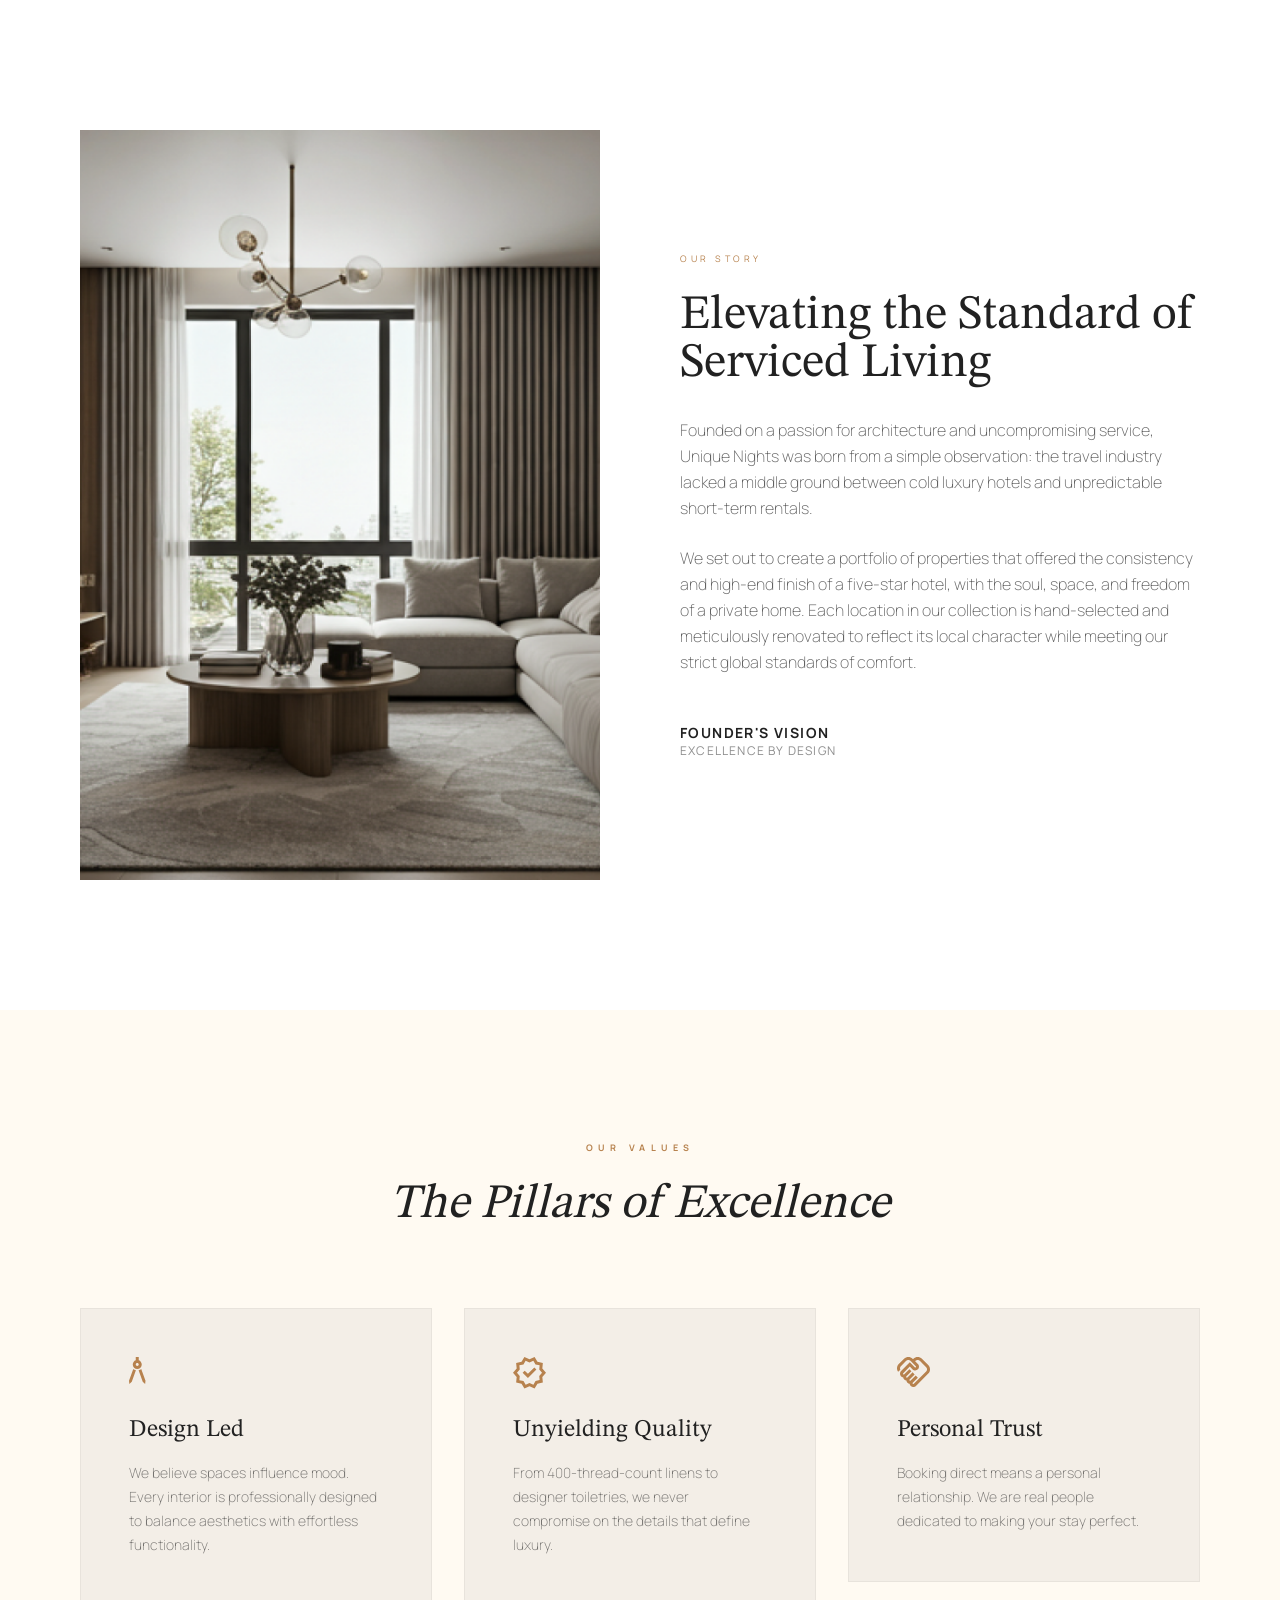
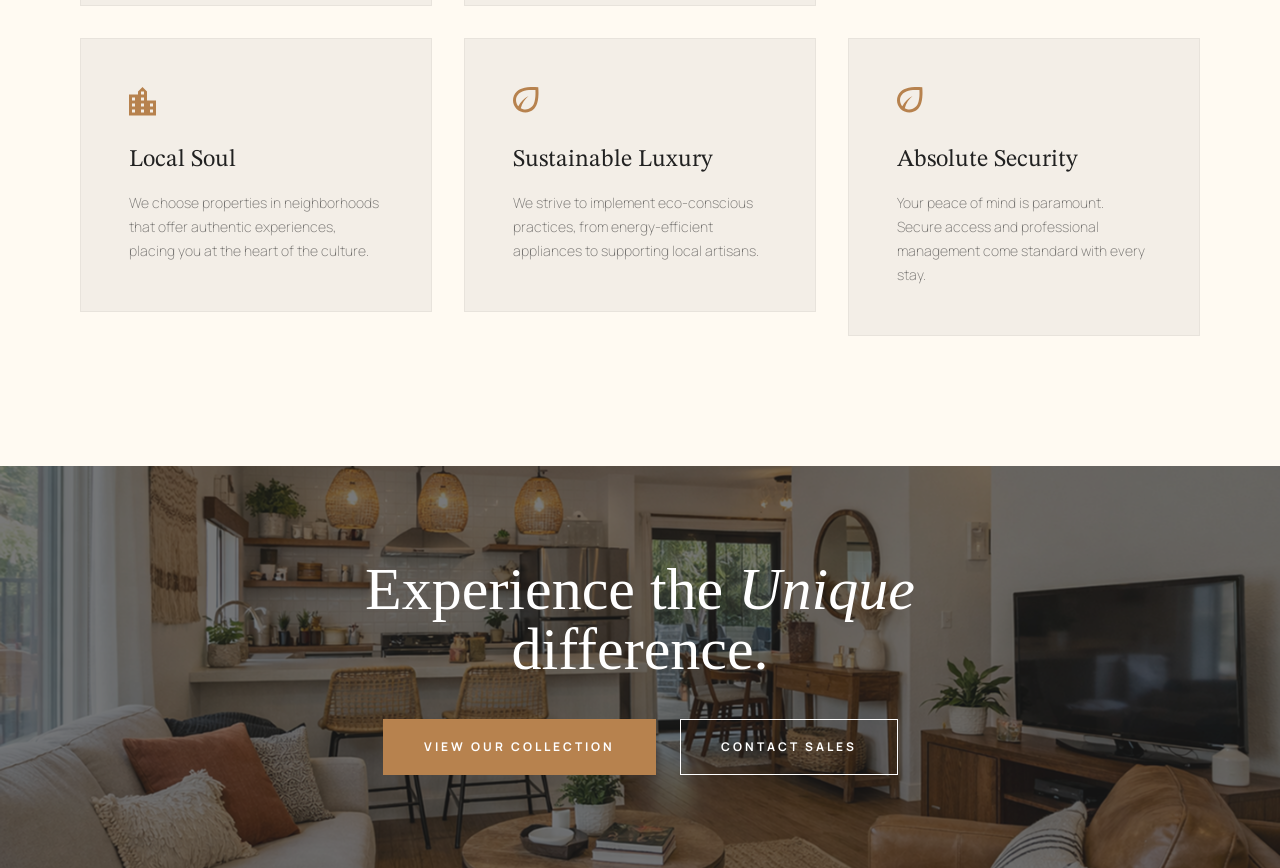
==== commit a74c0518: "add res." ====
--- a/public/about.html
+++ b/public/about.html
@@ -15,7 +15,7 @@
 
 <body class="bg-FFFAF2">
     <!-- left-right-section -->
-    <section class="left-right-section bg-white dpt-130 dpb-130">
+    <section class="left-right-section bg-white dpt-130 dpb-130 tpt-80 tpb-75">
         <div class="container">
             <div class="row row40 align-items-center">
                 <div class="col-lg-6">
@@ -24,24 +24,24 @@
                     </div>
                 </div>
                 <div class="col-lg-6">
-                    <div class="manrope-reg font9 leading16 space3_5 text-B7824E text-uppercase mb-4">Our Story
+                    <div class="manrope-reg font9 leading16 space3_5 text-B7824E text-uppercase mb-4 tmt-35">Our Story
                     </div>
-                    <div class="stix-wox-reg font48 leading48 text-212121 dmb-30">Elevating the Standard of Serviced
+                    <div class="stix-wox-reg font48 leading48 res-font30 res-leading36 text-212121 dmb-30 tmb-15">Elevating the Standard of Serviced
                         Living</div>
-                    <div class="manrope-light font16 leading26 text-212121 opacity70 mb-4">
+                    <div class="manrope-light font16 leading26 res-font14 res-leading20 text-212121 opacity70 mb-4 tmb-15">
                         Founded on a passion for architecture and uncompromising service, Unique
                         Nights was born from a simple observation: the travel industry lacked a
                         middle ground between cold luxury hotels and unpredictable short-term
                         rentals.
                     </div>
-                    <div class="manrope-light font16 lea¬øding26 text-212121 opacity70">
+                    <div class="manrope-light font16 leading26 res-font14 res-leading20 text-212121 opacity70">
                         We set out to create a portfolio of properties that offered the consistency and
                         high-end finish of a five-star hotel, with the soul, space, and freedom of a
                         private home. Each location in our collection is hand-selected and
                         meticulously renovated to reflect its local character while meeting our strict
                         global standards of comfort.
                     </div>
-                    <div class="mt-5">
+                    <div class="mt-5 tmt-25">
                         <div class="manrope-bold font14 leading20 space1_4 text-uppercase text-212121">
                             Founder's Vision
                         </div>
@@ -54,11 +54,11 @@
     </section>
 
     <!-- value-card-section -->
-    <section class="value-card-section bg-FFFAF2 dpt-130 dpb-130">
+    <section class="value-card-section bg-FFFAF2 dpt-130 dpb-130 tpt-85 tpb-95">
         <div class="container">
-            <div class="d-flex flex-column align-items-center justify-content-between mx-auto text-center dmb-80">
-                <div class="manrope-bold font9 leading16 space5_5 text-B7824E text-uppercase mb-4">Our Values</div>
-                <div class="stix-wox-reg fst-italic font48 leading48 text-212121">The Pillars of Excellence</div>
+            <div class="d-flex flex-column align-items-center justify-content-between mx-auto text-center dmb-80 tmb-45">
+                <div class="manrope-bold font9 leading16 res-font11 res-leading17 space5_5 text-B7824E text-uppercase mb-4">Our Values</div>
+                <div class="stix-wox-reg fst-italic font48 leading48 res-font36 res-leading32 text-212121">The Pillars of Excellence</div>
             </div>
             <div class="row row16 value-card-wrapper">
                 <div class="col-lg-4 value-cards">
@@ -67,7 +67,7 @@
                             <img src="./assets/images/icon/value-icon-1.svg" alt="">
                         </div>
                         <div class="stix-wox-reg font24 leading32 text-212121 dmb-15">Design Led</div>
-                        <div class="manrope-light font14 leading24 text-212121 opacity60">
+                        <div class="manrope-light font14 leading24 res-leading22 text-212121 opacity60">
                             We believe spaces influence mood. Every
                             interior is professionally designed to balance
                             aesthetics with effortless functionality.</div>
@@ -79,7 +79,7 @@
                             <img src="./assets/images/icon/value-icon-2.svg" alt="">
                         </div>
                         <div class="stix-wox-reg font24 leading32 text-212121 dmb-15">Unyielding Quality</div>
-                        <div class="manrope-light font14 leading24 text-212121 opacity60">
+                        <div class="manrope-light font14 leading24  res-leading22 text-212121 opacity60">
                             From 400-thread-count linens to designer
                             toiletries, we never compromise on the details
                             that define luxury.</div>
@@ -91,7 +91,7 @@
                             <img src="./assets/images/icon/value-icon-3.svg" alt="">
                         </div>
                         <div class="stix-wox-reg font24 leading32 text-212121 dmb-15">Personal Trust</div>
-                        <div class="manrope-light font14 leading24 text-212121 opacity60">
+                        <div class="manrope-light font14 leading24  res-leading22 text-212121 opacity60">
                             Booking direct means a personal relationship.
                             We are real people dedicated to making your
                             stay perfect.</div>
@@ -103,7 +103,7 @@
                             <img src="./assets/images/icon/value-icon-4.svg" alt="">
                         </div>
                         <div class="stix-wox-reg font24 leading32 text-212121 dmb-15">Local Soul</div>
-                        <div class="manrope-light font14 leading24 text-212121 opacity60">
+                        <div class="manrope-light font14 leading24  res-leading22 text-212121 opacity60">
                             We choose properties in neighborhoods that
                             offer authentic experiences, placing you at the
                             heart of the culture.</div>
@@ -115,7 +115,7 @@
                             <img src="./assets/images/icon/value-icon-5.svg" alt="">
                         </div>
                         <div class="stix-wox-reg font24 leading32 text-212121 dmb-15">Sustainable Luxury</div>
-                        <div class="manrope-light font14 leading24 text-212121 opacity60">
+                        <div class="manrope-light font14 leading24 res-leading22 text-212121 opacity60">
                             We strive to implement eco-conscious
                             practices, from energy-efficient appliances to
                             supporting local artisans.</div>
@@ -127,7 +127,7 @@
                             <img src="./assets/images/icon/value-icon-5.svg" alt="">
                         </div>
                         <div class="stix-wox-reg font24 leading32 text-212121 dmb-15">Absolute Security</div>
-                        <div class="manrope-light font14 leading24 text-212121 opacity60">
+                        <div class="manrope-light font14 leading24 res-leading22 text-212121 opacity60">
                             Your peace of mind is paramount. Secure
                             access and professional management come
                             standard with every stay.</div>
@@ -146,14 +146,14 @@
         <div class="container">
             <div
                 class="d-flex flex-column align-items-center justify-content-center position-absolute top-left-center text-center">
-                <div class="play-reg font60 leading60 text-white dmb-40">Experience the <span class="fst-italic"> Unique
+                <div class="play-reg font60 leading60 res-font36 res-leading36 text-white dmb-40 px-4">Experience the <span class="fst-italic"> Unique
                     </span> difference.</div>
-                <div class="d-flex align-items-center gap-4">
+                <div class="d-flex align-items-center  gap-4 ">
                     <a class="btnA bg-B7824E-btn manrope-bold font12 leading16 space3 text-uppercase d-inline-flex justify-content-center align-items-center text-decoration-none transition"
                         href="#">
                         View Our Collection
                     </a>
-                    <a class="btnA border-white-btn bg-transparent manrope-bold font12 leading16 space3 text-uppercase d-inline-flex justify-content-center align-items-center text-decoration-none transition"
+                    <a class="btnA border-white-btn bg-transparent manrope-bold font12 leading16 space3 text-uppercase d-inline-flex justify-content-center text-nowrap align-items-center text-decoration-none transition"
                         href="#">
                         Contact Sales
                     </a>
--- a/public/assets/css/main.css
+++ b/public/assets/css/main.css
@@ -17509,8 +17509,20 @@
 }
 @media (max-width: 991.98px) {
   .container {
-    padding-left: 22px;
-    padding-right: 22px;
+    padding-left: 15px;
+    padding-right: 15px;
+  }
+}
+
+.container2 {
+  max-width: 1440px;
+  padding-left: 112px;
+  padding-right: 112px;
+}
+@media (max-width: 991.98px) {
+  .container2 {
+    padding-left: 15px;
+    padding-right: 15px;
   }
 }
 
@@ -17587,6 +17599,15 @@
 .row24 > * {
   padding-left: 24px;
   padding-right: 24px;
+}
+
+.row32 {
+  margin-left: -32px;
+  margin-right: -32px;
+}
+.row32 > * {
+  padding-left: 32px;
+  padding-right: 32px;
 }
 
 .row40 {
@@ -17615,8 +17636,8 @@
     padding-left: 0 !important;
   }
   .px-p-p {
-    padding-left: 25px !important;
-    padding-right: 25px !important;
+    padding-left: 16px !important;
+    padding-right: 16px !important;
   }
   .mx-m-0 {
     margin-left: 0 !important;
@@ -17763,6 +17784,10 @@
   font-size: 14px;
 }
 
+.font15 {
+  font-size: 15px;
+}
+
 .font16 {
   font-size: 16px;
 }
@@ -17931,6 +17956,10 @@
   letter-spacing: 3px;
 }
 
+.space3_3 {
+  letter-spacing: 3.3px;
+}
+
 .space3_5 {
   letter-spacing: 3.5px;
 }
@@ -18003,6 +18032,22 @@
   border-radius: 5px;
 }
 
+.radius10 {
+  border-radius: 10px;
+}
+
+.radius12 {
+  border-radius: 12px;
+}
+
+.radius24 {
+  border-radius: 24px;
+}
+
+.border-212121 {
+  border-color: #212121 !important;
+}
+
 .border-212121-05 {
   border-color: rgba(33, 33, 33, 0.05) !important;
 }
@@ -18011,6 +18056,228 @@
   border-color: rgba(183, 130, 78, 0.6) !important;
 }
 
+.border-FFFFFF-40 {
+  border-color: rgba(255, 255, 255, 0.4) !important;
+}
+
+@media (max-width: 991.98px) {
+  .res-font9 {
+    font-size: 9px;
+  }
+  .res-font10 {
+    font-size: 10px;
+  }
+  .res-font11 {
+    font-size: 11px;
+  }
+  .res-font12 {
+    font-size: 12px;
+  }
+  .res-font14 {
+    font-size: 14px;
+  }
+  .res-font15 {
+    font-size: 15px;
+  }
+  .res-font16 {
+    font-size: 16px;
+  }
+  .res-font18 {
+    font-size: 18px;
+  }
+  .res-font20 {
+    font-size: 20px;
+  }
+  .res-font24 {
+    font-size: 24px;
+  }
+  .res-font26 {
+    font-size: 26px;
+  }
+  .res-font27 {
+    font-size: 27px;
+  }
+  .res-font30 {
+    font-size: 30px;
+  }
+  .res-font35 {
+    font-size: 35px;
+  }
+  .res-font36 {
+    font-size: 36px;
+  }
+  .res-font48 {
+    font-size: 48px;
+  }
+  .res-font60 {
+    font-size: 60px;
+  }
+  .res-font65 {
+    font-size: 65px;
+  }
+  .res-font72 {
+    font-size: 72px;
+  }
+  .res-font96 {
+    font-size: 96px;
+  }
+  .res-font100 {
+    font-size: 100px;
+  }
+  .res-leading15 {
+    line-height: 15px;
+  }
+  .res-leading16 {
+    line-height: 16px;
+  }
+  .res-leading17 {
+    line-height: 16px;
+  }
+  .res-leading20 {
+    line-height: 20px;
+  }
+  .res-leading24 {
+    line-height: 24px;
+  }
+  .res-leading25 {
+    line-height: 25px;
+  }
+  .res-leading26 {
+    line-height: 26px;
+  }
+  .res-leading28 {
+    line-height: 28px;
+  }
+  .res-leading30 {
+    line-height: 30px;
+  }
+  .res-leading32 {
+    line-height: 32px;
+  }
+  .res-leading33 {
+    line-height: 33px;
+  }
+  .res-leading36 {
+    line-height: 36px;
+  }
+  .res-leading39 {
+    line-height: 39px;
+  }
+  .res-leading40 {
+    line-height: 40px;
+  }
+  .res-leading48 {
+    line-height: 48px;
+  }
+  .res-leading60 {
+    line-height: 60px;
+  }
+  .res-leading63 {
+    line-height: 63px;
+  }
+  .res-leading96 {
+    line-height: 96px;
+  }
+  .res-leading72 {
+    line-height: 72px;
+  }
+  .res-leading100 {
+    line-height: 100px;
+  }
+  .res-space1_2 {
+    letter-spacing: 1.2px;
+  }
+  .res-space0_35 {
+    letter-spacing: 0.35px;
+  }
+  .res-space0_9 {
+    letter-spacing: 0.9px;
+  }
+  .res-space1 {
+    letter-spacing: 1px;
+  }
+  .res-space1_4 {
+    letter-spacing: 1.4px;
+  }
+  .res-space2 {
+    letter-spacing: 2px;
+  }
+  .res-space2_2 {
+    letter-spacing: 2.2px;
+  }
+  .res-space2_4 {
+    letter-spacing: 2.4px;
+  }
+  .res-space3 {
+    letter-spacing: 3px;
+  }
+  .res-space3_3 {
+    letter-spacing: 3.3px;
+  }
+  .res-space3_5 {
+    letter-spacing: 3.5px;
+  }
+  .res-space3_6 {
+    letter-spacing: 3.6px;
+  }
+  .res-space4 {
+    letter-spacing: 4px;
+  }
+  .res-space4_4 {
+    letter-spacing: 4.4px;
+  }
+  .res-space4_8 {
+    letter-spacing: 4.8px;
+  }
+  .res-space5_5 {
+    letter-spacing: 5.5px;
+  }
+  .res-opacity5 {
+    opacity: 5%;
+  }
+  .res-opacity8 {
+    opacity: 8%;
+  }
+  .res-opacity10 {
+    opacity: 10%;
+  }
+  .res-opacity19 {
+    opacity: 19%;
+  }
+  .res-opacity60 {
+    opacity: 60%;
+  }
+  .res-opacity40 {
+    opacity: 40%;
+  }
+  .res-opacity20 {
+    opacity: 20%;
+  }
+  .res-opacity30 {
+    opacity: 30%;
+  }
+  .res-opacity70 {
+    opacity: 70%;
+  }
+  .res-opacity80 {
+    opacity: 80%;
+  }
+  .res-radius3 {
+    border-radius: 3px;
+  }
+  .res-radius5 {
+    border-radius: 5px;
+  }
+  .res-radius10 {
+    border-radius: 10px;
+  }
+  .res-radius12 {
+    border-radius: 12px;
+  }
+  .res-radius24 {
+    border-radius: 24px;
+  }
+}
 button,
 [type=button],
 [type=reset],
@@ -18036,7 +18303,7 @@
 }
 .btnA.bg-B7824E-btn:hover {
   background-color: #FFFAF2;
-  color: #B7824E;
+  color: #B7824E !important;
   border: 1px solid #B7824E;
 }
 .btnA.border-white-btn {
@@ -18049,6 +18316,26 @@
   color: #B7824E;
   border: 1px solid #B7824E;
 }
+.btnA.border-black-btn {
+  background-color: transparent;
+  border: 1px solid rgba(33, 33, 33, 0.15);
+  color: #212121;
+}
+.btnA.border-black-btn:hover {
+  background-color: #212121;
+  color: #FFFAF2;
+  border: 1px solid #FFFAF2;
+}
+.btnA.bg-212121-btn {
+  background-color: #212121;
+  border: 1px solid #212121;
+  color: #fff;
+}
+.btnA.bg-212121-btn:hover {
+  background-color: #fff;
+  color: #212121;
+  border: 1px solid #212121;
+}
 .btnA.bg-FFFAF2-btn {
   background-color: #FFFAF2;
   border: 1px solid #FFFAF2;
@@ -18075,6 +18362,100 @@
   color: rgba(255, 255, 255, 0.4) !important;
 }
 
+.select2-container--default .select2-selection--single {
+  background-color: transparent !important;
+  border: 1px solid rgba(255, 255, 255, 0.2) !important;
+  border-radius: 8px !important;
+  color: rgba(255, 255, 255, 0.3019607843);
+  border: none !important;
+  position: relative !important;
+  height: 22px !important;
+}
+.select2-container--default .select2-selection--single .select2-selection__rendered {
+  color: rgba(255, 255, 255, 0.3019607843) !important;
+  padding-left: 0 !important;
+  padding-right: 20px !important;
+  font-family: "manrope-medium" !important;
+  font-size: 14px !important;
+  line-height: 22px !important;
+}
+.select2-container--default .select2-selection--single .select2-selection__arrow {
+  width: 12px !important;
+  height: 8px !important;
+  right: 0px !important;
+  top: 50% !important;
+  transform: translateY(-50%);
+  background: url("../../../public/assets/images/icon/down-arrow.svg") no-repeat center;
+  background-size: 12px;
+}
+.select2-container--default .select2-selection--single .select2-selection__arrow b {
+  display: none !important;
+}
+.select2-container--default .select2-dropdown {
+  background: #212429 !important;
+  border: 1px solid rgba(255, 255, 255, 0.08) !important;
+  border-radius: 10px !important;
+  padding: 6px !important;
+  box-shadow: 0 10px 25px rgba(0, 0, 0, 0.35) !important;
+}
+.select2-container--default .select2-results__option--highlighted {
+  background: rgba(255, 255, 255, 0.1);
+}
+.select2-container--default .select2-results__options {
+  max-height: 240px;
+  overflow-y: auto;
+  padding: 4px !important;
+  background: transparent !important;
+}
+.select2-container--default .select2-results__options::-webkit-scrollbar {
+  width: 4px;
+}
+.select2-container--default .select2-results__options::-webkit-scrollbar-thumb {
+  background: rgba(255, 255, 255, 0.15);
+  border-radius: 10px;
+}
+.select2-container--default .select2-results__option {
+  color: #ffffff;
+  font-size: 14px;
+  padding: 10px 12px;
+  border-radius: 6px;
+  background: transparent;
+  transition: all 0.18s ease;
+  font-family: "manrope-medium";
+}
+.select2-container--default .select2-results__option--highlighted[aria-selected] {
+  background: rgba(255, 255, 255, 0.1) !important;
+  color: #fff !important;
+}
+.select2-container--default .select2-results__option[aria-selected=true] {
+  background: rgba(255, 255, 255, 0.16) !important;
+  color: #fff !important;
+}
+
+.join-form .input {
+  padding: 20px 290px;
+  height: 64px;
+  background-color: rgba(247, 246, 245, 0.5);
+  border: 1px solid rgba(33, 33, 33, 0.1) !important;
+}
+.join-form .input::placeholder {
+  color: rgba(33, 33, 33, 0.3) !important;
+}
+
+.enquiry-form .input {
+  border-bottom: 1px solid #111111 !important;
+  height: 45px;
+}
+.enquiry-form .input::placeholder {
+  color: #9CA3AF !important;
+}
+.enquiry-form .textarea {
+  border-bottom: 1px solid #111111 !important;
+}
+.enquiry-form .textarea::placeholder {
+  color: #9CA3AF !important;
+}
+
 .card-hover .img {
   transform: scale(1);
   transition: 0.3s all ease-in-out;
@@ -18086,6 +18467,11 @@
 .diffrence-cards .diffrence-card {
   padding: 32px 27px;
   height: 318px;
+}
+@media (max-width: 991.98px) {
+  .diffrence-cards .diffrence-card {
+    padding: 32px 24px;
+  }
 }
 .diffrence-cards .diffrence-card .diff-circle {
   width: 64px;
@@ -18100,12 +18486,27 @@
   box-shadow: 0px 1px 2px 0px rgba(0, 0, 0, 0.0509803922);
   height: 472px;
 }
+@media (max-width: 991.98px) {
+  .collection-cards .collection-card {
+    height: 423px;
+  }
+}
 .collection-cards .collection-card .card-img {
   height: 250px;
 }
+@media (max-width: 991.98px) {
+  .collection-cards .collection-card .card-img {
+    height: 220px;
+  }
+}
 .collection-cards .collection-card .card-content-wrapper {
   padding: 32px 30px;
 }
+@media (max-width: 991.98px) {
+  .collection-cards .collection-card .card-content-wrapper {
+    padding: 30px 24px 35px 24px;
+  }
+}
 .collection-cards .collection-card .card-content-wrapper .location-icon {
   margin-right: 10px;
 }
@@ -18117,6 +18518,180 @@
   height: 27px;
 }
 
+.service-card {
+  padding: 37px 30px 24px 30px;
+}
+@media (max-width: 991.98px) {
+  .service-card {
+    padding: 35px 16px 35px 16px;
+  }
+}
+.service-card .btnA:hover {
+  background-color: white !important;
+}
+
+.blog-card .blog-img {
+  height: 430px;
+}
+@media (max-width: 991.98px) {
+  .blog-card .blog-img {
+    height: 363px;
+  }
+}
+
+.client-review-slider .client-review-card {
+  padding-left: 40px;
+  padding-right: 40px;
+  height: 232px;
+}
+@media (max-width: 991.98px) {
+  .client-review-slider .client-review-card {
+    height: 288px;
+    padding-left: 24px;
+    padding-right: 24px;
+  }
+}
+.client-review-slider .client-review-card .client-avatar {
+  width: 48px;
+  height: 48px;
+}
+
+.partner-cards-wrapper {
+  row-gap: 30px;
+}
+.partner-cards-wrapper .partner-card {
+  padding-left: 40px;
+  padding-right: 40px;
+  height: 246px;
+  background: rgba(33, 33, 33, 0.08);
+  box-shadow: 0px 1px 2px 0px rgba(0, 0, 0, 0.0509803922);
+}
+@media (max-width: 991.98px) {
+  .partner-cards-wrapper .partner-card {
+    height: 241px;
+    padding-left: 25px;
+    padding-right: 25px;
+  }
+}
+
+.testimonial-slider-section .testimonial-slider .slick-list {
+  margin-left: -24px;
+  margin-right: -24px;
+}
+.testimonial-slider-section .testimonial-slider .slick-list .slick-slide {
+  padding-left: 24px;
+  padding-right: 24px;
+}
+.testimonial-slider-section .slick-arrows {
+  z-index: 5 !important;
+}
+.testimonial-slider-section .slick-arrows .prev-arrow {
+  left: -60px !important;
+}
+.testimonial-slider-section .slick-arrows .next-arrow {
+  right: -60px !important;
+}
+
+.service-section .service-slider .slick-list {
+  margin-left: -15px;
+  margin-right: -15px;
+}
+.service-section .service-slider .slick-list .slick-slide {
+  padding-left: 15px;
+  padding-right: 15px;
+}
+.service-section .slick-arrows {
+  transform: translateY(50%);
+  z-index: 5 !important;
+}
+.service-section .slick-arrows .prev-arrow {
+  filter: invert(1);
+  margin-left: -90px;
+}
+@media (max-width: 991.98px) {
+  .service-section .slick-arrows .prev-arrow {
+    margin-left: 0px;
+    width: 30px;
+  }
+  .service-section .slick-arrows .prev-arrow img {
+    height: 40px;
+  }
+}
+.service-section .slick-arrows .next-arrow {
+  filter: invert(1);
+  margin-right: -90px;
+}
+@media (max-width: 991.98px) {
+  .service-section .slick-arrows .next-arrow {
+    margin-right: 0;
+  }
+  .service-section .slick-arrows .next-arrow img {
+    height: 40px;
+  }
+}
+@media (max-width: 575.98px) {
+  .service-section .slick-arrows {
+    position: static !important;
+    justify-content: center !important;
+  }
+}
+
+.client-review-section .client-review-slider .slick-list {
+  margin-left: -24px;
+  margin-right: -24px;
+}
+@media (max-width: 991.98px) {
+  .client-review-section .client-review-slider .slick-list {
+    margin-left: -8px;
+    margin-right: -8px;
+  }
+}
+.client-review-section .client-review-slider .slick-list .slick-slide {
+  padding-left: 24px;
+  padding-right: 24px;
+}
+@media (max-width: 991.98px) {
+  .client-review-section .client-review-slider .slick-list .slick-slide {
+    padding-left: 8px;
+    padding-right: 8px;
+  }
+}
+@media (max-width: 575.98px) {
+  .client-review-section .client-review-slider .slick-list .slick-active {
+    width: 300px !important;
+  }
+}
+
+.properties-card-slider .slick-list {
+  margin-left: -5px;
+  margin-right: -5px;
+}
+@media (max-width: 991.98px) {
+  .properties-card-slider .slick-list {
+    margin-left: -8px;
+    margin-right: -8px;
+  }
+}
+.properties-card-slider .slick-list .slick-slide {
+  padding-left: 5px;
+  padding-right: 5px;
+}
+@media (max-width: 991.98px) {
+  .properties-card-slider .slick-list .slick-slide {
+    padding-left: 8px;
+    padding-right: 8px;
+  }
+}
+@media (max-width: 575.98px) {
+  .properties-card-slider .slick-list .slick-active {
+    width: 300px !important;
+  }
+}
+
+header {
+  transition: all 0.3s ease-in-out;
+  z-index: 999;
+}
 header .header-logo {
   height: 40px;
 }
@@ -18126,6 +18701,29 @@
 header .header-logo .black-logo {
   display: none;
 }
+header .burger-menu {
+  width: 28px;
+  height: 28px;
+}
+header .burger-menu .menu-icon {
+  width: 100%;
+  height: 21px;
+}
+header .burger-menu .menu-icon .white-icon {
+  display: block;
+}
+header .burger-menu .menu-icon .black-icon {
+  display: none;
+}
+header .burger-menu .close-icon {
+  display: none;
+}
+header .burger-menu.activate .menu-icon {
+  display: none !important;
+}
+header .burger-menu.activate .close-icon {
+  display: block !important;
+}
 header .header-menu ul li:first-child {
   margin-left: 0px !important;
 }
@@ -18137,6 +18735,15 @@
 }
 header.dark-header .header-logo .black-logo {
   display: block;
+}
+header.dark-header .burger-menu .menu-icon .white-icon {
+  display: none;
+}
+header.dark-header .burger-menu .menu-icon .black-icon {
+  display: block;
+}
+header.dark-header .burger-menu .close-icon {
+  display: none;
 }
 header.dark-header .header-menu ul li a {
   color: #212121 !important;
@@ -18150,9 +18757,54 @@
   color: #212121;
   background-color: transparent;
 }
+header.header-fixed-os {
+  transform: translateY(0px);
+}
+header.header-fixed {
+  background-color: #212121;
+}
+header.header-fixed.dark-header .header-logo .white-logo, header.header-active .header-logo .white-logo {
+  display: block;
+}
+header.header-fixed.dark-header .header-logo .black-logo, header.header-active .header-logo .black-logo {
+  display: none;
+}
+header.header-fixed.dark-header .burger-menu .menu-icon .white-icon, header.header-active .burger-menu .menu-icon .white-icon {
+  display: block;
+}
+header.header-fixed.dark-header .burger-menu .menu-icon .black-icon, header.header-active .burger-menu .menu-icon .black-icon {
+  display: none;
+}
+header.header-fixed.dark-header .header-menu ul li a, header.header-active .header-menu ul li a {
+  color: #fff !important;
+}
+header.header-fixed.dark-header .header-menu .btnA, header.header-active .header-menu .btnA {
+  border: 1px solid #fff;
+  background-color: #fff;
+  color: #212121;
+}
+header.header-fixed.dark-header .header-menu .btnA:hover, header.header-active .header-menu .btnA:hover {
+  color: #fff;
+  background-color: transparent;
+}
+header.hidden {
+  transform: translateY(-150px);
+}
+header.header-active {
+  height: 100vh;
+  background-color: #212121;
+}
+header.header-active .header-menu ul {
+  padding-top: 160px;
+}
 
 footer .footer-top .footer-logo {
   height: 84px;
+}
+@media (max-width: 991.98px) {
+  footer .footer-top .footer-logo {
+    height: 50px;
+  }
 }
 footer .footer-top .footer-icon {
   width: 40px;
@@ -18177,36 +18829,60 @@
 
 .hero-section .hero-img {
   height: 812px;
-}
-@media (min-width: 992px) {
+  padding-left: 73px;
+}
+@media (max-width: 991.98px) {
   .hero-section .hero-img {
-    padding-left: 73px;
+    padding-left: 0px;
+    height: 400px;
   }
 }
 
 .portfolio-collection-section .view-all-btn {
   border-bottom: 1.5px solid;
 }
+@media (max-width: 991.98px) {
+  .portfolio-collection-section .collection-card-wrapper {
+    row-gap: 20px;
+  }
+}
 
 .guest-journy-section .journey-img {
+  padding-left: 84px;
   height: 877px;
 }
-@media (min-width: 992px) {
+@media (max-width: 991.98px) {
   .guest-journy-section .journey-img {
-    padding-left: 84px;
+    height: 375px;
+    padding-left: 0px;
   }
 }
 .guest-journy-section .jouney-content-wrapper .jouney-content {
   gap: 32px;
 }
+@media (max-width: 991.98px) {
+  .guest-journy-section .jouney-content-wrapper .jouney-content {
+    gap: 16px;
+  }
+}
 
 .banner-section .banner-img {
   height: 600px;
 }
+@media (max-width: 991.98px) {
+  .banner-section .banner-img {
+    height: 450px;
+  }
+}
 
 .left-right-section .left-side-img {
   height: 750px;
 }
+@media (max-width: 991.98px) {
+  .left-right-section .left-side-img {
+    height: 345px;
+  }
+}
 
 .value-card-section .value-card-wrapper {
   gap: 32px 0px;
@@ -18214,6 +18890,174 @@
 
 .banner-btns-section .banner-img {
   height: 402px;
+}
+
+.properties-section .properties-filter-wrapper {
+  padding: 9px 16px 9px 33px;
+}
+.properties-section .properties-filter-wrapper .filter-wrapper {
+  border-right: 1px solid rgba(255, 255, 255, 0.1882352941);
+  padding: 16px 28px 16px 0;
+}
+.properties-section .properties-filter-wrapper .guest-wrapper {
+  padding-left: 32px;
+}
+@media (max-width: 991.98px) {
+  .properties-section .properties-filter-wrapper .guest-wrapper {
+    padding-left: 0px;
+  }
+}
+.properties-section .properties-filter-wrapper .location-icon img {
+  height: 11px;
+}
+.properties-section .properties-card-wrapper {
+  row-gap: 62px;
+}
+@media (max-width: 991.98px) {
+  .properties-section .properties-card-wrapper {
+    overflow: visible !important;
+  }
+}
+
+.book-section .book-circle {
+  width: 80px;
+  height: 80px;
+  background: rgba(5, 5, 5, 0.1803921569);
+}
+.book-section .book-circle img {
+  height: 30px;
+}
+
+.product-image-section .product-img-wrapper .left-side-img {
+  height: 703px;
+}
+@media (max-width: 991.98px) {
+  .product-image-section .product-img-wrapper .left-side-img {
+    height: 345px;
+  }
+}
+@media (max-width: 991.98px) {
+  .product-image-section .product-img-wrapper .right-side-wrapper {
+    margin-top: 12px;
+    display: grid;
+    grid-template-columns: 1fr 1fr;
+    column-gap: 10px;
+  }
+}
+.product-image-section .product-img-wrapper .right-side-wrapper .right-side-img {
+  height: 341px;
+}
+@media (max-width: 991.98px) {
+  .product-image-section .product-img-wrapper .right-side-wrapper .right-side-img {
+    height: 147px;
+    margin-bottom: 0;
+  }
+}
+
+.product-details-section .property-details .property-overview .location-icon img {
+  height: 17px;
+}
+.product-details-section .property-details .property-overview .property-feature .feature-icon img {
+  height: 20px;
+}
+@media (max-width: 991.98px) {
+  .product-details-section .property-details .property-overview .property-feature .feature-icon img {
+    height: 18px;
+  }
+}
+@media (max-width: 991.98px) {
+  .product-details-section .property-details .property-key-features .key-features-wrapper {
+    row-gap: 35px;
+  }
+}
+.product-details-section .property-details .property-key-features .key-circle {
+  width: 60px;
+  height: 60px;
+  background: rgba(33, 33, 33, 0.08);
+}
+.product-details-section .property-details .property-key-features .key-circle img {
+  width: 22px;
+  height: 22px;
+}
+.product-details-section .property-details .property-amenities .tickmark-icon img {
+  width: 11px;
+  height: 11px;
+}
+.product-details-section .property-details .property-rules .rule-icon img {
+  width: 20px;
+  height: 20px;
+}
+@media (max-width: 991.98px) {
+  .product-details-section .property-details .property-rules .rules-list {
+    padding-left: 0 !important;
+  }
+}
+.product-details-section .property-details .property-rules .rules-list li {
+  color: rgba(33, 33, 33, 0.6980392157);
+}
+.product-details-section .property-details .property-rules .rules-list li::before {
+  content: "";
+  width: 6px;
+  height: 6px;
+  background-color: #B7824E;
+  position: absolute;
+  top: 8px;
+  left: 0;
+  border-radius: 50%;
+}
+.product-details-section .property-book-card {
+  top: 16px;
+  padding: 33px 33px 48px 33px;
+  box-shadow: 0px 20px 25px -5px rgba(0, 0, 0, 0.1019607843);
+}
+.product-details-section .property-book-card .star-icon img {
+  width: 20px;
+  height: 19px;
+}
+
+.client-review-section .stars-icon img {
+  width: 20px;
+  height: 20px;
+}
+
+.map-section .google-map {
+  height: 520px;
+}
+@media (max-width: 991.98px) {
+  .map-section .google-map {
+    height: 348px;
+  }
+}
+.map-section .google-map iframe {
+  width: 100% !important;
+  height: 100% !important;
+  border: 0;
+  filter: saturate(0.95) contrast(0.95);
+}
+.map-section .google-map iframe #map {
+  width: 100% !important;
+  height: 100% !important;
+}
+.map-section .google-map .google-location {
+  box-shadow: 0px 25px 50px -12px rgba(0, 0, 0, 0.2509803922);
+}
+.map-section .google-map .google-location .location-icon {
+  width: 40px;
+  height: 40px;
+}
+@media (max-width: 991.98px) {
+  .map-section .google-map .google-location .location-icon {
+    width: 30px;
+    height: 30px;
+  }
+}
+.map-section .google-map .google-location .location-icon img {
+  height: 20px;
+}
+@media (max-width: 991.98px) {
+  .map-section .google-map .google-location .location-icon img {
+    height: 15px;
+  }
 }
 
 .contact-section .contact-form {
@@ -18232,6 +19076,11 @@
   border-top: 1px solid rgba(255, 255, 255, 0.05);
 }
 
+@media (max-width: 991.98px) {
+  .privacy-section ul {
+    overflow: auto;
+  }
+}
 .privacy-section .privacy-content-data:last-child {
   margin-bottom: 0px !important;
 }
@@ -18245,4 +19094,78 @@
   height: 16px;
 }
 
+body {
+  background-color: #FFFAF2;
+}
+
+.testimonial-section .circle-bg {
+  background-color: rgba(183, 130, 78, 0.3);
+  padding: 10px 10px;
+  border: 1px solid #B7824E;
+}
+
+.image-testimonial-section {
+  height: 700px;
+}
+@media (max-width: 991.98px) {
+  .image-testimonial-section {
+    height: 490px;
+  }
+}
+.image-testimonial-section .bg-layer {
+  background-color: rgba(33, 33, 33, 0.8);
+  backdrop-filter: blur(2px);
+  top: 0;
+  left: 0;
+}
+.image-testimonial-section .text-bg {
+  border: 1px solid rgba(255, 255, 255, 0.3);
+  padding: 18px 20px;
+}
+
+.testimonial-slider-section .round-bg {
+  background-color: rgba(183, 130, 78, 0.3);
+  padding: 13px 16px;
+  border: 1px solid rgba(183, 130, 78, 0.3);
+}
+
+.accordion-section .faq-border {
+  border-bottom: 1px solid rgba(33, 33, 33, 0.3);
+}
+.accordion-section .faq-border .faq-icon {
+  height: 36px;
+}
+.accordion-section .accordion-item {
+  border-bottom: 1px solid rgba(33, 33, 33, 0.1);
+}
+.accordion-section .accordion-item:last-child {
+  border-bottom: 0px !important;
+}
+.accordion-section .closet-content {
+  display: none;
+}
+
+.blog-left-right-section .blog-left-right-card {
+  box-shadow: 0px 8px 10px -6px rgba(33, 33, 33, 0.05), 0px 20px 25px -5px rgba(33, 33, 33, 0.05);
+}
+.blog-left-right-section .left-blog-img {
+  height: 640px;
+}
+@media (max-width: 991.98px) {
+  .blog-left-right-section .left-blog-img {
+    height: 298px;
+  }
+}
+.blog-left-right-section .blog-icon {
+  height: 28px;
+}
+
+.enquiry-form .enqury-border {
+  border-bottom: 1px solid #F3F4F6;
+}
+
+.service-include-section .service-icon {
+  height: 44px;
+}
+
 /*# sourceMappingURL=main.css.map */
